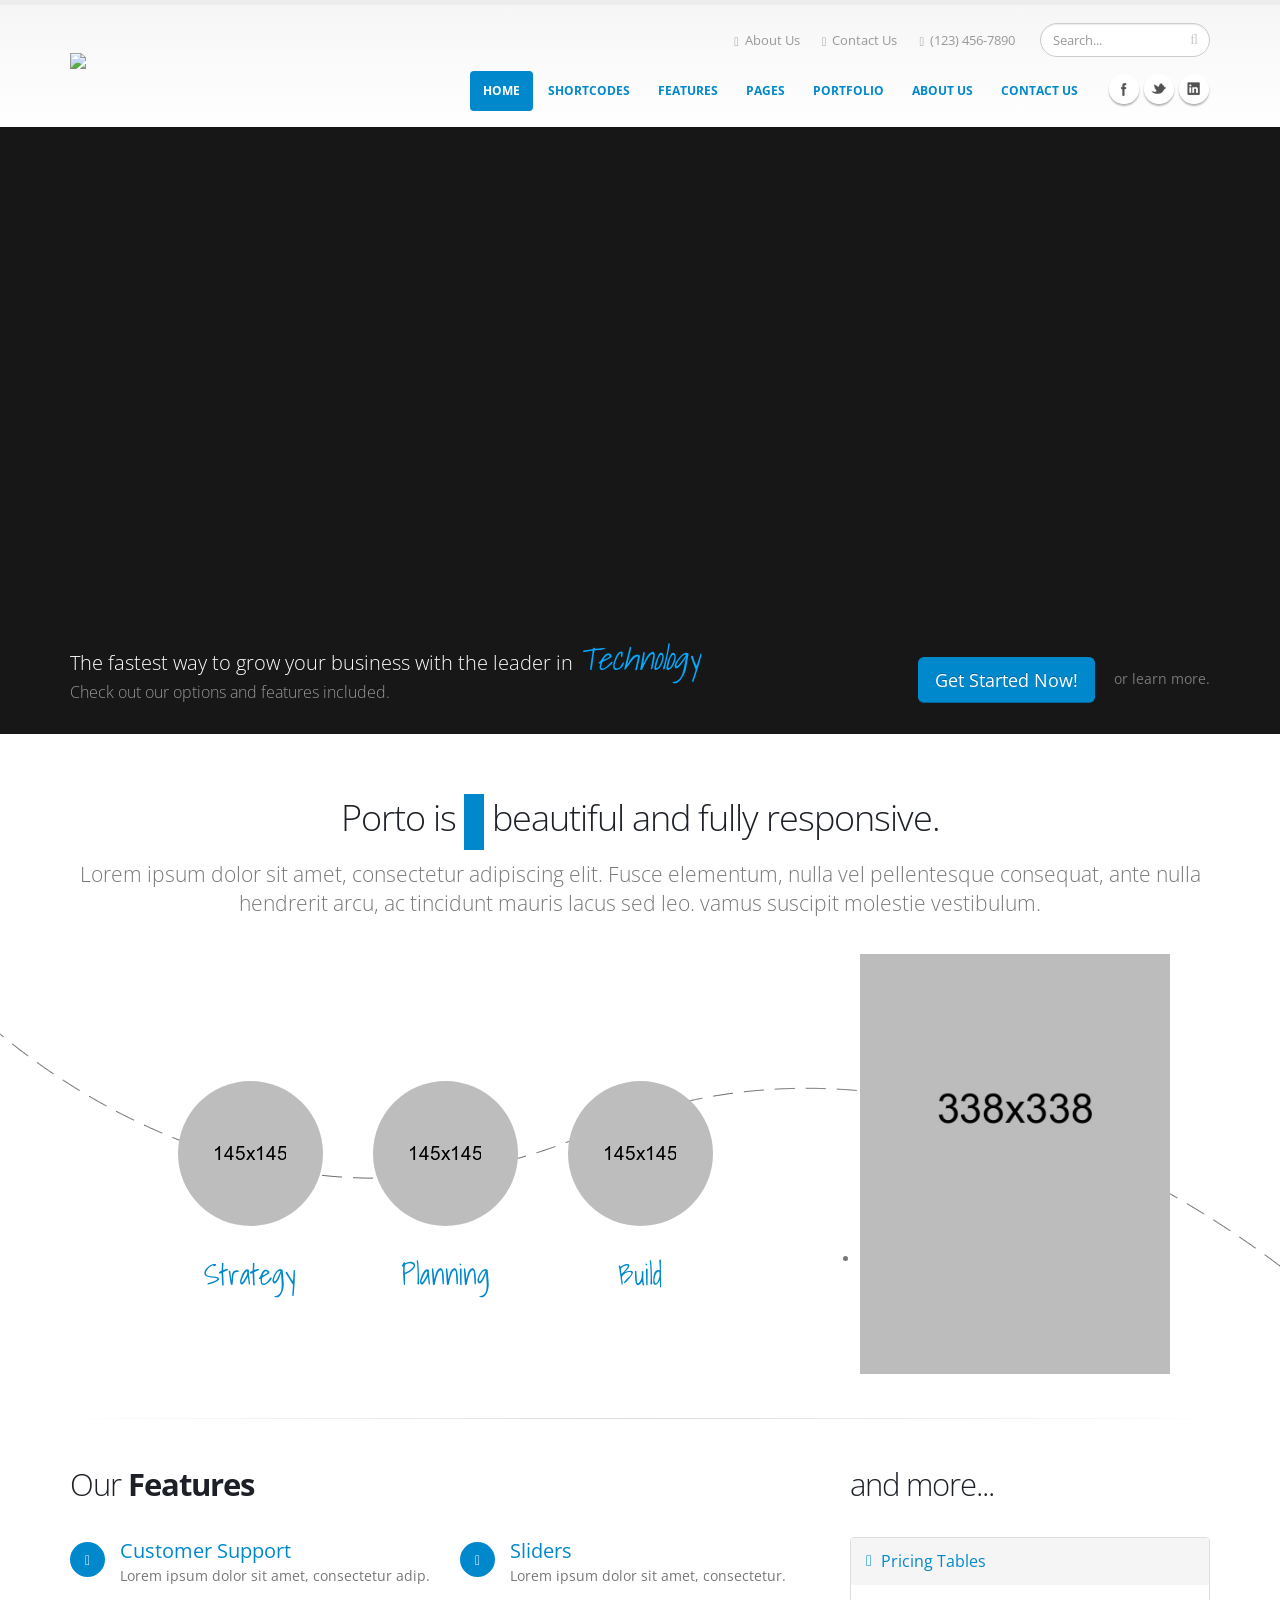
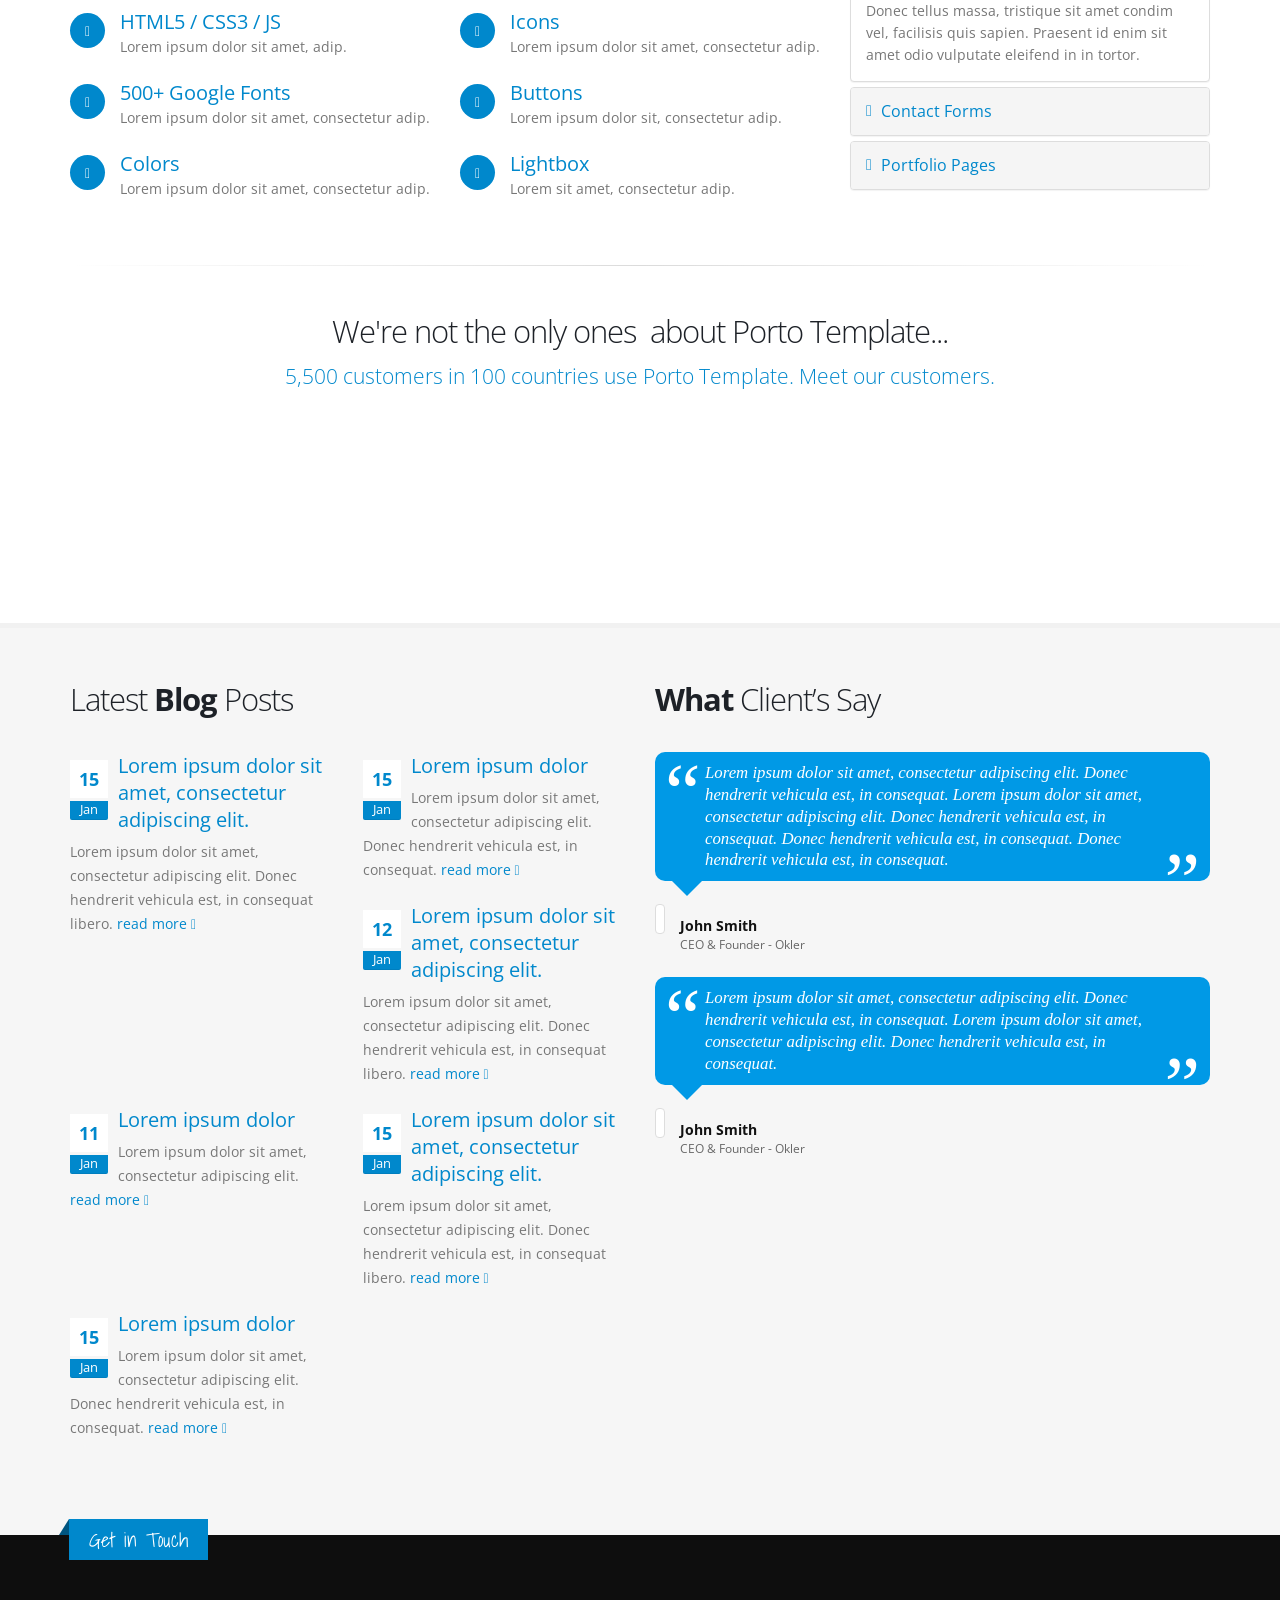
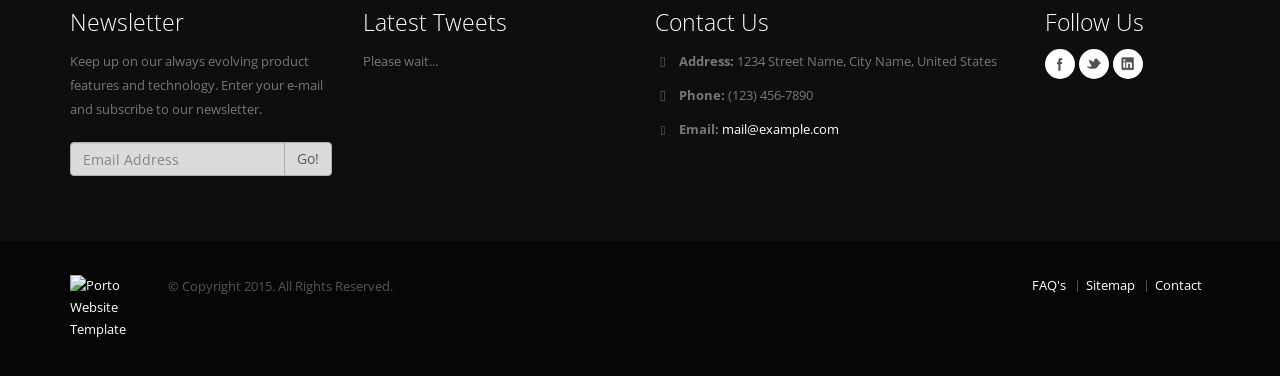
==== HTML/index.html @ 5ddf157f "first commit" ====
<!DOCTYPE html>
<html>
	<head>

		<!-- Basic -->
		<meta charset="utf-8">
        <meta http-equiv="X-UA-Compatible" content="IE=edge">	

		<title>Porto - Responsive HTML5 Template 3.9.0</title>	

		<meta name="keywords" content="HTML5 Template" />
		<meta name="description" content="Porto - Responsive HTML5 Template">
		<meta name="author" content="okler.net">

		<!-- Favicon -->
		<link rel="shortcut icon" href="img/favicon.ico" type="image/x-icon" />
		<link rel="apple-touch-icon" href="img/apple-touch-icon.png">

		<!-- Mobile Metas -->
		<meta name="viewport" content="width=device-width, initial-scale=1.0">

		<!-- Web Fonts  -->
		<link href="http://fonts.googleapis.com/css?family=Open+Sans:300,400,600,700,800%7CShadows+Into+Light" rel="stylesheet" type="text/css">

		<!-- Vendor CSS -->
		<link rel="stylesheet" href="vendor/bootstrap/bootstrap.css">
		<link rel="stylesheet" href="vendor/fontawesome/css/font-awesome.css">
		<link rel="stylesheet" href="vendor/owlcarousel/owl.carousel.min.css" media="screen">
		<link rel="stylesheet" href="vendor/owlcarousel/owl.theme.default.min.css" media="screen">
		<link rel="stylesheet" href="vendor/magnific-popup/magnific-popup.css" media="screen">

		<!-- Theme CSS -->
		<link rel="stylesheet" href="css/theme.css">
		<link rel="stylesheet" href="css/theme-elements.css">
		<link rel="stylesheet" href="css/theme-blog.css">
		<link rel="stylesheet" href="css/theme-shop.css">
		<link rel="stylesheet" href="css/theme-animate.css">

		<!-- Current Page CSS -->
		<link rel="stylesheet" href="vendor/rs-plugin/css/settings.css" media="screen">
		<link rel="stylesheet" href="vendor/circle-flip-slideshow/css/component.css" media="screen">

		<!-- Skin CSS -->
		<link rel="stylesheet" href="css/skins/default.css">

		<!-- Theme Custom CSS -->
		<link rel="stylesheet" href="css/custom.css">

		<!-- Head Libs -->
		<script src="vendor/modernizr/modernizr.js"></script>

		<!--[if IE]>
			<link rel="stylesheet" href="css/ie.css">
		<![endif]-->

		<!--[if lte IE 8]>
			<script src="vendor/respond/respond.js"></script>
			<script src="vendor/excanvas/excanvas.js"></script>
		<![endif]-->

	</head>
	<body>
		<div class="body">
			<header id="header">
				<div class="container">
					<div class="logo">
						<a href="index.html">
							<img alt="Porto" width="111" height="54" data-sticky-width="82" data-sticky-height="40" src="img/logo.png">
						</a>
					</div>
					<div class="search">
						<form id="searchForm" action="page-search-results.html" method="get">
							<div class="input-group">
								<input type="text" class="form-control search" name="q" id="q" placeholder="Search..." required>
								<span class="input-group-btn">
									<button class="btn btn-default" type="submit"><i class="fa fa-search"></i></button>
								</span>
							</div>
						</form>
					</div>
					<nav class="nav-top">
						<ul class="nav nav-pills nav-top">
							<li>
								<a href="about-us.html"><i class="fa fa-angle-right"></i>About Us</a>
							</li>
							<li>
								<a href="contact-us.html"><i class="fa fa-angle-right"></i>Contact Us</a>
							</li>
							<li class="phone">
								<span><i class="fa fa-phone"></i>(123) 456-7890</span>
							</li>
						</ul>
					</nav>
					<button class="btn btn-responsive-nav btn-inverse" data-toggle="collapse" data-target=".nav-main-collapse">
						<i class="fa fa-bars"></i>
					</button>
				</div>
				<div class="navbar-collapse nav-main-collapse collapse">
					<div class="container">
						<ul class="social-icons">
							<li class="facebook"><a href="http://www.facebook.com/" target="_blank" title="Facebook">Facebook</a></li>
							<li class="twitter"><a href="http://www.twitter.com/" target="_blank" title="Twitter">Twitter</a></li>
							<li class="linkedin"><a href="http://www.linkedin.com/" target="_blank" title="Linkedin">Linkedin</a></li>
						</ul>
						<nav class="nav-main mega-menu">
							<ul class="nav nav-pills nav-main" id="mainMenu">
								<li class="dropdown active">
									<a class="dropdown-toggle" href="index.html">
										Home
									</a>
									<ul class="dropdown-menu">
										<li class="dropdown-submenu">
											<a href="#">Classic</a>
											<ul class="dropdown-menu">
												<li><a href="index.html">Classic - Default</a></li>
												<li><a href="index-2.html">Classic - Color</a></li>
												<li><a href="index-3.html">Classic - Light</a></li>
												<li><a href="index-4.html">Classic - Video</a></li>
												<li><a href="index-5.html">Classic - Video - Light</a></li>
											</ul>
										</li>
										<li class="dropdown-submenu">
											<a href="index-1.html">Corporate <span class="tip tip-dark">hot</span></a>
											<ul class="dropdown-menu">
												<li><a href="index-1.html">Corporate - Default</a></li>
												<li><a href="index-6.html">Corporate - Office</a></li>
												<li><a href="index-7.html">Corporate - Variation 1 <span class="tip">new</span></a></li>
											</ul>
										</li>
										<li class="dropdown-submenu">
											<a href="#">One Page</a>
											<ul class="dropdown-menu">
												<li><a href="index-one-page.html">One Page - Default</a></li>
											</ul>
										</li>
										<li class="dropdown-submenu">
											<a href="#">Sliders</a>
											<ul class="dropdown-menu">
												<li><a href="index.html">Revolution Slider</a></li>
												<li><a href="index-slider-2.html">Nivo Slider</a></li>
											</ul>
										</li>
									</ul>
								</li>
								<li class="dropdown mega-menu-item mega-menu-fullwidth">
									<a class="dropdown-toggle" href="#">
										Shortcodes
									</a>
									<ul class="dropdown-menu">
										<li>
											<div class="mega-menu-content">
												<div class="row">
													<div class="col-md-3">
														<span class="mega-menu-sub-title">Shortcodes 1</span>
														<ul class="sub-menu">
															<li>
																<ul class="sub-menu">
																	<li><a href="shortcodes-accordions.html">Accordions</a></li>
																	<li><a href="shortcodes-toggles.html">Toggles</a></li>
																	<li><a href="shortcodes-tabs.html">Tabs</a></li>
																	<li><a href="shortcodes-icons.html">Icons</a></li>
																	<li><a href="shortcodes-icon-boxes.html">Icon Boxes</a></li>
																	<li><a href="shortcodes-carousels.html">Carousels</a></li>
																	<li><a href="shortcodes-modals.html">Modals</a></li>
																	<li><a href="shortcodes-lightboxes.html">Lightboxes</a></li>
																</ul>
															</li>
														</ul>
													</div>
													<div class="col-md-3">
														<span class="mega-menu-sub-title">Shortcodes 2</span>
														<ul class="sub-menu">
															<li>
																<ul class="sub-menu">
																	<li><a href="shortcodes-buttons.html">Buttons</a></li>
																	<li><a href="shortcodes-labels.html">Labels</a></li>
																	<li><a href="shortcodes-lists.html">Lists</a></li>
																	<li><a href="shortcodes-image-gallery.html">Image Gallery</a></li>
																	<li><a href="shortcodes-image-frames.html">Image Frames</a></li>
																	<li><a href="shortcodes-testimonials.html">Testimonials</a></li>
																	<li><a href="shortcodes-blockquotes.html">Blockquotes</a></li>
																	<li><a href="shortcodes-word-rotator.html">Word Rotator</a></li>
																</ul>
															</li>
														</ul>
													</div>
													<div class="col-md-3">
														<span class="mega-menu-sub-title">Shortcodes 3</span>
														<ul class="sub-menu">
															<li>
																<ul class="sub-menu">
																	<li><a href="shortcodes-call-to-action.html">Call to Action</a></li>
																	<li><a href="shortcodes-pricing-tables.html">Pricing Tables</a></li>
																	<li><a href="shortcodes-tables.html">Tables</a></li>
																	<li><a href="shortcodes-progressbars.html">Progress Bars</a></li>
																	<li><a href="shortcodes-counters.html">Counters</a></li>
																	<li><a href="shortcodes-sections-parallax.html">Sections &amp; Parallax</a></li>
																	<li><a href="shortcodes-tooltips-popovers.html">Tooltips &amp; Popovers</a></li>
																	<li><a href="shortcodes-sticky-elements.html">Sticky Elements</a></li>
																</ul>
															</li>
														</ul>
													</div>
													<div class="col-md-3">
														<span class="mega-menu-sub-title">Shortcodes 4</span>
														<ul class="sub-menu">
															<li>
																<ul class="sub-menu">
																	<li><a href="shortcodes-headings.html">Headings</a></li>
																	<li><a href="shortcodes-dividers.html">Dividers</a></li>
																	<li><a href="shortcodes-animations.html">Animations</a></li>
																	<li><a href="shortcodes-medias.html">Medias</a></li>
																	<li><a href="shortcodes-maps.html">Maps</a></li>
																	<li><a href="shortcodes-arrows.html">Arrows</a></li>
																	<li><a href="shortcodes-alerts.html">Alerts</a></li>
																	<li><a href="shortcodes-posts.html">Posts</a></li>
																</ul>
															</li>
														</ul>
													</div>
												</div>
											</div>
										</li>
									</ul>
								</li>
								<li class="dropdown">
									<a class="dropdown-toggle" href="#">
										Features
									</a>
								
									<ul class="dropdown-menu">
										<li class="dropdown-submenu">
											<a href="headers-overview.html">Headers</a>
											<ul class="dropdown-menu">
												<li><a href="headers-overview.html">Overview</a></li>
												<li><a href="index.html">Default</a></li>
												<li class="dropdown-submenu">
													<a href="#">Flat</a>
													<ul class="dropdown-menu">
														<li><a href="index-header-2.html">Flat</a></li>
														<li><a href="index-header-3.html">Flat + Top Bar</a></li>
														<li><a href="index-header-4.html">Flat + Colored Top Bar</a></li>
														<li><a href="index-header-5.html">Flat + Top Bar with Search</a></li>
													</ul>
												</li>
												<li><a href="index-header-6.html">Center</a></li>
												<li><a href="index-header-7.html">Below Slider</a></li>
												<li><a href="index-header-8.html">Full Video</a></li>
												<li><a href="index-header-9.html">Narrow</a></li>
												<li><a href="index-header-10.html">Always Sticky</a></li>
												<li class="dropdown-submenu">
													<a href="#">Transparent</a>
													<ul class="dropdown-menu">
														<li><a href="index-header-11.html">Transparent</a></li>
														<li><a href="index-header-12.html">Semi Transparent</a></li>
														<li><a href="index-header-13.html">Semi Transparent - Light</a></li>
													</ul>
												</li>
												<li><a href="index-header-14.html">Full-Width</a></li>
												<li class="dropdown-submenu">
													<a href="#">Nav Bar</a>
													<ul class="dropdown-menu">
														<li><a href="index-header-15.html">Nav Bar</a></li>
														<li><a href="index-header-16.html">Nav Bar + Extra Info</a></li>
													</ul>
												</li>
												<li><a href="index-header-signin.html">Sign In / Sign Up</a></li>
												<li><a href="index-header-logged.html">Logged</a></li>
											</ul>
										</li>
										<li class="dropdown-submenu">
											<a href="#">Navigations</a>
											<ul class="dropdown-menu">
												<li><a href="index.html">Default</a></li>
												<li><a href="index-navigation-colors.html">Colors</a></li>
											</ul>
										</li>
										<li class="dropdown-submenu">
											<a href="#">Footers</a>
											<ul class="dropdown-menu">
												<li><a href="index.html#footer">Default</a></li>
												<li><a href="index-footer-3.html#footer">Advanced</a></li>
												<li><a href="index-footer-4.html#footer">Simple</a></li>
												<li><a href="index-footer-5.html#footer">Light</a></li>
												<li><a href="index-footer-6.html#footer">Light Narrow</a></li>
												<li class="dropdown-submenu">
													<a href="#">Colors</a>
													<ul class="dropdown-menu">
														<li><a href="index-footer-color-primary.html#footer">Primary Color</a></li>
														<li><a href="index-footer-color-secondary.html#footer">Secondary Color</a></li>
														<li><a href="index-footer-color-tertiary.html#footer">Tertiary Color</a></li>
														<li><a href="index-footer-color-quaternary.html#footer">Quaternary Color</a></li>
													</ul>
												</li>
												<li><a href="index-footer-2.html#footer">Latest Work</a></li>
												<li><a href="index-footer-8.html#footer">Contact Form</a></li>
											</ul>
										</li>
										<li class="dropdown-submenu">
											<a href="#">Page Headers</a>
											<ul class="dropdown-menu">
												<li><a href="index-page-header-default.html">Default</a></li>
												<li class="dropdown-submenu">
													<a href="#">Colors</a>
													<ul class="dropdown-menu">
														<li><a href="index-page-header-color-primary.html">Primary Color</a></li>
														<li><a href="index-page-header-color-secondary.html">Secondary Color</a></li>
														<li><a href="index-page-header-color-tertiary.html">Tertiary Color</a></li>
														<li><a href="index-page-header-color-quaternary.html">Quaternary Color</a></li>
													</ul>
												</li>
												<li><a href="index-page-header-light.html">Light</a></li>
												<li><a href="index-page-header-light-reverse.html">Light - Reverse</a></li>
												<li><a href="index-page-header-custom-background.html">Custom Background</a></li>
												<li><a href="index-page-header-parallax.html">Parallax</a></li>
												<li><a href="index-page-header-center.html">Center</a></li>
											</ul>
										</li>
										<li class="dropdown-submenu">
											<a href="#">Admin Extension <span class="tip tip-dark">hot</span> <em class="not-included">(Not Included)</em></a>
											<ul class="dropdown-menu">
												<li><a href="feature-admin-forms-basic.html">Forms Basic</a></li>
												<li><a href="feature-admin-forms-advanced.html">Forms Advanced</a></li>
												<li><a href="feature-admin-forms-wizard.html">Forms Wizard</a></li>
												<li><a href="feature-admin-forms-code-editor.html">Code Editor</a></li>
												<li><a href="feature-admin-tables-advanced.html">Tables Advanced</a></li>
												<li><a href="feature-admin-tables-responsive.html">Tables Responsive</a></li>
												<li><a href="feature-admin-tables-editable.html">Tables Editable</a></li>
												<li><a href="feature-admin-tables-ajax.html">Tables Ajax</a></li>
												<li><a href="feature-admin-charts.html">Charts</a></li>
											</ul>
										</li>
										<li class="dropdown-submenu">
											<a href="#">Layout Options</a>
											<ul class="dropdown-menu">
												<li><a href="feature-layout-boxed.html">Boxed</a></li>
												<li><a href="feature-layout-dark.html">Dark</a></li>
												<li><a href="feature-layout-rtl.html">RTL</a></li>
											</ul>
										</li>
										<li class="dropdown-submenu">
											<a href="#">Extra</a>
											<ul class="dropdown-menu">
												<li><a href="feature-typography.html">Typography</a></li>
												<li><a href="feature-grid-system.html">Grid System</a></li>
												<li><a href="feature-page-loading.html">Page Loading</a></li>
											</ul>
										</li>
									</ul>
								</li>
								<li class="dropdown">
									<a class="dropdown-toggle" href="#">
										Pages
									</a>
									<ul class="dropdown-menu">
										<li class="dropdown-submenu">
											<a href="#">Shop</a>
											<ul class="dropdown-menu">
												<li><a href="shop-full-width.html">Shop - Full Width</a></li>
												<li><a href="shop-sidebar.html">Shop - Sidebar</a></li>
												<li><a href="shop-product-full-width.html">Shop - Product Full Width</a></li>
												<li><a href="shop-product-sidebar.html">Shop - Product Sidebar</a></li>
												<li><a href="shop-cart.html">Shop - Cart</a></li>
												<li><a href="shop-login.html">Shop - Login</a></li>
												<li><a href="shop-checkout.html">Shop - Checkout</a></li>
											</ul>
										</li>
										<li class="dropdown-submenu">
											<a href="#">Blog</a>
											<ul class="dropdown-menu">
												<li><a href="blog-full-width.html">Blog Full Width</a></li>
												<li><a href="blog-large-image.html">Blog Large Image</a></li>
												<li><a href="blog-medium-image.html">Blog Medium Image</a></li>
												<li><a href="blog-timeline.html">Blog Timeline</a></li>
												<li><a href="blog-post.html">Single Post</a></li>
											</ul>
										</li>
										<li class="dropdown-submenu">
											<a href="#">Layouts</a>
											<ul class="dropdown-menu">
												<li><a href="page-full-width.html">Full width</a></li>
												<li><a href="page-left-sidebar.html">Left Sidebar</a></li>
												<li><a href="page-right-sidebar.html">Right Sidebar</a></li>
												<li><a href="page-left-and-right-sidebars.html">Left and Right Sidebars</a></li>
												<li><a href="page-sticky-sidebar.html">Sticky Sidebar</a></li>
											</ul>
										</li>
										<li class="dropdown-submenu">
											<a href="#">Extra</a>
											<ul class="dropdown-menu">
												<li><a href="page-404.html">404 Error</a></li>
												<li><a href="page-coming-soon.html">Coming Soon</a></li>
												<li><a href="page-maintenance-mode.html">Maintenance Mode</a></li>
												<li><a href="sitemap.html">Sitemap</a></li>
											</ul>
										</li>
										<li><a href="page-custom-header.html">Custom Header</a></li>
										<li><a href="page-team.html">Team</a></li>
										<li><a href="page-services.html">Services</a></li>
										<li><a href="page-careers.html">Careers</a></li>
										<li><a href="page-our-office.html">Our Office</a></li>
										<li><a href="page-faq.html">FAQ</a></li>
										<li><a href="page-login.html">Login / Register</a></li>
									</ul>
								</li>
								<li class="dropdown">
									<a class="dropdown-toggle" href="#">
										Portfolio
									</a>
									<ul class="dropdown-menu">
										<li><a href="portfolio-4-columns.html">4 Columns</a></li>
										<li><a href="portfolio-3-columns.html">3 Columns</a></li>
										<li><a href="portfolio-2-columns.html">2 Columns</a></li>
										<li><a href="portfolio-lightbox.html">Portfolio Lightbox</a></li>
										<li><a href="portfolio-timeline.html">Portfolio Timeline</a></li>
										<li><a href="portfolio-full-width.html">Portfolio Full Width</a></li>
										<li><a href="portfolio-single-project.html">Single Project</a></li>
									</ul>
								</li>
								<li class="dropdown">
									<a class="dropdown-toggle" href="#">
										About Us
									</a>
									<ul class="dropdown-menu">
										<li><a href="about-us.html">About Us</a></li>
										<li><a href="about-us-basic.html">About Us - Basic</a></li>
										<li><a href="about-me.html">About Me</a></li>
									</ul>
								</li>
								<li class="dropdown">
									<a class="dropdown-toggle" href="#">
										Contact Us
									</a>
									<ul class="dropdown-menu">
										<li><a href="contact-us.html">Contact Us - Basic</a></li>
										<li><a href="contact-us-advanced.php">Contact Us - Advanced</a></li>
									</ul>
								</li>
							</ul>
						</nav>
					</div>
				</div>
			</header>

			<div role="main" class="main">
				<div class="slider-container">
					<div class="slider" id="revolutionSlider" data-plugin-revolution-slider data-plugin-options='{"startheight": 500}'>
						<ul>
							<li data-transition="fade" data-slotamount="13" data-masterspeed="300" >
				
								<img src="img/slides/slide-bg.jpg" data-bgfit="cover" data-bgposition="left top" data-bgrepeat="no-repeat" alt="">
				
								<div class="tp-caption sft stb visible-lg"
									 data-x="177"
									 data-y="180"
									 data-speed="300"
									 data-start="1000"
									 data-easing="easeOutExpo"><img src="img/slides/slide-title-border.png" alt=""></div>
				
								<div class="tp-caption top-label lfl stl"
									 data-x="227"
									 data-y="180"
									 data-speed="300"
									 data-start="500"
									 data-easing="easeOutExpo">DO YOU NEED A NEW</div>
				
								<div class="tp-caption sft stb visible-lg"
									 data-x="477"
									 data-y="180"
									 data-speed="300"
									 data-start="1000"
									 data-easing="easeOutExpo"><img src="img/slides/slide-title-border.png" alt=""></div>
				
								<div class="tp-caption main-label sft stb"
									 data-x="135"
									 data-y="210"
									 data-speed="300"
									 data-start="1500"
									 data-easing="easeOutExpo">WEB DESIGN?</div>
				
								<div class="tp-caption bottom-label sft stb"
									 data-x="185"
									 data-y="280"
									 data-speed="500"
									 data-start="2000"
									 data-easing="easeOutExpo">Check out our options and features.</div>
				
								<div class="tp-caption randomrotate"
									 data-x="905"
									 data-y="248"
									 data-speed="500"
									 data-start="2500"
									 data-easing="easeOutBack"><img src="img/slides/slide-concept-2-1.png" alt=""></div>
				
								<div class="tp-caption sfb"
									 data-x="955"
									 data-y="200"
									 data-speed="400"
									 data-start="3000"
									 data-easing="easeOutBack"><img src="img/slides/slide-concept-2-2.png" alt=""></div>
				
								<div class="tp-caption sfb"
									 data-x="925"
									 data-y="170"
									 data-speed="700"
									 data-start="3150"
									 data-easing="easeOutBack"><img src="img/slides/slide-concept-2-3.png" alt=""></div>
				
								<div class="tp-caption sfb"
									 data-x="875"
									 data-y="130"
									 data-speed="1000"
									 data-start="3250"
									 data-easing="easeOutBack"><img src="img/slides/slide-concept-2-4.png" alt=""></div>
				
								<div class="tp-caption sfb"
									 data-x="605"
									 data-y="80"
									 data-speed="600"
									 data-start="3450"
									 data-easing="easeOutExpo"><img src="img/slides/slide-concept-2-5.png" alt=""></div>
				
								<div class="tp-caption blackboard-text lfb "
									 data-x="635"
									 data-y="300"
									 data-speed="500"
									 data-start="3450"
									 data-easing="easeOutExpo" style="font-size: 37px;">Think</div>
				
								<div class="tp-caption blackboard-text lfb "
									 data-x="660"
									 data-y="350"
									 data-speed="500"
									 data-start="3650"
									 data-easing="easeOutExpo" style="font-size: 47px;">Outside</div>
				
								<div class="tp-caption blackboard-text lfb "
									 data-x="685"
									 data-y="400"
									 data-speed="500"
									 data-start="3850"
									 data-easing="easeOutExpo" style="font-size: 32px;">The box :)</div>
							</li>
							<li data-transition="fade" data-slotamount="5" data-masterspeed="1000" >
				
								<img src="img/slides/slide-bg.jpg" data-bgfit="cover" data-bgposition="left top" data-bgrepeat="no-repeat" alt="">
				
									<div class="tp-caption sft stb"
										 data-x="155"
										 data-y="100"
										 data-speed="600"
										 data-start="100"
										 data-easing="easeOutExpo"><img src="img/slides/slide-concept.png" alt=""></div>
				
									<div class="tp-caption blackboard-text sft stb"
										 data-x="285"
										 data-y="180"
										 data-speed="900"
										 data-start="1000"
										 data-easing="easeOutExpo" style="font-size: 30px;">easy to</div>
				
									<div class="tp-caption blackboard-text sft stb"
										 data-x="285"
										 data-y="220"
										 data-speed="900"
										 data-start="1200"
										 data-easing="easeOutExpo" style="font-size: 40px;">customize!</div>
				
									<div class="tp-caption main-label sft stb"
										 data-x="685"
										 data-y="190"
										 data-speed="300"
										 data-start="900"
										 data-easing="easeOutExpo">DESIGN IT!</div>
				
									<div class="tp-caption bottom-label sft stb"
										 data-x="685"
										 data-y="250"
										 data-speed="500"
										 data-start="2000"
										 data-easing="easeOutExpo">Create slides with brushes and fonts.</div>
				
							</li>
						</ul>
					</div>
				</div>
				<div class="home-intro" id="home-intro">
					<div class="container">
				
						<div class="row">
							<div class="col-md-8">
								<p>
									The fastest way to grow your business with the leader in <em>Technology</em>
									<span>Check out our options and features included.</span>
								</p>
							</div>
							<div class="col-md-4">
								<div class="get-started">
									<a href="#" class="btn btn-lg btn-primary">Get Started Now!</a>
									<div class="learn-more">or <a href="index.html">learn more.</a></div>
								</div>
							</div>
						</div>
				
					</div>
				</div>
				
				<div class="container">
				
					<div class="row center">
						<div class="col-md-12">
							<h1 class="mb-sm word-rotator-title">
								Porto is
								<strong class="inverted">
									<span class="word-rotate" data-plugin-options='{"delay": 2000, "animDelay": 300}'>
										<span class="word-rotate-items">
											<span>incredibly</span>
											<span>especially</span>
											<span>extremely</span>
										</span>
									</span>
								</strong>
								beautiful and fully responsive.
							</h1>
							<p class="lead">
								Lorem ipsum dolor sit amet, consectetur adipiscing elit. Fusce elementum, nulla vel pellentesque consequat, ante nulla hendrerit arcu, ac tincidunt mauris lacus sed leo. vamus suscipit molestie vestibulum.
							</p>
						</div>
					</div>
				
				</div>
				
				<div class="home-concept">
					<div class="container">
				
						<div class="row center">
							<span class="sun"></span>
							<span class="cloud"></span>
							<div class="col-md-2 col-md-offset-1">
								<div class="process-image" data-appear-animation="bounceIn">
									<img src="img/home-concept-item-1.png" alt="" />
									<strong>Strategy</strong>
								</div>
							</div>
							<div class="col-md-2">
								<div class="process-image" data-appear-animation="bounceIn" data-appear-animation-delay="200">
									<img src="img/home-concept-item-2.png" alt="" />
									<strong>Planning</strong>
								</div>
							</div>
							<div class="col-md-2">
								<div class="process-image" data-appear-animation="bounceIn" data-appear-animation-delay="400">
									<img src="img/home-concept-item-3.png" alt="" />
									<strong>Build</strong>
								</div>
							</div>
							<div class="col-md-4 col-md-offset-1">
								<div class="project-image">
									<div id="fcSlideshow" class="fc-slideshow">
										<ul class="fc-slides">
											<li><a href="portfolio-single-project.html"><img class="img-responsive" src="img/projects/project-home-1.jpg" alt="" /></a></li>
											<li><a href="portfolio-single-project.html"><img class="img-responsive" src="img/projects/project-home-2.jpg" alt="" /></a></li>
											<li><a href="portfolio-single-project.html"><img class="img-responsive" src="img/projects/project-home-3.jpg" alt="" /></a></li>
										</ul>
									</div>
									<strong class="our-work">Our Work</strong>
								</div>
							</div>
						</div>
				
					</div>
				</div>
				
				<div class="container">
				
					<div class="row">
						<hr class="tall">
					</div>
				
				</div>
				
				<div class="container">
				
					<div class="row">
						<div class="col-md-8">
							<h2>Our <strong>Features</strong></h2>
							<div class="row">
								<div class="col-sm-6">
									<div class="feature-box">
										<div class="feature-box-icon">
											<i class="fa fa-group"></i>
										</div>
										<div class="feature-box-info">
											<h4 class="heading-primary mb-none">Customer Support</h4>
											<p class="tall">Lorem ipsum dolor sit amet, consectetur adip.</p>
										</div>
									</div>
									<div class="feature-box">
										<div class="feature-box-icon">
											<i class="fa fa-file"></i>
										</div>
										<div class="feature-box-info">
											<h4 class="heading-primary mb-none">HTML5 / CSS3 / JS</h4>
											<p class="tall">Lorem ipsum dolor sit amet, adip.</p>
										</div>
									</div>
									<div class="feature-box">
										<div class="feature-box-icon">
											<i class="fa fa-google-plus"></i>
										</div>
										<div class="feature-box-info">
											<h4 class="heading-primary mb-none">500+ Google Fonts</h4>
											<p class="tall">Lorem ipsum dolor sit amet, consectetur adip.</p>
										</div>
									</div>
									<div class="feature-box">
										<div class="feature-box-icon">
											<i class="fa fa-adjust"></i>
										</div>
										<div class="feature-box-info">
											<h4 class="heading-primary mb-none">Colors</h4>
											<p class="tall">Lorem ipsum dolor sit amet, consectetur adip.</p>
										</div>
									</div>
								</div>
								<div class="col-sm-6">
									<div class="feature-box">
										<div class="feature-box-icon">
											<i class="fa fa-film"></i>
										</div>
										<div class="feature-box-info">
											<h4 class="heading-primary mb-none">Sliders</h4>
											<p class="tall">Lorem ipsum dolor sit amet, consectetur.</p>
										</div>
									</div>
									<div class="feature-box">
										<div class="feature-box-icon">
											<i class="fa fa-user"></i>
										</div>
										<div class="feature-box-info">
											<h4 class="heading-primary mb-none">Icons</h4>
											<p class="tall">Lorem ipsum dolor sit amet, consectetur adip.</p>
										</div>
									</div>
									<div class="feature-box">
										<div class="feature-box-icon">
											<i class="fa fa-bars"></i>
										</div>
										<div class="feature-box-info">
											<h4 class="heading-primary mb-none">Buttons</h4>
											<p class="tall">Lorem ipsum dolor sit, consectetur adip.</p>
										</div>
									</div>
									<div class="feature-box">
										<div class="feature-box-icon">
											<i class="fa fa-desktop"></i>
										</div>
										<div class="feature-box-info">
											<h4 class="heading-primary mb-none">Lightbox</h4>
											<p class="tall">Lorem sit amet, consectetur adip.</p>
										</div>
									</div>
								</div>
							</div>
						</div>
						<div class="col-md-4">
							<h2>and more...</h2>
				
							<div class="panel-group" id="accordion">
								<div class="panel panel-default">
									<div class="panel-heading">
										<h4 class="panel-title">
											<a class="accordion-toggle" data-toggle="collapse" data-parent="#accordion" href="#collapseOne">
												<i class="fa fa-usd"></i>
												Pricing Tables
											</a>
										</h4>
									</div>
									<div id="collapseOne" class="accordion-body collapse in">
										<div class="panel-body">
											Donec tellus massa, tristique sit amet condim vel, facilisis quis sapien. Praesent id enim sit amet odio vulputate eleifend in in tortor.
										</div>
									</div>
								</div>
								<div class="panel panel-default">
									<div class="panel-heading">
										<h4 class="panel-title">
											<a class="accordion-toggle" data-toggle="collapse" data-parent="#accordion" href="#collapseTwo">
												<i class="fa fa-comment"></i>
												Contact Forms
											</a>
										</h4>
									</div>
									<div id="collapseTwo" class="accordion-body collapse">
										<div class="panel-body">
											Donec tellus massa, tristique sit amet condimentum vel, facilisis quis sapien.
										</div>
									</div>
								</div>
								<div class="panel panel-default">
									<div class="panel-heading">
										<h4 class="panel-title">
											<a class="accordion-toggle" data-toggle="collapse" data-parent="#accordion" href="#collapseThree">
												<i class="fa fa-laptop"></i>
												Portfolio Pages
											</a>
										</h4>
									</div>
									<div id="collapseThree" class="accordion-body collapse">
										<div class="panel-body">
											Donec tellus massa, tristique sit amet condimentum vel, facilisis quis sapien.
										</div>
									</div>
								</div>
							</div>
						</div>
					</div>
				
					<hr class="tall">
				
					<div class="row center">
						<div class="col-md-12">
							<h2 class="mb-sm word-rotator-title">
								We're not the only ones
								<strong>
									<span class="word-rotate" data-plugin-options='{"delay": 3500, "animDelay": 400}'>
										<span class="word-rotate-items">
											<span>excited</span>
											<span>happy</span>
										</span>
									</span>
								</strong>
								about Porto Template...
							</h2>
							<h4 class="heading-primary lead tall">5,500 customers in 100 countries use Porto Template. Meet our customers.</h4>
						</div>
					</div>
				
					<div class="row center">
						<div class="owl-carousel" data-plugin-options='{"items": 6, "autoplay": true, "autoplayTimeout": 3000}'>
							<div>
								<img class="img-responsive" src="img/logos/logo-1.png" alt="">
							</div>
							<div>
								<img class="img-responsive" src="img/logos/logo-2.png" alt="">
							</div>
							<div>
								<img class="img-responsive" src="img/logos/logo-3.png" alt="">
							</div>
							<div>
								<img class="img-responsive" src="img/logos/logo-4.png" alt="">
							</div>
							<div>
								<img class="img-responsive" src="img/logos/logo-5.png" alt="">
							</div>
							<div>
								<img class="img-responsive" src="img/logos/logo-6.png" alt="">
							</div>
							<div>
								<img class="img-responsive" src="img/logos/logo-4.png" alt="">
							</div>
							<div>
								<img class="img-responsive" src="img/logos/logo-2.png" alt="">
							</div>
						</div>
					</div>
				
				</div>
				
				<section class="section section-custom-map">
					<section class="section section-default section-footer">
						<div class="container">
							<div class="row">
								<div class="col-md-6">
									<div class="recent-posts mb-xl">
										<h2>Latest <strong>Blog</strong> Posts</h2>
										<div class="row">
											<div class="owl-carousel mb-none" data-plugin-options='{"items": 1}'>
												<div>
													<div class="col-md-6">
														<article>
															<div class="date">
																<span class="day">15</span>
																<span class="month">Jan</span>
															</div>
															<h4 class="heading-primary"><a href="blog-post.html">Lorem ipsum dolor sit amet, consectetur adipiscing elit.</a></h4>
															<p>Lorem ipsum dolor sit amet, consectetur adipiscing elit. Donec hendrerit vehicula est, in consequat libero. <a href="/" class="read-more">read more <i class="fa fa-angle-right"></i></a></p>
														</article>
													</div>
													<div class="col-md-6">
														<article>
															<div class="date">
																<span class="day">15</span>
																<span class="month">Jan</span>
															</div>
															<h4 class="heading-primary"><a href="blog-post.html">Lorem ipsum dolor</a></h4>
															<p>Lorem ipsum dolor sit amet, consectetur adipiscing elit. Donec hendrerit vehicula est, in consequat. <a href="/" class="read-more">read more <i class="fa fa-angle-right"></i></a></p>
														</article>
													</div>
												</div>
												<div>
													<div class="col-md-6">
														<article>
															<div class="date">
																<span class="day">12</span>
																<span class="month">Jan</span>
															</div>
															<h4 class="heading-primary"><a href="blog-post.html">Lorem ipsum dolor sit amet, consectetur adipiscing elit.</a></h4>
															<p>Lorem ipsum dolor sit amet, consectetur adipiscing elit. Donec hendrerit vehicula est, in consequat libero. <a href="/" class="read-more">read more <i class="fa fa-angle-right"></i></a></p>
														</article>
													</div>
													<div class="col-md-6">
														<article>
															<div class="date">
																<span class="day">11</span>
																<span class="month">Jan</span>
															</div>
															<h4 class="heading-primary"><a href="blog-post.html">Lorem ipsum dolor</a></h4>
															<p>Lorem ipsum dolor sit amet, consectetur adipiscing elit. <a href="/" class="read-more">read more <i class="fa fa-angle-right"></i></a></p>
														</article>
													</div>
												</div>
												<div>
													<div class="col-md-6">
														<article>
															<div class="date">
																<span class="day">15</span>
																<span class="month">Jan</span>
															</div>
															<h4 class="heading-primary"><a href="blog-post.html">Lorem ipsum dolor sit amet, consectetur adipiscing elit.</a></h4>
															<p>Lorem ipsum dolor sit amet, consectetur adipiscing elit. Donec hendrerit vehicula est, in consequat libero. <a href="/" class="read-more">read more <i class="fa fa-angle-right"></i></a></p>
														</article>
													</div>
													<div class="col-md-6">
														<article>
															<div class="date">
																<span class="day">15</span>
																<span class="month">Jan</span>
															</div>
															<h4 class="heading-primary"><a href="blog-post.html">Lorem ipsum dolor</a></h4>
															<p>Lorem ipsum dolor sit amet, consectetur adipiscing elit. Donec hendrerit vehicula est, in consequat. <a href="/" class="read-more">read more <i class="fa fa-angle-right"></i></a></p>
														</article>
													</div>
												</div>
											</div>
										</div>
									</div>
								</div>
								<div class="col-md-6">
									<h2><strong>What</strong> Client’s Say</h2>
									<div class="row">
										<div class="owl-carousel mb-none" data-plugin-options='{"items": 1}'>
											<div>
												<div class="col-md-12">
													<div class="testimonial testimonial-primary">
														<blockquote>
															<p>Lorem ipsum dolor sit amet, consectetur adipiscing elit. Donec hendrerit vehicula est, in consequat. Lorem ipsum dolor sit amet, consectetur adipiscing elit. Donec hendrerit vehicula est, in consequat.  Donec hendrerit vehicula est, in consequat.  Donec hendrerit vehicula est, in consequat.</p>
														</blockquote>
														<div class="testimonial-arrow-down"></div>
														<div class="testimonial-author">
															<div class="testimonial-author-thumbnail img-thumbnail">
																<img src="img/clients/client-1.jpg" alt="">
															</div>
															<p><strong>John Smith</strong><span>CEO & Founder - Okler</span></p>
														</div>
													</div>
												</div>
											</div>
											<div>
												<div class="col-md-12">
													<div class="testimonial testimonial-primary">
														<blockquote>
															<p>Lorem ipsum dolor sit amet, consectetur adipiscing elit. Donec hendrerit vehicula est, in consequat. Lorem ipsum dolor sit amet, consectetur adipiscing elit. Donec hendrerit vehicula est, in consequat.</p>
														</blockquote>
														<div class="testimonial-arrow-down"></div>
														<div class="testimonial-author">
															<div class="testimonial-author-thumbnail img-thumbnail">
																<img src="img/clients/client-1.jpg" alt="">
															</div>
															<p><strong>John Smith</strong><span>CEO & Founder - Okler</span></p>
														</div>
													</div>
												</div>
											</div>
										</div>
									</div>
								</div>
							</div>
						</div>
					</section>
				</section>
			</div>
 
			<footer id="footer">
				<div class="container">
					<div class="row">
						<div class="footer-ribbon">
							<span>Get in Touch</span>
						</div>
						<div class="col-md-3">
							<div class="newsletter">
								<h4 class="heading-primary">Newsletter</h4>
								<p>Keep up on our always evolving product features and technology. Enter your e-mail and subscribe to our newsletter.</p>
			
								<div class="alert alert-success hidden" id="newsletterSuccess">
									<strong>Success!</strong> You've been added to our email list.
								</div>
			
								<div class="alert alert-danger hidden" id="newsletterError"></div>
			
								<form id="newsletterForm" action="php/newsletter-subscribe.php" method="POST">
									<div class="input-group">
										<input class="form-control" placeholder="Email Address" name="newsletterEmail" id="newsletterEmail" type="text">
										<span class="input-group-btn">
											<button class="btn btn-default" type="submit">Go!</button>
										</span>
									</div>
								</form>
							</div>
						</div>
						<div class="col-md-3">
							<h4 class="heading-primary">Latest Tweets</h4>
							<div id="tweet" class="twitter" data-plugin-tweets data-plugin-options='{"username": "", "count": 2}'>
								<p>Please wait...</p>
							</div>
						</div>
						<div class="col-md-4">
							<div class="contact-details">
								<h4 class="heading-primary">Contact Us</h4>
								<ul class="contact">
									<li><p><i class="fa fa-map-marker"></i> <strong>Address:</strong> 1234 Street Name, City Name, United States</p></li>
									<li><p><i class="fa fa-phone"></i> <strong>Phone:</strong> (123) 456-7890</p></li>
									<li><p><i class="fa fa-envelope"></i> <strong>Email:</strong> <a href="mailto:mail@example.com">mail@example.com</a></p></li>
								</ul>
							</div>
						</div>
						<div class="col-md-2">
							<h4 class="heading-primary">Follow Us</h4>
							<div class="social-icons">
								<ul class="social-icons">
									<li class="facebook"><a href="http://www.facebook.com/" target="_blank" data-placement="bottom" data-tooltip title="Facebook">Facebook</a></li>
									<li class="twitter"><a href="http://www.twitter.com/" target="_blank" data-placement="bottom" data-tooltip title="Twitter">Twitter</a></li>
									<li class="linkedin"><a href="http://www.linkedin.com/" target="_blank" data-placement="bottom" data-tooltip title="Linkedin">Linkedin</a></li>
								</ul>
							</div>
						</div>
					</div>
				</div>
				<div class="footer-copyright">
					<div class="container">
						<div class="row">
							<div class="col-md-1">
								<a href="index.html" class="logo">
									<img alt="Porto Website Template" class="img-responsive" src="img/logo-footer.png">
								</a>
							</div>
							<div class="col-md-7">
								<p>© Copyright 2015. All Rights Reserved.</p>
							</div>
							<div class="col-md-4">
								<nav id="sub-menu">
									<ul>
										<li><a href="page-faq.html">FAQ's</a></li>
										<li><a href="sitemap.html">Sitemap</a></li>
										<li><a href="contact-us.html">Contact</a></li>
									</ul>
								</nav>
							</div>
						</div>
					</div>
				</div>
			</footer>
		</div>

		<!-- Vendor -->
		<!--[if lt IE 9]>
		<script src="//code.jquery.com/jquery-1.11.3.min.js"></script>
		<![endif]-->
		<!--[if gte IE 9]><!-->
		<script src="vendor/jquery/jquery.js"></script>
		<!--<![endif]-->
		<script src="vendor/jquery.appear/jquery.appear.js"></script>
		<script src="vendor/jquery.easing/jquery.easing.js"></script>
		<script src="vendor/jquery-cookie/jquery-cookie.js"></script>
		<script src="vendor/bootstrap/bootstrap.js"></script>
		<script src="vendor/common/common.js"></script>
		<script src="vendor/jquery.validation/jquery.validation.js"></script>
		<script src="vendor/jquery.stellar/jquery.stellar.js"></script>
		<script src="vendor/jquery.easy-pie-chart/jquery.easy-pie-chart.js"></script>
		<script src="vendor/jquery.gmap/jquery.gmap.js"></script>
		<script src="vendor/isotope/jquery.isotope.js"></script>
		<script src="vendor/owlcarousel/owl.carousel.js"></script>
		<script src="vendor/jflickrfeed/jflickrfeed.js"></script>
		<script src="vendor/magnific-popup/jquery.magnific-popup.js"></script>
		<script src="vendor/vide/vide.js"></script>
		
		<!-- Theme Base, Components and Settings -->
		<script src="js/theme.js"></script>
		
		<!-- Specific Page Vendor and Views -->
		<script src="vendor/rs-plugin/js/jquery.themepunch.tools.min.js"></script>
		<script src="vendor/rs-plugin/js/jquery.themepunch.revolution.min.js"></script>
		<script src="vendor/circle-flip-slideshow/js/jquery.flipshow.js"></script>
		<script src="js/views/view.home.js"></script>
		
		<!-- Theme Custom -->
		<script src="js/custom.js"></script>
		
		<!-- Theme Initialization Files -->
		<script src="js/theme.init.js"></script>

		<!-- Google Analytics: Change UA-XXXXX-X to be your site's ID. Go to http://www.google.com/analytics/ for more information.
		<script type="text/javascript">
		
			var _gaq = _gaq || [];
			_gaq.push(['_setAccount', 'UA-12345678-1']);
			_gaq.push(['_trackPageview']);
		
			(function() {
			var ga = document.createElement('script'); ga.type = 'text/javascript'; ga.async = true;
			ga.src = ('https:' == document.location.protocol ? 'https://ssl' : 'http://www') + '.google-analytics.com/ga.js';
			var s = document.getElementsByTagName('script')[0]; s.parentNode.insertBefore(ga, s);
			})();
		
		</script>
		 -->

	</body>
</html>
---- HTML/css/theme.css ----
/*
Name: 			theme.css
Written by: 	Okler Themes - (http://www.okler.net)
Version: 		3.9.0
*/
html {
	direction: ltr;
}

body {
	background-color: white;
	color: #777777;
	font-family: "Open Sans", Arial, sans-serif;
	font-size: 14px;
	line-height: 22px;
	margin: 0;
}

body a {
	outline: none !important;
}

li {
	line-height: 24px;
}

/* Responsive */
@media (max-width: 479px) {
	body {
		font-size: 13px;
	}
}
/* Header Container */
.header-container {
	min-height: 76px;
	position: relative;
}

/* Header */
#header {
	background: #F6F6F6;
	background: -webkit-linear-gradient( #f6f6f6, white);
	background: linear-gradient( #f6f6f6, white);
	clear: both;
	border-top: 5px solid #EDEDED;
	min-height: 100px;
	padding: 8px 0;
}

#header > .container {
	height: 100px;
	margin-bottom: -35px;
	position: relative;
	display: table;
	max-width: 1170px;
}

#header > .navbar-collapse > .container {
	position: relative;
}

#header .header-top {
	min-height: 50px;
}

#header .header-top form {
	margin: 0;
}

#header .header-top p {
	float: left;
	font-size: 0.9em;
	line-height: 50px;
	margin: 0;
}

#header .header-top i {
	margin-right: 6px;
	margin-left: 6px;
	position: relative;
	top: 1px;
}

#header .header-top nav {
	float: left;
	width: auto;
}

#header .header-top ul.nav-top {
	margin: 7px 0 0 -15px;
	min-height: 5px;
}

#header .header-top ul.nav-top li.phone {
	margin-right: 10px;
}

#header .header-top ul.nav-top li a {
	padding-left: 4px;
}

#header .header-top.header-top-style-2 {
	min-height: 50px;
	background: transparent;
	margin-top: -8px;
	border-bottom: 1px solid #e3e1e0;
	margin-bottom: 10px;
}

#header .header-top.header-top-style-2 .social-icons {
	margin-top: 8px;
}

#header .social-icons {
	clear: right;
	float: right;
	margin-top: -3px;
	margin-left: 5px;
	position: relative;
}

#header .search {
	float: right;
	margin: 10px 0 0 15px;
	position: relative;
}

#header .search + .social-icons {
	clear: none;
	margin-left: 10px;
	margin-right: 0;
	margin-top: 13px;
}

#header .search input.search:first-child {
	-webkit-transition: width 0.2s ease-in 0.2s;
	-moz-transition: width 0.2s ease-in 0.2s;
	transition: width 0.2s ease-in 0.2s;
	border-radius: 20px;
	width: 170px;
	font-size: 0.9em;
	padding: 6px 12px;
	height: 34px;
	margin: 0;
}

#header .search input.search:focus {
	width: 220px;
	border-color: #CCC;
}

#header .search button.btn-default {
	border: 0;
	background: transparent;
	position: absolute;
	top: 0;
	right: 0;
	color: #CCC;
	z-index: 3;
}

#header nav {
	float: right;
}

#header nav ul.nav-top {
	margin: 10px 0 -10px;
	min-height: 62px;
}

#header nav ul.nav-top li span {
	display: block;
	line-height: 14px;
	margin-bottom: 2px;
	margin-right: 0;
	margin-top: 5px;
	padding: 8px 2px 8px 12px;
}

#header nav ul.nav-top li a, #header nav ul.nav-top li span {
	color: #999;
	font-size: 0.9em;
	padding: 6px 10px;
}

#header nav ul.nav-top li i {
	margin-right: 6px;
	position: relative;
	top: 1px;
}

#header .not-included {
	color: #b7b7b7;
	display: block;
	font-size: 0.8em;
	font-style: normal;
	margin: -8px 0 -4px;
	padding: 0;
}

#header .tip {
	display: inline-block;
	padding: 0 5px;
	background: #FFF;
	color: #111;
	text-shadow: none;
	border-radius: 3px;
	margin-left: 8px;
	position: relative;
	text-transform: uppercase;
	font-size: 10px;
	font-weight: bold;
}

#header .tip:before {
	right: 100%;
	top: 50%;
	border: solid transparent;
	content: " ";
	height: 0;
	width: 0;
	position: absolute;
	pointer-events: none;
	border-color: rgba(255, 255, 255, 0);
	border-right-color: #fff;
	border-width: 5px;
	margin-top: -5px;
}

#header .tip.skin {
	color: #FFF;
}

#header .header-extra-info {
	margin: 0;
	display: table-cell;
	vertical-align: middle;
	text-align: right;
}

#header ul.featured-extra-info {
	margin: 0;
	padding: 0;
	list-style: none;
}

#header ul.featured-extra-info li {
	display: inline-block;
	margin-left: 25px;
}

#header ul.featured-extra-info li .feature-box {
	margin-top: 10px;
	text-align: left;
}

#header ul.featured-extra-info li .feature-box small {
	position: relative;
	top: -4px;
}

#header.no-border-top {
	border-top: 0 !important;
}

/* Logo */
#header .logo {
	-webkit-transition: all 0.2s ease-in 0.2s;
	-moz-transition: all 0.2s ease-in 0.2s;
	transition: all 0.2s ease-in 0.2s;
	margin: 0;
	padding: 5px 0;
	display: table-cell;
	vertical-align: middle;
	height: 100%;
	color: transparent;
}

#header .logo a {
	position: relative;
	z-index: 1;
}

#header .logo img {
	position: relative;
	color: transparent;
}

/* Responsive Nav Button */
.btn-responsive-nav {
	display: none;
}

/* Sticky Menu */
#header.fixed {
	position: fixed;
	top: 0;
	left: 0;
	width: 100%;
	z-index: 1001;
}

body.sticky-menu-active #header {
	border-bottom: 1px solid #E9E9E9;
	position: fixed;
	top: -57px;
	width: 100%;
	z-index: 1001;
	box-shadow: 0 0 3px rgba(0, 0, 0, 0.1);
	filter: none;
}

body.sticky-menu-active #header .social-icons {
	margin-top: -1px;
}

body.sticky-menu-active #header nav ul.nav-main {
	margin-bottom: 7px;
	margin-top: -4px;
}

body.sticky-menu-active.always-sticky #header {
	top: 0;
}

body.sticky-menu-active.always-sticky #header nav ul.nav-main {
	margin: -7px 10px 8px 0;
}

body.sticky-menu-active.always-sticky #header .social-icons {
	margin-top: -3px;
}

body.scrolling .nav-main-collapse.collapsing {
	-webkit-transition: none;
	transition: none;
}

@media (min-width: 992px) {
	#header nav {
		float: right;
	}

	#header nav ul.nav-main {
		margin: -7px 10px 8px 0;
	}

	#header nav ul.nav-main > li + li {
		margin-left: -4px;
	}

	#header nav ul.nav-main li a {
		font-size: 12px;
		font-style: normal;
		line-height: 20px;
		margin-left: 3px;
		margin-right: 3px;
		text-transform: uppercase;
		font-weight: 700;
		padding: 10px 13px;
	}

	#header nav ul.nav-main li a:hover {
		background-color: #F4F4F4;
	}

	#header nav ul.nav-main li a:focus {
		background: transparent;
	}

	#header nav ul.nav-main li a i.fa-caret-down {
		position: relative;
		top: -1px;
		margin-left: 2px;
	}

	#header nav ul.nav-main li ul a {
		text-transform: none;
		font-weight: normal;
		font-size: 0.9em;
	}

	#header nav ul.nav-main li.dropdown.open a.dropdown-toggle {
		border-radius: 5px 5px 0px 0px;
	}

	#header nav ul.nav-main li.dropdown:hover > a {
		padding-bottom: 11px;
		margin-bottom: -1px;
	}

	#header nav ul.nav-main li.dropdown:hover > ul {
		display: block;
	}

	#header nav ul.nav-main li.dropdown:hover a.dropdown-toggle {
		border-radius: 5px 5px 0px 0px;
	}

	#header nav ul.nav-main ul.dropdown-menu {
		border: 0;
		border-top: 5px solid #CCC;
		border-radius: 0 6px 6px 6px;
		box-shadow: 0 20px 45px rgba(0, 0, 0, 0.08);
		margin: 1px 0 0 3px;
		padding: 5px;
		top: auto;
		text-align: left;
		min-width: 200px;
	}

	#header nav ul.nav-main ul.dropdown-menu li:hover > a {
		filter: none;
		background: #F4F4F4;
	}

	#header nav ul.nav-main ul.dropdown-menu li:last-child > a {
		border-bottom: 0;
	}

	#header nav ul.nav-main ul.dropdown-menu > li > a {
		color: #777777;
		font-weight: 400;
		padding-bottom: 4px;
		padding-top: 4px;
		text-transform: none;
		position: relative;
		padding: 8px 20px 8px 5px;
		font-size: 0.9em;
		border-bottom: 1px solid #F4F4F4;
	}

	#header nav ul.nav-main ul.dropdown-menu ul.dropdown-menu {
		border-top: 0;
		border-radius: 6px;
		margin-left: 0;
		margin-top: -5px;
	}

	#header nav ul.nav-main .dropdown-submenu {
		position: relative;
	}

	#header nav ul.nav-main .dropdown-submenu > .dropdown-menu {
		top: 0;
		left: 100%;
		margin-top: -6px;
		margin-left: -1px;
		border-radius: 0 6px 6px 6px;
	}

	#header nav ul.nav-main .dropdown-submenu .fa-caret-down {
		display: none;
	}

	#header nav ul.nav-main .dropdown-submenu > a:after {
		display: block;
		content: " ";
		float: right;
		width: 0;
		height: 0;
		border-color: transparent;
		border-style: solid;
		border-width: 5px 0 5px 5px;
		border-left-color: #FFF;
		margin-top: 5px;
		margin-right: -10px;
		position: absolute;
		top: 8px;
		right: 15px;
	}

	#header nav ul.nav-main .dropdown-submenu.pull-left {
		float: none;
	}

	#header nav ul.nav-main .dropdown-submenu.pull-left > .dropdown-menu {
		left: -100%;
		margin-left: 10px;
		border-radius: 6px 0 6px 6px;
	}

	#header nav ul.nav-main .dropdown-submenu:hover > .dropdown-menu {
		display: block;
	}

	#header nav ul.nav-main .dropdown-submenu:hover > a:after {
		border-left-color: #FFF;
	}

	#header .nav-main-collapse {
		overflow-y: visible;
	}

	#header .nav-main-collapse.in {
		overflow-y: visible;
	}

	#header.font-color-light nav.nav-main ul.nav-main > li.active > a,
	#header.font-color-light nav.nav-main ul.nav-main > li > a {
		color: #FFF;
	}

	body.sticky-menu-active #header.font-color-light nav.nav-main ul.nav-main > li.active > a,
	body.sticky-menu-active #header.font-color-light nav.nav-main ul.nav-main > li > a {
		color: #777;
	}

	#header.font-color-dark nav.nav-main ul.nav-main > li.active > a,
	#header.font-color-dark nav.nav-main ul.nav-main > li > a {
		color: #444;
	}
}
/* Header Mega Menu */
@media (min-width: 992px) {
	#header nav.mega-menu .nav, #header nav.mega-menu .dropup, #header nav.mega-menu .dropdown, #header nav.mega-menu .collapse {
		position: static;
	}

	#header nav.mega-menu ul.nav-main .mega-menu-content {
		text-shadow: none;
	}

	#header nav.mega-menu ul.nav-main li.mega-menu-item .mega-menu-sub-title {
		color: #333333;
		display: block;
		font-size: 1em;
		font-weight: 600;
		padding-bottom: 5px;
		text-transform: uppercase;
		margin-top: 20px;
	}

	#header nav.mega-menu ul.nav-main li.mega-menu-item .mega-menu-sub-title:first-child {
		margin-top: 0;
	}

	#header nav.mega-menu ul.nav-main li.mega-menu-item ul.dropdown-menu {
		background: #FFF !important;
		border-top: 6px solid #CCC;
		color: #777777;
		box-shadow: 0 20px 45px rgba(0, 0, 0, 0.08);
	}

	#header nav.mega-menu ul.nav-main li.mega-menu-item ul.sub-menu {
		list-style: none;
		padding: 0;
		margin: 0;
	}

	#header nav.mega-menu ul.nav-main li.mega-menu-item ul.sub-menu a {
		color: #777777;
		text-shadow: none;
		margin: 0 0 0 -8px;
		padding: 3px 8px;
		text-transform: none;
		font-size: 0.9em;
		display: block;
		font-weight: normal;
		border-radius: 4px;
		border: 0;
	}

	#header nav.mega-menu ul.nav-main li.mega-menu-item:hover ul.sub-menu li:hover a:hover {
		background: #F4F4F4 !important;
		text-decoration: none;
	}

	#header nav.mega-menu ul.nav-main li.mega-menu-fullwidth ul.dropdown-menu {
		border-radius: 6px;
	}

	#header nav.mega-menu .navbar-inner, #header nav.mega-menu .container {
		position: relative;
	}

	#header nav.mega-menu .dropdown-menu {
		left: auto;
	}

	#header nav.mega-menu .dropdown-menu > li {
		display: block;
	}

	#header nav.mega-menu .mega-menu-content {
		padding: 20px 30px;
	}

	#header nav.mega-menu .mega-menu-content:before {
		display: table;
		content: "";
		line-height: 0;
	}

	#header nav.mega-menu .mega-menu-content:after {
		display: table;
		content: "";
		line-height: 0;
		clear: both;
	}

	#header nav.mega-menu.navbar .nav > li > .dropdown-menu:after, #header nav.mega-menu.navbar .nav > li > .dropdown-menu:before {
		display: none;
	}

	#header nav.mega-menu .dropdown.mega-menu-fullwidth .dropdown-menu {
		width: auto;
		left: 15px;
		right: 15px;
	}

	#header nav.mega-menu nav.pull-right .dropdown-menu {
		right: 0;
	}

	#header.flat-menu nav.mega-menu ul.nav-main li.mega-menu-fullwidth ul.dropdown-menu {
		border-radius: 0;
	}
}
/* Header Flat Menu */
@media (min-width: 992px) {
	#header.flat-menu > .container {
		height: 91px;
		margin-bottom: -82px;
	}

	#header.flat-menu .header-top {
		margin-top: -8px;
	}

	#header.flat-menu .social-icons {
		margin: 11px 10px 9px 10px;
		margin: 10px 10px 0;
	}

	#header.flat-menu .search {
		margin-top: 8px;
	}

	#header.flat-menu .search form {
		margin: 0;
	}

	#header.flat-menu .search input.search-query {
		padding-bottom: 5px;
		padding-top: 5px;
	}

	#header.flat-menu nav ul.nav-main {
		float: right;
		margin: -9px 0 -8px;
	}

	#header.flat-menu nav ul.nav-main > li > a {
		background: transparent;
		margin-bottom: 0;
		border-top: 5px solid transparent;
	}

	#header.flat-menu nav ul.nav-main li a {
		border-radius: 0;
		margin-left: 1px;
		margin-right: 3px;
		padding-bottom: 20px;
		padding-top: 46px;
	}

	#header.flat-menu nav ul.nav-main li.dropdown:hover a.dropdown-toggle {
		border-radius: 0;
	}

	#header.flat-menu nav ul.nav-main li.dropdown:hover > a {
		padding-bottom: 21px;
	}

	#header.flat-menu nav ul.nav-main ul.dropdown-menu {
		margin: 0 0 0 1px;
		border-radius: 0;
	}

	#header.flat-menu nav ul.nav-main ul.dropdown-menu ul.dropdown-menu {
		border-radius: 0;
	}

	#header.flat-menu nav ul.nav-main .mega-menu-signin ul.dropdown-menu li a,
	#header.flat-menu nav ul.nav-main .mega-menu-signin ul.dropdown-menu:hover li:hover li:hover a {
		color: #333;
	}

	/* Header Flat Menu - Sticky Menu / Boxed */
	body.sticky-menu-active #header.flat-menu ul.nav-main {
		margin-bottom: -10px;
		margin-top: 34px;
	}

	body.sticky-menu-active #header.flat-menu ul.nav-main > li > a, body.sticky-menu-active #header.flat-menu ul.nav-main > li:hover > a {
		border-top-color: transparent;
		padding-bottom: 26px;
		padding-top: 26px;
	}

	body.sticky-menu-active #header.flat-menu .header-top {
		display: none;
	}

	html.boxed #header.flat-menu {
		padding: 15px 0 7px;
	}

	html.boxed #header.flat-menu.clean-top {
		padding-bottom: 8px;
	}

	html.boxed #header.flat-menu.colored {
		padding: 0 0 7px;
	}

	html.boxed #header.flat-menu.single-menu nav ul.nav-main ul.dropdown-menu {
		margin-top: -1px;
	}

	html.boxed #header.flat-menu .header-top {
		border-radius: 5px 5px 0 0;
	}

	html.boxed body.sticky-menu-active #header.flat-menu.clean-top, html.boxed body.sticky-menu-active #header.flat-menu.colored {
		padding: 15px 0 7px;
	}
}
/* Header Single Menu */
@media (min-width: 992px) {
	#header.single-menu {
		min-height: 86px;
	}

	#header.single-menu > .container {
		height: 91px;
		margin-bottom: -77px;
	}

	#header.single-menu .social-icons {
		margin-top: 32px;
	}

	#header.single-menu .search {
		display: none;
	}

	#header.single-menu .search + nav {
		display: none;
	}

	#header.single-menu nav ul.nav-main {
		margin: -28px 0 -9px;
		float: right;
	}

	#header.single-menu nav ul.nav-main li a, #header.single-menu nav ul.nav-main li.dropdown:hover > a {
		padding-bottom: 20px;
		padding-top: 62px;
	}

	#header.single-menu nav.mega-menu .mega-menu-signin {
		margin-right: 0;
	}

	#header.single-menu.valign .social-icons {
		margin-top: 15px;
	}

	#header.single-menu.valign nav ul.nav-main > li > a, #header.single-menu.valign nav ul.nav-main > li.dropdown:hover > a {
		padding-bottom: 42px;
		padding-top: 47px;
	}

	/* Header Single Menu - Sticky Menu / Boxed */
	body.sticky-menu-active #header.single-menu .logo, body.sticky-menu-active #header.single-menu.valign .logo {
		padding-top: 14px;
	}

	body.sticky-menu-active #header.single-menu .social-icons, body.sticky-menu-active #header.single-menu.valign .social-icons {
		margin-top: 54px;
	}

	body.sticky-menu-active #header.single-menu nav ul.nav-main, body.sticky-menu-active #header.single-menu.valign nav ul.nav-main {
		margin-top: 20px;
		margin-bottom: -9px;
	}

	body.sticky-menu-active #header.single-menu nav ul.nav-main > li > a, body.sticky-menu-active #header.single-menu nav ul.nav-main > li:hover > a, body.sticky-menu-active #header.single-menu.valign nav ul.nav-main > li > a, body.sticky-menu-active #header.single-menu.valign nav ul.nav-main > li:hover > a {
		border-top-color: transparent;
		padding-bottom: 21px;
		padding-top: 36px;
	}

	html.boxed #header.single-menu {
		padding: 4px 0 7px;
	}

	html.boxed body.sticky-menu-active #header.single-menu {
		padding: 15px 0 7px;
	}
}
/* Header Clean Top */
@media (min-width: 992px) {
	#header.clean-top .header-top {
		border-bottom: 1px solid #EDEDED;
		background-color: #F4F4F4;
		margin-top: -8px;
	}

	#header.clean-top .social-icons {
		margin: 11px 10px 9px 10px;
	}

	/* Header Clean Top - Sticky Menu / Boxed */
	body.sticky-menu-active #header.clean-top ul.nav-main > li > a, body.sticky-menu-active #header.clean-top ul.nav-main > li:hover > a {
		padding-bottom: 20px;
		padding-top: 33px;
	}
}
/* Header Colored */
@media (min-width: 992px) {
	#header.colored {
		border-top: 0;
	}

	#header.colored > .container {
		height: 107px;
		margin-bottom: -92px;
	}

	#header.colored .header-top p, #header.colored .header-top a, #header.colored .header-top span {
		color: #FFF;
	}

	#header.colored .search input.search-query {
		border: 0;
		padding-bottom: 5px;
		padding-top: 5px;
		box-shadow: none;
	}

	#header.colored nav ul.nav-main {
		margin: -15px 0 -8px;
	}

	#header.colored nav ul.nav-main li a {
		padding-bottom: 24px;
		padding-top: 50px;
	}

	#header.colored nav ul.nav-main li.dropdown:hover > a {
		padding-bottom: 24px;
	}

	/* Header Colored - Sticky Menu / Boxed */
	body.sticky-menu-active #header.colored .logo {
		padding-top: 6px;
	}

	body.sticky-menu-active #header.colored ul.nav-main > li > a, body.sticky-menu-active #header.colored ul.nav-main > li:hover > a {
		padding-bottom: 24px;
		padding-top: 24px;
	}
}
/* Header Darken Top Border */
@media (min-width: 992px) {
	#header.darken-top-border > .container {
		height: 103px;
	}

	#header.darken-top-border ul.nav-main {
		margin: -11px 0 -8px;
	}

	/* Header Darken Top Border - Sticky Menu / Boxed */
	body.sticky-menu-active #header.darken-top-border nav ul.nav-main {
		margin-top: 33px;
	}

	body.sticky-menu-active #header.darken-top-border nav ul.nav-main > li > a, body.sticky-menu-active #header.darken-top-border nav ul.nav-main > li:hover > a {
		padding-bottom: 22px;
		padding-top: 30px;
	}

	html.boxed #header.darken-top-border {
		border-top: 0;
	}
}
/* Header Center */
@media (min-width: 992px) {
	#header.center .logo {
		text-align: center;
		position: static;
		margin-top: 5px;
	}

	#header.center nav {
		float: left;
		text-align: center;
		width: 100%;
	}

	#header.center nav ul.nav-main {
		margin: 35px 0 10px;
	}

	#header.center nav ul.nav-main > li {
		display: inline-block;
		float: none;
		text-align: left;
	}
}

@media (max-width: 991px) {
	#header.center {
		text-align: left;
	}

	#header.center nav {
		float: none;
	}
}
/* Header Center - Sticky Menu */
@media (min-width: 992px) {
	body.sticky-menu-active #header.center > .container {
		margin-top: -60px;
	}

	body.sticky-menu-active #header.center .logo {
		text-align: left;
	}

	body.sticky-menu-active #header.center .logo img {
		margin-top: 42px;
	}

	body.sticky-menu-active #header.center nav {
		float: right;
		margin-top: 18px;
		width: auto;
	}

	body.sticky-menu-active #header.center nav ul.nav-main > li > a, body.sticky-menu-active #header.center nav ul.nav-main > li:hover > a {
		padding-bottom: 10px;
		padding-top: 10px;
	}

	body.sticky-menu-active #header.center nav ul.nav-main > li:hover > a {
		padding-bottom: 11px;
		padding-top: 10px;
		margin-bottom: -1px;
	}
}
/* Header Narrow */
@media (min-width: 992px) {
	#header.narrow {
		height: auto;
		min-height: 85px;
		padding: 0;
		border-bottom: 1px solid #E9E9E9;
		box-shadow: 0 0 3px rgba(0, 0, 0, 0.1);
	}

	#header.narrow > .container {
		margin-bottom: -48px;
		height: 75px;
	}

	body.sticky-menu-active #header.narrow {
		top: 0 !important;
	}

	body.sticky-menu-active #header.narrow .logo img {
		top: 0 !important;
	}

	body.sticky-menu-active #header.narrow .social-icons {
		margin-top: -3px;
	}

	body.sticky-menu-active #header.narrow nav ul.nav-main {
		margin: -7px 10px 8px 0;
	}

	#header.narrow.full-width .container,
	#header.narrow.full-width > .container,
	#header.narrow.full-width > .navbar-collapse > .container {
		max-width: 100%;
		width: 100%;
	}

	#header.narrow.full-width.flat-menu .social-icons {
		margin-top: -3px;
	}

	#header.narrow.full-width.flat-menu nav ul.nav-main {
		margin-top: -48px;
	}

	#header.narrow.full-width.flat-menu nav ul.nav-main > li > a {
		padding-bottom: 30px;
	}

	#header.narrow.full-width.flat-menu nav ul.nav-main li.dropdown:hover > a {
		padding-bottom: 31px;
	}

	body.sticky-menu-active #header.narrow.full-width.flat-menu .logo {
		padding-top: 5px;
	}

	body.sticky-menu-active #header.narrow.full-width.flat-menu nav ul.nav-main {
		margin: -28px 0 -1px 0;
	}

	html.boxed body.sticky-menu-active #header.narrow {
		width: 100%;
	}
}

@media (max-width: 991px) {
	#header.narrow {
		height: auto;
		min-height: 0;
	}

	#header.narrow > .container {
		height: 63px;
	}

	#header.narrow .btn-responsive-nav {
		top: 17px;
	}

	body.sticky-menu-active #header.narrow .logo img {
		margin-top: 0;
	}

	body.sticky-menu-active #header.narrow .btn-responsive-nav {
		top: 15px;
	}
}
/* Header Nav Bar */
@media (min-width: 992px) {
	#header.nav-bar .logo {
		position: relative;
		top: -4px;
	}

	#header.nav-bar .search {
		clear: right;
		margin-top: 8px;
		margin-bottom: 0;
	}

	#header.nav-bar nav ul.nav-top {
		margin-top: 0;
		margin-bottom: 0;
		min-height: 0;
	}

	#header.nav-bar .nav-main-collapse {
		background: #F4F4F4;
		margin: 35px 0 -8px;
	}

	#header.nav-bar nav.nav-main {
		float: none;
	}

	#header.nav-bar nav.nav-main ul.nav-main {
		margin-top: 8px;
	}

	#header.nav-bar .social-icons {
		margin-top: 12px;
	}

	body.sticky-menu-active #header.nav-bar {
		padding-bottom: 0;
		top: -112px;
	}

	body.sticky-menu-active #header.nav-bar .social-icons {
		margin-top: 12px;
	}
}

@media (max-width: 991px) {
	#header.nav-bar .btn-responsive-nav {
		top: 60px;
	}
}
/* Header Transparent */
#header.transparent {
	width: 100%;
	position: absolute;
	top: 0;
	border-top: 0;
	background: transparent;
	z-index: 1000;
}

#header.transparent.semi-transparent {
	background: rgba(0, 0, 0, 0.3);
}

#header.transparent.semi-transparent.light {
	background: rgba(255, 255, 255, 0.3);
}

body.sticky-menu-active #header.transparent {
	background: #fff;
}

body.sticky-menu-active #header.transparent.semi-transparent {
	background: rgba(0, 0, 0, 0.8);
	border-bottom: 0;
}

body.sticky-menu-active #header.transparent.semi-transparent.light {
	background: rgba(255, 255, 255, 0.8);
}

body.sticky-menu-active #header.transparent.semi-transparent.font-color-light nav.nav-main ul.nav-main > li.active > a,
body.sticky-menu-active #header.transparent.semi-transparent.font-color-light nav.nav-main ul.nav-main > li > a {
	color: #FFF;
}

@media (min-width: 992px) {
	html.boxed #header.transparent {
		left: auto;
		top: 35px;
		width: auto;
	}

	body.sticky-menu-active #header.transparent {
		top: -50px;
	}
}
/* Header Full-Width */
@media (min-width: 992px) {
	#header.full-width .container,
	#header.full-width > .container,
	#header.full-width > .navbar-collapse > .container {
		max-width: 100%;
		width: 100%;
	}
}
/* Mega Menu (Signin/SignUp) */
#header nav.mega-menu ul.nav-main .mega-menu-signin {
	padding-left: 0;
	margin-left: 0;
	margin-right: -20px;
}

#header nav.mega-menu ul.nav-main .mega-menu-signin a {
	color: #444;
}

#header nav.mega-menu ul.nav-main .mega-menu-signin.open > a, #header nav.mega-menu ul.nav-main .mega-menu-signin:hover > a {
	color: #FFF;
}

#header nav.mega-menu ul.nav-main .mega-menu-signin .dropdown-menu {
	width: 40%;
	right: 8px;
	border-radius: 6px 0 6px 6px;
}

#header nav.mega-menu ul.nav-main .mega-menu-signin .fa-user {
	margin-right: 5px;
}

#header nav.mega-menu ul.nav-main .mega-menu-signin .mega-menu-sub-title {
	margin-bottom: 10px;
	display: block;
}

#header nav.mega-menu ul.nav-main .mega-menu-signin .sign-up-info, #header nav.mega-menu ul.nav-main .mega-menu-signin .log-in-info {
	text-align: center;
	display: block;
}

#header nav.mega-menu ul.nav-main .mega-menu-signin.open a.dropdown-toggle {
	margin-bottom: -1px;
	padding-bottom: 11px;
}

#header nav.mega-menu ul.nav-main .mega-menu-signin.signin .signin-form {
	display: block;
}

#header nav.mega-menu ul.nav-main .mega-menu-signin.signin .signup-form, #header nav.mega-menu ul.nav-main .mega-menu-signin.signin .recover-form {
	display: none;
}

#header nav.mega-menu ul.nav-main .mega-menu-signin.signup .signin-form {
	display: none;
}

#header nav.mega-menu ul.nav-main .mega-menu-signin.signup .signup-form {
	display: block;
}

#header nav.mega-menu ul.nav-main .mega-menu-signin.signup .recover-form {
	display: none;
}

#header nav.mega-menu ul.nav-main .mega-menu-signin.recover .signin-form, #header nav.mega-menu ul.nav-main .mega-menu-signin.recover .signup-form {
	display: none;
}

#header nav.mega-menu ul.nav-main .mega-menu-signin.recover .recover-form {
	display: block;
}

#header nav.mega-menu ul.nav-main .mega-menu-signin.logged .user-avatar .img-thumbnail {
	float: left;
	margin-right: 15px;
}

#header nav.mega-menu ul.nav-main .mega-menu-signin.logged .user-avatar .img-thumbnail img {
	max-width: 55px;
}

#header nav.mega-menu ul.nav-main .mega-menu-signin.logged .user-avatar strong {
	color: #111;
	display: block;
	padding-top: 7px;
}

#header nav.mega-menu ul.nav-main .mega-menu-signin.logged .user-avatar span {
	color: #666;
	display: block;
	font-size: 12px;
}

#header nav.mega-menu ul.nav-main .mega-menu-signin.logged .user-avatar p {
	color: #999;
	margin: 0 0 0 25px;
	text-align: left;
}

#header nav.mega-menu ul.nav-main .mega-menu-signin.logged .list-account-options {
	list-style: square;
	margin-top: 6px;
}

#header nav.mega-menu ul.nav-main .mega-menu-signin.logged .list-account-options a:hover {
	text-decoration: none;
}

body #header nav.mega-menu .mega-menu-signin ul.dropdown-menu li a, body #header nav.mega-menu .mega-menu-signin ul.dropdown-menu:hover li:hover li:hover a {
	background-color: transparent !important;
	color: #333;
	padding: 0;
	margin: 0;
}

/* Responsive */
@media (max-width: 991px) {
	#header nav.mega-menu ul.nav-main .mega-menu-signin {
		margin-right: 0;
	}

	#header nav.mega-menu ul.nav-main .mega-menu-signin a {
		color: #FFF;
	}

	#header nav.mega-menu ul.nav-main .mega-menu-signin a .fa-caret-down {
		display: none !important;
	}

	#header nav.mega-menu ul.nav-main .mega-menu-signin ul.dropdown-menu {
		display: block !important;
		margin: 25px 0 0 0 !important;
		padding: 0 0 0 8px;
		width: 100%;
		right: 0;
	}

	#header nav.mega-menu ul.nav-main .mega-menu-signin ul.dropdown-menu li a {
		color: #FFF;
		padding: 6px 0 !important;
	}

	#header nav.mega-menu ul.nav-main .mega-menu-signin.logged .user-avatar strong, #header nav.mega-menu ul.nav-main .mega-menu-signin.logged .user-avatar span {
		color: #FFF !important;
	}

	#header nav.mega-menu ul.nav-main .mega-menu-signin.logged .list-account-options {
		margin: 25px 0 0 0 !important;
	}

	#header nav.mega-menu ul.nav-main .mega-menu-signin.logged .list-account-options a {
		color: #FFF !important;
	}

	#header nav.mega-menu ul.nav-main .mega-menu-signin.logged .list-account-options a:hover {
		color: #FFF !important;
	}
}
/* Responsive */
@media (max-width: 991px) {
	/* Header */
	#header {
		clear: both;
	}

	#header > .container {
		margin-bottom: 0;
	}

	#header .header-top, #header .social-icons, #header .search, #header .header-extra-info {
		display: none;
	}

	#header .nav-collapse {
		background: #171717;
		width: 100%;
		clear: both;
		width: 100%;
	}

	#header .nav-collapse .container .nav-main {
		float: left;
		width: 100%;
	}

	#header .nav-main-collapse {
		top: 8px;
		position: relative;
		background: #171717;
		max-height: none;
		width: 100%;
		overflow: hidden;
		overflow-y: hidden;
		overflow-x: hidden;
	}

	#header .nav-main-collapse.collapse {
		display: none !important;
	}

	#header .nav-main-collapse.in {
		width: 100%;
		overflow: hidden;
		overflow-y: hidden;
		overflow-x: hidden;
		display: block !important;
	}

	#header .nav-main {
		padding: 10px 0;
		clear: both;
		display: block;
		float: none;
		width: 100%;
	}

	#header .nav-main ul {
		padding: 0;
		margin: 0;
	}

	#header .nav-main ul li {
		padding: 0;
		margin: 0;
		clear: both;
		float: none;
		display: block;
		border-bottom: 1px solid #2A2A2A;
		position: relative;
	}

	#header .nav-main ul li a {
		color: #FFF;
		font-size: 13px;
	}

	#header .nav-main ul li .mega-menu-sub-title {
		color: #959595;
		font-size: 13px;
	}

	#header .nav-main ul li:last-child {
		border-bottom: none;
	}

	#header .nav-main ul ul {
		margin-left: 20px !important;
	}

	#header .nav-main ul.nav-main {
		float: none;
		position: static;
		margin: 8px 0;
		margin-right: -10px;
	}

	#header .nav-main ul.dropdown-menu {
		position: static;
		clear: both;
		float: none;
		display: none !important;
		border: 0;
	}

	#header .nav-main li.opened > ul.dropdown-menu {
		display: block !important;
	}

	#header .nav-main li a.dropdown-toggle.disabled .fa {
		display: none;
	}

	#header nav ul.nav-main > li + li {
		margin-left: 0;
	}

	#header nav ul.nav-main li a {
		clear: both;
		float: none;
		display: block;
		padding: 9px 8px !important;
		border: 0;
		border-top: 0;
		margin: 0;
	}

	#header nav ul.nav-main li a i.fa-caret-down {
		position: absolute;
		right: 0;
		top: 2px;
		min-width: 30px;
		min-height: 38px;
		text-align: center;
		line-height: 35px;
	}

	#header nav ul.nav-main li.dropdown:hover > a {
		margin: 0;
		padding: 9px 8px !important;
	}

	#header nav ul.nav-main ul.dropdown-menu {
		-moz-box-shadow: none;
		-webkit-box-shadow: none;
		box-shadow: none;
		margin-bottom: 15px;
	}

	#header nav ul.nav-main ul.dropdown-menu li > a {
		padding: 9px 8px;
		border: 0;
		border-top: 0;
		margin: 0;
		border-bottom: none;
	}

	#header nav ul.nav-main ul.sub-menu {
		padding: 0;
		margin: 0 0 15px 5px !important;
	}

	#header nav ul.nav-main .dropdown-submenu i.fa-caret-down {
		border: 0 none;
		color: #fff;
		content: "\f0d7";
		font-family: FontAwesome;
		font-size: 13px;
		left: auto;
		margin-top: 0;
		position: absolute;
		right: -3px;
		top: 0;
		z-index: 2;
		width: 35px;
		text-align: center;
		line-height: 35px;
	}

	#header nav ul.nav-main .dropdown-submenu:hover > a:after {
		border-left-color: transparent;
	}

	#header .not-included {
		margin: 0px 0 2px;
	}

	body #header nav ul.nav-main ul.dropdown-menu {
		background: none !important;
		background-color: transparent !important;
	}

	body #header nav ul.nav-main li.dropdown.open .dropdown-toggle, body #header nav ul.nav-main li a, body #header nav ul.nav-main li > a:hover, body #header nav ul.nav-main li.active a, body #header nav ul.nav-main li.dropdown:hover a {
		background: none !important;
		background-color: transparent !important;
	}

	body #header nav ul.nav-main ul.dropdown-menu li:hover > a, body #header nav ul.nav-main li.dropdown:hover ul.dropdown-menu li > a:hover {
		background: none !important;
		background-color: transparent !important;
	}

	body.sticky-menu-active #header {
		top: -57px !important;
	}

	body.sticky-menu-active #header .nav-main-collapse,
	#header.fixed .nav-main-collapse {
		max-height: 330px;
	}

	body.sticky-menu-active #header .nav-main-collapse.in,
	#header.fixed .nav-main-collapse.in {
		overflow: hidden !important;
		overflow-x: hidden !important;
		overflow-y: auto !important;
	}

	body.sticky-menu-active #header .logo img,
	#header.fixed .logo img {
		margin-top: -6px;
	}

	/* Responsive Button Nav */
	.btn-responsive-nav {
		background: #171717;
		top: 55px;
		display: block;
		position: absolute;
		right: 20px;
		color: #FFF;
		z-index: 1;
	}

	.btn-responsive-nav:hover, .btn-responsive-nav:active, .btn-responsive-nav:focus {
		color: #CCC;
		outline: none;
	}

	/* Logo */
	#header .logo img {
		max-width: 180px;
		max-height: none !important;
		height: auto !important;
	}

	/* Nav Top */
	#header .header-top ul.nav-top {
		float: left;
		margin: 7px 0 0 -15px;
		min-height: 5px;
	}
}

@media (max-width: 767px) {
	/* Header */
	#header {
		display: block;
	}

	#header > .container {
		width: 100%;
	}

	#header .social-icons {
		display: none;
	}

	#header nav ul.nav-top {
		float: right;
		margin-right: 0;
	}

	#header.center nav {
		width: auto;
	}

	/* Responsive Button Nav */
	.btn-responsive-nav {
		top: 55px;
	}

	body.sticky-menu-active .btn-responsive-nav {
		top: 60px;
	}
}

@media (max-width: 479px) {
	#header nav ul.nav-top, #header .header-top {
		display: none;
	}
}

@media (max-width: 600px) {
	/* Header */
	#header nav ul.nav-top li {
		display: none;
	}

	#header nav ul.nav-top li .phone {
		display: block;
	}
}

@media (min-width: 992px) {
	html #header nav ul.nav-main .dropdown-full-color > ul.dropdown-menu li a, html #header nav ul.nav-main .dropdown-full-color.mega-menu-item > ul.dropdown-menu li a {
		border-bottom: 1px solid rgba(255, 255, 255, 0.15);
	}

	html #header nav ul.nav-main .dropdown-full-color > ul.dropdown-menu li:last-child a, html #header nav ul.nav-main .dropdown-full-color.mega-menu-item > ul.dropdown-menu li:last-child a {
		border-bottom: 0;
	}

	html #header nav ul.nav-main .dropdown-full-color .dropdown-submenu > a:after,
	html #header nav ul.nav-main .dropdown-full-color .dropdown-submenu:hover > a:after, html #header nav ul.nav-main .dropdown-full-color.mega-menu-item .dropdown-submenu > a:after,
	html #header nav ul.nav-main .dropdown-full-color.mega-menu-item .dropdown-submenu:hover > a:after {
		border-right-color: #FFF;
		border-left-color: #FFF;
	}

	html #header nav ul.nav-main .dropdown-full-color .mega-menu-sub-title, html #header nav ul.nav-main .dropdown-full-color.mega-menu-item .mega-menu-sub-title {
		color: #FFF;
		opacity: 0.65;
	}

	html #header nav ul.nav-main .dropdown-full-color .tip, html #header nav ul.nav-main .dropdown-full-color.mega-menu-item .tip {
		background: #FFF;
		color: #333;
	}

	html #header nav ul.nav-main .dropdown-full-color .tip:before, html #header nav ul.nav-main .dropdown-full-color.mega-menu-item .tip:before {
		border-right-color: #FFF;
	}
}

body.sticky-menu-active.modal-open #header {
	padding-right: 17px;
}

/* Page Header */
.page-header {
	background-color: #171717;
	border-bottom: 5px solid #CCC;
	border-top: 5px solid #384045;
	margin: 0 0 35px 0;
	min-height: 50px;
	padding: 20px 0;
	position: relative;
	text-align: left;
}

.page-header .breadcrumb {
	background: none;
	margin: -3px 0 0;
	padding: 0;
}

.page-header .breadcrumb > li {
	text-shadow: none;
}

.page-header .breadcrumb.breadcrumb-valign-mid {
	position: absolute;
	top: 40%;
	right: 20px;
}

.page-header h1 {
	border-bottom: 5px solid #CCC;
	color: #FFF;
	display: inline-block;
	font-weight: 200;
	margin: 0 0 -25px;
	min-height: 37px;
	font-size: 2.6em;
	line-height: 46px;
	padding: 0 0 17px;
	position: relative;
}

.page-header h1 span {
	color: #999da3;
	display: block;
	font-size: 0.6em;
	font-weight: 300;
	margin: -10px 0 0;
}

.page-header-no-title-border h1 {
	border: 0;
}

/* Page Header - More Padding */
.page-header-more-padding {
	padding: 35px 0;
}

/* Page Header - Color */
.page-header-color {
	background-color: #F7F7F7;
	border-bottom: 5px solid #F4F4F4;
	border-top: none;
}

.page-header-color h1 {
	border-bottom: none;
	color: #1d2127;
	font-size: 2.3em;
}

.page-header-color h1 span {
	opacity: 0.65;
}

.page-header-color .breadcrumb > .active {
	opacity: 0.65;
}

/* Page Header - Light */
.page-header-light {
	background-color: #F7F7F7;
	border-bottom: 5px solid #F4F4F4;
	border-top: none;
}

.page-header-light h1 {
	border-bottom: none;
	color: #1d2127;
	font-size: 2.3em;
}

/* Page Header - Reverse */
.page-header-reverse {
	text-align: right;
}

.page-header-reverse .breadcrumb, .page-header-reverse .breadcrumb.breadcrumb-valign-mid {
	float: left;
	left: 20px;
	right: auto;
	margin-top: -10px;
}

/* Page Header - Parallax */
.page-header.parallax {
	margin: 0 0 35px;
	padding: 180px 0 60px;
}

.page-header-center {
	text-align: center;
}

.page-header-center .breadcrumb {
	margin: 15px 0 0;
}

/* Page Header Custom Background */
.page-header-custom-background {
	padding: 45px 0;
	background-repeat: repeat;
	background-color: transparent;
	border-top: 0;
	border-bottom: 0;
}

.page-header-custom-background h1 {
	color: #FFF;
	border: 0;
}

.page-header-custom-background h1 span {
	color: #FFF;
	opacity: 0.7;
}

.page-header-custom-background .breadcrumb.breadcrumb-valign-mid {
	top: 36%;
}

.page-header-custom-background .breadcrumb.breadcrumb-valign-mid li.active {
	color: #FFF;
	opacity: 0.7;
}

.page-header-custom-background .breadcrumb.breadcrumb-valign-mid a {
	color: #FFF;
}

/* Page Header Custom - Create your Own */
.page-header.custom-product {
	background-image: url(../img/custom-header-bg.jpg);
	background-repeat: repeat;
	background-color: #999;
	border-top: 5px solid #888;
	overflow: hidden;
}

.page-header.custom-product .row {
	position: relative;
}

.page-header.custom-product p.lead {
	color: #E8E8E8;
}

.page-header.custom-product img {
	bottom: -47px;
	position: relative;
}

.page-header.custom-product h1 {
	color: #FFF;
	margin-bottom: 10px;
	margin-top: 30px;
	border: 0;
}

/* Responsive */
@media (max-width: 991px) {
	.page-header .breadcrumb {
		margin: 20px 0 0;
		float: none !important;
		position: static !important;
	}
}

@media (max-width: 479px) {
	.page-header {
		padding: 16px 0;
	}

	.page-header h1 {
		line-height: 37px;
	}
}

.text-muted {
	color: #999999 !important;
}

html.dark .text-muted {
	color: #505461 !important;
}

.text-dark {
	color: #1d2127 !important;
}

.text-light {
	color: #FFF !important;
}

.text-weight-light {
	font-weight: 300;
}

.text-weight-normal {
	font-weight: 400;
}

.text-weight-semibold {
	font-weight: 600;
}

.text-weight-bold {
	font-weight: 700;
}

.text-uppercase {
	text-transform: uppercase;
}

.text-lowercase {
	text-transform: lowercase;
}

.text-capitalize {
	text-transform: capitalize;
}

.rounded {
	border-radius: 5px;
}

.b-thin {
	border-width: 3px;
}

.b-normal {
	border-width: 5px;
}

.b-thick {
	border-width: 7px;
}

/* Spacements */
/* spacement top & bottom */
.m-none {
	margin: 0 !important;
}

.m-auto {
	margin: 0 auto !important;
}

.m-xs {
	margin: 5px !important;
}

.m-sm {
	margin: 10px !important;
}

.m-md {
	margin: 15px !important;
}

.m-lg {
	margin: 20px !important;
}

.m-xl {
	margin: 25px !important;
}

.m-xlg {
	margin: 30px !important;
}

/* spacement top	*/
.mt-none {
	margin-top: 0 !important;
}

.mt-xs {
	margin-top: 5px !important;
}

.mt-sm {
	margin-top: 10px !important;
}

.mt-md {
	margin-top: 15px !important;
}

.mt-lg {
	margin-top: 20px !important;
}

.mt-xl {
	margin-top: 25px !important;
}

.mt-xlg {
	margin-top: 30px !important;
}

/* spacement bottom	*/
.mb-none {
	margin-bottom: 0 !important;
}

.mb-xs {
	margin-bottom: 5px !important;
}

.mb-sm {
	margin-bottom: 10px !important;
}

.mb-md {
	margin-bottom: 15px !important;
}

.mb-lg {
	margin-bottom: 20px !important;
}

.mb-xl {
	margin-bottom: 25px !important;
}

.mb-xlg {
	margin-bottom: 30px !important;
}

/* spacement left	*/
.ml-none {
	margin-left: 0 !important;
}

.ml-xs {
	margin-left: 5px !important;
}

.ml-sm {
	margin-left: 10px !important;
}

.ml-md {
	margin-left: 15px !important;
}

.ml-lg {
	margin-left: 20px !important;
}

.ml-xl {
	margin-left: 25px !important;
}

.ml-xlg {
	margin-left: 30px !important;
}

/* spacement right	*/
.mr-none {
	margin-right: 0 !important;
}

.mr-xs {
	margin-right: 5px !important;
}

.mr-sm {
	margin-right: 10px !important;
}

.mr-md {
	margin-right: 15px !important;
}

.mr-lg {
	margin-right: 20px !important;
}

.mr-xl {
	margin-right: 25px !important;
}

.mr-xlg {
	margin-right: 30px !important;
}

/* Spacement Padding */
.p-none {
	padding: 0 !important;
}

.p-xs {
	padding: 5px !important;
}

.p-sm {
	padding: 10px !important;
}

.p-md {
	padding: 15px !important;
}

.p-lg {
	padding: 20px !important;
}

.p-xl {
	padding: 25px !important;
}

.p-xlg {
	padding: 30px !important;
}

/* spacement top	*/
.pt-none {
	padding-top: 0 !important;
}

.pt-xs {
	padding-top: 5px !important;
}

.pt-sm {
	padding-top: 10px !important;
}

.pt-md {
	padding-top: 15px !important;
}

.pt-lg {
	padding-top: 20px !important;
}

.pt-xl {
	padding-top: 25px !important;
}

.pt-xlg {
	padding-top: 30px !important;
}

/* spacement bottom	*/
.pb-none {
	padding-bottom: 0 !important;
}

.pb-xs {
	padding-bottom: 5px !important;
}

.pb-sm {
	padding-bottom: 10px !important;
}

.pb-md {
	padding-bottom: 15px !important;
}

.pb-lg {
	padding-bottom: 20px !important;
}

.pb-xl {
	padding-bottom: 25px !important;
}

.pb-xlg {
	padding-bottom: 30px !important;
}

/* spacement left	*/
.pr-none {
	padding-left: 0 !important;
}

.pl-xs {
	padding-left: 5px !important;
}

.pl-sm {
	padding-left: 10px !important;
}

.pl-md {
	padding-left: 15px !important;
}

.pl-lg {
	padding-left: 20px !important;
}

.pl-xl {
	padding-left: 25px !important;
}

.pl-xlg {
	padding-left: 30px !important;
}

/* spacement right	*/
.pr-none {
	padding-right: 0 !important;
}

.pr-xs {
	padding-right: 5px !important;
}

.pr-sm {
	padding-right: 10px !important;
}

.pr-md {
	padding-right: 15px !important;
}

.pr-lg {
	padding-right: 20px !important;
}

.pr-xl {
	padding-right: 25px !important;
}

.pr-xlg {
	padding-right: 30px !important;
}

.ib {
	display: inline-block;
	vertical-align: top;
}

.va-middle {
	vertical-align: middle;
}

.ws-nowrap {
	white-space: nowrap;
}

.ws-normal {
	white-space: normal;
}

/* Parallax */
.parallax {
	background-position: 50% 50%;
	background-repeat: no-repeat;
	margin: 70px 0;
	padding: 50px 0;
	position: relative;
	clear: both;
}

.parallax blockquote {
	border: 0;
	padding: 0 10%;
}

.parallax blockquote i.fa-quote-left {
	font-size: 34px;
	position: relative;
	left: -5px;
}

.parallax blockquote p {
	font-size: 24px;
	line-height: 30px;
}

.parallax blockquote span {
	font-size: 16px;
	line-height: 20px;
	color: #999;
	position: relative;
	left: -5px;
}

.parallax.parallax-ready {
	background-attachment: fixed;
}

.parallax.parallax-disabled {
	background-attachment: scroll !important;
	background-position: 50% 50% !important;
}

/* Responsive */
@media (max-width: 991px) {
	.parallax {
		background-attachment: scroll !important;
		background-position: 50% 50% !important;
	}
}
/* Section Featured */
section.section {
	background: #f4f4f4;
	border-top: 5px solid #f1f1f1;
	margin: 30px 0;
	padding: 50px 0;
}

section.section.section-no-background {
	background: transparent;
	border-top-color: transparent;
}

section.section.section-center {
	text-align: center;
}

section.section.section-text-light h1, section.section.section-text-light h2, section.section.section-text-light h3, section.section.section-text-light h4, section.section.section-text-light h5, section.section.section-text-light h6 {
	color: #FFF;
}

section.section.section-text-light p {
	color: #e6e6e6;
}

section.section.section-background {
	background-repeat: repeat;
	border: 0;
}

section.section.section-overlay {
	position: relative;
}

section.section.section-overlay:before {
	content: "";
	display: block;
	background: url("../img/video-overlay.png") repeat scroll 0 0 transparent;
	bottom: 0;
	height: 100%;
	left: 0;
	position: absolute;
	right: 0;
	top: 0;
	width: 100%;
}

section.section.section-video {
	background: none !important;
	border: 0;
}

section.section.section-parallax {
	border: 0;
}

section.section.section-with-divider {
	margin: 56px 0 35px;
}

section.section.section-with-divider .divider {
	margin: -56px 0 44px;
}

section.section.section-footer {
	margin-bottom: -50px;
}

/* Responsive */
@media (max-width: 991px) {
	.container-fluid > .row > .p-none section.section {
		margin-bottom: 0;
		margin-top: 0;
	}

	.container-fluid > .row > .p-none:first-child section.section {
		margin-bottom: 0;
		margin-top: 30px;
	}

	.container-fluid > .row > .p-none:last-child section.section {
		margin-bottom: 30px;
		margin-top: 0;
	}
}
/* Sidebar */
aside ul.nav-list > li > a {
	color: #666;
	font-size: 0.9em;
}

/* Home Slider - Revolution Slider */
.slider-container {
	background: #171717;
	overflow: hidden;
	padding: 0;
	position: relative;
	z-index: 1;
}

.slider-container ul {
	list-style: none;
	margin: 0;
	padding: 0;
}

.slider-container .tp-bannershadow {
	filter: alpha(opacity=20);
	opacity: 0.20;
}

.slider-container .top-label {
	color: #FFF;
	font-size: 24px;
	font-weight: 300;
}

.slider-container .main-label {
	color: #FFF;
	font-size: 62px;
	line-height: 62px;
	font-weight: 800;
	text-shadow: 2px 2px 4px rgba(0, 0, 0, 0.15);
}

.slider-container .featured-label {
	color: #FFF;
	font-size: 52px;
	line-height: 52px;
	font-weight: 800;
	text-shadow: 1px 1px 3px rgba(0, 0, 0, 0.15);
}

.slider-container .bottom-label {
	color: #FFF;
	font-size: 20px;
	font-weight: 300;
}

.slider-container .blackboard-text {
	color: #BAB9BE;
	font-size: 46px;
	line-height: 46px;
	font-family: "Shadows Into Light", cursive;
	text-transform: uppercase;
}

.slider-container .tp-caption {
	opacity: 0;
}

.slider-container .tp-caption a {
	color: #FFF;
}

.slider-container .tp-caption a:hover {
	color: #FFF;
}

.slider-container .tp-caption.fullscreenvideo {
	height: 100%;
	position: absolute;
	top: 0;
	width: 100%;
	left: 0 !important;
}

.slider-container .tp-caption.fullscreenvideo video {
	height: 100%;
	width: 100%;
	padding: 0;
	position: relative;
}

.slider-container .top-label-dark, .slider-container .main-label-dark, .slider-container .bottom-label-dark {
	color: #333;
}

.slider-container .tp-caption-dark a {
	color: #333;
}

.slider-container .tp-caption-dark a:hover {
	color: #333;
}

.slider-container.transparent {
	background-color: transparent;
}

.slider-container.light {
	background-color: #EAEAEA;
}

.slider-container.light .tp-bannershadow {
	filter: alpha(opacity=5);
	opacity: 0.05;
	top: 0;
	bottom: auto;
	z-index: 1000;
}

.slider-container.light .top-label, .slider-container.light .main-label, .slider-container.light .bottom-label {
	color: #333;
}

.slider-container.light .tp-caption a {
	color: #333;
}

.slider-container.light .tp-caption a:hover {
	color: #333;
}

/* Responsive */
@media (max-width: 991px) {
	.slider-container {
		min-height: 0;
	}
}

.slider {
	height: 495px;
	max-height: 495px;
	position: relative;
}

.slider > ul > li > img {
	visibility: hidden;
}

.slider > ul > li > .center-caption {
	left: 0 !important;
	margin-left: 0 !important;
	text-align: center;
	width: 100%;
}

.slider .tp-bannertimer {
	display: none;
}

.slider .main-button {
	font-size: 22px;
	font-weight: 600;
	line-height: 20px;
	padding-bottom: 20px;
	padding-top: 20px;
	padding-left: 25px;
	padding-right: 25px;
}

.slider-container-fullscreen {
	height: 2000px;
	max-height: none;
}

.slider-container-fullscreen .slider {
	max-height: none;
}

/* Home Slider - Nivo Slider */
.nivo-slider {
	position: relative;
}

.nivo-slider .theme-default .nivoSlider {
	border-radius: 10px 10px 0px 0px;
	box-shadow: none;
	margin-top: 10px;
}

.nivo-slider .theme-default .nivoSlider img {
	border-radius: 10px 10px 0px 0px;
}

.nivo-slider .theme-default .nivo-controlNav {
	margin-top: -72px;
	position: absolute;
	z-index: 100;
	right: 5px;
	bottom: -17px;
}

.nivo-slider .theme-default .nivo-caption {
	padding-left: 20px;
}

/* Slider With Overlay */
.slider-with-overlay {
	position: relative;
}

.slider-with-overlay .slider-container {
	z-index: auto;
}

/* Slider Contact Form */
.slider-contact-form {
	margin: -45px 0 25px;
}

.slider-contact-form .featured-box {
	text-align: left;
}

.slider-contact-form label.error {
	display: none !important;
}

.slider-contact-form .alert {
	padding: 6px;
	text-align: center;
}

.slider-contact-form textarea {
	resize: none;
}

/* Responsive */
@media (min-width: 992px) {
	.slider-contact-form {
		margin: 0;
		position: absolute;
		top: 20px;
		z-index: 99;
		width: 100%;
	}
}
/* Custom Map */
section.section-custom-map {
	background: transparent url(../img/map.png) center 0 no-repeat;
	padding: 129px 0 0;
	margin: 20px 0 0;
	border: 0;
}

section.section-custom-map section.section {
	border-top-color: rgba(241, 241, 241, 0.8);
	background: rgba(244, 244, 244, 0.8);
}

/* Home Intro */
.home-intro {
	background-color: #171717;
	margin-bottom: 60px;
	overflow: hidden;
	padding: 20px 0 10px 0;
	position: relative;
	text-align: left;
}

.home-intro p {
	color: #FFF;
	display: inline-block;
	font-size: 1.4em;
	font-weight: 300;
	max-width: 800px;
	padding-top: 5px;
}

.home-intro p span {
	color: #999;
	display: block;
	font-size: 0.8em;
	padding-top: 5px;
}

.home-intro p em {
	font-family: "Shadows Into Light", cursive;
	font-size: 1.6em;
}

.home-intro .get-started {
	margin-top: 15px;
	margin-bottom: 15px;
	position: relative;
	text-align: right;
}

.home-intro .get-started .btn {
	position: relative;
	z-index: 1;
}

.home-intro .get-started .btn i {
	font-size: 1.1em;
	font-weight: normal;
	margin-left: 5px;
}

.home-intro .get-started a {
	color: #FFF;
}

.home-intro .get-started a:not(.btn) {
	color: #777777;
}

.home-intro .learn-more {
	margin-left: 15px;
}

.home-intro.light {
	background-color: #E2E2E2;
}

.home-intro.light.secondary {
	background-color: #E0E1E4;
}

.home-intro.light p {
	color: #777777;
}

/* Home Intro Compact */
.home-intro-compact {
	border-radius: 0 0 10px 10px;
	margin-top: -10px;
}

.home-intro-compact p {
	padding-left: 20px;
}

.home-intro-compact .get-started {
	padding-right: 20px;
}

/* Responsive */
@media (max-width: 767px) {
	/* Home Intro */
	.home-intro-compact {
		margin-left: 0;
		margin-right: 0;
		padding-left: 0;
		padding-right: 0;
	}
}
/* Home Concept */
.home-concept {
	background: transparent url(../img/home-concept.png) no-repeat center 0;
	width: 100%;
	overflow: hidden;
}

.home-concept strong {
	display: block;
	font-family: "Shadows Into Light", cursive;
	font-size: 2.1em;
	font-weight: normal;
	position: relative;
	margin-top: 30px;
}

.home-concept .row {
	position: relative;
}

.home-concept .process-image {
	background: transparent url(../img/home-concept-item.png) no-repeat 0 0;
	width: 160px;
	height: 175px;
	margin: 135px auto 0 auto;
	padding-bottom: 50px;
	position: relative;
	z-index: 1;
}

.home-concept .process-image img {
	border-radius: 150px;
	margin: 7px 8px;
}

.home-concept .our-work {
	margin-top: 52px;
	font-size: 2.6em;
}

.home-concept .project-image {
	background: transparent url(../img/home-concept-item.png) no-repeat 100% 0;
	width: 350px;
	height: 420px;
	margin: 15px 0 0 -30px;
	padding-bottom: 45px;
	position: relative;
	z-index: 1;
}

.home-concept .sun {
	background: transparent url(../img/home-concept-icons.png) no-repeat 0 0;
	width: 60px;
	height: 56px;
	display: block;
	position: absolute;
	left: 10%;
	top: 35px;
}

.home-concept .cloud {
	background: transparent url(../img/home-concept-icons.png) no-repeat 100% 0;
	width: 116px;
	height: 56px;
	display: block;
	position: absolute;
	left: 57%;
	top: 35px;
}

/* Responsive */
@media (max-width: 991px) {
	.home-concept {
		background: none;
	}

	.home-concept .project-image {
		margin: 60px auto 0 auto;
	}

	.home-concept .process-image {
		margin-top: 60px;
	}
}

@media (max-width: 479px) {
	.home-concept .project-image {
		background-position: 0 0;
		margin-left: auto;
		max-width: 160px;
		max-height: 220px;
	}

	.home-concept .fc-slideshow {
		max-height: 145px;
		max-width: 145px;
	}

	.home-concept .fc-slideshow img {
		max-height: 145px;
		max-width: 145px;
	}
}
/* Page 404 */
.page-not-found {
	margin: 50px 0;
}

.page-not-found h2 {
	font-size: 140px;
	font-weight: 600;
	letter-spacing: -10px;
	line-height: 140px;
}

.page-not-found h4 {
	color: #777777;
}

.page-not-found p {
	font-size: 1.4em;
	line-height: 36px;
}

/* Responsive */
@media (max-width: 479px) {
	.page-not-found {
		margin: 0;
	}

	.page-not-found h2 {
		font-size: 100px;
		letter-spacing: 0;
		line-height: 100px;
	}
}
/* #Footer */
#footer {
	background: #0e0e0e;
	border-top: 4px solid #0e0e0e;
	font-size: 0.9em;
	margin-top: 50px;
	padding: 70px 0 0;
	position: relative;
	clear: both;
}

#footer .container .row > div {
	margin-bottom: 25px;
}

#footer .container input:focus {
	box-shadow: none;
}

#footer a:hover {
	color: #CCC;
}

#footer h1, #footer h2, #footer h3, #footer h4, #footer a {
	color: #FFF !important;
}

#footer h4 {
	font-size: 1.8em;
	font-weight: 200;
}

#footer h5 {
	color: #CCC !important;
}

#footer ul.nav-list > li a {
	border-bottom: 1px solid rgba(255, 255, 255, 0.1);
	line-height: 20px;
	padding-bottom: 11px;
}

#footer ul.nav-list > li:last-child a {
	border-bottom: 0;
}

#footer ul.nav-list > li a:hover {
	background-color: rgba(255, 255, 255, 0.05);
}

#footer ul.list.icons li {
	margin-bottom: 5px;
}

#footer form {
	filter: alpha(opacity=85);
	opacity: 0.85;
}

#footer form label.error {
	line-height: 16px;
	margin: 5px 0 -5px;
	display: block;
	clear: both;
}

#footer form .alert {
	padding: 6px;
	text-align: center;
}

#footer .footer-ribbon {
	background: #999;
	position: absolute;
	margin: -90px 0 0 14px;
	padding: 10px 20px 6px 20px;
}

#footer .footer-ribbon:before {
	border-right: 10px solid #646464;
	border-top: 16px solid transparent;
	content: "";
	display: block;
	height: 0;
	left: -10px;
	position: absolute;
	top: 0;
	width: 7px;
}

#footer .footer-ribbon span {
	color: #FFF;
	font-size: 1.6em;
	font-family: "Shadows Into Light", cursive;
}

#footer .newsletter form {
	width: 100%;
	max-width: 262px;
}

#footer .newsletter form input.form-control {
	height: 34px;
	padding: 6px 12px;
}

#footer .alert a {
	color: #222 !important;
}

#footer .alert a:hover {
	color: #666 !important;
}

#footer .twitter .fa {
	clear: both;
	font-size: 1.5em;
	position: relative;
	top: 3px;
}

#footer .twitter .meta {
	color: #999;
	display: block;
	font-size: 0.9em;
	padding-top: 3px;
}

#footer .twitter ul {
	list-style: none;
	margin: 0;
	padding: 0;
}

#footer .twitter ul li {
	padding-bottom: 20px;
}

#footer .twitter ul li:last-child {
	padding-bottom: 0;
}

#footer .twitter-account {
	color: #FFF;
	display: block;
	font-size: 0.9em;
	margin: -15px 0 5px;
	filter: alpha(opacity=55);
	opacity: 0.55;
}

#footer .twitter-account:hover {
	filter: alpha(opacity=100);
	opacity: 1;
}

#footer .contact {
	list-style: none;
	margin: 0;
	padding: 0;
}

#footer .contact i {
	display: block;
	float: left;
	font-size: 1.2em;
	margin: 7px 8px 10px 0;
	position: relative;
	text-align: center;
	top: -2px;
	width: 16px;
}

#footer .contact i.fa-envelope {
	font-size: 1em;
	top: 0;
}

#footer .contact p {
	margin-bottom: 10px;
}

#footer .logo {
	display: block;
}

#footer .logo.mb-xl {
	margin-bottom: 12px;
}

#footer .footer-copyright {
	background: #060606;
	border-top: 4px solid #060606;
	margin-top: 40px;
	padding: 30px 0 10px;
}

#footer .footer-copyright nav {
	float: right;
}

#footer .footer-copyright nav ul {
	list-style: none;
	margin: 0;
	padding: 0;
}

#footer .footer-copyright nav ul li {
	border-left: 1px solid #505050;
	display: inline-block;
	line-height: 12px;
	margin: 0;
	padding: 0 8px;
}

#footer .footer-copyright nav ul li:first-child {
	border: medium none;
	padding-left: 0;
}

#footer .footer-copyright p {
	color: #555;
	margin: 0;
	padding: 0;
}

#footer .phone {
	color: #FFF;
	font-size: 26px;
	font-weight: bold;
	display: block;
	padding-bottom: 15px;
	margin-top: -5px;
}

#footer .narrow-phone {
	text-align: right;
	margin: -2px 0 0 0;
}

#footer .narrow-phone .phone {
	font-size: 16px;
	padding-bottom: 0;
	margin-top: -13px;
}

#footer .recent-work {
	list-style: none;
	padding: 0;
	margin: 0;
}

#footer .recent-work li {
	float: left;
	width: 30%;
	margin: 10px 3% 0 0;
}

#footer .recent-work img {
	border: 0;
	width: 100%;
	filter: url("data:image/svg+xml;utf8,<svg xmlns='http://www.w3.org/2000/svg'><filter id='grayscale'><feColorMatrix type='matrix' values='0.3333 0.3333 0.3333 0 0 0.3333 0.3333 0.3333 0 0 0.3333 0.3333 0.3333 0 0 0 0 0 1 0'/></filter></svg>#grayscale");
	filter: gray;
	-webkit-filter: grayscale(100%);
}

#footer .recent-work .img-thumbnail-hover-icon {
	border: 0;
}

#footer .recent-work .img-thumbnail-hover-icon:after {
	font-size: 22px;
	margin-left: -2px;
}

#footer .view-more-recent-work {
	padding: 12px;
}

#footer.short {
	padding-top: 50px;
}

#footer.short .footer-copyright {
	background: transparent;
	border: 0;
	padding-top: 0;
	margin-top: 0;
}

#footer.light {
	padding-top: 60px;
	background: #FFF;
	border-top: 1px solid #DDD;
}

#footer.light .footer-ribbon {
	margin-top: -76px;
	margin-left: 14px;
}

#footer.light .footer-copyright {
	margin-top: 15px;
	background: #FFF;
	border-top: 1px solid #DDD;
}

#footer.light .footer-copyright p {
	color: #777;
}

#footer.light .phone,
#footer.light .twitter-account {
	color: #777 !important;
}

#footer.light ul.nav-pills > li.active > a {
	color: #FFF !important;
}

#footer.narrow {
	padding-top: 30px;
}

#footer.narrow .footer-copyright {
	margin-top: 0;
}

#footer.narrow .nav > li > a {
	padding: 5px 12px;
}

#footer.color {
	color: #FFF;
}

#footer.color p {
	color: #FFF;
}

#footer.color .footer-copyright nav ul li {
	border-left-color: #FFF;
}

/* Responsive */
@media (max-width: 991px) {
	#footer .phone {
		font-size: 20px;
	}
}

@media (max-width: 767px) {
	/* Footer */
	#footer .phone {
		font-size: 20px;
	}
}
/* Dark Version */
html.dark body {
	background-color: #1d2127;
}

html.dark.boxed .body {
	background-color: #1d2127;
}

html.dark #header {
	background: #1d2127;
	border-top-color: #191c21;
	border-radius: 6px 6px 0 0;
}

html.dark #header.transparent {
	background: transparent;
}

html.dark #header .dropdown ul.dropdown-menu {
	background-color: #282d36;
}

html.dark #header .dropdown ul.dropdown-menu li a {
	border-bottom: 1px solid rgba(255, 255, 255, 0.05);
}

html.dark #header .dropdown ul.dropdown-menu li:hover > a {
	background-color: #333a44;
}

html.dark #header nav ul.nav-top li a:hover {
	background-color: #282d36;
}

html.dark #header nav.mega-menu ul.nav-main li.mega-menu-item:not(.dropdown-full-color) .mega-menu-sub-title {
	color: #FFF;
}

html.dark #header nav.mega-menu ul.nav-main li.mega-menu-item:not(.dropdown-full-color) ul.dropdown-menu {
	background-color: #282d36 !important;
}

html.dark #header nav.mega-menu ul.nav-main li.mega-menu-item:not(.dropdown-full-color):hover ul.sub-menu li:hover a:hover {
	background-color: #333a44 !important;
}

html.dark #header nav.mega-menu ul.nav-main li.mega-menu-item:not(.dropdown-full-color) .form-control {
	background-color: #2e353e !important;
	border-color: #2e353e !important;
	color: #FFF !important;
}

html.dark #header nav.mega-menu ul.nav-main .mega-menu-signin a,
html.dark #header nav.mega-menu ul.nav-main .mega-menu-signin a:hover,
html.dark #header nav.mega-menu ul.nav-main .mega-menu-signin.logged .user-avatar strong {
	color: #FFF;
}

html.dark #header nav.mega-menu .mega-menu-signin ul.dropdown-menu:hover li:hover li:hover a {
	color: #d9d9d9;
}

html.dark #header .search input.search:focus {
	border-color: #282d36;
}

html.dark #header.clean-top .header-top {
	background: #21262d;
	border-bottom-color: #282d36;
}

html.dark #header.narrow {
	border-bottom-color: #21262d;
}

html.dark #header nav.mega-menu .mega-menu-shop .actions-continue {
	border-top-color: #21262d;
}

html.dark #header nav.mega-menu .mega-menu-shop .dropdown-menu li table tr td a {
	color: #FFF;
}

html.dark #header nav.mega-menu .mega-menu-shop a {
	color: #FFF;
}

html.dark body.sticky-menu-active #header {
	border-bottom-color: #282d36;
}

html.dark body.sticky-menu-active #header.transparent {
	background: #1d2127;
}

html.dark h1, html.dark h2, html.dark h3, html.dark h4, html.dark h5, html.dark h6 {
	color: #FFF;
}

html.dark .alert h1, html.dark .alert h2, html.dark .alert h3, html.dark .alert h4, html.dark .alert h5, html.dark .alert h6 {
	color: #111;
}

html.dark blockquote {
	border-color: #282d36;
}

html.dark section.featured {
	background-color: #191c21;
	border-top-color: #2e353e;
}

html.dark section.featured.map {
	background-image: url(../img/map-bottom-dark.png);
}

html.dark section.section {
	background-color: #21262d;
	border-top-color: #282d36;
}

html.dark .tabs .nav-tabs li a,
html.dark .tabs .nav-tabs li a:focus {
	border-top-color: #282d36;
	border-left-color: #282d36;
	border-right-color: #282d36;
	background: #282d36;
}

html.dark .tabs .nav-tabs li a:hover {
	border-top-color: #808697;
}

html.dark .tabs .nav-tabs li.active a,
html.dark .tabs .nav-tabs li.active a:hover,
html.dark .tabs .nav-tabs li.active a:focus {
	border-top-color: #808697;
}

html.dark .tabs .nav-tabs.nav-justified {
	border-left-width: 0;
	border-right-width: 0;
	border-left-color: transparent;
	border-right-color: transparent;
}

html.dark .tabs .nav-tabs.nav-justified li a,
html.dark .tabs .nav-tabs.nav-justified li a:hover,
html.dark .tabs .nav-tabs.nav-justified li a:focus {
	border-bottom-color: #282d36;
}

html.dark .tabs.tabs-left .nav-tabs > li a, html.dark .tabs.tabs-right .nav-tabs > li a {
	background: #282d36;
	border-left-color: #282d36;
	border-right-color: #282d36;
}

html.dark .tabs.tabs-left .nav-tabs > li:last-child a, html.dark .tabs.tabs-right .nav-tabs > li:last-child a {
	border-bottom-color: #282d36;
}

html.dark .tabs .nav-tabs {
	border-color: #282d36;
}

html.dark .tabs .nav-tabs li.active a,
html.dark .tabs .nav-tabs li.active a:hover,
html.dark .tabs .nav-tabs li.active a:focus,
html.dark .tabs .nav-tabs.nav-justified li.active a,
html.dark .tabs .nav-tabs.nav-justified li.active a:hover,
html.dark .tabs .nav-tabs.nav-justified li.active a:focus {
	background: #2e353e;
	border-left-color: #2e353e;
	border-right-color: #2e353e;
}

html.dark .tabs .nav-tabs.nav-justified li.active a {
	border-bottom-color: #2e353e;
}

html.dark .tabs.tabs-vertical {
	border-top-color: #2e353e;
}

html.dark .tabs.tabs-bottom .nav-tabs li a,
html.dark .tabs.tabs-bottom .nav-tabs li a:focus {
	border-bottom-color: #282d36;
	border-top-color: #2e353e;
}

html.dark .tabs.tabs-bottom .nav-tabs li a:hover {
	border-bottom-color: #808697;
	border-top-color: #2e353e;
}

html.dark .tabs.tabs-bottom .nav-tabs li.active a,
html.dark .tabs.tabs-bottom .nav-tabs li.active a:hover,
html.dark .tabs.tabs-bottom .nav-tabs li.active a:focus {
	border-bottom-color: #808697;
	border-top-color: #2e353e;
}

html.dark .tabs .tab-content {
	background: #2e353e;
	border-color: #2e353e;
}

html.dark .tabs-primary.tabs-bottom .nav-tabs li a,
html.dark .tabs-primary.tabs-bottom .nav-tabs li a:hover,
html.dark .tabs-primary.tabs-bottom .nav-tabs li a:focus, html.dark .tabs-primary.tabs-bottom .nav-tabs.nav-justified li a,
html.dark .tabs-primary.tabs-bottom .nav-tabs.nav-justified li a:hover,
html.dark .tabs-primary.tabs-bottom .nav-tabs.nav-justified li a:focus {
	border-top-color: #2e353e !important;
}

html.dark .nav-tabs li.active a,
html.dark .nav-tabs li.active a:hover,
html.dark .nav-tabs li.active a:focus,
html.dark .nav-tabs li a {
	color: #808697;
}

html.dark .tab-content {
	background: #2e353e;
	border-color: #1d2127;
}

html.dark .tabs-simple .tab-content,
html.dark .tabs-simple .nav-tabs li a,
html.dark .tabs-simple .nav-tabs li.active a {
	background: transparent !important;
}

html.dark .call-to-action.call-to-action-default {
	background: #282d36;
}

html.dark .call-to-action.call-to-action-dark {
	background: #2e353e;
}

html.dark .call-to-action.with-borders {
	border-top-color: #2e353e;
	border-bottom-color: #2e353e;
	border-left-color: #282d36;
	border-right-color: #282d36;
}

html.dark .call-to-action.with-full-borders {
	border-color: #2e353e;
}

html.dark .call-to-action.featured {
	background-color: transparent;
	background: -webkit-linear-gradient(top, #282d36 1%, #2e353e 98%) repeat scroll 0 0 transparent;
	background: linear-gradient(to bottom, #282d36 1%, #2e353e 98%) repeat scroll 0 0 transparent;
	border-bottom-color: #2e353e;
	border-left-color: #282d36;
	border-right-color: #282d36;
}

html.dark .call-to-action.call-to-action-in-footer:before {
	border-top-color: #1d2127;
}

html.dark .counters.with-borders .counter {
	border-top: 1px solid #2e353e;
	border-bottom: 1px solid #2e353e;
	border-left: 1px solid #282d36;
	border-right: 1px solid #282d36;
}

html.dark .counters.counters-text-dark .counter {
	color: #FFF !important;
}

html.dark .counters.counters-text-dark .counter .fa, html.dark .counters.counters-text-dark .counter strong, html.dark .counters.counters-text-dark .counter label {
	color: #FFF !important;
}

html.dark section.timeline:after {
	background: #505050;
	background: -moz-linear-gradient(top, rgba(80, 80, 80, 0) 0%, #505050 8%, #505050 92%, rgba(80, 80, 80, 0) 100%);
	background: -webkit-gradient(linear, left top, left bottom, color-stop(0%, #1e5799), color-stop(100%, #7db9e8));
	background: -webkit-linear-gradient(top, rgba(80, 80, 80, 0) 0%, #505050 8%, #505050 92%, rgba(80, 80, 80, 0) 100%);
	background: -o-linear-gradient(top, rgba(80, 80, 80, 0) 0%, #505050 8%, #505050 92%, rgba(80, 80, 80, 0) 100%);
	background: -ms-linear-gradient(top, rgba(80, 80, 80, 0) 0%, #505050 8%, #505050 92%, rgba(80, 80, 80, 0) 100%);
	background: linear, to bottom, rgba(80, 80, 80, 0) 0%, #505050 8%, #505050 92%, rgba(80, 80, 80, 0) 100%;
}

html.dark section.timeline .timeline-date {
	background-color: #282d36;
	border-color: #282d36;
	text-shadow: none;
}

html.dark section.timeline .timeline-title {
	background: #282d36;
}

html.dark section.timeline .timeline-box {
	border-color: #282d36;
	background: #282d36;
}

html.dark section.timeline .timeline-box.left:before {
	box-shadow: 0 0 0 3px #282d36, 0 0 0 6px #282d36;
}

html.dark section.timeline .timeline-box.left:after {
	background: #282d36;
	border-right-color: #282d36;
	border-top-color: #282d36;
}

html.dark section.timeline .timeline-box.right:before {
	box-shadow: 0 0 0 3px #282d36, 0 0 0 6px #282d36;
}

html.dark section.timeline .timeline-box.right:after {
	background: #282d36;
	border-left-color: #282d36;
	border-bottom-color: #282d36;
}

html.dark .form-control {
	background-color: #282d36;
	border-color: #282d36;
}

html.dark .btn-default {
	background-color: #282d36;
	border-color: #282d36;
	color: #FFF;
}

html.dark .btn.disabled,
html.dark .btn[disabled] {
	border-color: #282d36 !important;
}

html.dark .pagination > li > a,
html.dark .pagination > li > span {
	background-color: #282d36;
	border-color: #242830;
}

html.dark .theme-default .nivoSlider {
	background-color: #1d2127;
}

html.dark section.section-custom-map {
	background: transparent url(../img/map-dark.png) center 0 no-repeat;
}

html.dark section.section-custom-map section.section {
	border-top-color: rgba(40, 45, 54, 0.8);
	background: rgba(33, 38, 45, 0.8);
}

html.dark .home-concept {
	background-image: url(../img/home-concept-dark.png);
}

html.dark .home-concept .process-image {
	background-image: url(../img/home-concept-item-dark.png);
}

html.dark .home-concept .project-image {
	background-image: url(../img/home-concept-item-dark.png);
}

html.dark .home-concept .sun {
	background-image: url(../img/home-concept-icons-dark.png);
}

html.dark .home-concept .cloud {
	background-image: url(../img/home-concept-icons-dark.png);
}

html.dark .page-header {
	border-bottom-color: #191c21;
}

html.dark .page-header-light {
	background-color: #2e353e;
}

html.dark .panel-group .panel {
	background-color: #282d36;
}

html.dark .panel-group .panel-default {
	border-color: #282d36;
}

html.dark .panel-group .panel-heading {
	background-color: #2e353e;
}

html.dark .panel-group .form-control {
	background-color: #21262d;
	border-color: #21262d;
}

html.dark .toggle > label {
	background-color: #2e353e;
}

html.dark .toggle.toggle-simple .toggle > label {
	color: #FFF;
}

html.dark .featured-box {
	background: #2e353e;
	border-left-color: #2e353e;
	border-right-color: #2e353e;
	border-bottom-color: #2e353e;
}

html.dark .featured-box.secondary h4 {
	color: #FFF;
}

html.dark .featured-boxes-flat .featured-box .box-content {
	background: #2e353e;
}

html.dark .featured-boxes-style-5 .featured-box .box-content h4, html.dark .featured-boxes-style-6 .featured-box .box-content h4, html.dark .featured-boxes-style-7 .featured-box .box-content h4 {
	color: #FFF;
}

html.dark .featured-boxes-style-2 .featured-box {
	background: transparent;
}

html.dark .featured-boxes-style-3 .featured-box .icon-featured {
	background: #1d2127;
}

html.dark .featured-boxes-style-4 .featured-box {
	background: transparent;
}

html.dark .featured-boxes-style-5 .featured-box {
	background: transparent;
}

html.dark .featured-boxes-style-5 .featured-box .icon-featured {
	background: #282d36;
	border-color: #2e353e;
}

html.dark .featured-boxes-style-6 .featured-box {
	background: transparent;
}

html.dark .featured-boxes-style-6 .featured-box .icon-featured {
	background: #282d36;
	border-color: #2e353e;
}

html.dark .featured-boxes-style-6 .featured-box .icon-featured:after {
	border-color: #2e353e;
}

html.dark .featured-boxes-style-7 .featured-box {
	background: transparent;
}

html.dark .featured-boxes-style-7 .featured-box .icon-featured {
	background: #282d36;
	border-color: #2e353e;
}

html.dark .featured-boxes-style-7 .featured-box .icon-featured:after {
	box-shadow: 3px 3px #161a1e;
}

html.dark .featured-boxes-style-8 .featured-box .icon-featured {
	background: #2e353e;
}

html.dark .featured-box-effect-1 .icon-featured:after {
	box-shadow: 0 0 0 3px #2e353e;
}

html.dark .feature-box.feature-box-style-2 h4, html.dark .feature-box.feature-box-style-3 h4, html.dark .feature-box.feature-box-style-4 h4 {
	color: #FFF;
}

html.dark .feature-box.feature-box-style-6 .feature-box-icon {
	border-color: #2e353e;
}

html.dark .feature-box.feature-box-style-6 .feature-box-icon:after {
	border-color: #2e353e;
}

html.dark .owl-dots .owl-dot span {
	background: #2e353e;
}

html.dark .owl-carousel.top-border {
	border-top-color: #3F4247;
}

html.dark .progress {
	background: #2e353e;
}

html.dark .arrow {
	background-image: url(../img/arrows-dark.png);
}

html.dark .thumbnail,
html.dark .img-thumbnail,
html.dark .thumb-info {
	background-color: #282d36;
	border-color: #282d36;
}

html.dark .thumb-info .thumb-info-wrapper:after {
	background-color: rgba(29, 33, 39, 0.9);
}

html.dark .thumb-info-social-icons {
	border-top-color: #373f4a;
}

html.dark ul.nav-list > li a {
	border-bottom-color: #282d36;
}

html.dark ul.nav-list > li a:hover {
	background-color: #282d36;
}

html.dark .content-grid .content-grid-item:before {
	border-left-color: #2e353e;
}

html.dark .content-grid .content-grid-item:after {
	border-bottom-color: #2e353e;
}

html.dark .content-grid.content-grid-dashed .content-grid-item:before {
	border-left-color: #2e353e;
}

html.dark .content-grid.content-grid-dashed .content-grid-item:after {
	border-bottom-color: #2e353e;
}

html.dark .testimonial .testimonial-author strong {
	color: #FFF;
}

html.dark .testimonial.testimonial-style-3 blockquote {
	background: #2e353e !important;
}

html.dark .testimonial.testimonial-style-3 .testimonial-arrow-down {
	border-top-color: #2e353e !important;
}

html.dark .testimonial.testimonial-style-4 {
	border-color: #2e353e !important;
}

html.dark .testimonial.testimonial-style-5 .testimonial-author {
	border-top-color: #2e353e !important;
}

html.dark .page-header {
	border-bottom-color: #282d36;
}

html.dark .table > thead > tr > th,
html.dark .table > tbody > tr > th,
html.dark .table > tfoot > tr > th,
html.dark .table > thead > tr > td,
html.dark .table > tbody > tr > td,
html.dark .table > tfoot > tr > td,
html.dark .table-bordered {
	border-color: #282d36;
}

html.dark .table-striped > tbody > tr:nth-child(2n+1) > td,
html.dark .table-striped > tbody > tr:nth-child(2n+1) > th {
	background-color: #2e353e;
}

html.dark pre {
	background-color: #282d36;
	border-color: #282d36;
	color: #777777;
}

html.dark .show-grid [class*="col-md-"] .show-grid-block {
	background-color: #282d36;
	border-color: #282d36;
}

html.dark .google-map-borders,
html.dark .embed-responsive-borders {
	border-color: #2e353e;
}

html.dark .alert.alert-default {
	border-color: #2e353e;
	background-color: #282d36;
}

html.dark hr {
	background-image: -webkit-linear-gradient(left, transparent, #3f4247, transparent);
	background-image: linear-gradient(to right, transparent, #3f4247, transparent);
}

html.dark hr.light {
	background-image: -webkit-linear-gradient(left, transparent, #3f4247, transparent);
	background-image: linear-gradient(to right, transparent, #3f4247, transparent);
}

html.dark hr.solid {
	background: #3F4247;
}

html.dark .divider {
	background-image: -webkit-linear-gradient(left, transparent, #3f4247, transparent);
	background-image: linear-gradient(to right, transparent, #3f4247, transparent);
}

html.dark .divider .fa {
	background: #1d2127;
}

html.dark .divider.divider-solid {
	background: #3F4247;
}

html.dark .divider.divider-style-2 .fa {
	background: #21262d;
}

html.dark .divider.divider-style-3 .fa {
	border-color: #3F4247;
}

html.dark .divider.divider-style-4 .fa {
	border-color: #3F4247;
}

html.dark .divider.divider-style-4 .fa:after {
	border-color: #21262d;
}

html.dark .divider.divider-small {
	background: transparent;
}

html.dark .divider.divider-small hr {
	background: #3F4247;
}

html.dark .divider.divider-small.divider-light hr {
	background: #3F4247;
}

html.dark hr.dashed:after, html.dark .divider.dashed:after {
	border-color: #3F4247;
}

html.dark .heading.heading-bottom-border h1 {
	border-bottom-color: #3f4247;
}

html.dark .heading.heading-bottom-border h2, html.dark .heading.heading-bottom-border h3 {
	border-bottom-color: #3f4247;
}

html.dark .heading.heading-bottom-border h4, html.dark .heading.heading-bottom-border h5, html.dark .heading.heading-bottom-border h6 {
	border-bottom-color: #3f4247;
}

html.dark .heading.heading-bottom-double-border h1, html.dark .heading.heading-bottom-double-border h2, html.dark .heading.heading-bottom-double-border h3 {
	border-bottom-color: #3f4247;
}

html.dark .heading.heading-bottom-double-border h4, html.dark .heading.heading-bottom-double-border h5, html.dark .heading.heading-bottom-double-border h6 {
	border-bottom-color: #3f4247;
}

html.dark .heading.heading-middle-border:before {
	border-top-color: #3f4247;
}

html.dark .heading.heading-middle-border h1, html.dark .heading.heading-middle-border h2, html.dark .heading.heading-middle-border h3, html.dark .heading.heading-middle-border h4, html.dark .heading.heading-middle-border h5, html.dark .heading.heading-middle-border h6 {
	background: #1d2127;
}

html.dark ul.history li .thumb {
	background-image: url(../img/history-thumb-dark.png);
}

html.dark .recent-posts .date .day {
	background-color: #2e353e;
}

html.dark .blog-posts article {
	border-color: #282d36;
}

html.dark section.featured .recent-posts .date .day,
html.dark article.post .post-date .day {
	background-color: #282d36;
}

html.dark article .post-video,
html.dark article .post-video iframe,
html.dark article .post-audio,
html.dark article .post-audio iframe {
	background-color: #282d36;
	border-color: #282d36;
}

html.dark ul.simple-post-list li {
	border-bottom-color: #21262d;
}

html.dark .post-block {
	border-top-color: #191c21;
}

html.dark ul.comments .comment-block {
	background-color: #282d36;
}

html.dark ul.comments .comment-arrow {
	border-right-color: #282d36;
}

html.dark .pricing-table li {
	border-top-color: #21262d;
}

html.dark .pricing-table h3 {
	background-color: #21262d;
	text-shadow: none;
}

html.dark .pricing-table h3 span {
	background: #282d36;
	border-color: #242830;
	box-shadow: 0 5px 20px #242830 inset, 0 3px 0 #282d36 inset;
	color: #777777;
}

html.dark .pricing-table .most-popular {
	border-color: #282d36;
}

html.dark .pricing-table .most-popular h3 {
	background-color: #282d36;
	color: #FFF;
	text-shadow: none;
}

html.dark .pricing-table .plan-ribbon {
	background-color: #282d36;
}

html.dark .pricing-table .plan {
	background: #282d36;
	border: 1px solid #282d36;
	color: #777777;
	text-shadow: none;
}

html.dark .product-thumb-info {
	background-color: #282d36;
	border-color: transparent;
}

html.dark .shop .quantity .qty {
	background-color: #282d36;
	border-color: transparent;
}

html.dark .shop .quantity .minus,
html.dark .shop .quantity .plus {
	background-color: #21262d;
	border-color: transparent;
}

html.dark .shop table.cart td,
html.dark .shop .cart-totals th,
html.dark .shop .cart-totals td {
	border-color: #282d36;
}

html.dark .dialog {
	background-color: #1d2127;
}

html.dark .modal-content {
	background-color: #1d2127;
}

html.dark .modal-header {
	border-bottom-color: #282d36;
}

html.dark .modal-header h1, html.dark .modal-header h2, html.dark .modal-header h3, html.dark .modal-header h4, html.dark .modal-header h5, html.dark .modal-header h6 {
	color: #777777;
}

html.dark .modal-header .close {
	text-shadow: none;
	color: #FFF;
}

html.dark .modal-footer {
	border-top-color: #282d36;
}

html.dark .loading-overlay {
	background: #1d2127;
}

html.dark .loading-overlay .loader:after {
	-webkit-animation: animateLoaderAfterWhite 1s ease-in-out infinite;
	-moz-animation: animateLoaderAfterWhite 1s ease-in-out infinite;
	animation: animateLoaderAfterWhite 1s ease-in-out infinite;
}

html.dark #footer .newsletter form .btn-default {
	background-color: #21262d;
	border-color: #21262d;
	color: #777777;
}

/* Responsive */
@media (max-width: 991px) {
	html.dark #header nav.mega-menu ul.nav-main li.mega-menu-item ul.dropdown-menu {
		background: transparent !important;
	}
}
/* Boxed Layout */
html.boxed body {
	background-color: transparent;
	background-position: 0 0;
	background-repeat: repeat;
}

html.boxed .body {
	background-color: #FFF;
	border-bottom: 5px solid #1d2127;
	border-radius: 5px;
	border-top: 5px solid #CCC;
	box-shadow: 0 0 4px rgba(0, 0, 0, 0.15);
	margin: 25px auto;
	max-width: 1200px;
	height: auto;
}

html.boxed #header {
	padding: 8px 0;
}

html.boxed #header.fixed {
	left: auto;
	width: auto;
}

html.boxed body.sticky-menu-active #header {
	width: auto;
	max-width: 1200px;
	margin: 0 auto;
	left: auto;
}

/* Responsive */
@media (max-width: 1200px) {
	html.boxed body.sticky-menu-active #header {
		width: 100%;
	}
}

@media (max-width: 991px) {
	html.boxed .body {
		margin: 0 auto;
		-webkit-border-radius: 0;
		-moz-border-radius: 0;
		border-radius: 0;
	}
}

@media (max-width: 767px) {
	/* Boxed */
	html.boxed {
		background: none !important;
	}
}
---- HTML/css/theme-elements.css ----
/*
Name: 			theme-elements.css
Written by: 	Okler Themes - (http://www.okler.net)
Version: 		3.9.0
*/
/* Headings */
h1, h2, h3, h4, h5, h6 {
	color: #1d2127;
	font-weight: 200;
	letter-spacing: -1px;
	margin: 0;
}

h1 {
	font-size: 2.6em;
	line-height: 44px;
	margin: 0 0 32px 0;
}

h2 {
	font-size: 2.2em;
	font-weight: 300;
	line-height: 42px;
	margin: 0 0 32px 0;
}

h3 {
	font-size: 1.8em;
	font-weight: 400;
	letter-spacing: normal;
	line-height: 24px;
	margin-bottom: 33px;
	text-transform: uppercase;
}

h4 {
	font-size: 1.4em;
	font-weight: 400;
	letter-spacing: normal;
	line-height: 27px;
	margin: 0 0 14px 0;
}

h5 {
	font-size: 1em;
	font-weight: 600;
	letter-spacing: normal;
	line-height: 18px;
	margin: 0 0 14px 0;
	text-transform: uppercase;
}

h6 {
	color: #333;
	font-size: 1em;
	font-weight: 400;
	letter-spacing: normal;
	line-height: 18px;
	margin: 0 0 14px 0;
}

h1.big {
	font-size: 4.2em;
	line-height: 54px;
}

h1.small {
	font-size: 2.2em;
	line-height: 42px;
	font-weight: 600;
}

h1.short {
	margin-bottom: 15px;
}

h2.short {
	margin-bottom: 15px;
}

h3.short,
h4.short,
h5.short,
h6.short {
	margin-bottom: 9px;
}

h1.shorter,
h2.shorter,
h3.shorter,
h4.shorter,
h5.shorter,
h6.shorter {
	margin-bottom: 0;
}

h1.tall,
h2.tall,
h3.tall,
h4.tall,
h5.tall,
h6.tall {
	margin-bottom: 33px;
}

h1.taller,
h2.taller,
h3.taller,
h4.taller,
h5.taller,
h6.taller {
	margin-bottom: 44px;
}

h1.spaced,
h2.spaced,
h3.spaced,
h4.spaced,
h5.spaced,
h6.spaced {
	margin-top: 22px;
}

h1.more-spaced,
h2.more-spaced,
h3.more-spaced,
h4.more-spaced,
h5.more-spaced,
h6.more-spaced {
	margin-top: 44px;
}

h1.dark,
h2.dark,
h3.dark,
h4.dark,
h5.dark {
	color: #1d2127;
}

h1.light,
h2.light,
h3.light,
h4.light,
h5.light,
h6.light {
	color: #FFF;
}

h1.text-shadow,
h2.text-shadow,
h3.text-shadow,
h4.text-shadow,
h5.text-shadow,
h6.text-shadow {
	text-shadow: 1px 1px 0 rgba(0, 0, 0, 0.2);
}

/* Heading */
.heading.heading-border {
	margin-bottom: 25px;
}

.heading.heading-border h1, .heading.heading-border h2, .heading.heading-border h3, .heading.heading-border h4, .heading.heading-border h5, .heading.heading-border h6 {
	margin: 0;
	padding: 0;
}

.heading.heading-bottom-border h1 {
	border-bottom: 5px solid #DBDBDB;
	padding-bottom: 10px;
}

.heading.heading-bottom-border h2, .heading.heading-bottom-border h3 {
	border-bottom: 2px solid #DBDBDB;
	padding-bottom: 10px;
}

.heading.heading-bottom-border h4, .heading.heading-bottom-border h5, .heading.heading-bottom-border h6 {
	border-bottom: 1px solid #DBDBDB;
	padding-bottom: 5px;
}

.heading.heading-bottom-double-border h1, .heading.heading-bottom-double-border h2, .heading.heading-bottom-double-border h3 {
	border-bottom: 3px double #DBDBDB;
	padding-bottom: 10px;
}

.heading.heading-bottom-double-border h4, .heading.heading-bottom-double-border h5, .heading.heading-bottom-double-border h6 {
	border-bottom: 3px double #DBDBDB;
	padding-bottom: 5px;
}

.heading.heading-middle-border {
	position: relative;
}

.heading.heading-middle-border:before {
	border-top: 1px solid #DBDBDB;
	content: "";
	height: 0;
	left: auto;
	position: absolute;
	right: 0;
	top: 50%;
	width: 100%;
}

.heading.heading-middle-border h1, .heading.heading-middle-border h2, .heading.heading-middle-border h3, .heading.heading-middle-border h4, .heading.heading-middle-border h5, .heading.heading-middle-border h6 {
	position: relative;
	background: #FFF;
	display: inline-block;
}

.heading.heading-middle-border h1 {
	padding-right: 15px;
}

.heading.heading-middle-border h2, .heading.heading-middle-border h3 {
	padding-right: 10px;
}

.heading.heading-middle-border h4, .heading.heading-middle-border h5, .heading.heading-middle-border h6 {
	padding-right: 5px;
}

.heading.heading-middle-border-reverse {
	text-align: right;
}

.heading.heading-middle-border-reverse h1, .heading.heading-middle-border-reverse h2, .heading.heading-middle-border-reverse h3, .heading.heading-middle-border-reverse h4, .heading.heading-middle-border-reverse h5, .heading.heading-middle-border-reverse h6 {
	padding-right: 0;
}

.heading.heading-middle-border-reverse h1 {
	padding-left: 15px;
}

.heading.heading-middle-border-reverse h2, .heading.heading-middle-border-reverse h3 {
	padding-left: 10px;
}

.heading.heading-middle-border-reverse h4, .heading.heading-middle-border-reverse h5, .heading.heading-middle-border-reverse h6 {
	padding-left: 5px;
}

.heading.heading-middle-border-center {
	text-align: center;
}

.heading.heading-middle-border-center h1 {
	padding-left: 15px;
	padding-right: 15px;
}

.heading.heading-middle-border-center h2, .heading.heading-middle-border-center h3 {
	padding-left: 10px;
	padding-right: 10px;
}

.heading.heading-middle-border-center h4, .heading.heading-middle-border-center h5, .heading.heading-middle-border-center h6 {
	padding-left: 5px;
	padding-right: 5px;
}

.heading.heading-border-xs:before {
	border-top-width: 1px;
}

.heading.heading-border-sm:before {
	border-top-width: 2px;
}

.heading.heading-border-lg:before {
	border-top-width: 3px;
}

.heading.heading-border-xl:before {
	border-top-width: 5px;
}

/* Modal Titles */
.modal-header h3 {
	color: #333;
	text-transform: none;
}

/* Responsive */
@media (max-width: 479px) {
	h2 {
		line-height: 40px;
	}
}

@media (max-width: 767px) {
	h1.big {
		font-size: 3.2em;
		line-height: 42px;
	}
}
/* Blockquote */
blockquote {
	font-size: 1em;
}

blockquote.with-borders {
	border-radius: 6px;
	border-top: 1px solid #DFDFDF;
	border-bottom: 1px solid #DFDFDF;
	border-left: 1px solid #ECECEC;
	border-right: 1px solid #ECECEC;
	box-shadow: 0 1px 1px 0 rgba(0, 0, 0, 0.04);
	padding: 15px 20px;
}

/* Paragraphs */
p {
	color: #777777;
	line-height: 24px;
	margin: 0 0 20px;
}

p.featured {
	font-size: 1.6em;
	line-height: 1.5em;
}

p.short {
	margin-bottom: 0;
}

p.tall {
	margin-bottom: 20px;
}

p.taller {
	margin-bottom: 40px;
}

p .alternative-font {
	display: inline-block;
	margin-top: -15px;
	position: relative;
	top: 3px;
	margin-bottom: -6px;
}

/* Links */
a, a:hover, a:focus {
	color: #CCC;
}

/* Drop Caps */
p.drop-caps:first-child:first-letter {
	float: left;
	font-size: 75px;
	line-height: 60px;
	padding: 4px;
	margin-right: 5px;
	margin-top: 5px;
	font-family: Georgia;
}

p.drop-caps.drop-caps-style-2:first-child:first-letter {
	background-color: #CCC;
	color: #FFF;
	padding: 6px;
	margin-right: 5px;
	border-radius: 4px;
}

/* Alternative Font Style */
.alternative-font {
	color: #CCC;
	font-family: "Shadows Into Light", cursive;
	font-size: 1.6em;
}

/* Navs */
ul.nav-list li {
	margin: 0;
	padding: 0;
	display: block;
	position: relative;
}

ul.nav-list li a {
	-webkit-transition: background 0.1s;
	-moz-transition: background 0.1s;
	transition: background 0.1s;
	border-bottom: 1px solid #EDEDDE;
	padding: 8px 0;
	display: block;
	color: #666;
	font-size: 0.9em;
	text-decoration: none;
}

ul.nav-list li a:before {
	content: "";
	display: inline-block;
	width: 0;
	height: 0;
	border-top: 4px solid transparent;
	border-bottom: 4px solid transparent;
	border-left: 4px solid #333;
	margin-left: 10px;
	margin-right: 5px;
	position: relative;
}

ul.nav-list li a:hover {
	background-color: #eee;
	text-decoration: none;
}

ul.nav-list li.active > a {
	font-weight: bold;
}

ul.nav-list li ul {
	list-style: none;
	margin: 0 0 0 25px;
	padding: 0;
}

ul.nav-list li:last-child a {
	border-bottom: none;
}

ul.nav-list.hide-not-active li ul {
	display: none;
}

ul.nav-list.hide-not-active li.active ul {
	display: block;
}

ul.nav-list.show-bg-active .active > a {
	background-color: #f5f5f5;
}

ul.nav-list.show-bg-active .active > a:hover {
	background-color: #eee;
}

ul.narrow li a {
	padding: 4px 0;
}

ul.nav-pills > li.active > a {
	background-color: #CCC;
}

ul.nav-pills > li.active > a:hover, ul.nav-pills > li.active > a:focus {
	background-color: #CCC;
}

/* Buttons */
.btn {
	-webkit-transition: all 0.1s;
	-moz-transition: all 0.1s;
	transition: all 0.1s;
}

.btn-default {
	color: #666;
}

.btn-icon i {
	margin-right: 10px;
}

.btn-icon-right i {
	margin-right: 0;
	margin-left: 10px;
}

.btn-primary {
	border-color: #cccccc;
	background-color: #cccccc;
	border-color: #cccccc #cccccc #b3b3b3;
	color: white;
	text-shadow: 0 -1px 0 rgba(0, 0, 0, 0.25);
}

.btn-primary:hover {
	border-color: #d9d9d9 #d9d9d9 #bfbfbf;
	background-color: #d9d9d9;
	color: white;
}

.btn-primary:active, .btn-primary:focus {
	border-color: #bfbfbf;
	background-color: #bfbfbf;
	color: white;
}

.btn-primary.dropdown-toggle {
	border-left-color: #bfbfbf;
}

.btn-primary[disabled] {
	border-color: white;
	background-color: white;
	color: #CCC;
}

.btn-success {
	border-color: #47a447;
	background-color: #47a447;
	border-color: #47a447 #47a447 #388038;
	color: white;
	text-shadow: 0 -1px 0 rgba(0, 0, 0, 0.25);
}

.btn-success:hover {
	border-color: #51b451 #51b451 #3f923f;
	background-color: #51b451;
	color: white;
}

.btn-success:active, .btn-success:focus {
	border-color: #3f923f;
	background-color: #3f923f;
	color: white;
}

.btn-success.dropdown-toggle {
	border-left-color: #3f923f;
}

.btn-success[disabled] {
	border-color: #86cb86;
	background-color: #86cb86;
	color: #CCC;
}

.btn-warning {
	border-color: #ed9c28;
	background-color: #ed9c28;
	border-color: #ed9c28 #ed9c28 #d18211;
	color: white;
	text-shadow: 0 -1px 0 rgba(0, 0, 0, 0.25);
}

.btn-warning:hover {
	border-color: #efa740 #efa740 #e89113;
	background-color: #efa740;
	color: white;
}

.btn-warning:active, .btn-warning:focus {
	border-color: #e89113;
	background-color: #e89113;
	color: white;
}

.btn-warning.dropdown-toggle {
	border-left-color: #e89113;
}

.btn-warning[disabled] {
	border-color: #f5c786;
	background-color: #f5c786;
	color: #CCC;
}

.btn-danger {
	border-color: #d2322d;
	background-color: #d2322d;
	border-color: #d2322d #d2322d #a82824;
	color: white;
	text-shadow: 0 -1px 0 rgba(0, 0, 0, 0.25);
}

.btn-danger:hover {
	border-color: #d64742 #d64742 #bd2d29;
	background-color: #d64742;
	color: white;
}

.btn-danger:active, .btn-danger:focus {
	border-color: #bd2d29;
	background-color: #bd2d29;
	color: white;
}

.btn-danger.dropdown-toggle {
	border-left-color: #bd2d29;
}

.btn-danger[disabled] {
	border-color: #e48481;
	background-color: #e48481;
	color: #CCC;
}

.btn-info {
	border-color: #5bc0de;
	background-color: #5bc0de;
	border-color: #5bc0de #5bc0de #31b0d5;
	color: white;
	text-shadow: 0 -1px 0 rgba(0, 0, 0, 0.25);
}

.btn-info:hover {
	border-color: #70c8e2 #70c8e2 #46b8da;
	background-color: #70c8e2;
	color: white;
}

.btn-info:active, .btn-info:focus {
	border-color: #46b8da;
	background-color: #46b8da;
	color: white;
}

.btn-info.dropdown-toggle {
	border-left-color: #46b8da;
}

.btn-info[disabled] {
	border-color: #b0e1ef;
	background-color: #b0e1ef;
	color: #CCC;
}

.btn-dark {
	border-color: #1d2127;
	background-color: #1d2127;
	border-color: #1d2127 #1d2127 #07080a;
	color: white;
	text-shadow: 0 -1px 0 rgba(0, 0, 0, 0.25);
}

.btn-dark:hover {
	border-color: #282d36 #282d36 #121518;
	background-color: #282d36;
	color: white;
}

.btn-dark:active, .btn-dark:focus {
	border-color: #121518;
	background-color: #121518;
	color: white;
}

.btn-dark.dropdown-toggle {
	border-left-color: #121518;
}

.btn-dark[disabled] {
	border-color: #495362;
	background-color: #495362;
	color: #CCC;
}

/* Border Buttons */
.btn-borders {
	border-width: 3px;
}

.btn-borders.btn-primary {
	background: transparent;
	border-color: #cccccc;
	color: #cccccc;
	text-shadow: none;
}

.btn-borders.btn-primary:hover, .btn-borders.btn-primary:focus {
	background-color: #d9d9d9;
	border-color: #cccccc !important;
	color: white;
}

.btn-borders.btn-success {
	background: transparent;
	border-color: #47a447;
	color: #47a447;
	text-shadow: none;
}

.btn-borders.btn-success:hover, .btn-borders.btn-success:focus {
	background-color: #51b451;
	border-color: #47a447 !important;
	color: white;
}

.btn-borders.btn-warning {
	background: transparent;
	border-color: #ed9c28;
	color: #ed9c28;
	text-shadow: none;
}

.btn-borders.btn-warning:hover, .btn-borders.btn-warning:focus {
	background-color: #efa740;
	border-color: #ed9c28 !important;
	color: white;
}

.btn-borders.btn-danger {
	background: transparent;
	border-color: #d2322d;
	color: #d2322d;
	text-shadow: none;
}

.btn-borders.btn-danger:hover, .btn-borders.btn-danger:focus {
	background-color: #d64742;
	border-color: #d2322d !important;
	color: white;
}

.btn-borders.btn-info {
	background: transparent;
	border-color: #5bc0de;
	color: #5bc0de;
	text-shadow: none;
}

.btn-borders.btn-info:hover, .btn-borders.btn-info:focus {
	background-color: #70c8e2;
	border-color: #5bc0de !important;
	color: white;
}

.btn-borders.btn-dark {
	background: transparent;
	border-color: #1d2127;
	color: #1d2127;
	text-shadow: none;
}

.btn-borders.btn-dark:hover, .btn-borders.btn-dark:focus {
	background-color: #282d36;
	border-color: #1d2127 !important;
	color: white;
}

/* Border Buttons - Sizes */
.btn-borders {
	padding: 4px 12px;
}

.btn-borders.btn-lg, .btn-group-lg > .btn-borders.btn {
	padding: 8px 16px;
}

.btn-borders.btn-sm, .btn-group-sm > .btn-borders.btn {
	border-width: 2px;
	padding: 4px 10px;
}

.btn-borders.btn-xs, .btn-group-xs > .btn-borders.btn {
	padding: 1px 5px;
	border-width: 1px;
}

/* 3D Buttons */
.btn-3d {
	border-bottom-width: 3px;
	padding: 5px 12px;
	border-radius: 6px;
}

.btn-3d.btn-lg, .btn-group-lg > .btn-3d.btn {
	padding: 9px 16px;
}

.btn-3d.btn-sm, .btn-group-sm > .btn-3d.btn {
	border-width: 2px;
	padding: 4px 10px;
}

.btn-3d.btn-xs, .btn-group-xs > .btn-3d.btn {
	padding: 1px 5px;
	border-width: 1px;
}

/* Labels */
.label-primary {
	background-color: #cccccc;
	color: white;
}

.label-success {
	background-color: #47a447;
	color: white;
}

.label-warning {
	background-color: #ed9c28;
	color: white;
}

.label-danger {
	background-color: #d2322d;
	color: white;
}

.label-info {
	background-color: #5bc0de;
	color: white;
}

.label-dark {
	background-color: #1d2127;
	color: white;
}

.label.label-sm {
	font-size: 0.7em;
}

.label.label-lg {
	font-size: 1em;
}

/* Forms */
form label {
	font-weight: normal;
}

textarea {
	resize: vertical;
}

select {
	border: 1px solid #E5E7E9;
	border-radius: 6px;
	outline: none;
}

.label {
	font-weight: normal;
}

.form-group:after {
	content: ".";
	display: block;
	clear: both;
	visibility: hidden;
	line-height: 0;
	height: 0;
}

.form-control:focus {
	box-shadow: 0 1px 1px rgba(0, 0, 0, 0.075) inset;
	border-color: #CCC;
}

.form-control.error {
	border-color: #a94442;
	-webkit-box-shadow: inset 0 1px 1px rgba(0, 0, 0, 0.075);
	box-shadow: inset 0 1px 1px rgba(0, 0, 0, 0.075);
}

.form-control.error:focus {
	border-color: #843534;
	-webkit-box-shadow: inset 0 1px 1px rgba(0, 0, 0, 0.075), 0 0 6px #ce8483;
	box-shadow: inset 0 1px 1px rgba(0, 0, 0, 0.075), 0 0 6px #ce8483;
}

/* Forms Validations */
label.valid {
	display: inline-block;
	text-indent: -9999px;
}

label.error {
	color: #c10000;
	font-size: 0.9em;
	line-height: 18px;
	padding: 5px 0 0;
}

label.error#captcha-error {
	margin-top: 15px;
}

/* Captcha */
.captcha {
	clear: both;
	overflow: hidden;
	background: #F2F2F2;
	text-align: center;
	margin-bottom: 20px;
	max-width: 160px;
	height: 78px;
	position: relative;
}

.captcha input {
	border: 0;
}

.captcha-input {
	position: relative;
	top: 15px;
	font-size: 14px;
}

.captcha-image {
	float: left;
	position: relative;
	top: -5px;
	left: -13px;
}

.captcha-refresh {
	position: absolute;
	z-index: 1;
	bottom: 2px;
	right: 2px;
	border-radius: 3px;
	padding: 2px 5px;
}

.captcha-refresh a, .captcha-refresh a:hover, .captcha-refresh a:focus, .captcha-refresh a:active {
	color: #333;
}

/* Tables */
.table > thead > tr > td.primary,
.table > tbody > tr > td.primary,
.table > tfoot > tr > td.primary,
.table > thead > tr > th.primary,
.table > tbody > tr > th.primary,
.table > tfoot > tr > th.primary,
.table > thead > tr.primary > td,
.table > tbody > tr.primary > td,
.table > tfoot > tr.primary > td,
.table > thead > tr.primary > th,
.table > tbody > tr.primary > th,
.table > tfoot > tr.primary > th {
	background-color: #cccccc;
	color: white;
}

.table > thead > tr > td.success,
.table > tbody > tr > td.success,
.table > tfoot > tr > td.success,
.table > thead > tr > th.success,
.table > tbody > tr > th.success,
.table > tfoot > tr > th.success,
.table > thead > tr.success > td,
.table > tbody > tr.success > td,
.table > tfoot > tr.success > td,
.table > thead > tr.success > th,
.table > tbody > tr.success > th,
.table > tfoot > tr.success > th {
	background-color: #47a447;
	color: white;
}

.table > thead > tr > td.warning,
.table > tbody > tr > td.warning,
.table > tfoot > tr > td.warning,
.table > thead > tr > th.warning,
.table > tbody > tr > th.warning,
.table > tfoot > tr > th.warning,
.table > thead > tr.warning > td,
.table > tbody > tr.warning > td,
.table > tfoot > tr.warning > td,
.table > thead > tr.warning > th,
.table > tbody > tr.warning > th,
.table > tfoot > tr.warning > th {
	background-color: #ed9c28;
	color: white;
}

.table > thead > tr > td.danger,
.table > tbody > tr > td.danger,
.table > tfoot > tr > td.danger,
.table > thead > tr > th.danger,
.table > tbody > tr > th.danger,
.table > tfoot > tr > th.danger,
.table > thead > tr.danger > td,
.table > tbody > tr.danger > td,
.table > tfoot > tr.danger > td,
.table > thead > tr.danger > th,
.table > tbody > tr.danger > th,
.table > tfoot > tr.danger > th {
	background-color: #d2322d;
	color: white;
}

.table > thead > tr > td.info,
.table > tbody > tr > td.info,
.table > tfoot > tr > td.info,
.table > thead > tr > th.info,
.table > tbody > tr > th.info,
.table > tfoot > tr > th.info,
.table > thead > tr.info > td,
.table > tbody > tr.info > td,
.table > tfoot > tr.info > td,
.table > thead > tr.info > th,
.table > tbody > tr.info > th,
.table > tfoot > tr.info > th {
	background-color: #5bc0de;
	color: white;
}

.table > thead > tr > td.dark,
.table > tbody > tr > td.dark,
.table > tfoot > tr > td.dark,
.table > thead > tr > th.dark,
.table > tbody > tr > th.dark,
.table > tfoot > tr > th.dark,
.table > thead > tr.dark > td,
.table > tbody > tr.dark > td,
.table > tfoot > tr.dark > td,
.table > thead > tr.dark > th,
.table > tbody > tr.dark > th,
.table > tfoot > tr.dark > th {
	background-color: #1d2127;
	color: white;
}

/* Icons */
.featured-icon {
	background: #CCC;
	border-radius: 35px;
	color: #FFF;
	display: inline-block;
	height: 35px;
	line-height: 35px;
	margin-right: 10px;
	position: relative;
	text-align: center;
	top: 5px;
	width: 35px;
}

.featured-icon i {
	color: #FFF;
	font-size: 0.9em;
	font-weight: normal;
}

/* Font Awesome List */
.fontawesome-icon-list [class*="col-md-"] {
	margin-bottom: 9px;
}

.fontawesome-icon-list > section {
	margin-top: 25px;
}

/* Thumbnails */
.img-rounded {
	border-radius: 4px;
}

.img-thumbnail {
	border-radius: 4px;
	position: relative;
}

.img-thumbnail img {
	border-radius: 4px;
}

.img-thumbnail .zoom {
	background: #CCC;
	border-radius: 100%;
	bottom: 8px;
	color: #FFF;
	display: block;
	height: 30px;
	padding: 6px;
	position: absolute;
	right: 8px;
	text-align: center;
	width: 30px;
}

.img-thumbnail .zoom i {
	font-size: 14px;
	left: -1px;
	position: relative;
	top: -3px;
}

.img-thumbnail.img-thumbnail-hover-icon {
	position: relative;
}

.img-thumbnail.img-thumbnail-hover-icon img {
	position: relative;
	z-index: 1;
}

.img-thumbnail.img-thumbnail-hover-icon:before {
	-webkit-transition: all 0.2s;
	-moz-transition: all 0.2s;
	transition: all 0.2s;
	background: rgba(0, 0, 0, 0.65);
	border-radius: 4px;
	content: "";
	display: block;
	position: absolute;
	width: 100%;
	height: 100%;
	left: 0;
	top: 0;
	bottom: 0;
	right: 0;
	opacity: 0;
	z-index: 2;
}

.img-thumbnail.img-thumbnail-hover-icon:after {
	-webkit-transition: all 0.2s;
	-moz-transition: all 0.2s;
	transition: all 0.2s;
	font-family: FontAwesome;
	color: #FFF;
	content: "\f00e";
	font-size: 30px;
	height: 30px;
	position: absolute;
	top: 30%;
	margin-top: -15px;
	display: block;
	text-align: center;
	width: 100%;
	opacity: 0;
	z-index: 3;
}

.img-thumbnail.img-thumbnail-hover-icon:hover:before {
	opacity: 1;
}

.img-thumbnail.img-thumbnail-hover-icon:hover:after {
	top: 50%;
	opacity: 1;
}

/* Image Gallery */
ul.image-gallery {
	list-style: none;
	margin: 0;
	padding: 0;
}

ul.image-gallery .image-gallery-item {
	margin-bottom: 35px;
}

/* Thumbnail Gallery */
ul.thumbnail-gallery {
	list-style: none;
	margin: 10px 0;
	padding: 0;
}

ul.thumbnail-gallery li {
	display: inline-block;
	margin: 10px 10px 0 0;
	padding: 0;
}

/* Responsive */
@media (max-width: 991px) {
	.thumbnail {
		border: 0;
		text-align: center;
	}
}
/* Masonry */
.masonry .masonry-item {
	width: 25%;
}

.masonry .masonry-item.w2 {
	width: 50%;
}

.masonry .masonry-item img {
	border-radius: 0 !important;
}

/* List */
.list li {
	margin-bottom: 13px;
}

.list.pull-left li {
	text-align: left;
}

.list.list-icons {
	list-style: none;
	padding-left: 0;
	padding-right: 0;
}

.list.list-icons li {
	position: relative;
	padding-left: 25px;
}

.list.list-icons li .fa {
	position: absolute;
	left: 0;
	top: 5px;
}

.list.list-icons.list-icons-style-2 li {
	padding-top: 5px;
	padding-left: 36px;
}

.list.list-icons.list-icons-style-2 li .fa {
	border-width: 1px;
	border-style: solid;
	border-radius: 50%;
	width: 25px;
	height: 25px;
	text-align: center;
	padding: 4px;
}

.list.list-icons.list-icons-style-3 li {
	padding-top: 5px;
	padding-left: 36px;
}

.list.list-icons.list-icons-style-3 li .fa {
	color: #FFF;
	border-radius: 50%;
	width: 25px;
	height: 25px;
	text-align: center;
	padding: 5px;
}

.list.list-icons.list-icons-sm li {
	padding-left: 13px;
	margin-bottom: 5px;
}

.list.list-icons.list-icons-sm li .fa {
	font-size: 0.8em;
	top: 7px;
}

.list.list-icons.list-icons-sm.list-icons-style-2 li {
	padding-left: 32px;
}

.list.list-icons.list-icons-sm.list-icons-style-2 li .fa {
	width: 20px;
	height: 20px;
	padding: 3px;
}

.list.list-icons.list-icons-sm.list-icons-style-3 li {
	padding-left: 32px;
}

.list.list-icons.list-icons-sm.list-icons-style-3 li .fa {
	width: 20px;
	height: 20px;
	padding: 3px;
}

.list.list-icons.list-icons-lg li {
	padding-top: 5px;
	padding-left: 32px;
}

.list.list-icons.list-icons-lg li .fa {
	font-size: 1.5em;
}

.list.list-icons.list-icons-lg.list-icons-style-2 li {
	padding-top: 8px;
	padding-left: 42px;
}

.list.list-icons.list-icons-lg.list-icons-style-2 li .fa {
	width: 30px;
	height: 30px;
	padding: 4px;
}

.list.list-icons.list-icons-lg.list-icons-style-3 li {
	padding-top: 8px;
	padding-left: 42px;
}

.list.list-icons.list-icons-lg.list-icons-style-3 li .fa {
	width: 30px;
	height: 30px;
	padding: 4px;
}

.list.list-icons.list-icons-reverse li {
	text-align: right;
	padding-right: 25px;
	padding-left: 0;
}

.list.list-icons.list-icons-reverse li .fa {
	position: absolute;
	left: auto;
	right: 0;
	top: 5px;
}

.list.list-icons.list-icons-reverse.list-icons-style-2 li {
	padding-right: 36px;
}

.list.list-icons.list-icons-reverse.list-icons-style-3 li {
	padding-right: 36px;
}

.list.list-icons.list-icons-reverse.list-icons-sm li {
	padding-left: 0;
	padding-right: 13px;
}

.list.list-icons.list-icons-reverse.list-icons-sm.list-icons-style-2 li {
	padding-right: 32px;
}

.list.list-icons.list-icons-reverse.list-icons-sm.list-icons-style-3 li {
	padding-right: 32px;
}

.list.list-icons.list-icons-reverse.list-icons-lg li {
	padding-left: 0;
	padding-right: 32px;
}

.list.list-icons.list-icons-reverse.list-icons-lg.list-icons-style-2 li {
	padding-right: 42px;
}

.list.list-icons.list-icons-reverse.list-icons-lg.list-icons-style-3 li {
	padding-right: 42px;
}

.list.list-borders li {
	border-bottom: 1px solid #DBDBDB;
	margin-top: 9px;
	margin-bottom: 0;
	padding-bottom: 9px;
}

.list.list-borders li:last-child {
	border-bottom: 0;
}

.list.list-side-borders {
	border-left: 1px solid #DBDBDB;
	padding-left: 10px;
}

.list.list-ordened {
	counter-reset: custom-counter;
	list-style: none;
}

.list.list-ordened li {
	position: relative;
	padding-left: 22px;
}

.list.list-ordened li:before {
	position: absolute;
	top: 0;
	left: 0;
	content: counter(custom-counter);
	counter-increment: custom-counter;
	font-weight: bold;
}

.list.list-ordened.list-ordened-style-2 li, .list.list-ordened.list-ordened-style-3 li {
	padding-left: 32px;
}

.list.list-ordened.list-ordened-style-2 li:before, .list.list-ordened.list-ordened-style-3 li:before {
	border-radius: 100%;
	border-style: solid;
	border-width: 1px;
	min-width: 26px;
	padding: 0;
	text-align: center;
}

.list.list-ordened.list-ordened-style-3 li:before {
	color: #FFF;
	border: 0;
}

.list.list-unstyled {
	padding-left: 0;
	padding-right: 0;
}

dl dd {
	margin-bottom: 15px;
}

/* Sitemap */
ul.sitemap > li > a {
	font-weight: bold;
}

ul.sitemap.list li {
	margin: 0 0 3px 0;
}

ul.sitemap.list ul {
	margin-bottom: 5px;
	margin-top: 5px;
}

/* Accordion */
.panel-group .panel-heading {
	padding: 0;
	border-radius: 3px;
}

.panel-group .panel-heading a {
	display: block;
	padding: 10px 15px;
}

.panel-group .panel-heading a:hover, .panel-group .panel-heading a:focus {
	text-decoration: none;
}

.panel-group .panel-heading a [class^="icon-"] {
	margin-right: 4px;
	position: relative;
	top: 1px;
}

.panel-group .panel-heading a .fa {
	display: inline-block;
	margin-right: 5px;
	position: relative;
	top: -1px;
}

.panel-group.panel-group-sm .panel-heading a {
	padding: 5px 15px;
	font-size: 0.9em;
}

.panel-group.panel-group-sm .panel-body {
	font-size: 0.9em;
}

.panel-group.panel-group-lg .panel-heading a {
	padding: 15px 15px;
	font-size: 1em;
	font-weight: 600;
}

.panel-group.without-bg .panel-default {
	background: transparent !important;
}

.panel-group.without-bg .panel-default > .panel-heading {
	background: transparent !important;
}

.panel-group.without-bg .panel-body {
	padding-top: 0;
	padding-bottom: 0;
}

.panel-group.without-borders .panel {
	border: 0;
	box-shadow: none;
	border-bottom: 1px solid #DDD;
	border-radius: 0;
}

.panel-group.without-borders .panel-heading a {
	padding-left: 0;
	padding-right: 0;
}

.panel-group.without-borders .panel-body {
	padding: 0;
}

/* Tabs */
.tabs {
	border-radius: 4px;
	margin-bottom: 20px;
}

.nav-tabs {
	margin: 0;
	padding: 0;
	font-size: 0;
	border-bottom-color: #EEE;
}

.nav-tabs li {
	display: inline-block;
	float: none;
}

.nav-tabs li:last-child a {
	margin-right: 0;
}

.nav-tabs li a {
	border-radius: 5px 5px 0 0;
	font-size: 14px;
	margin-right: 1px;
}

.nav-tabs li a, .nav-tabs li a:hover {
	background: #F4F4F4;
	border-bottom: none;
	border-left: 1px solid #EEE;
	border-right: 1px solid #EEE;
	border-top: 3px solid #EEE;
	color: #CCC;
}

.nav-tabs li a:hover {
	border-bottom-color: transparent;
	border-top: 3px solid #CCC;
	box-shadow: none;
}

.nav-tabs li a:active, .nav-tabs li a:focus {
	border-bottom: 0;
}

.nav-tabs li.active a,
.nav-tabs li.active a:hover,
.nav-tabs li.active a:focus {
	background: #FFF;
	border-left-color: #EEE;
	border-right-color: #EEE;
	border-top: 3px solid #CCC;
	color: #CCC;
}

.tab-content {
	border-radius: 0 0 4px 4px;
	box-shadow: 0 1px 5px 0 rgba(0, 0, 0, 0.04);
	background-color: #FFF;
	border: 1px solid #EEE;
	border-top: 0;
	padding: 15px;
}

/* Right Aligned */
.nav-tabs.nav-right {
	text-align: right;
}

/* Bottom Tabs */
.tabs.tabs-bottom {
	margin: 0 0 20px 0;
	padding: 0;
}

.tabs.tabs-bottom .tab-content {
	border-radius: 4px 4px 0 0;
	border-bottom: 0;
	border-top: 1px solid #EEE;
}

.tabs.tabs-bottom .nav-tabs {
	border-bottom: none;
	border-top: 1px solid #EEE;
}

.tabs.tabs-bottom .nav-tabs li {
	margin-bottom: 0;
	margin-top: -1px;
}

.tabs.tabs-bottom .nav-tabs li:last-child a {
	margin-right: 0;
}

.tabs.tabs-bottom .nav-tabs li a {
	border-radius: 0 0 5px 5px;
	font-size: 14px;
	margin-right: 1px;
}

.tabs.tabs-bottom .nav-tabs li a, .tabs.tabs-bottom .nav-tabs li a:hover {
	border-bottom: 3px solid #EEE;
	border-top: 1px solid #EEE;
}

.tabs.tabs-bottom .nav-tabs li a:hover {
	border-bottom: 3px solid #CCC;
	border-top: 1px solid #EEE;
}

.tabs.tabs-bottom .nav-tabs li.active a,
.tabs.tabs-bottom .nav-tabs li.active a:hover,
.tabs.tabs-bottom .nav-tabs li.active a:focus {
	border-bottom: 3px solid #CCC;
	border-top-color: transparent;
}

/* Vertical */
.tabs-vertical {
	display: table;
	width: 100%;
	padding: 0;
	border-top: 1px solid #EEE;
}

.tabs-vertical .tab-content {
	display: table-cell;
	vertical-align: top;
}

.tabs-vertical .nav-tabs {
	border-bottom: none;
	display: table-cell;
	height: 100%;
	float: none;
	padding: 0;
	vertical-align: top;
}

.tabs-vertical .nav-tabs > li {
	display: block;
}

.tabs-vertical .nav-tabs > li a {
	border-radius: 0;
	display: block;
	padding-top: 10px;
}

.tabs-vertical .nav-tabs > li a, .tabs-vertical .nav-tabs > li a:hover, .tabs-vertical .nav-tabs > li a:focus {
	border-bottom: none;
	border-top: none;
}

.tabs-vertical .nav-tabs > li.active a,
.tabs-vertical .nav-tabs > li.active a:hover, .tabs-vertical .nav-tabs > li.active:focus {
	border-top: none;
}

/* Vertical - Left Side */
.tabs-left {
	padding: 0;
}

.tabs-left .tab-content {
	border-radius: 0 5px 5px 5px;
	border-left: none;
}

.tabs-left .nav-tabs > li {
	margin-right: -1px;
}

.tabs-left .nav-tabs > li:first-child a {
	border-radius: 5px 0 0 0;
}

.tabs-left .nav-tabs > li:last-child a {
	border-radius: 0 0 0 5px;
	border-bottom: 1px solid #eee;
}

.tabs-left .nav-tabs > li a {
	border-right: 1px solid #EEE;
	border-left: 3px solid #EEE;
	margin-right: 1px;
	margin-left: -3px;
}

.tabs-left .nav-tabs > li a:hover {
	border-left-color: #CCC;
}

.tabs-left .nav-tabs > li.active a,
.tabs-left .nav-tabs > li.active a:hover,
.tabs-left .nav-tabs > li.active a:focus {
	border-left: 3px solid #CCC;
	border-right-color: #FFF;
}

/* Vertical - Right Side */
.tabs-right {
	padding: 0;
}

.tabs-right .tab-content {
	border-radius: 5px 0 5px 5px;
	border-right: none;
}

.tabs-right .nav-tabs > li {
	margin-left: -1px;
}

.tabs-right .nav-tabs > li:first-child a {
	border-radius: 0 5px 0 0;
}

.tabs-right .nav-tabs > li:last-child a {
	border-radius: 0 0 5px 0;
	border-bottom: 1px solid #eee;
}

.tabs-right .nav-tabs > li a {
	border-right: 3px solid #EEE;
	border-left: 1px solid #EEE;
	margin-right: 1px;
	margin-left: 1px;
}

.tabs-right .nav-tabs > li a:hover {
	border-right-color: #CCC;
}

.tabs-right .nav-tabs > li.active a,
.tabs-right .nav-tabs > li.active a:hover,
.tabs-right .nav-tabs > li.active a:focus {
	border-right: 3px solid #CCC;
	border-left: 1px solid #FFF;
}

/* Justified */
.nav-tabs.nav-justified {
	padding: 0;
	margin-bottom: -1px;
}

.nav-tabs.nav-justified li {
	margin-bottom: 0;
}

.nav-tabs.nav-justified li:first-child a,
.nav-tabs.nav-justified li:first-child a:hover {
	border-radius: 5px 0 0 0;
}

.nav-tabs.nav-justified li:last-child a,
.nav-tabs.nav-justified li:last-child a:hover {
	border-radius: 0 5px 0 0;
}

.nav-tabs.nav-justified li a {
	border-bottom: 1px solid #DDD;
	border-radius: 0;
	margin-right: 0;
}

.nav-tabs.nav-justified li a:hover, .nav-tabs.nav-justified li a:focus {
	border-bottom: 1px solid #DDD;
}

.nav-tabs.nav-justified li.active a,
.nav-tabs.nav-justified li.active a:hover,
.nav-tabs.nav-justified li.active a:focus {
	background: #FFF;
	border-left-color: #EEE;
	border-right-color: #EEE;
	border-top-width: 3px;
}

.nav-tabs.nav-justified li.active a {
	border-bottom: 1px solid #FFF;
}

.nav-tabs.nav-justified li.active a, .nav-tabs.nav-justified li.active a:hover, .nav-tabs.nav-justified li.active a:focus {
	border-top-width: 3px;
}

.nav-tabs.nav-justified li.active a:hover {
	border-bottom: 1px solid #FFF;
}

/* Bottom Tabs with Justified Nav */
.tabs.tabs-bottom {
	padding: 0;
}

.tabs.tabs-bottom .nav.nav-tabs.nav-justified {
	border-top: none;
}

.tabs.tabs-bottom .nav.nav-tabs.nav-justified li a {
	margin-right: 0;
	border-top-color: transparent;
}

.tabs.tabs-bottom .nav.nav-tabs.nav-justified li:first-child a {
	border-radius: 0 0 0 5px;
}

.tabs.tabs-bottom .nav.nav-tabs.nav-justified li:last-child a {
	margin-right: 0;
	border-radius: 0 0 5px 0;
}

.tabs.tabs-bottom .nav.nav-tabs.nav-justified li.active a,
.tabs.tabs-bottom .nav.nav-tabs.nav-justified li.active a:hover,
.tabs.tabs-bottom .nav.nav-tabs.nav-justified li.active a:focus {
	border-top-color: transparent;
}

/* Center */
.tabs-center .nav-tabs {
	margin: 0 auto;
	text-align: center;
}

/* Navigation */
.tabs-navigation {
	border-radius: 5px;
}

.tabs-navigation .nav-tabs > li {
	margin-bottom: 1px;
}

.tabs-navigation .nav-tabs > li a {
	color: #777;
	padding: 14px;
	line-height: 120%;
}

.tabs-navigation .nav-tabs > li a:before {
	font-family: FontAwesome;
	content: "\f054";
	position: absolute;
	right: 15px;
	top: 15px;
}

.tabs-navigation .nav-tabs > li a .fa {
	margin-right: 4px;
}

.tabs-navigation .nav-tabs > li:first-child a {
	border-radius: 5px 5px 0 0;
}

.tabs-navigation .nav-tabs > li.active a, .tabs-navigation .nav-tabs > li.active a:hover, .tabs-navigation .nav-tabs > li.active a:focus {
	border-right-color: #eee;
}

.tabs-navigation .nav-tabs > li:last-child a {
	border-radius: 0 0 5px 5px;
}

.tab-pane-navigation {
	display: none;
}

.tab-pane-navigation.active {
	display: block;
}

/* Simple */
.tabs.tabs-simple .nav-tabs {
	border: 0;
	margin-bottom: 10px;
}

.tabs.tabs-simple .nav-tabs > li {
	margin-left: 0;
	margin-bottom: 20px;
}

.tabs.tabs-simple .nav-tabs > li a, .tabs.tabs-simple .nav-tabs > li a:hover, .tabs.tabs-simple .nav-tabs > li a:focus {
	padding: 15px 30px;
	background: none;
	border: 0;
	border-bottom: 3px solid #eee;
	border-radius: 0;
	color: #777;
	font-size: 16px;
}

.tabs.tabs-simple .tab-content {
	border: 0;
	padding: 0;
	margin: 0;
	box-shadow: none;
}

/* Responsive */
@media (max-width: 479px) {
	.tabs .nav.nav-tabs.nav-justified li {
		display: block;
		margin-bottom: -5px;
	}

	.tabs .nav.nav-tabs.nav-justified li a {
		border-top-width: 3px !important;
		border-bottom-width: 0 !important;
	}

	.tabs .nav.nav-tabs.nav-justified li:first-child a, .tabs .nav.nav-tabs.nav-justified li:first-child a:hover {
		border-radius: 5px 5px 0 0;
	}

	.tabs .nav.nav-tabs.nav-justified li:last-child a, .tabs .nav.nav-tabs.nav-justified li:last-child a:hover {
		border-radius: 0;
	}

	.tabs.tabs-bottom .nav.nav-tabs.nav-justified li {
		margin-bottom: 0;
		margin-top: -5px;
	}

	.tabs.tabs-bottom .nav.nav-tabs.nav-justified li a {
		border-bottom-width: 3px !important;
		border-top-width: 0 !important;
	}

	.tabs.tabs-bottom .nav.nav-tabs.nav-justified li:first-child a, .tabs.tabs-bottom .nav.nav-tabs.nav-justified li:first-child a:hover {
		border-radius: 0;
	}

	.tabs.tabs-bottom .nav.nav-tabs.nav-justified li:last-child a, .tabs.tabs-bottom .nav.nav-tabs.nav-justified li:last-child a:hover {
		border-radius: 0 0 5px 5px;
	}
}
/* Toggles */
.toggle {
	margin: 10px 0 20px;
	position: relative;
	clear: both;
}

.toggle .toggle {
	margin: 10px 0 0;
}

.toggle > input {
	cursor: pointer;
	filter: alpha(opacity=0);
	height: 45px;
	margin: 0;
	opacity: 0;
	position: absolute;
	width: 100%;
	z-index: 2;
}

.toggle > label {
	-webkit-transition: all 0.15s ease-out;
	-moz-transition: all 0.15s ease-out;
	transition: all 0.15s ease-out;
	background: #F4F4F4;
	border-left: 3px solid #CCC;
	border-radius: 5px;
	color: #CCC;
	display: block;
	font-size: 1.1em;
	min-height: 20px;
	padding: 12px 20px 12px 10px;
	position: relative;
	cursor: pointer;
	font-weight: 400;
}

.toggle > label:-moz-selection {
	background: none;
}

.toggle > label i.fa-minus {
	display: none;
}

.toggle > label i.fa-plus {
	display: inline;
}

.toggle > label:selection {
	background: none;
}

.toggle > label:before {
	border: 6px solid transparent;
	border-left-color: inherit;
	content: '';
	margin-top: -6px;
	position: absolute;
	right: 4px;
	top: 50%;
}

.toggle > label:hover {
	background: #f5f5f5;
}

.toggle > label + p {
	color: #999;
	display: block;
	overflow: hidden;
	padding-left: 30px;
	text-overflow: ellipsis;
	white-space: nowrap;
	height: 25px;
}

.toggle > label i {
	font-size: 0.7em;
	margin-right: 8px;
	position: relative;
	top: -1px;
}

.toggle > .toggle-content {
	display: none;
}

.toggle > .toggle-content > p {
	margin-bottom: 0;
	padding: 10px 0;
}

.toggle.active i.fa-minus {
	display: inline;
}

.toggle.active i.fa-plus {
	display: none;
}

.toggle.active > label {
	background: #F4F4F4;
	border-color: #CCC;
}

.toggle.active > label:before {
	border: 6px solid transparent;
	border-top-color: #FFF;
	margin-top: -3px;
	right: 10px;
}

.toggle.active > p {
	white-space: normal;
}

.toggle > p.preview-active {
	height: auto;
	white-space: normal;
}

.toggle.toggle-sm .toggle > label {
	font-size: 0.9em;
	padding: 6px 20px 6px 10px;
}

.toggle.toggle-sm .toggle > .toggle-content > p {
	font-size: 0.9em;
}

.toggle.toggle-lg .toggle > label {
	font-size: 1.1em;
	padding: 16px 20px 16px 20px;
}

.toggle.toggle-lg .toggle > .toggle-content > p {
	font-size: 1.1em;
}

.toggle.toggle-simple .toggle > label {
	border-radius: 0;
	border: 0;
	background: transparent;
	color: #777777;
	padding-left: 32px;
	margin-bottom: -10px;
	font-size: 1em;
	font-weight: 600;
	color: #1d2127;
}

.toggle.toggle-simple .toggle > label:after {
	content: '';
	position: absolute;
	left: 0;
	display: block;
	width: 24px;
	height: 24px;
	background: #CCC;
	top: 23px;
	margin-top: -12px;
	border-radius: 3px;
	z-index: 1;
}

.toggle.toggle-simple .toggle > label:before {
	border: 0;
	left: 7px;
	right: auto;
	margin-top: 0;
	top: 12px;
	font-family: FontAwesome;
	content: "\f067";
	z-index: 2;
	color: #FFF;
	font-size: 13px;
}

.toggle.toggle-simple .toggle.active > label {
	background: transparent;
	color: #1d2127;
}

.toggle.toggle-simple .toggle.active > label:before {
	content: "\f068";
}

/* Owl Carousel */
.owl-carousel {
	margin-bottom: 20px;
}

.owl-carousel .thumbnail {
	margin-right: 1px;
}

.owl-carousel .item-video {
	height: 300px;
}

.owl-carousel .owl-nav {
	top: 50%;
	position: absolute;
	margin-top: -20px;
	width: 100%;
}

.owl-carousel .owl-nav .owl-prev, .owl-carousel .owl-nav .owl-next {
	display: inline-block;
	position: absolute;
	width: 30px;
	height: 30px;
}

.owl-carousel .owl-nav .owl-prev {
	left: -5px;
}

.owl-carousel .owl-nav .owl-prev:before {
	font-family: FontAwesome;
	content: "\f053";
	position: relative;
	left: -1px;
	top: 1px;
}

.owl-carousel .owl-nav .owl-next {
	right: -5px;
}

.owl-carousel .owl-nav .owl-next:before {
	font-family: FontAwesome;
	content: "\f054";
	position: relative;
	left: 2px;
	top: 1px;
}

.owl-carousel.stage-margin .owl-stage-outer {
	padding-left: 0 !important;
	padding-right: 0 !important;
	margin-left: 40px !important;
	margin-right: 40px !important;
}

.owl-carousel.show-nav-hover .owl-nav {
	opacity: 0;
	-webkit-transition: opacity 0.2s ease-in-out;
	-moz-transition: opacity 0.2s ease-in-out;
	transition: opacity 0.2s ease-in-out;
}

.owl-carousel.show-nav-hover .owl-nav .owl-prev {
	left: -20px;
}

.owl-carousel.show-nav-hover .owl-nav .owl-next {
	right: -20px;
}

.owl-carousel.show-nav-hover:hover .owl-nav {
	opacity: 1;
}

.owl-carousel.show-nav-title .owl-controls .owl-nav {
	top: 0;
	right: 0;
	margin-top: -45px;
	width: auto;
}

.owl-carousel.show-nav-title .owl-controls .owl-nav [class*="owl-"], .owl-carousel.show-nav-title .owl-controls .owl-nav [class*="owl-"]:hover {
	font-size: 18px;
	background: transparent;
	width: 18px;
	font-size: 18px;
}

.owl-carousel.show-nav-title .owl-controls .owl-nav .owl-prev {
	left: -45px;
}

.owl-carousel.rounded-nav .owl-controls .owl-nav [class*="owl-"], .owl-carousel.rounded-nav .owl-controls .owl-nav [class*="owl-"]:hover {
	padding: 3px 7px;
	border-radius: 50%;
	background: transparent;
	border: 1px solid #999 !important;
	color: #999;
}

.owl-carousel.nav-bottom .owl-controls .owl-nav {
	position: static;
	margin: 0;
	padding: 0;
	width: auto;
}

.owl-carousel.nav-bottom .owl-controls .owl-nav .owl-prev, .owl-carousel.nav-bottom .owl-controls .owl-nav .owl-next {
	position: static;
}

.owl-carousel.nav-inside .owl-controls {
	bottom: 2px;
	margin-top: 10px;
	position: absolute;
	right: 6px;
}

.owl-carousel.full-width .owl-controls .owl-nav, .owl-carousel.big-nav .owl-controls .owl-nav {
	margin-top: -30px;
}

.owl-carousel.full-width .owl-controls .owl-nav [class*="owl-"], .owl-carousel.full-width .owl-controls .owl-nav [class*="owl-"]:hover, .owl-carousel.big-nav .owl-controls .owl-nav [class*="owl-"], .owl-carousel.big-nav .owl-controls .owl-nav [class*="owl-"]:hover {
	height: auto;
	padding: 20px 0;
}

.owl-carousel.full-width .owl-controls .owl-nav .owl-prev, .owl-carousel.big-nav .owl-controls .owl-nav .owl-prev {
	border-radius: 0 4px 4px 0;
}

.owl-carousel.full-width .owl-controls .owl-nav .owl-next, .owl-carousel.big-nav .owl-controls .owl-nav .owl-next {
	border-radius: 4px 0 0 4px;
}

.owl-carousel.top-border {
	border-top: 1px solid #DBDBDB;
	padding-top: 18px;
}

/* Spaced */
.owl-carousel-spaced {
	margin-left: -5px;
}

.owl-carousel-spaced .owl-item > div {
	margin: 5px;
}

/* Testimonials */
.owl-carousel.testimonials img {
	display: inline-block;
	height: 70px;
	width: 70px;
}

/* Responsive */
@media (max-width: 479px) {
	.owl-carousel-spaced {
		margin-left: 0;
	}
}
/* Video */
section.video {
	-webkit-transform: translate3d(0, 0, 0);
	background-position: 50% 50%;
	background-repeat: no-repeat;
	padding: 50px 0;
	position: relative;
	overflow: hidden;
	width: 100%;
}

section.video .container {
	position: relative;
	z-index: 3;
}

section.video .video-overlay {
	background: transparent url(../img/video-overlay.png) repeat 0 0;
	position: absolute;
	top: 0;
	left: 0;
	right: 0;
	bottom: 0;
	width: 100%;
	height: 100%;
	z-index: 2;
}

html.boxed section.video > div:first-child {
	z-index: 0 !important;
}

html.boxed section.video > div:first-child video {
	z-index: 0 !important;
}

/* Popup */
.popup-inline-content {
	background: none repeat scroll 0 0 #FFF;
	margin: 40px auto;
	max-width: 1170px;
	padding: 20px 30px;
	position: relative;
	text-align: left;
	display: none;
}

.mfp-wrap .popup-inline-content {
	display: block;
}

/* Close */
.mfp-close,
.mfp-close-btn-in .mfp-close {
	font-family: "Open Sans", Arial, sans-serif;
	font-weight: 600;
	font-size: 22px;
	color: #838383;
}

/* No Margins */
.mfp-no-margins img.mfp-img {
	padding: 0;
}

.mfp-no-margins .mfp-figure:after {
	top: 0;
	bottom: 0;
}

.mfp-no-margins .mfp-container {
	padding: 0;
}

/* Zoom */
.mfp-with-zoom .mfp-container, .mfp-with-zoom.mfp-bg {
	opacity: 0.001;
	-webkit-backface-visibility: hidden;
	-webkit-transition: all 0.3s ease-out;
	-moz-transition: all 0.3s ease-out;
	-o-transition: all 0.3s ease-out;
	transition: all 0.3s ease-out;
}

.mfp-with-zoom.mfp-ready .mfp-container {
	opacity: 1;
}

.mfp-with-zoom.mfp-ready.mfp-bg {
	opacity: 0.8;
}

.mfp-with-zoom.mfp-removing .mfp-container, .mfp-with-zoom.mfp-removing.mfp-bg {
	opacity: 0;
}

/* Animnate */
.my-mfp-zoom-in .zoom-anim-dialog {
	opacity: 0;
	-webkit-transition: all 0.2s ease-in-out;
	-moz-transition: all 0.2s ease-in-out;
	-o-transition: all 0.2s ease-in-out;
	transition: all 0.2s ease-in-out;
	-webkit-transform: scale(0.8);
	-moz-transform: scale(0.8);
	-ms-transform: scale(0.8);
	-o-transform: scale(0.8);
	transform: scale(0.8);
}

.my-mfp-zoom-in.mfp-ready .zoom-anim-dialog {
	opacity: 1;
	-webkit-transform: scale(1);
	-moz-transform: scale(1);
	-ms-transform: scale(1);
	-o-transform: scale(1);
	transform: scale(1);
}

.my-mfp-zoom-in.mfp-removing .zoom-anim-dialog {
	-webkit-transform: scale(0.8);
	-moz-transform: scale(0.8);
	-ms-transform: scale(0.8);
	-o-transform: scale(0.8);
	transform: scale(0.8);
	opacity: 0;
}

.my-mfp-zoom-in.mfp-bg {
	opacity: 0.001;
	/* Chrome opacity transition bug */
	-webkit-transition: opacity 0.3s ease-out;
	-moz-transition: opacity 0.3s ease-out;
	-o-transition: opacity 0.3s ease-out;
	transition: opacity 0.3s ease-out;
}

.my-mfp-zoom-in.mfp-ready.mfp-bg {
	opacity: 0.8;
}

.my-mfp-zoom-in.mfp-removing.mfp-bg {
	opacity: 0;
}

.my-mfp-slide-bottom .zoom-anim-dialog {
	opacity: 0;
	-webkit-transition: all 0.2s ease-out;
	-moz-transition: all 0.2s ease-out;
	-o-transition: all 0.2s ease-out;
	transition: all 0.2s ease-out;
	-webkit-transform: translateY(-20px) perspective(600px) rotateX(10deg);
	-moz-transform: translateY(-20px) perspective(600px) rotateX(10deg);
	-ms-transform: translateY(-20px) perspective(600px) rotateX(10deg);
	-o-transform: translateY(-20px) perspective(600px) rotateX(10deg);
	transform: translateY(-20px) perspective(600px) rotateX(10deg);
}

.my-mfp-slide-bottom.mfp-ready .zoom-anim-dialog {
	opacity: 1;
	-webkit-transform: translateY(0) perspective(600px) rotateX(0);
	-moz-transform: translateY(0) perspective(600px) rotateX(0);
	-ms-transform: translateY(0) perspective(600px) rotateX(0);
	-o-transform: translateY(0) perspective(600px) rotateX(0);
	transform: translateY(0) perspective(600px) rotateX(0);
}

.my-mfp-slide-bottom.mfp-removing .zoom-anim-dialog {
	opacity: 0;
	-webkit-transform: translateY(-10px) perspective(600px) rotateX(10deg);
	-moz-transform: translateY(-10px) perspective(600px) rotateX(10deg);
	-ms-transform: translateY(-10px) perspective(600px) rotateX(10deg);
	-o-transform: translateY(-10px) perspective(600px) rotateX(10deg);
	transform: translateY(-10px) perspective(600px) rotateX(10deg);
}

.my-mfp-slide-bottom.mfp-bg {
	opacity: 0.01;
	-webkit-transition: opacity 0.3s ease-out;
	-moz-transition: opacity 0.3s ease-out;
	-o-transition: opacity 0.3s ease-out;
	transition: opacity 0.3s ease-out;
}

.my-mfp-slide-bottom.mfp-ready.mfp-bg {
	opacity: 0.8;
}

.my-mfp-slide-bottom.mfp-removing.mfp-bg {
	opacity: 0;
}

/* Dialog */
.dialog {
	background: white;
	padding: 20px 30px;
	text-align: left;
	margin: 40px auto;
	position: relative;
	max-width: 600px;
}

.dialog.dialog-xs {
	max-width: 200px;
}

.dialog.dialog-sm {
	max-width: 400px;
}

.dialog.dialog-md {
	max-width: 600px;
}

.dialog.dialog-lg {
	max-width: 900px;
}

/* White Popup Block */
.white-popup-block {
	background: #FFF;
	padding: 20px 30px;
	text-align: left;
	max-width: 600px;
	margin: 40px auto;
	position: relative;
}

.white-popup-block.white-popup-block-xs {
	max-width: 200px;
}

.white-popup-block.white-popup-block-sm {
	max-width: 400px;
}

.white-popup-block.white-popup-block-md {
	max-width: 600px;
}

.white-popup-block.white-popup-block-lg {
	max-width: 900px;
}

body.lightbox-opened.sticky-menu-active #header {
	padding-right: 17px;
}

/* Miscellaneous */
.pull-left {
	float: left !important;
}

.pull-right {
	float: right !important;
}

.push-bottom {
	margin-bottom: 35px;
}

.push-top {
	margin-top: 35px;
}

.align-center, .center {
	text-align: center !important;
}

.align-left {
	text-align: left !important;
}

.align-right {
	text-align: right !important;
}

.bold {
	font-weight: bold;
}

.inverted {
	color: #FFF;
	display: inline-block;
	padding-left: 10px;
	padding-right: 10px;
}

h1 .inverted {
	padding-left: 10px;
	padding-right: 10px;
}

h2 .inverted {
	padding-left: 7px;
	padding-right: 7px;
}

h3 .inverted {
	padding-left: 2px;
	padding-right: 2px;
}

h4 .inverted {
	padding-left: 4px;
	padding-right: 4px;
}

h5 .inverted {
	padding-left: 2px;
	padding-right: 2px;
}

h6 .inverted {
	padding-left: 2px;
	padding-right: 2px;
}

/* Cursor */
.cur-pointer {
	cursor: pointer;
}

/* Clearfix */
.clearfix {
	display: inline-block;
}

.clearfix:after {
	content: ".";
	display: block;
	clear: both;
	visibility: hidden;
	line-height: 0;
	height: 0;
}

html[xmlns] .clearfix {
	display: block;
}

* html .clearfix {
	height: 1%;
}

/* Pagination */
.pagination > li > a,
.pagination > li > span,
.pagination > li > a:hover,
.pagination > li > span:hover,
.pagination > li > a:focus,
.pagination > li > span:focus {
	color: #CCC;
}

.pagination > .active > a,
.pagination > .active > span,
.pagination > .active > a:hover,
.pagination > .active > span:hover,
.pagination > .active > a:focus,
.pagination > .active > span:focus {
	background-color: #CCC;
	border-color: #CCC;
}

/* Read More */
.read-more,
.learn-more {
	display: inline-block;
	white-space: nowrap;
}

/* Offset Anchor */
.offset-anchor {
	display: block;
	position: relative;
	visibility: hidden;
	top: -100px;
}

/* Responsive */
@media (max-width: 991px) {
	.offset-anchor {
		top: 0;
	}
}
/* Show Grid */
.show-grid [class*="col-md-"] .show-grid-block {
	background-color: #EEE;
	line-height: 40px;
	min-height: 40px;
	text-align: center;
	border: 1px solid #FFF;
	display: block;
}

/* Alerts */
.alert .fa {
	margin-right: 8px;
	font-size: 1.1em;
}

.alert ul {
	padding: 0;
	margin: 7px 0 0 40px;
}

.alert ul li {
	font-size: 0.9em;
}

.alert.alert-sm {
	padding: 5px 10px;
	font-size: 0.9em;
}

.alert.alert-lg {
	padding: 20px;
	font-size: 1.2em;
}

.alert.alert-default {
	background-color: #f2f2f2;
	border-color: #eaeaea;
	color: #727272;
}

.alert.alert-default .alert-link {
	color: #4c4c4c;
}

.alert.alert-dark {
	background-color: #333a44;
	border-color: #07080a;
	color: #ced3db;
}

.alert.alert-dark .alert-link {
	color: #fafbfb;
}

/* Embed Responsive */
.embed-responsive.embed-soundcloud {
	padding-bottom: 19.25%;
}

.embed-responsive.embed-responsive-borders {
	border: 1px solid #DDD;
	padding: 4px;
	border-radius: 4px;
}

/* Content Grid */
.content-grid {
	overflow: hidden;
	margin: 0;
	padding: 0;
}

.content-grid .content-grid-item {
	position: relative;
	padding: 30px;
	margin: 0;
}

.content-grid .content-grid-item:before, .content-grid .content-grid-item:after {
	content: '';
	position: absolute;
}

.content-grid .content-grid-item:before {
	height: 100%;
	top: 0;
	left: -1px;
	border-left: 1px solid #DADADA;
}

.content-grid .content-grid-item:after {
	width: 100%;
	height: 0;
	top: auto;
	left: 0;
	bottom: -1px;
	border-bottom: 1px solid #DADADA;
}

.content-grid .content-grid-item .img-responsive {
	display: inline-block;
}

.content-grid.content-grid-dashed .content-grid-item:before {
	border-left: 1px dashed #DADADA;
}

.content-grid.content-grid-dashed .content-grid-item:after {
	border-bottom: 1px dashed #DADADA;
}

/* Alert Admin */
.alert-admin {
	margin: 25px 0;
}

.alert-admin img {
	margin: -50px 0 0;
}

.alert-admin .btn {
	margin: 0 0 -15px;
}

.alert-admin p {
	color: #444;
}

.alert-admin h4 {
	color: #111;
	font-size: 1.2em;
	font-weight: 600;
	text-transform: uppercase;
}

.alert-admin .warning {
	color: #B20000;
}

/* Dividers */
hr {
	background-image: -webkit-linear-gradient(left, transparent, #dbdbdb, transparent);
	background-image: linear-gradient(to right, transparent, #dbdbdb, transparent);
	border: 0;
	height: 1px;
	margin: 22px 0;
}

hr.short {
	margin: 11px 0;
}

hr.tall {
	margin: 44px 0;
}

hr.taller {
	margin: 66px 0;
}

hr.solid {
	background: #DBDBDB;
}

hr.light {
	background-image: -webkit-linear-gradient(left, transparent, rgba(255, 255, 255, 0.15), transparent);
	background-image: linear-gradient(to right, transparent, rgba(255, 255, 255, 0.15), transparent);
}

hr.invisible {
	background: none;
}

.divider {
	border: 0;
	height: 1px;
	margin: 44px auto;
	background-image: -webkit-linear-gradient(left, transparent, #dbdbdb, transparent);
	background-image: linear-gradient(to right, transparent, #dbdbdb, transparent);
	text-align: center;
	position: relative;
	clear: both;
}

.divider.taller {
	margin: 66px auto;
}

.divider .fa {
	text-align: center;
	-moz-border-radius: 50px;
	-webkit-border-radius: 50px;
	background: #FFF;
	border-radius: 50px;
	color: #a9a9a9;
	display: inline-block;
	height: 50px;
	line-height: 50px;
	position: absolute;
	text-align: center;
	width: 50px;
	font-size: 20px;
	margin: 0 auto 0 -25px;
	top: -25px;
	left: 50%;
	z-index: 1;
}

.divider.divider-solid {
	background: #DBDBDB;
}

.divider.divider-icon-sm .fa {
	width: 30px;
	height: 30px;
	line-height: 30px;
	top: -15px;
	font-size: 15px;
	margin-left: -16px;
}

.divider.divider-icon-lg {
	margin: 86px 0;
}

.divider.divider-icon-lg .fa {
	width: 60px;
	height: 60px;
	line-height: 60px;
	top: -30px;
	font-size: 30px;
	margin-left: -30px;
}

.divider.divider-icon-lg.taller {
	margin: 100px auto;
}

.divider.divider-xs {
	width: 35%;
}

.divider.divider-sm {
	width: 67%;
}

.divider.divider-left .fa {
	left: 0;
	margin-left: 0;
	margin-right: 0;
	right: auto;
}

.divider.divider-right .fa {
	left: auto;
	margin-left: 0;
	margin-right: 0;
	right: 0;
}

.divider.divider-style-2 .fa {
	background: #f4f4f4;
	color: #a9a9a9;
}

.divider.divider-style-3 .fa {
	border: 1px solid #CECECE;
}

.divider.divider-style-4 .fa {
	border: 1px solid #CECECE;
}

.divider.divider-style-4 .fa:after {
	border: 3px solid #f4f4f4;
	border-radius: 50%;
	box-sizing: initial;
	content: "";
	display: block;
	height: 100%;
	left: -4px;
	padding: 1px;
	position: absolute;
	top: -4px;
	width: 100%;
}

.divider.divider-small {
	margin: 22px auto;
	background: transparent;
}

.divider.divider-small hr {
	width: 50px;
	height: 3px;
	background: #555;
}

.divider.divider-small.divider-small-center {
	text-align: center;
}

.divider.divider-small.divider-small-center hr {
	margin-left: auto;
	margin-right: auto;
}

.divider.divider-small.divider-small-right {
	text-align: right;
}

.divider.divider-small.divider-small-right hr {
	margin-left: auto;
}

.divider.divider-small.divider-light hr {
	background: #DDD;
}

.divider.divider-small.divider-small-sm hr {
	height: 1px;
}

.divider.divider-small.divider-small-lg hr {
	height: 6px;
}

.divider.divider-small.tall {
	margin: 34px 0;
}

.divider.divider-small.taller {
	margin: 46px 0;
}

hr.dashed, .divider.dashed {
	background: none;
	position: relative;
}

hr.dashed:after, .divider.dashed:after {
	border: 1px dashed #DBDBDB;
	content: "";
	display: block;
	height: 0;
	position: absolute;
	top: 50%;
	margin-top: -1px;
	width: 100%;
}

hr.pattern, .divider.pattern {
	background: none;
	position: relative;
}

hr.pattern:after, .divider.pattern:after {
	background: transparent url(../img/patterns/worn_dots.png) repeat 0 0;
	content: "";
	display: block;
	height: 15px;
	position: absolute;
	top: 50%;
	margin-top: -7px;
	width: 100%;
}

hr.pattern.pattern-2:after, .divider.pattern.pattern-2:after {
	background-image: url(../img/patterns/az_subtle.png);
}

/* Sort Source Wrapper */
.sort-source-wrapper {
	padding: 8px 0;
	position: relative;
}

.sort-source-wrapper .nav {
	margin: -100px 0 5px;
}

.sort-source-wrapper .nav > li > a {
	color: #FFF;
	background: transparent;
}

.sort-source-wrapper .nav > li > a:hover, .sort-source-wrapper .nav > li > a:focus {
	background: transparent;
}

.sort-source-wrapper .nav > li.active > a {
	background: transparent;
}

.sort-source-wrapper .nav > li.active > a:hover, .sort-source-wrapper .nav > li.active > a:focus {
	background: transparent;
}

/* Sort Source */
.sort-source {
	clear: both;
}

/* Sort Destination */
.sort-destination {
	overflow: hidden;
}

.sort-destination.full-width {
	position: relative;
}

.sort-destination.full-width .isotope-item {
	width: 20%;
	float: left;
}

.sort-destination.full-width .isotope-item.w2 {
	width: 40%;
}

.sort-destination.full-width .isotope-item .img-thumbnail, .sort-destination.full-width .isotope-item a, .sort-destination.full-width .isotope-item .thumb-info img {
	border-radius: 0;
}

.sort-source-wrapper + .sort-destination.full-width {
	margin: 0 0 -81px;
	top: -51px;
}

/* Responsive */
@media (max-width: 991px) {
	.sort-destination.isotope {
		overflow: visible !important;
		height: auto !important;
	}

	.sort-destination.isotope.full-width {
		overflow: hidden !important;
	}

	.isotope-hidden {
		display: none !important;
	}
}

@media (max-width: 767px) {
	.isotope-item {
		position: static !important;
		text-align: center;
		width: 100%;
		margin-left: auto;
		margin-right: auto;
		-moz-transform: none !important;
		-ms-transform: none !important;
		-o-transform: none !important;
		-webkit-transform: none !important;
		transform: none !important;
	}

	.isotope-item.product {
		position: relative !important;
	}

	.sort-source-wrapper {
		background: #171717;
		clear: both;
		margin-top: -35px;
	}

	.sort-source-wrapper .nav {
		margin: 0;
	}

	.sort-destination {
		height: auto !important;
	}

	.sort-destination, .isotope-item {
		margin-left: auto !important;
		margin-right: auto !important;
	}

	.sort-destination.full-width,
	.sort-source-wrapper + .sort-destination.full-width {
		max-width: none;
		margin: 0 0 -30px;
		top: 0;
	}

	.sort-destination.full-width .isotope-item,
	.sort-source-wrapper + .sort-destination.full-width .isotope-item {
		max-width: none;
	}
}

@media (max-width: 479px) {
	.sort-destination, .isotope-item {
		margin-left: auto !important;
		margin-right: auto !important;
	}

	.sort-destination.full-width .isotope-item,
	.sort-source-wrapper + .sort-destination.full-width .isotope-item {
		position: static !important;
		clear: both;
		float: none;
		width: auto;
	}
}
/* Pricing Tables */
.pricing-table {
	margin: 10px 0;
	padding: 0 15px;
	text-align: center;
}

.pricing-table ul {
	list-style: none;
	margin: 20px 0 0 0;
	padding: 0;
}

.pricing-table li {
	border-top: 1px solid #ddd;
	padding: 10px 0;
	color: #777;
}

.pricing-table h3 {
	background-color: #eee;
	border-radius: 2px 2px 0 0;
	font-size: 1.3em;
	font-weight: normal;
	margin: -20px -20px 50px -20px;
	padding: 20px;
}

.pricing-table h3 .desc {
	font-size: 0.7em;
	margin-bottom: 0;
	padding-bottom: 0;
	color: #777;
	font-style: normal;
	text-transform: none;
	display: block;
}

.pricing-table h3 span {
	background: #FFF;
	border: 5px solid #FFF;
	border-radius: 100px;
	box-shadow: 0 5px 20px #ddd inset, 0 3px 0 #999 inset;
	color: #777777;
	display: block;
	font: bold 25px / 100px Georgia, Serif;
	height: 100px;
	margin: 20px auto -65px;
	width: 100px;
}

.pricing-table .most-popular {
	border: 3px solid #CCC;
	box-shadow: 11px 0 10px -10px rgba(0, 0, 0, 0.1), -11px 0 10px -10px rgba(0, 0, 0, 0.1);
	padding: 30px 20px;
	top: -10px;
	z-index: 2;
}

.pricing-table .most-popular h3 {
	background-color: #666;
	color: #FFF;
	padding-top: 30px;
	text-shadow: 0 1px #555;
}

.pricing-table .most-popular h3 .desc {
	color: #FFF;
}

.pricing-table .plan-ribbon-wrapper {
	height: 88px;
	overflow: hidden;
	position: absolute;
	right: -3px;
	top: -5px;
	width: 85px;
}

.pricing-table .plan-ribbon {
	-webkit-transform: rotate(45deg);
	-moz-transform: rotate(45deg);
	-ms-transform: rotate(45deg);
	-o-transform: rotate(45deg);
	transform: rotate(45deg);
	background-image: -webkit-linear-gradient(top, #bfdc7a, #8ebf45);
	background-image: linear-gradient(to bottom, #bfdc7a, #8ebf45);
	background-color: #bfdc7a;
	box-shadow: 0px 0px 3px rgba(0, 0, 0, 0.3);
	color: #333;
	font-size: 14px;
	left: -5px;
	padding: 7px 0;
	position: relative;
	text-align: center;
	text-shadow: rgba(255, 255, 255, 0.5) 0px 1px 0px;
	top: 15px;
	width: 120px;
}

.pricing-table .plan-ribbon:before {
	left: 0;
	border-left: 3px solid transparent;
	border-right: 3px solid transparent;
	bottom: -3px;
	content: "";
	position: absolute;
}

.pricing-table .plan-ribbon:after {
	border-left: 3px solid transparent;
	border-right: 3px solid transparent;
	bottom: -3px;
	content: "";
	position: absolute;
	right: 0;
}

.pricing-table [class*="col-md-"] {
	padding-left: 0;
	padding-right: 0;
}

.pricing-table .plan {
	background: #FFF;
	border: 1px solid #ddd;
	border-radius: 5px;
	color: #333;
	margin-bottom: 35px;
	margin-right: 0;
	padding: 20px;
	position: relative;
	text-shadow: 0 1px rgba(255, 255, 255, 0.8);
}

.pricing-table .btn {
	margin-top: 5px;
}

.pricing-table.pricing-table-sm h3 .desc {
	font-size: 0.7em;
}

.pricing-table.pricing-table-sm h3 span {
	border: 3px solid #FFF;
	box-shadow: 0 5px 20px #ddd inset, 0 3px 0 #999 inset;
	font: bold 19px/65px Georgia,serif;
	height: 70px;
	margin: 10px auto -65px;
	width: 70px;
}

.pricing-table.pricing-table-sm .most-popular {
	padding-bottom: 30px;
}

.pricing-table.princig-table-flat .plan {
	padding-left: 0;
	padding-right: 0;
	margin: -1px;
}

.pricing-table.princig-table-flat .plan h3 {
	padding-left: 0;
	padding-right: 0;
	margin: -20px 0 0;
	background-color: #666;
	color: #FFF;
	padding-top: 30px;
	text-shadow: 0 1px #555;
}

.pricing-table.princig-table-flat .plan h3 .desc {
	color: #FFF;
}

.pricing-table.princig-table-flat .plan h3 span {
	border-radius: 0;
	border: 0;
	background: #666;
	color: #FFF;
	font-family: "Open Sans", Arial, sans-serif;
	font-size: 600;
	box-shadow: none;
	width: 100%;
	font-size: 1.5em;
	height: auto;
	line-height: 38px;
	margin: 0;
}

.pricing-table.princig-table-flat .plan ul {
	margin-top: 0;
	margin-bottom: -15px;
}

.pricing-table.princig-table-flat .plan ul li {
	padding: 8px 0;
}

.pricing-table.princig-table-flat .plan.most-popular ul li {
	padding: 10px 0;
}

.pricing-table.spaced [class*="col-md-"] {
	padding-left: 2px;
	padding-right: 2px;
}

.pricing-table.no-borders .plan {
	border: 0 !important;
}

/* Pricing Tables Boxed */
html.boxed .pricing-table .plan, html.boxed .pricing-table h3 {
	border-radius: 0;
}

/* Responsive */
@media (max-width: 767px) {
	/* Pricing Tables */
	.pricing-table {
		margin-left: 0px;
	}

	.pricing-table .plan {
		margin-right: 0;
	}

	html.boxed .pricing-table {
		margin-left: 0;
	}
}
/* Icon Featured */
.icon-featured {
	display: inline-block;
	font-size: 0px;
	margin: 15px;
	width: 110px;
	height: 110px;
	border-radius: 50%;
	text-align: center;
	position: relative;
	z-index: 1;
	color: #FFF;
	font-size: 40px;
	line-height: 110px;
}

.icon-featured:after {
	pointer-events: none;
	position: absolute;
	width: 100%;
	height: 100%;
	border-radius: 50%;
	content: '';
	-webkit-box-sizing: content-box;
	-moz-box-sizing: content-box;
	box-sizing: content-box;
}

/* Featured Box */
.featured-box {
	background: #F5F5F5;
	background-color: transparent;
	background: -webkit-linear-gradient(top, white 1%, #fcfcfc 98%) repeat scroll 0 0 transparent;
	background: linear-gradient(to bottom, white 1%, #fcfcfc 98%) repeat scroll 0 0 transparent;
	-webkit-box-sizing: border-box;
	-moz-box-sizing: border-box;
	box-sizing: border-box;
	border-bottom: 1px solid #DFDFDF;
	border-left: 1px solid #ECECEC;
	border-radius: 8px;
	border-right: 1px solid #ECECEC;
	box-shadow: 0 1px 1px 0 rgba(0, 0, 0, 0.04);
	margin-bottom: 20px;
	margin-left: auto;
	margin-right: auto;
	margin-top: 20px;
	min-height: 100px;
	position: relative;
	text-align: center;
	z-index: 1;
}

.featured-box h4 {
	font-size: 1.3em;
	font-weight: 400;
	letter-spacing: -0.7px;
	margin-top: 5px;
	margin-bottom: 5px;
}

.featured-box .box-content {
	border-radius: 8px;
	border-top: 1px solid #CCC;
	border-top-width: 4px;
	padding: 30px 30px 10px 30px;
	position: relative;
	top: -1px;
}

.featured-box .learn-more {
	display: block;
	margin-top: 10px;
}

/* Featured Box Left */
.featured-box-text-left {
	text-align: left;
}

/* Featured Boxes - Flat */
.featured-boxes-flat .featured-box {
	box-shadow: none;
	margin: 10px 0;
}

.featured-boxes-flat .featured-box .box-content {
	background: #FFF;
	margin-top: 65px;
}

.featured-boxes-flat .featured-box .icon-featured {
	display: inline-block;
	font-size: 38px;
	height: 90px;
	line-height: 90px;
	padding: 0;
	width: 90px;
	margin: -100px 0 -15px;
	position: relative;
	top: -37px;
}

/* Featured Boxes - Style 2 */
.featured-boxes-style-2 .featured-box {
	background: none;
	border: 0;
	margin: 10px 0;
	box-shadow: none;
}

.featured-boxes-style-2 .featured-box .box-content {
	border: 0;
	padding-top: 0;
	padding-bottom: 0;
}

.featured-boxes-style-2 .featured-box .icon-featured {
	display: inline-block;
	font-size: 30px;
	height: 75px;
	line-height: 75px;
	padding: 0;
	width: 75px;
	margin-top: 0;
}

/* Featured Boxes - Style 3 */
.featured-boxes-style-3 .featured-box {
	margin: 10px 0;
}

.featured-boxes-style-3 .featured-box .icon-featured {
	display: inline-block;
	font-size: 30px;
	height: 75px;
	line-height: 75px;
	padding: 0;
	width: 75px;
	margin-top: -35px;
	background: #FFF;
	border: 3px solid #CCC;
	color: #CCC;
	line-height: 68px;
}

.featured-boxes-style-3:not(.featured-boxes-flat) .featured-box {
	background: none;
	border: 0;
	box-shadow: none;
}

.featured-boxes-style-3:not(.featured-boxes-flat) .featured-box .box-content {
	border: 0;
	padding-top: 0;
	padding-bottom: 0;
}

/* Featured Boxes - Style 4 */
.featured-boxes-style-4 .featured-box {
	background: none;
	border: 0;
	margin: 10px 0;
	box-shadow: none;
}

.featured-boxes-style-4 .featured-box .box-content {
	border: 0;
	padding-top: 0;
	padding-bottom: 0;
}

.featured-boxes-style-4 .featured-box .icon-featured {
	display: inline-block;
	font-size: 40px;
	height: 45px;
	line-height: 45px;
	padding: 0;
	width: 45px;
	margin-top: 0;
	margin-bottom: 10px;
	background: transparent;
	color: #CCC;
	border-radius: 0;
}

/* Featured Boxes - Style 5, 6 and 7 */
.featured-boxes-style-5 .featured-box, .featured-boxes-style-6 .featured-box, .featured-boxes-style-7 .featured-box {
	background: none;
	border: 0;
	box-shadow: none;
	margin: 10px 0;
}

.featured-boxes-style-5 .featured-box .box-content, .featured-boxes-style-6 .featured-box .box-content, .featured-boxes-style-7 .featured-box .box-content {
	border: 0;
	padding-top: 0;
	padding-bottom: 0;
}

.featured-boxes-style-5 .featured-box .box-content h4, .featured-boxes-style-6 .featured-box .box-content h4, .featured-boxes-style-7 .featured-box .box-content h4 {
	color: #2e353e;
}

.featured-boxes-style-5 .featured-box .icon-featured, .featured-boxes-style-6 .featured-box .icon-featured, .featured-boxes-style-7 .featured-box .icon-featured {
	display: inline-block;
	font-size: 30px;
	height: 75px;
	padding: 0;
	width: 75px;
	margin-top: 0;
	margin-bottom: 10px;
	background: #FFF;
	border: 1px solid #dfdfdf;
	color: #777;
	line-height: 73px;
}

/* Featured Boxes - Style 6 */
.featured-boxes-style-6 .featured-box .icon-featured {
	border: 1px solid #cecece;
	color: #777;
}

.featured-boxes-style-6 .featured-box .icon-featured:after {
	border: 5px solid #f4f4f4;
	border-radius: 50%;
	box-sizing: initial;
	content: "";
	display: block;
	height: 100%;
	left: -6px;
	padding: 1px;
	position: absolute;
	top: -6px;
	width: 100%;
}

/* Featured Boxes - Style 7 */
.featured-boxes-style-7 .featured-box .icon-featured {
	border: 1px solid #dfdfdf;
	color: #777;
}

/* Featured Boxes - Style 8 */
.featured-boxes-style-8 .featured-box .icon-featured {
	display: inline-block;
	font-size: 30px;
	height: 75px;
	padding: 0;
	width: 75px;
	margin: -15px -15px 0 0;
	background: #FFF;
	line-height: 73px;
	border: 0;
	color: #777;
}

.featured-boxes-style-8 .featured-box .icon-featured:after {
	display: none;
}

/* Featured Boxes */
.featured-boxes .featured-box {
	margin-bottom: 30px;
	margin-top: 45px;
}

/* Effects */
.featured-box-effect-1 .icon-featured:after {
	top: -7px;
	left: -7px;
	padding: 7px;
	box-shadow: 0 0 0 3px #FFF;
	-webkit-transition: -webkit-transform 0.2s, opacity 0.2s;
	-webkit-transform: scale(1);
	-moz-transition: -moz-transform 0.2s, opacity 0.2s;
	-moz-transform: scale(1);
	-ms-transform: scale(1);
	transition: transform 0.2s, opacity 0.2s;
	transform: scale(1);
	opacity: 0;
}

.featured-box-effect-1:hover .icon-featured:after {
	-webkit-transform: scale(0.8);
	-moz-transform: scale(0.8);
	-ms-transform: scale(0.8);
	transform: scale(0.8);
	opacity: 1;
}

.featured-box-effect-2 .icon-featured:after {
	top: -7px;
	left: -7px;
	padding: 7px;
	box-shadow: 0 0 0 3px #FFF;
	-webkit-transition: -webkit-transform 0.2s, opacity 0.2s;
	-webkit-transform: scale(0.8);
	-moz-transition: -moz-transform 0.2s, opacity 0.2s;
	-moz-transform: scale(0.8);
	-ms-transform: scale(0.8);
	transition: transform 0.2s, opacity 0.2s;
	transform: scale(0.8);
	opacity: 0;
}

.featured-box-effect-2:hover .icon-featured:after {
	-webkit-transform: scale(0.95);
	-moz-transform: scale(0.95);
	-ms-transform: scale(0.95);
	transform: scale(0.95);
	opacity: 1;
}

.featured-box-effect-3 .icon-featured:after {
	top: 0;
	left: 0;
	box-shadow: 0 0 0 10px #FFF;
	-webkit-transition: -webkit-transform 0.2s, opacity 0.2s;
	-webkit-transform: scale(0.9);
	-moz-transition: -moz-transform 0.2s, opacity 0.2s;
	-moz-transform: scale(0.9);
	-ms-transform: scale(0.9);
	transition: transform 0.2s, opacity 0.2s;
	transform: scale(0.9);
	opacity: 0;
}

.featured-box-effect-3:hover .icon-featured {
	color: #FFF !important;
}

.featured-box-effect-3:hover .icon-featured:after {
	-webkit-transform: scale(1);
	-moz-transform: scale(1);
	-ms-transform: scale(1);
	transform: scale(1);
	opacity: 0.8;
}

.featured-box-effect-4 .icon-featured {
	-webkit-transition: -webkit-transform 0.2s, transform 0.2s;
	-moz-transition: -moz-transform 0.2s, transform 0.2s;
	transition: transform 0.2s, transform 0.2s;
	-webkit-transform: scale(1);
	-moz-transform: scale(1);
	-ms-transform: scale(1);
	transform: scale(1);
}

.featured-box-effect-4:hover .icon-featured {
	-webkit-transform: scale(1.15);
	-moz-transform: scale(1.15);
	-ms-transform: scale(1.15);
	transform: scale(1.15);
}

.featured-box-effect-5 .icon-featured {
	overflow: hidden;
	-webkit-transition: all 0.3s;
	-moz-transition: all 0.3s;
	transition: all 0.3s;
}

.featured-box-effect-5:hover .icon-featured {
	-webkit-animation: toRightFromLeft 0.3s forwards;
	-moz-animation: toRightFromLeft 0.3s forwards;
	animation: toRightFromLeft 0.3s forwards;
}

@-webkit-keyframes toRightFromLeft {
	49% {
		-webkit-transform: translate(100%);
	}

	50% {
		opacity: 0;
		-webkit-transform: translate(-100%);
	}

	51% {
		opacity: 1;
	}
}

@-moz-keyframes toRightFromLeft {
	49% {
		-moz-transform: translate(100%);
	}

	50% {
		opacity: 0;
		-moz-transform: translate(-100%);
	}

	51% {
		opacity: 1;
	}
}

@keyframes toRightFromLeft {
	49% {
		transform: translate(100%);
	}

	50% {
		opacity: 0;
		transform: translate(-100%);
	}

	51% {
		opacity: 1;
	}
}

.featured-box-effect-6 .icon-featured:after {
	-webkit-transition: all 0.2s, -webkit-transform 0.2s;
	-moz-transition: all 0.2s, -moz-transform 0.2s;
	transition: all 0.2s, transform 0.2s;
}

.featured-box-effect-6:hover .box-content .icon-featured:after {
	-webkit-transform: scale(1.1);
	-moz-transform: scale(1.1);
	-ms-transform: scale(1.1);
	transform: scale(1.1);
}

.featured-box-effect-7 .icon-featured:after {
	opacity: 0;
	box-shadow: 3px 3px #d5d5d5;
	-webkit-transform: rotate(-90deg);
	-moz-transform: rotate(-90deg);
	-ms-transform: rotate(-90deg);
	transform: rotate(-90deg);
	-webkit-transition: opacity 0.2s, -webkit-transform 0.2s;
	-moz-transition: opacity 0.2s, -moz-transform 0.2s;
	transition: opacity 0.2s, transform 0.2s;
	left: 0;
	top: -1px;
}

.featured-box-effect-7:hover .icon-featured:after {
	opacity: 1;
	-webkit-transform: rotate(0deg);
	-moz-transform: rotate(0deg);
	-ms-transform: rotate(0deg);
	transform: rotate(0deg);
}

.featured-box-effect-7 .icon-featured:before {
	-webkit-transform: scale(0.8);
	-moz-transform: scale(0.8);
	-ms-transform: scale(0.8);
	transform: scale(0.8);
	opacity: 0.7;
	-webkit-transition: -webkit-transform 0.2s, opacity 0.2s;
	-moz-transition: -moz-transform 0.2s, opacity 0.2s;
	transition: transform 0.2s, opacity 0.2s;
}

.featured-box-effect-7:hover .icon-featured:before {
	-webkit-transform: scale(1);
	-moz-transform: scale(1);
	-ms-transform: scale(1);
	transform: scale(1);
	opacity: 1;
}

/* Feature Box */
.feature-box {
	clear: both;
}

.feature-box .feature-box-icon {
	background: #CCC;
	border-radius: 35px;
	color: #FFF;
	display: inline-block;
	float: left;
	height: 35px;
	line-height: 35px;
	margin-right: 10px;
	position: relative;
	text-align: center;
	top: 5px;
	width: 35px;
}

.feature-box .feature-box-info {
	padding-left: 50px;
}

/* Style 2 */
.feature-box.feature-box-style-2 h4 {
	color: #1d2127;
}

.feature-box.feature-box-style-2 .feature-box-icon {
	background: transparent;
	width: 50px;
	height: 50px;
}

.feature-box.feature-box-style-2 .feature-box-icon i.fa {
	font-size: 28px;
}

.feature-box.feature-box-style-2 .feature-box-info {
	padding-left: 60px;
}

/* Style 3 */
.feature-box.feature-box-style-3 h4 {
	color: #1d2127;
}

.feature-box.feature-box-style-3 .feature-box-icon {
	border: 1px solid #CCC;
	background: transparent;
	line-height: 32px;
}

.feature-box.feature-box-style-3 .feature-box-icon i.fa {
	color: #CCC;
}

/* Style 4 */
.feature-box.feature-box-style-4 h4 {
	color: #1d2127;
}

.feature-box.feature-box-style-4 .feature-box-icon {
	background: transparent;
	padding-bottom: 10px;
	height: auto;
	width: auto;
	float: none;
}

.feature-box.feature-box-style-4 .feature-box-icon i.fa {
	font-size: 38px;
}

.feature-box.feature-box-style-4 .feature-box-info {
	clear: both;
	padding-left: 0;
}

/* Style 5 */
.feature-box.feature-box-style-5 h4 {
	color: #1d2127;
}

.feature-box.feature-box-style-5 .feature-box-icon {
	background: transparent;
	width: 74px;
	height: 74px;
}

.feature-box.feature-box-style-5 .feature-box-icon i.fa {
	font-size: 44px;
}

.feature-box.feature-box-style-5 .feature-box-info {
	padding-left: 84px;
}

/* Style 6 */
.feature-box.feature-box-style-6 h4 {
	color: #1d2127;
}

.feature-box.feature-box-style-6 .feature-box-icon {
	border: 1px solid #cecece;
	background: transparent;
	line-height: 32px;
}

.feature-box.feature-box-style-6 .feature-box-icon:after {
	border: 3px solid #f4f4f4;
	border-radius: 50%;
	box-sizing: initial;
	content: "";
	display: block;
	height: 100%;
	left: -4px;
	padding: 1px;
	position: absolute;
	top: -4px;
	width: 100%;
}

.feature-box.feature-box-style-6 .feature-box-icon i.fa {
	color: #a9a9a9;
}

/* Reverse */
@media (min-width: 991px) {
	.feature-box.reverse {
		text-align: right;
	}

	.feature-box.reverse .feature-box-info {
		padding-right: 50px;
		padding-left: 0;
	}

	.feature-box.reverse .feature-box-icon {
		float: right;
		margin-right: 0;
		margin-left: 10px;
	}

	.feature-box.reverse.feature-box-style-2 .feature-box-info {
		padding-right: 60px;
	}

	.feature-box.reverse.feature-box-style-4 .feature-box-info {
		padding-right: 0;
	}

	.feature-box.reverse.feature-box-style-5 .feature-box-info {
		padding-right: 84px;
	}
}
/* Full Width */
.featured-boxes-full {
	width: 100%;
}

.featured-boxes-full > [class*="col-"] {
	padding: 0;
}

.featured-boxes-full .featured-box-full {
	text-align: center;
	padding: 55px;
}

.featured-boxes-full .featured-box-full .fa, .featured-boxes-full .featured-box-full h1, .featured-boxes-full .featured-box-full h2, .featured-boxes-full .featured-box-full h3, .featured-boxes-full .featured-box-full h4, .featured-boxes-full .featured-box-full h5, .featured-boxes-full .featured-box-full h6, .featured-boxes-full .featured-box-full p, .featured-boxes-full .featured-box-full a {
	color: #FFF;
	padding: 0;
	margin: 0;
}

.featured-boxes-full .featured-box-full .fa {
	font-size: 55px;
	margin-bottom: 15px;
	text-shadow: 1px 1px 1px rgba(0, 0, 0, 0.2);
}

.featured-boxes-full .featured-box-full p {
	padding-top: 12px;
	opacity: 0.8;
}

/* Thumb Info */
.thumb-info {
	display: block;
	position: relative;
	text-decoration: none;
	max-width: 100%;
	background-color: #FFF;
	border: 1px solid #DDD;
	border-radius: 4px;
	overflow: hidden;
	-webkit-backface-visibility: hidden;
	-moz-backface-visibility: hidden;
	backface-visibility: hidden;
	-webkit-transform: translate3d(0, 0, 0);
	-moz-transform: translate3d(0, 0, 0);
	transform: translate3d(0, 0, 0);
}

.thumb-info .thumb-info-wrapper {
	-webkit-backface-visibility: hidden;
	-moz-backface-visibility: hidden;
	backface-visibility: hidden;
	-webkit-transform: translate3d(0, 0, 0);
	-moz-transform: translate3d(0, 0, 0);
	transform: translate3d(0, 0, 0);
	border-radius: 4px;
	margin: 4px;
	overflow: hidden;
	display: block;
	position: relative;
}

.thumb-info .thumb-info-wrapper:after {
	content: "";
	background: rgba(36, 27, 28, 0.9);
	-webkit-transition: all 0.3s;
	-moz-transition: all 0.3s;
	transition: all 0.3s;
	border-radius: 4px;
	bottom: -4px;
	color: #FFF;
	left: -4px;
	position: absolute;
	right: -4px;
	top: -4px;
	display: block;
	filter: alpha(opacity=0);
	opacity: 0;
	z-index: 1;
}

.thumb-info .thumb-info-action-icon {
	-webkit-transition: all 0.3s;
	-moz-transition: all 0.3s;
	transition: all 0.3s;
	background: #CCC;
	border-radius: 0 0 0 25px;
	display: inline-block;
	font-size: 25px;
	height: 50px;
	line-height: 50px;
	position: absolute;
	right: -100px;
	text-align: center;
	top: -100px;
	width: 50px;
	z-index: 2;
}

.thumb-info .thumb-info-action-icon i {
	font-size: 24px;
	left: 3px;
	position: relative;
	top: -4px;
	color: #FFF;
}

.thumb-info .thumb-info-inner {
	-webkit-transition: all 0.3s;
	-moz-transition: all 0.3s;
	transition: all 0.3s;
	display: block;
}

.thumb-info .thumb-info-inner em {
	display: block;
	font-size: 0.8em;
	font-style: normal;
	font-weight: normal;
}

.thumb-info .thumb-info-title {
	-webkit-transition: all 0.3s;
	-moz-transition: all 0.3s;
	transition: all 0.3s;
	background: rgba(36, 27, 28, 0.9);
	bottom: 10%;
	color: #FFF;
	font-size: 18px;
	font-weight: 700;
	left: 0;
	letter-spacing: -1px;
	padding: 9px 11px 9px;
	position: absolute;
	text-shadow: 1px 1px 1px rgba(0, 0, 0, 0.2);
	text-transform: uppercase;
	z-index: 2;
	max-width: 90%;
}

.thumb-info .thumb-info-type {
	background-color: #CCC;
	border-radius: 2px;
	display: inline-block;
	float: left;
	font-size: 12px;
	font-weight: 400;
	letter-spacing: 0;
	margin: 8px -2px -15px -2px;
	padding: 2px 9px;
	text-transform: none;
	z-index: 2;
}

.thumb-info img {
	-webkit-transition: all 0.3s ease;
	-moz-transition: all 0.3s ease;
	transition: all 0.3s ease;
	border-radius: 3px;
	position: relative;
	width: 100%;
}

.thumb-info:hover .thumb-info-wrapper:after {
	filter: alpha(opacity=100);
	opacity: 1;
}

.thumb-info:hover .thumb-info-action-icon {
	right: 0;
	top: 0;
}

.thumb-info:hover .thumb-info-title {
	background: #000;
}

.thumb-info:hover img {
	-webkit-transform: scale(1.1, 1.1);
	-moz-transform: scale(1.1, 1.1);
	-ms-transform: scale(1.1, 1.1);
	-o-transform: scale(1.1, 1.1);
	transform: scale(1.1, 1.1);
}

.thumb-info.thumb-info-no-zoom:hover img {
	-webkit-transform: scale(1, 1);
	-moz-transform: scale(1, 1);
	-ms-transform: scale(1, 1);
	-o-transform: scale(1, 1);
	transform: scale(1, 1);
}

.thumb-info.thumb-info-lighten .thumb-info-wrapper:after {
	background: rgba(36, 27, 28, 0.65);
}

.thumb-info.thumb-info-hide-wrapper-bg .thumb-info-wrapper:after {
	display: none;
}

.thumb-info.thumb-info-centered-icons .thumb-info-action {
	-webkit-transition: top 0.1s ease;
	-moz-transition: top 0.1s ease;
	transition: top 0.1s ease;
	top: 40%;
	left: 3px;
	right: auto;
	bottom: auto;
	width: 100%;
	height: 40px;
	margin-top: -20px;
	text-align: center;
	position: absolute;
	filter: alpha(opacity=0);
	opacity: 0;
}

.thumb-info.thumb-info-centered-icons .thumb-info-action-icon {
	-webkit-transition: all 0.1s ease;
	-moz-transition: all 0.1s ease;
	transition: all 0.1s ease;
	position: relative;
	z-index: 2;
	left: auto;
	right: auto;
	top: auto;
	bottom: auto;
	width: 40px;
	height: 40px;
	line-height: 33px;
	border-radius: 50%;
	margin-right: 3px;
}

.thumb-info.thumb-info-centered-icons .thumb-info-action-icon i {
	position: static;
	font-size: 18px;
}

.thumb-info.thumb-info-centered-icons .thumb-info-action-icon:hover {
	-webkit-transform: scale(1.15, 1.15);
	-moz-transform: scale(1.15, 1.15);
	-ms-transform: scale(1.15, 1.15);
	-o-transform: scale(1.15, 1.15);
	transform: scale(1.15, 1.15);
}

.thumb-info:hover.thumb-info-centered-icons .thumb-info-action {
	top: 50%;
	filter: alpha(opacity=100);
	opacity: 1;
}

.thumb-info:hover.thumb-info-centered-icons .thumb-info-action-icon {
	position: relative;
}

.thumb-info.thumb-info-centered-info .thumb-info-title {
	background: transparent;
	left: 5%;
	width: 90%;
	-webkit-transition: all 0.3s ease;
	-moz-transition: all 0.3s ease;
	transition: all 0.3s ease;
	top: 30%;
	filter: alpha(opacity=0);
	opacity: 0;
	text-align: center;
	padding: 0;
}

.thumb-info.thumb-info-centered-info .thumb-info-type {
	float: none;
}

.thumb-info.thumb-info-centered-info:hover .thumb-info-title {
	filter: alpha(opacity=100);
	opacity: 1;
	top: 45%;
}

.thumb-info.thumb-info-bottom-info .thumb-info-title {
	background: #FFF;
	left: 0;
	width: 100%;
	max-width: 100%;
	-webkit-transition: all 0.3s ease;
	-moz-transition: all 0.3s ease;
	transition: all 0.3s ease;
	top: auto;
	bottom: -100px;
	filter: alpha(opacity=0);
	opacity: 0;
	padding: 15px;
	text-shadow: none;
	color: #777777;
}

.thumb-info.thumb-info-bottom-info .thumb-info-type {
	float: none;
	background: none;
	padding: 0;
	margin: 0;
}

.thumb-info.thumb-info-bottom-info:hover .thumb-info-title {
	filter: alpha(opacity=100);
	opacity: 1;
	bottom: 0;
}

.thumb-info.thumb-info-bottom-info:hover img {
	-webkit-transform: translateY(-18px);
	-moz-transform: translateY(-18px);
	-ms-transform: translateY(-18px);
	-o-transform: translateY(-18px);
	transform: translateY(-18px);
}

.thumb-info.thumb-info-bottom-info-dark .thumb-info-title {
	background-color: transparent;
	background: -webkit-linear-gradient(bottom, rgba(36, 27, 28, 0.8) 0, transparent 100%) repeat scroll 0 0 transparent;
	background: linear-gradient(to top, rgba(36, 27, 28, 0.8) 0, transparent 100%) repeat scroll 0 0 transparent;
	color: #FFF;
}

.thumb-info.thumb-info-push-hor img {
	-webkit-transform: translatex(-18px);
	-moz-transform: translatex(-18px);
	-ms-transform: translatex(-18px);
	-o-transform: translatex(-18px);
	transform: translatex(-18px);
	width: calc(100% + 19px);
	max-width: none;
}

.thumb-info.thumb-info-push-hor:hover img {
	-webkit-transform: translatex(0);
	-moz-transform: translatex(0);
	-ms-transform: translatex(0);
	-o-transform: translatex(0);
	transform: translatex(0);
}

.thumb-info.thumb-info-hide-info-hover .thumb-info-wrapper:after {
	filter: alpha(opacity=65);
	opacity: 0.65;
}

.thumb-info.thumb-info-hide-info-hover .thumb-info-title {
	filter: alpha(opacity=100);
	opacity: 1;
	top: 40%;
}

.thumb-info.thumb-info-hide-info-hover .thumb-info-type {
	float: none;
}

.thumb-info.thumb-info-hide-info-hover:hover .thumb-info-wrapper:after {
	filter: alpha(opacity=10);
	opacity: 0.1;
}

.thumb-info.thumb-info-hide-info-hover:hover .thumb-info-title {
	filter: alpha(opacity=0);
	opacity: 0;
}

.thumb-info.thumb-info-no-borders, .thumb-info.thumb-info-no-borders img {
	border: 0;
	padding: 0;
	margin: 0;
	border-radius: 0;
}

.thumb-info.thumb-info-no-borders .thumb-info-wrapper {
	border: 0;
	padding: 0;
	margin: 0;
	border-radius: 0;
}

.thumb-info.thumb-info-no-borders .thumb-info-wrapper:after {
	border-radius: 0;
	bottom: 0;
	left: 0;
	right: 0;
	top: 0;
}

html.webkit .thumb-info .thumb-info-wrapper {
	margin: 4px 4px 3px 4px;
}

html.webkit .full-width .thumb-info .thumb-info-wrapper,
html.webkit .masonry-item .thumb-info .thumb-info-wrapper,
html.webkit .thumb-info-no-borders .thumb-info-wrapper {
	margin: 0;
}

/* Thumb Info - Full Width */
.full-width .thumb-info img {
	border-radius: 0 !important;
}

/* Thumb Info Caption	*/
.thumb-info-caption {
	padding: 10px 0;
}

.thumb-info-caption .thumb-info-caption-text, .thumb-info-caption p {
	font-size: 0.9em;
	line-height: 20px;
	margin: 0 0 8px;
	padding: 10px;
	display: block;
}

/* Thumb Info Social Icons */
.thumb-info-social-icons {
	border-top: 1px dotted #DDD;
	margin: 0;
	padding: 15px 10px;
	display: block;
}

.thumb-info-social-icons a {
	background: #CCC;
	border-radius: 25px;
	display: inline-block;
	height: 30px;
	line-height: 30px;
	text-align: center;
	width: 30px;
}

.thumb-info-social-icons a:hover {
	text-decoration: none;
}

.thumb-info-social-icons a span {
	display: none;
}

.thumb-info-social-icons a i {
	color: #FFF;
	font-size: 0.9em;
	font-weight: normal;
}

/* Responsive */
@media (max-width: 991px) {
	.thumb-info .thumb-info-title {
		font-size: 14px;
	}

	.thumb-info .thumb-info-more {
		font-size: 11px;
	}
}
/* Timeline */
section.timeline {
	width: 75%;
	margin: 50px 12.5% 0;
	position: relative;
	float: left;
	padding-bottom: 120px;
}

section.timeline:after {
	background: #505050;
	background: -moz-linear-gradient(top, rgba(80, 80, 80, 0) 0%, #505050 8%, #505050 92%, rgba(80, 80, 80, 0) 100%);
	background: -webkit-gradient(linear, left top, left bottom, color-stop(0%, #1e5799), color-stop(100%, #7db9e8));
	background: -webkit-linear-gradient(top, rgba(80, 80, 80, 0) 0%, #505050 8%, #505050 92%, rgba(80, 80, 80, 0) 100%);
	background: -o-linear-gradient(top, rgba(80, 80, 80, 0) 0%, #505050 8%, #505050 92%, rgba(80, 80, 80, 0) 100%);
	background: -ms-linear-gradient(top, rgba(80, 80, 80, 0) 0%, #505050 8%, #505050 92%, rgba(80, 80, 80, 0) 100%);
	background: linear, to bottom, rgba(80, 80, 80, 0) 0%, #505050 8%, #505050 92%, rgba(80, 80, 80, 0) 100%;
	content: "";
	display: block;
	height: 100%;
	left: 50%;
	margin-left: -2px;
	position: absolute;
	top: -60px;
	width: 3px;
	z-index: 0;
	filter: alpha(opacity=35);
	opacity: 0.35;
}

section.timeline .timeline-date {
	box-shadow: 0 1px 5px 0 rgba(0, 0, 0, 0.04);
	position: relative;
	display: block;
	clear: both;
	width: 200px;
	height: 45px;
	padding: 5px;
	border: 1px solid #E5E5E5;
	margin: 0 auto 10px;
	text-shadow: 0 1px 1px #fff;
	border-radius: 4px;
	background: #FFF;
	z-index: 1;
}

section.timeline .timeline-date h3 {
	display: block;
	text-align: center;
	color: #757575;
	font-size: 0.9em;
	line-height: 32px;
}

section.timeline .timeline-title {
	background: #F4F4F4;
	padding: 12px;
}

section.timeline .timeline-title h4 {
	padding: 0;
	margin: 0;
	color: #171717;
	font-size: 1.4em;
}

section.timeline .timeline-title a {
	color: #171717;
}

section.timeline .timeline-title .timeline-title-tags {
	color: #B1B1B1;
	font-size: 0.9em;
}

section.timeline .timeline-title .timeline-title-tags a {
	color: #B1B1B1;
	font-size: 0.9em;
}

section.timeline .timeline-box {
	box-shadow: 0 1px 5px 0 rgba(0, 0, 0, 0.04);
	border: 1px solid #E5E5E5;
	border-radius: 4px;
	margin: 20px 10px 10px 10px;
	padding: 10px;
	position: relative;
	width: 45.7%;
	float: left;
	z-index: 1;
	margin-bottom: 30px;
	background: #FFF;
}

section.timeline .timeline-box.left {
	clear: both;
}

section.timeline .timeline-box.left:before {
	background: none repeat scroll 0 0 #E5E5E5;
	border-radius: 50%;
	box-shadow: 0 0 0 3px #FFF, 0 0 0 6px #E5E5E5;
	content: "";
	display: block;
	height: 7px;
	margin-right: -5px;
	position: absolute;
	right: -6.8%;
	top: 22px;
	width: 8px;
}

section.timeline .timeline-box.left:after {
	-webkit-transform: rotate(45deg);
	-moz-transform: rotate(45deg);
	-ms-transform: rotate(45deg);
	-o-transform: rotate(45deg);
	transform: rotate(45deg);
	background: #FFF;
	border-right: 1px solid #E5E5E5;
	border-top: 1px solid #E5E5E5;
	content: "";
	display: block;
	height: 14px;
	position: absolute;
	right: -8px;
	top: 20px;
	width: 14px;
	z-index: 0;
}

section.timeline .timeline-box.right {
	clear: right;
	float: right;
	right: -1px;
	margin-top: 40px;
}

section.timeline .timeline-box.right:before {
	background: none repeat scroll 0 0 #E5E5E5;
	border-radius: 50%;
	box-shadow: 0 0 0 3px #FFF, 0 0 0 6px #E5E5E5;
	content: "";
	display: block;
	height: 7px;
	margin-left: -5px;
	position: absolute;
	left: -7.2%;
	top: 32px;
	width: 8px;
}

section.timeline .timeline-box.right:after {
	-webkit-transform: rotate(45deg);
	-moz-transform: rotate(45deg);
	-ms-transform: rotate(45deg);
	-o-transform: rotate(45deg);
	transform: rotate(45deg);
	background: #FFF;
	border-left: 1px solid #E5E5E5;
	border-bottom: 1px solid #E5E5E5;
	content: "";
	display: block;
	height: 14px;
	position: absolute;
	left: -8px;
	top: 30px;
	width: 14px;
	z-index: 0;
}

section.timeline .timeline-box .owl-carousel {
	border-radius: 0;
	padding: 0;
	border: 0;
	box-shadow: none;
}

/* Responsive */
@media (max-width: 991px) {
	section.timeline .timeline-box {
		float: none;
		clear: both;
		right: auto;
		left: auto;
		margin: 25px auto;
		max-width: 70%;
		width: auto;
	}

	section.timeline .timeline-box.right {
		float: none;
		clear: both;
		right: auto;
		left: auto;
		margin: 25px auto;
		max-width: 70%;
		width: auto;
	}

	section.timeline .timeline-box.left:after, section.timeline .timeline-box.right:after, section.timeline .timeline-box.left:before, section.timeline .timeline-box.right:before {
		display: none;
	}
}

@media (max-width: 479px) {
	section.timeline {
		width: auto;
		float: none;
		margin-left: 0;
		margin-right: 0;
	}

	section.timeline .timeline-box {
		margin: 15px auto;
		max-width: 90%;
	}

	section.timeline .timeline-box.right {
		margin: 15px auto;
		max-width: 90%;
	}

	article.post-large {
		margin-left: 0;
	}

	article.post-large .post-image, article.post-large .post-date {
		margin-left: 0;
	}
}
/* Testimonials */
.testimonial {
	margin-bottom: 20px;
}

.testimonial blockquote {
	background: #CCC;
	border-radius: 10px;
	border: 0;
	color: #666;
	font-family: Georgia, serif;
	font-style: italic;
	margin: 0;
	padding: 10px 50px;
	position: relative;
}

.testimonial blockquote:before {
	left: 10px;
	top: 0;
	color: #FFF;
	content: "\201C";
	font-size: 80px;
	font-style: normal;
	line-height: 1;
	position: absolute;
}

.testimonial blockquote:after {
	color: #FFF;
	content: "\201D";
	font-size: 80px;
	font-style: normal;
	line-height: 1;
	position: absolute;
	bottom: -0.5em;
	right: 10px;
}

.testimonial blockquote p {
	color: #FFF;
	font-family: Georgia, serif;
	font-style: italic;
	font-size: 1.2em;
	line-height: 1.3;
}

.testimonial .testimonial-arrow-down {
	border-left: 15px solid transparent;
	border-right: 15px solid transparent;
	border-top: 15px solid #CCC;
	height: 0;
	margin: 0 0 0 17px;
	width: 0;
}

.testimonial .testimonial-author {
	margin: 8px 0 0 0;
}

.testimonial .testimonial-author:before, .testimonial .testimonial-author:after {
	content: " ";
	display: table;
}

.testimonial .testimonial-author:after {
	clear: both;
}

.testimonial .testimonial-author .testimonial-author-thumbnail {
	float: left;
	margin-right: 10px;
	width: auto;
}

.testimonial .testimonial-author img {
	max-width: 55px;
}

.testimonial .testimonial-author strong {
	color: #111;
	display: block;
	padding-top: 10px;
	margin-bottom: -5px;
}

.testimonial .testimonial-author span {
	color: #666;
	display: block;
	font-size: 12px;
}

.testimonial .testimonial-author p {
	color: #999;
	margin: 0 0 0 25px;
	text-align: left;
}

/* Style 2 */
.testimonial.testimonial-style-2 {
	text-align: center;
}

.testimonial.testimonial-style-2 blockquote {
	background: transparent !important;
	border-radius: 4px;
	padding: 6px 20px;
}

.testimonial.testimonial-style-2 blockquote:before, .testimonial.testimonial-style-2 blockquote:after {
	display: none;
}

.testimonial.testimonial-style-2 blockquote p {
	color: #777777;
}

.testimonial.testimonial-style-2 .testimonial-arrow-down {
	display: none;
}

.testimonial.testimonial-style-2 .testimonial-author {
	padding: 0;
	margin: 6px 0 0;
}

.testimonial.testimonial-style-2 .testimonial-author img {
	margin: 0 auto 10px;
}

.testimonial.testimonial-style-2 .testimonial-author p {
	text-align: center;
	padding: 0;
	margin: 0;
}

/* Style 3 */
.testimonial.testimonial-style-3 blockquote {
	background: #f2f2f2 !important;
	border-radius: 4px;
	padding: 12px 30px;
}

.testimonial.testimonial-style-3 blockquote:before {
	top: 5px;
	color: #777777;
	font-size: 35px;
}

.testimonial.testimonial-style-3 blockquote:after {
	color: #777777;
	font-size: 35px;
	bottom: -5px;
}

.testimonial.testimonial-style-3 blockquote p {
	color: #777777;
	font-family: "Open Sans", Arial, sans-serif;
	font-size: 1em;
	font-style: normal;
}

.testimonial.testimonial-style-3 .testimonial-author {
	margin-left: 8px;
}

.testimonial.testimonial-style-3 .testimonial-arrow-down {
	margin-left: 20px;
	border-top: 10px solid #f2f2f2 !important;
}

/* Style 4 */
.testimonial.testimonial-style-4 {
	border-radius: 6px;
	padding: 8px;
	border-top: 1px solid #DFDFDF;
	border-bottom: 1px solid #DFDFDF;
	border-left: 1px solid #ECECEC;
	border-right: 1px solid #ECECEC;
	box-shadow: 0 1px 1px 0 rgba(0, 0, 0, 0.04);
}

.testimonial.testimonial-style-4 blockquote {
	background: transparent !important;
	border-radius: 4px;
	padding: 12px 30px;
}

.testimonial.testimonial-style-4 blockquote:before {
	top: 5px;
	color: #777777;
	font-size: 35px;
}

.testimonial.testimonial-style-4 blockquote:after {
	color: #777777;
	font-size: 35px;
	bottom: -5px;
}

.testimonial.testimonial-style-4 blockquote p {
	color: #777777;
	font-family: "Open Sans", Arial, sans-serif;
	font-size: 1em;
	font-style: normal;
}

.testimonial.testimonial-style-4 .testimonial-arrow-down {
	display: none;
}

.testimonial.testimonial-style-4 .testimonial-author {
	margin-left: 30px;
	margin-bottom: 15px;
}

/* Style 5 */
.testimonial.testimonial-style-5 {
	text-align: center;
}

.testimonial.testimonial-style-5 blockquote {
	background: transparent !important;
	border-radius: 4px;
	padding: 6px 20px;
}

.testimonial.testimonial-style-5 blockquote:before, .testimonial.testimonial-style-5 blockquote:after {
	display: none;
}

.testimonial.testimonial-style-5 blockquote p {
	color: #777777;
	font-family: "Open Sans", Arial, sans-serif;
	font-size: 1.2em;
	font-style: normal;
}

.testimonial.testimonial-style-5 .testimonial-arrow-down {
	display: none;
}

.testimonial.testimonial-style-5 .testimonial-author {
	padding: 6px 0 0;
	margin: 12px 0 0;
	border-top: 1px solid #f2f2f2;
}

.testimonial.testimonial-style-5 .testimonial-author img {
	margin: 0 auto 10px;
}

.testimonial.testimonial-style-5 .testimonial-author p {
	text-align: center;
	padding: 0;
	margin: 0;
}

/* Style 6 */
.testimonial.testimonial-style-6 {
	text-align: center;
}

.testimonial.testimonial-style-6 blockquote {
	background: transparent !important;
	border-radius: 4px;
	border: 0;
	padding: 0 10%;
}

.testimonial.testimonial-style-6 blockquote:before, .testimonial.testimonial-style-6 blockquote:after {
	display: none;
}

.testimonial.testimonial-style-6 blockquote i.fa-quote-left {
	font-size: 34px;
	position: relative;
	left: -5px;
}

.testimonial.testimonial-style-6 blockquote p {
	color: #777777;
	font-size: 24px;
	line-height: 30px;
}

.testimonial.testimonial-style-6 blockquote span {
	font-size: 16px;
	line-height: 20px;
	color: #999;
	position: relative;
	left: -5px;
}

.testimonial.testimonial-style-6 .testimonial-arrow-down {
	display: none;
}

.testimonial.testimonial-style-6 .testimonial-author {
	padding: 0;
	margin: 6px 0 0;
}

.testimonial.testimonial-style-6 .testimonial-author img {
	margin: 0 auto 10px;
}

.testimonial.testimonial-style-6 .testimonial-author p {
	text-align: center;
	padding: 0;
	margin: 0;
}

/* With Quotes */
.testimonial.testimonial-with-quotes blockquote:before {
	color: #777777;
	display: block !important;
	left: 10px;
	top: 0;
	content: "\201C";
	font-size: 80px;
	font-style: normal;
	line-height: 1;
	position: absolute;
}

.testimonial.testimonial-with-quotes blockquote:after {
	color: #777777;
	display: block !important;
	right: 10px;
	font-size: 80px;
	font-style: normal;
	line-height: 1;
	position: absolute;
	bottom: -0.5em;
	content: "\201D";
}

.testimonial.testimonial-with-quotes blockquote p {
	padding: 0 40px;
}

/* Light */
.section-text-light .testimonial.testimonial blockquote:before, .section-text-light .testimonial.testimonial blockquote:after, .section-text-light .testimonial.testimonial blockquote p {
	opacity: 0.9;
	color: #FFF;
}

.section-text-light .testimonial.testimonial .testimonial-author span, .section-text-light .testimonial.testimonial .testimonial-author strong {
	opacity: 0.6;
	color: #FFF;
}

/* Social Icons */
ul.social-icons {
	margin: 0;
	padding: 0;
	width: auto;
}

ul.social-icons li {
	-webkit-transition: all 0.3s ease;
	-moz-transition: all 0.3s ease;
	transition: all 0.3s ease;
	background-image: url(../img/social-sprites.png);
	background-repeat: no-repeat;
	background-position: 0 100px;
	display: inline-block;
	margin: -1px 1px 5px 0;
	padding: 0;
	border-radius: 100%;
	overflow: visible;
	box-shadow: 0 2px 2px 0 rgba(0, 0, 0, 0.3);
}

ul.social-icons li a {
	display: block;
	height: 30px;
	width: 30px;
	text-align: center;
}

ul.social-icons li a:hover {
	text-decoration: none;
}

ul.social-icons li a i[class^="icon-"] {
	color: #444;
	font-style: 16px;
	position: relative;
	top: 3px;
}

ul.social-icons li a:active {
	box-shadow: inset 0 0 10px rgba(0, 0, 0, 0.3), inset 0 0 10px rgba(0, 0, 0, 0.3);
}

ul.social-icons li[class] a {
	text-indent: -9999px;
}

ul.social-icons li:active, ul.social-icons li a:active {
	border-radius: 100%;
}

ul.social-icons li.digg {
	background-position: 0 0;
}

ul.social-icons li.digg:hover {
	background-position: 0 -30px;
}

ul.social-icons li.dribbble {
	background-position: 0 -60px;
}

ul.social-icons li.dribbble:hover {
	background-position: 0 -90px;
}

ul.social-icons li.facebook {
	background-position: 0 -120px;
}

ul.social-icons li.facebook:hover {
	background-position: 0 -150px;
}

ul.social-icons li.flickr {
	background-position: 0 -180px;
}

ul.social-icons li.flickr:hover {
	background-position: 0 -210px;
}

ul.social-icons li.forrst {
	background-position: 0 -240px;
}

ul.social-icons li.forrst:hover {
	background-position: 0 -270px;
}

ul.social-icons li.googleplus {
	background-position: 0 -300px;
}

ul.social-icons li.googleplus:hover {
	background-position: 0 -330px;
}

ul.social-icons li.html5 {
	background-position: 0 -360px;
}

ul.social-icons li.html5:hover {
	background-position: 0 -390px;
}

ul.social-icons li.icloud {
	background-position: 0 -420px;
}

ul.social-icons li.icloud:hover {
	background-position: 0 -450px;
}

ul.social-icons li.lastfm {
	background-position: 0 -480px;
}

ul.social-icons li.lastfm:hover {
	background-position: 0 -510px;
}

ul.social-icons li.linkedin {
	background-position: 0 -540px;
}

ul.social-icons li.linkedin:hover {
	background-position: 0 -570px;
}

ul.social-icons li.myspace {
	background-position: 0 -600px;
}

ul.social-icons li.myspace:hover {
	background-position: 0 -630px;
}

ul.social-icons li.paypal {
	background-position: 0 -660px;
}

ul.social-icons li.paypal:hover {
	background-position: 0 -690px;
}

ul.social-icons li.picasa {
	background-position: 0 -720px;
}

ul.social-icons li.picasa:hover {
	background-position: 0 -750px;
}

ul.social-icons li.pinterest {
	background-position: 0 -780px;
}

ul.social-icons li.pinterest:hover {
	background-position: 0 -810px;
}

ul.social-icons li.reddit {
	background-position: 0 -840px;
}

ul.social-icons li.reddit:hover {
	background-position: 0 -870px;
}

ul.social-icons li.rss {
	background-position: 0 -900px;
}

ul.social-icons li.rss:hover {
	background-position: 0 -930px;
}

ul.social-icons li.skype {
	background-position: 0 -960px;
}

ul.social-icons li.skype:hover {
	background-position: 0 -990px;
}

ul.social-icons li.stumbleupon {
	background-position: 0 -1020px;
}

ul.social-icons li.stumbleupon:hover {
	background-position: 0 -1050px;
}

ul.social-icons li.tumblr {
	background-position: 0 -1080px;
}

ul.social-icons li.tumblr:hover {
	background-position: 0 -1110px;
}

ul.social-icons li.twitter {
	background-position: 0 -1140px;
}

ul.social-icons li.twitter:hover {
	background-position: 0 -1170px;
}

ul.social-icons li.vimeo {
	background-position: 0 -1200px;
}

ul.social-icons li.vimeo:hover {
	background-position: 0 -1230px;
}

ul.social-icons li.wordpress {
	background-position: 0 -1260px;
}

ul.social-icons li.wordpress:hover {
	background-position: 0 -1290px;
}

ul.social-icons li.yahoo {
	background-position: 0 -1320px;
}

ul.social-icons li.yahoo:hover {
	background-position: 0 -1350px;
}

ul.social-icons li.youtube {
	background-position: 0 -1380px;
}

ul.social-icons li.youtube:hover {
	background-position: 0 -1410px;
}

ul.social-icons li.github {
	background-position: 0 -1440px;
}

ul.social-icons li.github:hover {
	background-position: 0 -1470px;
}

ul.social-icons li.behance {
	background-position: 0 -1500px;
}

ul.social-icons li.behance:hover {
	background-position: 0 -1530px;
}

ul.social-icons li.yelp {
	background-position: 0 -1560px;
}

ul.social-icons li.yelp:hover {
	background-position: 0 -1590px;
}

ul.social-icons li.mail {
	background-position: 0 -1620px;
}

ul.social-icons li.mail:hover {
	background-position: 0 -1650px;
}

ul.social-icons li.instagram {
	background-position: 0 -1680px;
}

ul.social-icons li.instagram:hover {
	background-position: 0 -1710px;
}

ul.social-icons li.foursquare {
	background-position: 0 -1740px;
}

ul.social-icons li.foursquare:hover {
	background-position: 0 -1770px;
}

ul.social-icons li.zerply {
	background-position: 0 -1800px;
}

ul.social-icons li.zerply:hover {
	background-position: 0 -1830px;
}

ul.social-icons li.vk {
	background-position: 0 -1860px;
}

ul.social-icons li.vk:hover {
	background-position: 0 -1890px;
}

/* Social Icons */
.social-icons-list {
	margin: 0 0 20px;
	padding: 0;
	display: block;
}

.social-icons-list a {
	background: #CCC;
	border-radius: 25px;
	display: inline-block;
	height: 30px;
	line-height: 30px;
	text-align: center;
	width: 30px;
}

.social-icons-list a:hover {
	text-decoration: none;
}

.social-icons-list a span {
	display: none;
}

.social-icons-list a i {
	color: #FFF;
	font-size: 0.9em;
	font-weight: normal;
}

/* Arrows */
.arrow {
	background: transparent url(../img/arrows.png) no-repeat 0 0;
	width: 47px;
	height: 120px;
	display: inline-block;
	position: relative;
}

.arrow.vtl {
	background-position: 0 0;
	width: 47px;
	height: 96px;
}

.arrow.vtr {
	background-position: -101px 0;
	width: 47px;
	height: 96px;
}

.arrow.vbl {
	background-position: 0 -144px;
	width: 47px;
	height: 96px;
}

.arrow.vbr {
	background-position: -101px -144px;
	width: 47px;
	height: 96px;
}

.arrow.hlt {
	background-position: -209px 0;
	width: 120px;
	height: 47px;
}

.arrow.hlb {
	background-position: -209px -101px;
	width: 120px;
	height: 47px;
}

.arrow.hrt {
	background-position: -353px 0;
	width: 120px;
	height: 47px;
}

.arrow.hrb {
	background-position: -353px -101px;
	width: 120px;
	height: 47px;
}

/* Responsive */
@media (max-width: 479px) {
	.arrow {
		display: none;
	}
}
/* Call to Action */
.call-to-action {
	position: relative;
	clear: both;
	min-height: 125px;
	padding-left: 25px;
	padding-right: 25px;
}

.call-to-action:before, .call-to-action:after {
	content: " ";
	display: table;
}

.call-to-action:after {
	clear: both;
}

.call-to-action h3 {
	text-transform: none;
	color: #1d2127;
	padding: 0;
	margin: 0 0 9px;
}

.call-to-action p {
	font-size: 1.2em;
}

.call-to-action .call-to-action-content {
	text-align: center;
	width: 70%;
	margin-left: 3%;
	padding-top: 35px;
}

.call-to-action .call-to-action-btn {
	width: 22%;
	text-align: center;
	position: absolute;
	top: 50%;
	margin: -18px 0 0;
	left: auto;
	right: 25px;
}

.call-to-action.call-to-action-default {
	background: #f2f2f2;
}

.call-to-action.call-to-action-dark {
	background: #2e353e;
}

.call-to-action.call-to-action-dark h3, .call-to-action.call-to-action-dark p {
	color: #FFF;
}

.call-to-action.with-borders {
	border-top: 1px solid #DFDFDF;
	border-bottom: 1px solid #DFDFDF;
	border-left: 1px solid #ECECEC;
	border-right: 1px solid #ECECEC;
	box-shadow: 0 1px 1px 0 rgba(0, 0, 0, 0.04);
}

.call-to-action.with-full-borders {
	border: 2px solid #CCC;
	box-shadow: 0 1px 1px 0 rgba(0, 0, 0, 0.04);
}

.call-to-action.featured {
	background-color: transparent;
	background: -webkit-linear-gradient(top, white 1%, #fcfcfc 98%) repeat scroll 0 0 transparent;
	background: linear-gradient(to bottom, white 1%, #fcfcfc 98%) repeat scroll 0 0 transparent;
	padding: 0;
	margin: 0;
	border-top: 3px solid #CCC;
	border-bottom: 1px solid #DFDFDF;
	border-left: 1px solid #ECECEC;
	border-right: 1px solid #ECECEC;
	box-shadow: 0 1px 1px 0 rgba(0, 0, 0, 0.04);
}

.call-to-action.featured.featured-primary {
	border-top-color: #cccccc;
}

.call-to-action.featured.featured-secondary {
	border-top-color: #e36159;
}

.call-to-action.featured.featured-tertiary {
	border-top-color: #2baab1;
}

.call-to-action.featured.featured-quaternary {
	border-top-color: #2e353e;
}

.call-to-action.with-button-arrow .call-to-action-btn {
	top: 30%;
}

.call-to-action.button-centered .call-to-action-content {
	text-align: center;
	width: 100%;
	padding: 35px 0 0;
	margin: 0;
}

.call-to-action.button-centered .call-to-action-btn {
	text-align: center;
	position: static;
	margin: 20px auto 25px;
	width: auto;
}

.call-to-action.call-to-action-in-footer {
	padding-top: 50px;
	padding-bottom: 50px;
	margin-top: 30px;
	margin-bottom: -50px !important;
}

.call-to-action.call-to-action-in-footer:before {
	content: "";
	display: block;
	position: absolute;
	border-left: 20px solid transparent;
	border-right: 20px solid transparent;
	border-top: 20px solid #FFF;
	height: 20px;
	width: 20px;
	top: -5px;
	left: 50%;
	margin-left: -20px;
}

.call-to-action.no-top-arrow:before {
	display: none;
}

.call-to-action.call-to-action-in-footer-margin-top {
	margin-top: 60px;
}

.container .call-to-action {
	border-radius: 8px;
}

/* Responsive */
@media (max-width: 767px) {
	.call-to-action .call-to-action-content,
	.call-to-action .call-to-action-btn {
		margin: 0;
		padding: 0;
		position: static;
		width: auto;
	}
}
/* Circular Bars */
.circular-bar {
	text-align: center;
	margin-bottom: 25px;
}

.circular-bar .circular-bar-chart {
	position: relative;
}

.circular-bar strong {
	display: block;
	font-weight: 600;
	font-size: 18px;
	line-height: 30px;
	position: absolute;
	top: 35%;
	width: 80%;
	left: 10%;
	text-align: center;
}

.circular-bar label {
	display: block;
	font-weight: 100;
	font-size: 17px;
	line-height: 20px;
	position: absolute;
	top: 50%;
	width: 80%;
	left: 10%;
	text-align: center;
}

.circular-bar.only-icon .fa {
	display: block;
	font-weight: 600;
	font-size: 38px;
	line-height: 30px;
	position: absolute;
	top: 40%;
	width: 80%;
	left: 10%;
	text-align: center;
}

.circular-bar.single-line strong {
	top: 40%;
}

.circular-bar.circular-bar-sm label {
	font-size: 14px;
	top: 36%;
}

.circular-bar.circular-bar-lg strong {
	font-size: 20px;
	top: 40%;
}

/* Progress */
.progress {
	border-radius: 25px;
	height: 20px;
	background: #FAFAFA;
	box-shadow: 0 1px 2px rgba(0, 0, 0, 0.1) inset;
	overflow: visible;
}

.progress.progress-border-radius {
	border-radius: 3px;
}

.progress.progress-border-radius .progress-bar {
	border-radius: 3px;
}

.progress.progress-no-border-radius {
	border-radius: 0;
}

.progress.progress-no-border-radius .progress-bar {
	border-radius: 0;
}

.progress.progress-sm {
	height: 10px;
}

.progress.progress-sm .progress-bar {
	line-height: 10px;
}

.progress.progress-lg {
	height: 35px;
}

.progress.progress-lg .progress-bar {
	font-size: 13px;
	line-height: 35px;
}

.progress-bar {
	background-color: #CCC;
	box-shadow: none;
	position: relative;
	border-radius: 25px;
}

.progress-bar-tooltip {
	position: absolute;
	padding: 4px 8px;
	background-color: #333;
	color: #FFF;
	line-height: 15px;
	font-size: 11px;
	display: block;
	position: absolute;
	top: -28px;
	right: 5px;
	border-radius: 3px;
	filter: alpha(opacity=0);
	opacity: 0;
}

.progress-bar-tooltip:after {
	border-color: #333 transparent;
	border-style: solid;
	border-width: 5px 5px 0;
	bottom: -5px;
	content: "";
	display: block;
	left: 13px;
	position: absolute;
	width: 0;
}

.progress-bar-primary {
	background-color: #cccccc;
	color: white;
}

.progress-bar-success {
	background-color: #47a447;
	color: white;
}

.progress-bar-warning {
	background-color: #ed9c28;
	color: white;
}

.progress-bar-danger {
	background-color: #d2322d;
	color: white;
}

.progress-bar-info {
	background-color: #5bc0de;
	color: white;
}

.progress-bar-dark {
	background-color: #1d2127;
	color: white;
}

/* Counters */
.counters .counter {
	text-align: center;
}

.counters .fa {
	display: block;
	font-size: 35px;
	line-height: 35px;
	margin-bottom: 5px;
}

.counters strong {
	display: block;
	font-weight: 600;
	font-size: 50px;
	line-height: 50px;
}

.counters label {
	display: block;
	font-weight: 100;
	font-size: 20px;
	line-height: 20px;
}

.counters .counter-side-icon .fa, .counters .counter-side-icon strong {
	display: inline-block;
}

.counters .counter-with-unit strong {
	display: inline-block;
}

.counters.with-borders .counter {
	border-radius: 6px;
	border-top: 1px solid #DFDFDF;
	border-bottom: 1px solid #DFDFDF;
	border-left: 1px solid #ECECEC;
	border-right: 1px solid #ECECEC;
	box-shadow: 0 1px 1px 0 rgba(0, 0, 0, 0.04);
	padding: 25px;
}

.counters.counters-sm .fa {
	font-size: 25px;
	line-height: 25px;
}

.counters.counters-sm strong {
	font-size: 35px;
	line-height: 35px;
}

.counters.counters-sm label {
	font-size: 15px;
	line-height: 15px;
}

.counters.counters-lg .fa {
	font-size: 45px;
	line-height: 45px;
}

.counters.counters-lg strong {
	font-size: 60px;
	line-height: 60px;
}

.counters.counters-lg label {
	font-size: 25px;
	line-height: 25px;
}

.counters.counters-text-light .counter {
	color: #FFF !important;
}

.counters.counters-text-light .counter .fa, .counters.counters-text-light .counter strong, .counters.counters-text-light .counter label {
	color: #FFF !important;
}

.counters.counters-text-dark .counter {
	color: #2e353e !important;
}

.counters.counters-text-dark .counter .fa, .counters.counters-text-dark .counter strong, .counters.counters-text-dark .counter label {
	color: #2e353e !important;
}

/* Word Rotate */
.word-rotate {
	display: inline-block;
	overflow: hidden;
	text-align: center;
	position: relative;
	max-height: 22px;
	line-height: 22px;
}

.word-rotate .word-rotate-items {
	position: relative;
	top: 0;
	width: 0;
	display: inline-block;
}

.word-rotate .word-rotate-items span {
	display: inline-block;
	white-space: nowrap;
}

.word-rotate .word-rotate-items span:not(:first-child) {
	display: none;
}

.word-rotate.active .word-rotate-items {
	position: relative;
}

.word-rotate.active .word-rotate-items span {
	display: inline-block;
}

h1.word-rotator-title .inverted {
	min-height: 56px;
}

h1.word-rotator-title .word-rotate {
	max-height: 46px;
	line-height: 46px;
	margin-bottom: -9px;
}

h2.word-rotator-title .inverted {
	min-height: 46px;
}

h2.word-rotator-title .word-rotate {
	max-height: 42px;
	line-height: 42px;
	margin-bottom: -9px;
}

h3.word-rotator-title .inverted {
	min-height: 25px;
}

h3.word-rotator-title .word-rotate {
	max-height: 24px;
	line-height: 24px;
	margin-bottom: -2px;
}

h4.word-rotator-title .inverted {
	min-height: 32px;
}

h4.word-rotator-title .word-rotate {
	max-height: 27px;
	line-height: 27px;
	margin-bottom: -6px;
}

h5.word-rotator-title .inverted {
	min-height: 18px;
}

h5.word-rotator-title .word-rotate {
	max-height: 18px;
	line-height: 18px;
	margin-bottom: -4px;
}

h6.word-rotator-title .inverted {
	min-height: 20px;
}

h6.word-rotator-title .word-rotate {
	max-height: 18px;
	line-height: 18px;
	margin-bottom: -4px;
}

p .inverted {
	min-height: 24px;
}

p .word-rotate {
	max-height: 22px;
	line-height: 22px;
	margin-bottom: -6px;
}

/* Scroll to Top */
html .scroll-to-top {
	-webkit-transition: all 0.3s;
	-moz-transition: all 0.3s;
	transition: all 0.3s;
	background: #404040;
	border-radius: 7px 7px 0 0;
	bottom: 0px;
	color: #FFF;
	display: block;
	height: 9px;
	opacity: 0;
	padding: 13px 10px 35px;
	position: fixed;
	right: 10px;
	text-align: center;
	text-decoration: none;
	min-width: 49px;
	z-index: 1040;
}

html .scroll-to-top:hover {
	filter: alpha(opacity=100);
	opacity: 1;
}

html .scroll-to-top.visible {
	filter: alpha(opacity=75);
	opacity: 0.75;
}

html .scroll-to-top span {
	display: inline-block;
	padding: 0 5px;
}

html.ie11 .scroll-to-top {
	right: 25px;
}

/* Responsive */
@media (max-width: 991px) {
	html .scroll-to-top.hidden-mobile {
		display: none !important;
	}
}

@-webkit-keyframes animateLoader {
	0% {
		-webkit-transform: rotate(0deg);
	}

	100% {
		-webkit-transform: rotate(220deg);
	}
}

@-moz-keyframes animateLoader {
	0% {
		-moz-transform: rotate(0deg);
	}

	100% {
		-moz-transform: rotate(220deg);
	}
}

@-o-keyframes animateLoader {
	0% {
		-o-transform: rotate(0deg);
	}

	100% {
		-o-transform: rotate(220deg);
	}
}

@keyframes animateLoader {
	0% {
		transform: rotate(0deg);
	}

	100% {
		transform: rotate(220deg);
	}
}

@-webkit-keyframes animateLoaderAfterWhite {
	0% {
		box-shadow: 0 0 0 6px #FFF inset;
		-webkit-transform: rotate(-140deg);
	}

	50% {
		box-shadow: 0 0 0 2px #FFF inset;
	}

	100% {
		box-shadow: 0 0 0 6px #FFF inset;
		-webkit-transform: rotate(140deg);
	}
}

@-moz-keyframes animateLoaderAfterWhite {
	0% {
		box-shadow: 0 0 0 6px #FFF inset;
		-moz-transform: rotate(-140deg);
	}

	50% {
		box-shadow: 0 0 0 2px #FFF inset;
	}

	100% {
		box-shadow: 0 0 0 6px #FFF inset;
		-moz-transform: rotate(140deg);
	}
}

@-o-keyframes animateLoaderAfterWhite {
	0% {
		box-shadow: 0 0 0 6px #FFF inset;
		-o-transform: rotate(-140deg);
	}

	50% {
		box-shadow: 0 0 0 2px #FFF inset;
	}

	100% {
		box-shadow: 0 0 0 6px #FFF inset;
		-o-transform: rotate(140deg);
	}
}

@keyframes animateLoaderAfterWhite {
	0% {
		box-shadow: 0 0 0 6px #FFF inset;
		transform: rotate(-140deg);
	}

	50% {
		box-shadow: 0 0 0 2px #FFF inset;
	}

	100% {
		box-shadow: 0 0 0 6px #FFF inset;
		transform: rotate(140deg);
	}
}

@-webkit-keyframes animateLoaderAfterBlack {
	0% {
		box-shadow: 0 0 0 6px #999 inset;
		-webkit-transform: rotate(-140deg);
	}

	50% {
		box-shadow: 0 0 0 2px #999 inset;
	}

	100% {
		box-shadow: 0 0 0 6px #999 inset;
		-webkit-transform: rotate(140deg);
	}
}

@-moz-keyframes animateLoaderAfterBlack {
	0% {
		box-shadow: 0 0 0 6px #999 inset;
		-moz-transform: rotate(-140deg);
	}

	50% {
		box-shadow: 0 0 0 2px #999 inset;
	}

	100% {
		box-shadow: 0 0 0 6px #999 inset;
		-moz-transform: rotate(140deg);
	}
}

@-o-keyframes animateLoaderAfterBlack {
	0% {
		box-shadow: 0 0 0 6px #999 inset;
		-o-transform: rotate(-140deg);
	}

	50% {
		box-shadow: 0 0 0 2px #999 inset;
	}

	100% {
		box-shadow: 0 0 0 6px #999 inset;
		-o-transform: rotate(140deg);
	}
}

@keyframes animateLoaderAfterBlack {
	0% {
		box-shadow: 0 0 0 6px #999 inset;
		transform: rotate(-140deg);
	}

	50% {
		box-shadow: 0 0 0 2px #999 inset;
	}

	100% {
		box-shadow: 0 0 0 6px #999 inset;
		transform: rotate(140deg);
	}
}

.loading-overlay-showing {
	overflow: hidden;
}

.loading-overlay-showing > .loading-overlay {
	opacity: 1;
	visibility: visible;
	-webkit-transition-delay: 0;
	-moz-transition-delay: 0;
	transition-delay: 0;
}

.loading-overlay {
	-webkit-transition: visibility 0s ease-in-out 0.5s, opacity 0.5s ease-in-out;
	-moz-transition: visibility 0s ease-in-out 0.5s, opacity 0.5s ease-in-out;
	transition: visibility 0s ease-in-out 0.5s, opacity 0.5s ease-in-out;
	bottom: 0;
	left: 0;
	position: absolute;
	opacity: 0;
	right: 0;
	top: 0;
	visibility: hidden;
	background: #FFF;
}

.loading-overlay .loader {
	-webkit-animation: animateLoader 1s linear infinite;
	-moz-animation: animateLoader 1s linear infinite;
	animation: animateLoader 1s linear infinite;
	clip: rect(0, 30px, 30px, 15px);
	height: 30px;
	left: 50%;
	margin-left: -15px;
	margin-top: -15px;
	position: absolute;
	text-align: left;
	top: 50%;
	width: 30px;
}

.loading-overlay .loader:after {
	border-radius: 50%;
	clip: rect(0, 30px, 30px, 15px);
	content: '';
	height: 30px;
	position: absolute;
	width: 30px;
}

html:not(.dark) .loading-overlay .loader:after {
	-webkit-animation: animateLoaderAfterBlack 1s ease-in-out infinite;
	-moz-animation: animateLoaderAfterBlack 1s ease-in-out infinite;
	animation: animateLoaderAfterBlack 1s ease-in-out infinite;
}

body > .loading-overlay {
	position: fixed;
	z-index: 999999;
}

/* Portfolio */
.portfolio-title {
	margin-bottom: -10px;
}

.portfolio-title a {
	display: inline-block;
}

.portfolio-title .fa {
	font-size: 2.5em;
}

.portfolio-title .portfolio-nav,
.portfolio-title .portfolio-nav-all {
	margin-top: 11px;
}

.portfolio-title .portfolio-nav {
	text-align: right;
}

.portfolio-title .portfolio-nav a {
	width: 40%;
}

.portfolio-title .portfolio-nav-all .fa {
	font-size: 2.7em;
}

.portfolio-title .fa-angle-right {
	text-align: right;
}

.portfolio-title .portfolio-nav-prev {
	text-align: left;
}

/* Portfolio Info */
.portfolio-info {
	margin: 2px 0 10px;
	float: right;
}

.portfolio-info ul {
	list-style: none;
	padding: 0;
	margin: 0;
}

.portfolio-info ul li {
	display: inline-block;
	border-right: 1px solid #E6E6E6;
	color: #B1B1B1;
	padding-right: 8px;
	margin-right: 8px;
	font-size: 0.9em;
}

.portfolio-info ul li:last-child {
	border-right: 0;
	padding-right: 0;
	margin-right: 0;
}

.portfolio-info ul li a {
	text-decoration: none;
	color: #B1B1B1;
}

.portfolio-info ul li a:hover .fa-heart {
	color: #E53F51;
}

.portfolio-info ul li .fa {
	margin-right: 4px;
}

/* Portfolio List */
ul.portfolio-list {
	list-style: none;
	margin: 0;
	padding: 0;
}

ul.portfolio-list .portfolio-item {
	margin-bottom: 35px;
}

/* Portfolio Details */
ul.portfolio-details {
	list-style: none;
	padding: 0;
	margin: 45px 0 0 5px;
	font-size: 0.9em;
}

ul.portfolio-details > li {
	padding: 0;
	margin: 0 0 20px;
}

ul.portfolio-details p {
	padding: 0;
	margin: 0;
}

ul.portfolio-details blockquote {
	padding: 0 0 0 10px;
	margin: 15px 0 0;
	color: #999;
}

ul.portfolio-details .list-icons {
	margin-left: 0;
}

ul.portfolio-details .list-icons > li {
	padding-left: 18px;
	margin-right: 10px;
}

ul.portfolio-details .list-icons > li .fa {
	top: 7px;
}

/* Responsive */
@media (max-width: 991px) {
	.portfolio-nav, .portfolio-nav-all {
		display: none;
	}
}
/* Team List */
ul.team-list {
	list-style: none;
	margin: 0;
	padding: 0;
}

ul.team-list .team-item {
	margin-bottom: 35px;
}

ul.team-list .team-item .thumb-info-social-icons {
	margin: 0 10px;
}

/* Responsive */
@media (max-width: 991px) {
	ul.team-list .team-item {
		margin: 0 auto 35px;
		max-width: 270px;
	}
}
/* History */
ul.history {
	margin: 0 0 25px;
	padding: 0;
	list-style: none;
}

ul.history li {
	margin: 25px 0;
	padding: 0;
	clear: both;
}

ul.history li h4 {
	margin: 0 0 -27px 0;
	padding: 0;
}

ul.history li p {
	margin-left: 53px;
}

ul.history li .thumb {
	background: transparent url(../img/history-thumb.png) no-repeat 0 0;
	width: 227px;
	height: 160px;
	margin: 0 0 30px;
	padding: 0;
	float: left;
}

ul.history li .thumb img {
	border-radius: 150px;
	margin: 7px 8px;
	width: 145px;
	height: 145px;
}

ul.history li .featured-box {
	text-align: left;
	margin-left: 225px;
	margin-bottom: 50px;
	min-height: 115px;
}

ul.history li .featured-box .box-content {
	border-top-color: #CCC;
}

/* Responsive */
@media (max-width: 479px) {
	ul.history li .thumb {
		display: none;
	}

	ul.history li .featured-box {
		margin-left: 0;
	}
}
/* Search Results */
.search-results {
	min-height: 300px;
}

/* Maps */
.google-map {
	background: #E5E3DF;
	height: 400px;
	margin: -35px 0 30px 0;
	width: 100%;
}

.google-map.small {
	height: 250px;
	border-radius: 6px;
	margin: 0;
	clear: both;
}

.google-map img {
	max-width: 9999px;
}

.google-map-borders {
	border: 1px solid #DDD;
	padding: 4px;
	border-radius: 4px;
}
---- HTML/css/theme-blog.css ----
/*
Name: 			theme-blog.css
Written by: 	Okler Themes - (http://www.okler.net)
Version: 		3.9.0
*/
/* Posts */
.blog-posts article {
	border-bottom: 1px solid #DDD;
	margin-bottom: 50px;
	padding-bottom: 10px;
}

.blog-posts .pagination {
	margin: -10px 0 20px;
}

/* Post */
article.post h2 a {
	text-decoration: none;
}

article.post .post-meta {
	font-size: 0.9em;
	margin-bottom: 7px;
}

article.post .post-meta > span {
	display: inline-block;
	padding-right: 8px;
}

article.post .post-meta i {
	margin-right: 3px;
}

article.post .post-date {
	box-shadow: 0 1px 2px 0 rgba(0, 0, 0, 0.1);
	float: left;
	margin-right: 10px;
	text-align: center;
}

article.post .post-date .month {
	background: #CCC;
	border-radius: 0 0 2px 2px;
	box-shadow: 0 -1px 0 0 rgba(0, 0, 0, 0.07) inset;
	color: #FFF;
	font-size: 0.9em;
	padding: 0 10px 2px;
}

article.post .post-date .day {
	background: #F4F4F4;
	border-radius: 2px 2px 0 0;
	color: #CCC;
	display: block;
	font-size: 16px;
	font-weight: 500;
	font-weight: bold;
	padding: 10px;
}

article.post .post-image .owl-carousel {
	width: 100.1%;
}

article .post-video {
	-webkit-transition: all 0.2s ease-in-out;
	-moz-transition: all 0.2s ease-in-out;
	transition: all 0.2s ease-in-out;
	padding: 0;
	background-color: #FFF;
	border: 1px solid #DDD;
	border-radius: 8px;
	display: block;
	height: auto;
	position: relative;
	margin: 0 0 30px 0;
	padding-bottom: 61%;
}

article .post-video iframe {
	bottom: 0;
	height: auto;
	left: 0;
	margin: 0;
	min-height: 100%;
	min-width: 100%;
	padding: 4px;
	position: absolute;
	right: 0;
	top: 0;
	width: auto;
}

article .post-audio {
	-webkit-transition: all 0.2s ease-in-out;
	-moz-transition: all 0.2s ease-in-out;
	transition: all 0.2s ease-in-out;
	padding: 0;
	background-color: #FFF;
	border: 1px solid #DDD;
	border-radius: 8px;
	display: block;
	height: auto;
	position: relative;
	margin: 0 0 30px 0;
	padding-bottom: 25%;
}

article .post-audio iframe {
	bottom: 0;
	height: auto;
	left: 0;
	margin: 0;
	min-height: 100%;
	min-width: 100%;
	padding: 4px;
	position: absolute;
	right: 0;
	top: 0;
	width: auto;
}

article.post-medium .post-image .owl-carousel {
	width: 100.2%;
}

article.post-large {
	margin-left: 60px;
}

article.post-large h2 {
	margin-bottom: 5px;
}

article.post-large .post-image, article.post-large .post-date {
	margin-left: -60px;
}

article.post-large .post-image {
	margin-bottom: 15px;
}

article.post-large .post-image.single {
	margin-bottom: 30px;
}

article.post-large .post-video {
	margin-left: -60px;
}

article.post-large .post-audio {
	margin-left: -60px;
}

/* Single Post */
.single-post article {
	border-bottom: 0;
	margin-bottom: 0;
}

article.blog-single-post .post-meta {
	margin-bottom: 20px;
}

/* Post Block */
.post-block {
	border-top: 1px solid #DDD;
	margin: 15px 0 0 0;
	padding: 20px 0 15px 0;
}

.post-block h3 {
	font-size: 1.8em;
	font-weight: 200;
	margin: 0 0 20px;
	text-transform: none;
}

.post-block h3 i {
	margin-right: 7px;
}

/* Post Author */
.post-author {
	margin: 15px 0 0 0;
}

.post-author img {
	max-height: 80px;
	max-width: 80px;
}

.post-author p {
	font-size: 0.9em;
	line-height: 22px;
	margin: 0;
	padding: 0;
}

.post-author p .name {
	font-size: 1.1em;
}

.post-author .img-thumbnail {
	display: inline-block;
	float: left;
	margin-right: 20px;
}

/* Post Share */
.post-share {
	margin: 55px 0 0 0;
	padding-bottom: 0;
}

/* Post Comments */
.post-comments {
	margin-top: 45px;
}

ul.comments {
	list-style: none;
	margin: 0;
	padding: 0;
}

ul.comments li {
	clear: both;
	padding: 10px 0 0 115px;
}

ul.comments li img.avatar {
	height: 80px;
	width: 80px;
}

ul.comments li ul.reply {
	margin: 0;
}

ul.comments li a {
	text-decoration: none;
}

ul.comments li .img-thumbnail {
	margin-left: -115px;
	position: absolute;
}

ul.comments li .comment {
	margin-bottom: 10px;
}

ul.comments .comment-arrow {
	border-bottom: 15px solid transparent;
	border-right: 15px solid #F4F4F4;
	border-top: 15px solid transparent;
	height: 0;
	left: -15px;
	position: absolute;
	top: 28px;
	width: 0;
}

ul.comments .comment-block {
	background: #F4F4F4;
	border-radius: 5px;
	padding: 20px 20px 30px;
	position: relative;
}

ul.comments .comment-block p {
	font-size: 0.9em;
	line-height: 21px;
	margin: 0;
	padding: 0;
}

ul.comments .comment-block .comment-by {
	display: block;
	font-size: 1em;
	line-height: 21px;
	margin: 0;
	padding: 0 0 5px 0;
}

ul.comments .comment-block .date {
	color: #999;
	font-size: 0.9em;
}

/* Leave a Comment */
.post-leave-comment {
	margin-top: 25px;
	padding-top: 45px;
}

.post-leave-comment h3 {
	margin: 0 0 40px;
}

/* Recent Posts */
.recent-posts h4 {
	margin-bottom: 7px;
}

.recent-posts article.recent-post h4 {
	margin: 0 0 3px 0;
}

.recent-posts article.recent-post h4 a {
	display: block;
}

.recent-posts .date {
	float: left;
	margin-right: 10px;
	margin-top: 8px;
	text-align: center;
}

.recent-posts .date .month {
	background: #CCC;
	border-radius: 0 0 2px 2px;
	box-shadow: 0 -1px 0 0 rgba(0, 0, 0, 0.07) inset;
	color: #FFF;
	font-size: 0.9em;
	padding: 0 10px 2px;
}

.recent-posts .date .day {
	background: #F7F7F7;
	color: #CCC;
	display: block;
	font-size: 18px;
	font-weight: 500;
	font-weight: bold;
	padding: 8px;
}

section.section .recent-posts .date .day {
	background: #FFF;
}

/* Simple Post List */
ul.simple-post-list {
	list-style: none;
	margin: 0;
	padding: 0;
}

ul.simple-post-list li {
	border-bottom: 1px dotted #E2E2E2;
	padding: 15px 0;
}

ul.simple-post-list li:before, ul.simple-post-list li:after {
	content: " ";
	display: table;
}

ul.simple-post-list li:after {
	clear: both;
}

ul.simple-post-list li:last-child {
	border-bottom: 0;
}

ul.simple-post-list .post-image {
	float: left;
	margin-right: 12px;
}

ul.simple-post-list .post-meta {
	color: #888;
	font-size: 0.8em;
}

/* Responsive */
@media (max-width: 479px) {
	ul.comments li {
		border-left: 8px solid #DDDDDD;
		clear: both;
		padding: 0 0 0 10px;
	}

	ul.comments li .img-thumbnail {
		display: none;
	}

	ul.comments .comment-arrow {
		display: none;
	}
}
---- HTML/css/theme-shop.css ----
/*
Name: 			theme-shop.css
Written by: 	Okler Themes - (http://www.okler.net)
Version: 		3.9.0
*/
/* Custom Font - Stars (From WooCommerce) */
@font-face {
	font-family: 'star';
	src: url("fonts/star.eot");
	src: url("fonts/star.eot?#iefix") format("embedded-opentype"), url("fonts/star.woff") format("woff"), url("fonts/star.ttf") format("truetype"), url("fonts/star.svg#star") format("svg");
	font-weight: normal;
	font-style: normal;
}
/* Shop - Mega Menu (Cart) */
#header nav.mega-menu .mega-menu-shop {
	margin-right: -20px;
	padding-left: 0;
	margin-left: 0;
}

#header nav.mega-menu .mega-menu-shop a {
	color: #444;
}

#header nav.mega-menu .mega-menu-shop table {
	width: 100%;
	margin-top: 0px;
}

#header nav.mega-menu .mega-menu-shop .dropdown-menu {
	width: 40%;
	right: 8px;
	border-radius: 6px 0 6px 6px;
}

#header nav.mega-menu .mega-menu-shop .dropdown-menu li table tr td a {
	background-color: transparent !important;
	color: #333;
	padding: 0;
	margin: 0;
	display: block;
}

#header nav.mega-menu .mega-menu-shop .dropdown-menu li table tr td a.remove {
	float: right;
}

#header nav.mega-menu .mega-menu-shop .dropdown-menu li table tr td a:hover {
	text-decoration: none;
}

#header nav.mega-menu .mega-menu-shop .fa-shopping-cart {
	margin-right: 5px;
}

#header nav.mega-menu .mega-menu-shop .product-thumbnail {
	width: 120px;
}

#header nav.mega-menu .mega-menu-shop .product-actions {
	text-align: right;
	width: 80px;
}

#header nav.mega-menu .mega-menu-shop .actions-continue {
	margin-top: 10px;
	padding-top: 20px;
	border-top: 1px solid #DDD;
	clear: both;
}

/* Shop - Base */
.shop {
	margin-top: -10px;
}

.shop ul.products {
	margin: 0;
	padding: 25px 0;
	list-style: none;
}

.shop ul.products:after {
	content: ".";
	display: block;
	clear: both;
	visibility: hidden;
	line-height: 0;
	height: 0;
}

.shop ul.products .product {
	position: relative;
	margin-bottom: 30px;
}

.shop ul.products .product a {
	text-decoration: none;
}

.shop ul.products .product .add-to-cart-product {
	-webkit-transition: all 0.2s;
	-moz-transition: all 0.2s;
	transition: all 0.2s;
	position: absolute;
	top: 0;
	left: 0;
	border-radius: 6px 6px 0 0;
	padding: 8px 10px 5px;
	font-size: 0.9em;
	color: #FFF;
	background: #222;
	z-index: 1;
	filter: alpha(opacity=0);
	opacity: 0;
	-webkit-transform: translate3d(0, 0, 0);
}

.shop ul.products .product .add-to-cart-product .fa {
	margin-right: 3px;
	font-size: 1.1em;
}

.shop ul.products .product:hover .add-to-cart-product {
	filter: alpha(opacity=100);
	opacity: 1;
}

.shop ul.products .product:hover .add-to-cart-product:hover {
	background: #000;
}

.shop ul.products .product .price {
	display: block;
	min-height: 28px;
}

.shop ul.products .product .price del {
	color: rgba(145, 145, 145, 0.5);
	font-size: 0.7em;
	margin: -2px 0 0;
}

.shop ul.products .product .price ins {
	text-decoration: none;
}

.shop ul.products .product .price .amount {
	font-size: 1.3em;
}

.shop ul.products .product .onsale {
	position: absolute;
	background-image: none;
	border-radius: 100%;
	left: auto;
	right: 0;
	top: -15px;
	text-shadow: none;
	width: 40px;
	height: 40px;
	line-height: 40px;
	display: inline-block;
	text-align: center;
	z-index: 10;
	box-shadow: none;
	font-size: 0.9em;
	color: #FFF;
	border-bottom: 2px solid transparent;
}

/* Product Info */
.product-info {
	-webkit-transition: all 0.2s;
	-moz-transition: all 0.2s;
	transition: all 0.2s;
	border-radius: 6px;
	padding: 0;
	position: relative;
	border: 1px solid #DDD;
	background: #F7F9FC;
	display: block;
	overflow: hidden;
	position: relative;
	text-decoration: none;
	max-width: 100%;
	text-align: center;
	padding: 0;
	text-decoration: none;
}

.product-info:hover {
	background-color: #FFF;
	text-decoration: none;
}

.product-info a {
	text-decoration: none;
	display: inline-block;
	width: 100%;
}

.product-info a:hover {
	text-decoration: none;
	display: inline-block;
	width: 100%;
}

.product-info img {
	-webkit-transition: all 0.2s;
	-moz-transition: all 0.2s;
	transition: all 0.2s;
	border-radius: 6px 6px 0 0;
}

.product-info h4 {
	color: #404751;
	letter-spacing: -1px;
	font-weight: 600;
	font-size: 1.4em;
	line-height: 1.1em;
	margin: 0;
	padding: 0;
}

.product-info + .product-info {
	border-radius: 0 0 6px 6px;
	margin-top: -5px;
}

.product-info .product-info-image {
	display: block;
	position: relative;
}

.product-info .product-info-image:before {
	-webkit-transition: all 0.2s;
	-moz-transition: all 0.2s;
	transition: all 0.2s;
	content: "";
	display: block;
	position: absolute;
	top: 0;
	left: 0;
	right: 0;
	bottom: 0;
	background: #333;
	width: 100%;
	height: 100%;
	filter: alpha(opacity=0);
	opacity: 0;
	border-radius: 6px 6px 0 0;
}

.product-info:hover .product-info-image:before {
	filter: alpha(opacity=80);
	opacity: 0.8;
}

.product-info .product-info-act {
	position: absolute;
	top: 50%;
	left: 0;
	right: 0;
	text-align: center;
	color: #FFF;
}

.product-info .product-info-act em {
	font-style: normal;
	position: relative;
	font-size: 1.2em;
	font-weight: 100;
}

.product-info .product-info-act-left, .product-info .product-info-act-right {
	float: left;
	overflow: hidden;
}

.product-info .product-info-act-left {
	text-align: right;
	width: 45%;
}

.product-info .product-info-act-left em {
	-webkit-transition: all 0.2s ease 0s;
	-moz-transition: all 0.2s ease 0s;
	transition: all 0.2s ease 0s;
	left: 0%;
	filter: alpha(opacity=0);
	opacity: 0;
}

.product-info .product-info-act-right {
	text-align: left;
	margin-left: 2%;
	width: 53%;
}

.product-info .product-info-act-right em {
	-webkit-transition: all 0.2s ease 0s;
	-moz-transition: all 0.2s ease 0s;
	transition: all 0.2s ease 0s;
	right: 0%;
	font-weight: 600;
	filter: alpha(opacity=0);
	opacity: 0;
}

.product-info:hover .product-info-act-left em {
	filter: alpha(opacity=100);
	opacity: 1;
}

.product-info:hover .product-info-act-right em {
	filter: alpha(opacity=100);
	opacity: 1;
}

.product-info .product-info-content {
	padding: 15px;
	text-align: left;
	display: block;
}

.product-info .product-info-caption {
	padding: 0 15px 15px;
	text-align: left;
	display: block;
}

.product-info .product-info-caption p {
	margin: 0;
	padding: 0 0 10px;
}

.product-info .product-info-extra {
	clear: both;
	padding: 10px 0 0;
	margin: 10px 0 0;
	border-top: 1px solid #EBEBF4;
	display: block;
}

.product-info .product-info-extra.social {
	text-align: center;
}

.product-info .product-info-extra.social a {
	border-right: 1px solid #EBEBF4;
	display: inline-block;
	margin-right: 10px;
	padding-right: 10px;
	font-size: 0.9em;
	color: #ACACAC;
	width: auto;
}

.product-info .product-info-extra.social a:last-child {
	border-right: 0;
	margin-right: 0;
	padding-right: 0;
}

.product-info .date {
	color: #9AA1AB;
	font-size: 0.9em;
}

.product-info.secondary .product-info-content {
	text-align: center;
}

.product-info.secondary .product-info-content h4 {
	-webkit-transition: all 0.2s;
	-moz-transition: all 0.2s;
	transition: all 0.2s;
	color: #FFF;
	position: relative;
	top: -25%;
	filter: alpha(opacity=0);
	opacity: 0;
}

.product-info.secondary .product-info-content .date {
	-webkit-transition: all 0.2s;
	-moz-transition: all 0.2s;
	transition: all 0.2s;
	position: relative;
	top: 25%;
	display: block;
	filter: alpha(opacity=0);
	opacity: 0;
}

.product-info.secondary .product-info-act {
	top: 30%;
}

.product-info.secondary .label {
	-webkit-transition: all 0.2s;
	-moz-transition: all 0.2s;
	transition: all 0.2s;
	clear: both;
	display: inline-block;
	margin-top: 15px;
	filter: alpha(opacity=0);
	opacity: 0;
}

.product-info.secondary:hover .label {
	filter: alpha(opacity=100);
	opacity: 1;
}

.product-info.secondary:hover .product-info-content h4 {
	top: 0;
	filter: alpha(opacity=100);
	opacity: 1;
}

.product-info.secondary:hover .product-info-content .date {
	top: 0;
	filter: alpha(opacity=100);
	opacity: 1;
}

/* Rating */
.shop .review_num {
	margin-right: 10px;
	float: left;
	position: relative;
	top: -1px;
}

.shop .star-rating {
	float: none;
	position: relative;
	top: 2px;
	font-family: 'star';
	font-size: 1em;
	height: 1.2em;
	line-height: 1em;
	overflow: hidden;
	position: relative;
	width: 5.4em;
	margin-bottom: 25px;
}

.shop .star-rating:before {
	color: #E0DADF;
	content: "SSSSS";
	float: left;
	left: 0;
	position: absolute;
	top: 0;
}

.shop .star-rating span {
	float: left;
	left: 0;
	overflow: hidden;
	padding-top: 1.5em;
	position: absolute;
	top: 0;
}

.shop .star-rating span:before {
	content: "SSSSS";
	left: 0;
	position: absolute;
	top: 0;
}

.shop .summary .price {
	color: #444;
	font-size: 2em;
	letter-spacing: -1px;
	line-height: 30px;
	margin-top: 20px;
}

.shop .quantity {
	margin: 0 15px 25px 0;
	overflow: hidden;
	position: relative;
	width: 125px;
	height: 35px;
	float: left;
}

.shop .quantity .minus {
	background: #f4f4f4;
	border: 1px solid #C8BFC6;
	border-radius: 2px;
	box-shadow: none;
	color: #5E5E5E;
	cursor: pointer;
	display: block;
	font-size: 12px;
	font-weight: bold;
	height: 35px;
	line-height: 13px;
	margin: 0;
	overflow: visible;
	outline: 0;
	padding: 0;
	position: absolute;
	text-align: center;
	text-decoration: none;
	text-shadow: 0 1px 0 rgba(255, 255, 255, 0.8);
	vertical-align: text-top;
	width: 35px;
}

.shop .quantity .plus {
	background: #f4f4f4;
	border: 1px solid #C8BFC6;
	border-radius: 2px;
	box-shadow: none;
	color: #5E5E5E;
	cursor: pointer;
	display: block;
	font-size: 12px;
	font-weight: bold;
	height: 35px;
	line-height: 13px;
	margin: 0;
	overflow: visible;
	outline: 0;
	padding: 0;
	position: absolute;
	text-align: center;
	text-decoration: none;
	text-shadow: 0 1px 0 rgba(255, 255, 255, 0.8);
	vertical-align: text-top;
	width: 35px;
	right: 0;
	top: 0;
}

.shop .quantity .qty {
	border: 1px solid #CCC;
	box-shadow: none;
	float: left;
	height: 35px;
	padding: 0 39px;
	text-align: center;
	width: 125px;
	font-size: 1em;
}

.shop .quantity .qty::-webkit-inner-spin-button, .shop .quantity .qty::-webkit-outer-spin-button {
	-webkit-appearance: none;
	margin: 0;
}

.shop .quantity .qty::-ms-clear {
	display: none;
}

.shop .product_meta {
	clear: both;
}

.shop .tabs-product {
	margin-top: 35px;
}

.shop ul.comments .comment-arrow {
	border-right-color: #F5F7F7;
}

.shop ul.comments .comment-block {
	background: #F5F7F7;
}

.shop table.cart {
	width: 100%;
	margin: 0;
	text-align: left;
}

.shop table.cart img {
	height: auto;
	width: 55px;
}

.shop table.cart th {
	padding: 8px 10px;
}

.shop table.cart td {
	border-top: 1px solid #DCDCDC;
	padding: 8px 10px;
}

.shop table.cart td.actions {
	padding: 20px 10px;
}

.shop table.cart .remove .fa {
	font-size: 1.5em;
}

.shop table.cart .coupon {
	float: left;
}

.shop table.cart .product-remove {
	width: 1%;
}

.shop table.cart .product-thumbnail {
	width: 7%;
}

.shop table.cart .product-name {
	width: 60%;
}

.shop table.cart .quantity {
	top: 10px;
	position: relative;
}

.shop .actions-continue {
	float: right;
}

.shop .cart-totals {
	width: 100%;
}

.shop .cart-totals th, .shop .cart-totals td {
	border-top: 1px solid #DCDCDC;
	padding: 8px 10px;
}

.shop .cart-totals tr.total .amount {
	font-size: 2em;
	display: block;
	padding-top: 10px;
}

.shop ul.simple-post-list li {
	border: 0;
}

/* Product Thumb Info */
.product-thumb-info {
	-webkit-transition: all 0.2s;
	-moz-transition: all 0.2s;
	transition: all 0.2s;
	border-radius: 6px;
	padding: 0;
	position: relative;
	border: 0;
	border-bottom: 3px solid #E3E4E8;
	background: #F7F9FC;
	display: block;
	overflow: hidden;
	position: relative;
	text-decoration: none;
	max-width: 100%;
	text-align: center;
	border: 1px solid #DDD;
	text-decoration: none;
}

.product-thumb-info:hover {
	background-color: #FFF;
	text-decoration: none;
}

.product-thumb-info a {
	text-decoration: none;
	display: inline-block;
	width: 100%;
}

.product-thumb-info a:hover {
	text-decoration: none;
	display: inline-block;
	width: 100%;
}

.product-thumb-info img {
	-webkit-transition: all 0.2s;
	-moz-transition: all 0.2s;
	transition: all 0.2s;
	border-radius: 6px 6px 0 0;
}

.product-thumb-info h4 {
	color: #404751;
	letter-spacing: -1px;
	font-weight: 600;
	font-size: 1.4em;
	line-height: 1.1em;
	margin: 0;
	padding: 0;
}

.product-thumb-info + .product-thumb-info {
	border-radius: 0 0 6px 6px;
	margin-top: -5px;
}

.product-thumb-info .product-thumb-info-touch-hover {
	position: absolute;
	width: 100%;
	height: 100%;
	top: 0;
	left: 0;
	bottom: 0;
	right: 0;
	display: none;
	background-color: transparent;
}

.product-thumb-info.hover .product-thumb-info-touch-hover {
	display: block;
}

.product-thumb-info .product-thumb-info-image {
	display: block;
	position: relative;
}

.product-thumb-info .product-thumb-info-image:before {
	-webkit-transition: all 0.2s;
	-moz-transition: all 0.2s;
	transition: all 0.2s;
	content: "";
	display: block;
	position: absolute;
	top: 0;
	left: 0;
	right: 0;
	bottom: 0;
	background: #171717;
	width: 100%;
	height: 100%;
	filter: alpha(opacity=0);
	opacity: 0;
	border-radius: 6px 6px 0 0;
}

.product-thumb-info:hover .product-thumb-info-image:before {
	filter: alpha(opacity=80);
	opacity: 0.8;
}

.product-thumb-info .product-thumb-info-act {
	position: absolute;
	top: 40%;
	left: 0;
	right: 0;
	text-align: center;
	color: #FFF;
	filter: alpha(opacity=0);
	opacity: 0;
}

.product-thumb-info:hover .product-thumb-info-act {
	filter: alpha(opacity=100);
	opacity: 1;
	top: 50%;
}

.product-thumb-info .product-thumb-info-act em {
	font-style: normal;
}

.product-thumb-info .product-thumb-info-content {
	padding: 15px;
	text-align: left;
	display: block;
}

.product-thumb-info .product-thumb-info-caption {
	padding: 0 15px 15px;
	text-align: left;
	display: block;
}

.product-thumb-info .product-thumb-info-caption p {
	margin: 0;
	padding: 0 0 10px;
}

.product-thumb-info .product-thumb-info-extra {
	clear: both;
	padding: 10px 0 0;
	margin: 10px 0 0;
	border-top: 1px solid #EBEBF4;
	display: block;
}

.product-thumb-info .product-thumb-info-extra.social a:last-child {
	border-right: 0;
	margin-right: 0;
	padding-right: 0;
}

/* Product Thumb Info - Full Width */
.full-width .product-thumb-info .product-thumb-info-image:before {
	border-radius: 0;
}

/* Responsive */
@media (max-width: 991px) {
	.shop .actions-continue {
		float: none;
	}

	.shop table.cart th.product-price, .shop table.cart td.product-price, .shop table.cart th.product-quantity, .shop table.cart td.product-quantity {
		display: none;
	}

	#header nav.mega-menu .mega-menu-shop a {
		color: #FFF;
	}

	#header nav.mega-menu .mega-menu-shop a .fa-caret-down {
		display: none !important;
	}

	#header nav.mega-menu .mega-menu-shop > ul.dropdown-menu {
		display: none !important;
	}
}
---- HTML/vendor/rs-plugin/css/settings.css ----
/*-----------------------------------------------------------------------------

	-	Revolution Slider 4.1 Captions -

		Screen Stylesheet

version:	 	1.4.5
date:				27/11/13
author:		themepunch
email:		 	info@themepunch.com
website:	 	http://www.themepunch.com
-----------------------------------------------------------------------------*/



/*************************
	-	CAPTIONS	-
**************************/

.tp-static-layers	{	position:absolute; z-index:505; top:0px;left:0px}

.tp-hide-revslider,.tp-caption.tp-hidden-caption	{	visibility:hidden !important; display:none !important}


.tp-caption { z-index:1; white-space:nowrap}

.tp-caption-demo .tp-caption	{	position:relative !important; display:inline-block; margin-bottom:10px; margin-right:20px !important}


.tp-caption.whitedivider3px {

	color: #000000;
	text-shadow: none;
	background-color: rgb(255, 255, 255);
	background-color: rgba(255, 255, 255, 1);
	text-decoration: none;
	min-width: 408px;
	min-height: 3px;
	background-position: initial initial;
	background-repeat: initial initial;
	border-width: 0px;
	border-color: #000000;
	border-style: none;
}


.tp-caption.finewide_large_white {
color:#ffffff;
text-shadow:none;
font-size:60px;
line-height:60px;
font-weight:300;
font-family:"Open Sans", sans-serif;
background-color:transparent;
text-decoration:none;
text-transform:uppercase;
letter-spacing:8px;
border-width:0px;
border-color:rgb(0, 0, 0);
border-style:none;
}

.tp-caption.whitedivider3px {
color:#000000;
text-shadow:none;
background-color:rgb(255, 255, 255);
background-color:rgba(255, 255, 255, 1);
text-decoration:none;
font-size:0px;
line-height:0;
min-width:468px;
min-height:3px;
border-width:0px;
border-color:rgb(0, 0, 0);
border-style:none;
}

.tp-caption.finewide_medium_white {
color:#ffffff;
text-shadow:none;
font-size:37px;
line-height:37px;
font-weight:300;
font-family:"Open Sans", sans-serif;
background-color:transparent;
text-decoration:none;
text-transform:uppercase;
letter-spacing:5px;
border-width:0px;
border-color:rgb(0, 0, 0);
border-style:none;
}

.tp-caption.boldwide_small_white {
font-size:25px;
line-height:25px;
font-weight:800;
font-family:"Open Sans", sans-serif;
color:rgb(255, 255, 255);
text-decoration:none;
background-color:transparent;
text-shadow:none;
text-transform:uppercase;
letter-spacing:5px;
border-width:0px;
border-color:rgb(0, 0, 0);
border-style:none;
}

.tp-caption.whitedivider3px_vertical {
color:#000000;
text-shadow:none;
background-color:rgb(255, 255, 255);
background-color:rgba(255, 255, 255, 1);
text-decoration:none;
font-size:0px;
line-height:0;
min-width:3px;
min-height:130px;
border-width:0px;
border-color:rgb(0, 0, 0);
border-style:none;
}

.tp-caption.finewide_small_white {
color:#ffffff;
text-shadow:none;
font-size:25px;
line-height:25px;
font-weight:300;
font-family:"Open Sans", sans-serif;
background-color:transparent;
text-decoration:none;
text-transform:uppercase;
letter-spacing:5px;
border-width:0px;
border-color:rgb(0, 0, 0);
border-style:none;
}

.tp-caption.finewide_verysmall_white_mw {
font-size:13px;
line-height:25px;
font-weight:400;
font-family:"Open Sans", sans-serif;
color:#ffffff;
text-decoration:none;
background-color:transparent;
text-shadow:none;
text-transform:uppercase;
letter-spacing:5px;
max-width:470px;
white-space:normal !important;
border-width:0px;
border-color:rgb(0, 0, 0);
border-style:none;
}

.tp-caption.lightgrey_divider {
text-decoration:none;
background-color:rgb(235, 235, 235);
background-color:rgba(235, 235, 235, 1);
width:370px;
height:3px;
background-position:initial initial;
background-repeat:initial initial;
border-width:0px;
border-color:rgb(34, 34, 34);
border-style:none;
}

.tp-caption.finewide_large_white {
color: #FFF;
text-shadow: none;
font-size: 60px;
line-height: 60px;
font-weight: 300;
font-family: "Open Sans", sans-serif;
background-color: rgba(0, 0, 0, 0);
text-decoration: none;
text-transform: uppercase;
letter-spacing: 8px;
border-width: 0px;
border-color: #000;
border-style: none;
}

.tp-caption.finewide_medium_white {
color: #FFF;
text-shadow: none;
font-size: 34px;
line-height: 34px;
font-weight: 300;
font-family: "Open Sans", sans-serif;
background-color: rgba(0, 0, 0, 0);
text-decoration: none;
text-transform: uppercase;
letter-spacing: 5px;
border-width: 0px;
border-color: #000;
border-style: none;
}

.tp-caption.huge_red {
position:absolute;
color:rgb(223,75,107);
font-weight:400;
font-size:150px;
line-height:130px;
font-family: 'Oswald', sans-serif;
margin:0px;
border-width:0px;
border-style:none;
white-space:nowrap;
background-color:rgb(45,49,54);
padding:0px;
}

.tp-caption.middle_yellow {
position:absolute;
color:rgb(251,213,114);
font-weight:600;
font-size:50px;
line-height:50px;
font-family: 'Open Sans', sans-serif;
margin:0px;
border-width:0px;
border-style:none;
white-space:nowrap;
}

.tp-caption.huge_thin_yellow {
	position:absolute;
color:rgb(251,213,114);
font-weight:300;
font-size:90px;
line-height:90px;
font-family: 'Open Sans', sans-serif;
margin:0px;
letter-spacing: 20px;
border-width:0px;
border-style:none;
white-space:nowrap;
}

.tp-caption.big_dark {
position:absolute;
color:#333;
font-weight:700;
font-size:70px;
line-height:70px;
font-family:"Open Sans";
margin:0px;
border-width:0px;
border-style:none;
white-space:nowrap;
}

.tp-caption.medium_dark {
position:absolute;
color:#333;
font-weight:300;
font-size:40px;
line-height:40px;
font-family:"Open Sans";
margin:0px;
letter-spacing: 5px;
border-width:0px;
border-style:none;
white-space:nowrap;
}


.tp-caption.medium_grey {
position:absolute;
color:#fff;
text-shadow:0px 2px 5px rgba(0, 0, 0, 0.5);
font-weight:700;
font-size:20px;
line-height:20px;
font-family:Arial;
padding:2px 4px;
margin:0px;
border-width:0px;
border-style:none;
background-color:#888;
white-space:nowrap;
}

.tp-caption.small_text {
position:absolute;
color:#fff;
text-shadow:0px 2px 5px rgba(0, 0, 0, 0.5);
font-weight:700;
font-size:14px;
line-height:20px;
font-family:Arial;
margin:0px;
border-width:0px;
border-style:none;
white-space:nowrap;
}

.tp-caption.medium_text {
position:absolute;
color:#fff;
text-shadow:0px 2px 5px rgba(0, 0, 0, 0.5);
font-weight:700;
font-size:20px;
line-height:20px;
font-family:Arial;
margin:0px;
border-width:0px;
border-style:none;
white-space:nowrap;
}


.tp-caption.large_bold_white_25 {
font-size:55px;
line-height:65px;
font-weight:700;
font-family:"Open Sans";
color:#fff;
text-decoration:none;
background-color:transparent;
text-align:center;
text-shadow:#000 0px 5px 10px;
border-width:0px;
border-color:rgb(255, 255, 255);
border-style:none;
}

.tp-caption.medium_text_shadow {
font-size:25px;
line-height:25px;
font-weight:600;
font-family:"Open Sans";
color:#fff;
text-decoration:none;
background-color:transparent;
text-align:center;
text-shadow:#000 0px 5px 10px;
border-width:0px;
border-color:rgb(255, 255, 255);
border-style:none;
}

.tp-caption.large_text {
position:absolute;
color:#fff;
text-shadow:0px 2px 5px rgba(0, 0, 0, 0.5);
font-weight:700;
font-size:40px;
line-height:40px;
font-family:Arial;
margin:0px;
border-width:0px;
border-style:none;
white-space:nowrap;
}

.tp-caption.medium_bold_grey {
font-size:30px;
line-height:30px;
font-weight:800;
font-family:"Open Sans";
color:rgb(102, 102, 102);
text-decoration:none;
background-color:transparent;
text-shadow:none;
margin:0px;
padding:1px 4px 0px;
border-width:0px;
border-color:rgb(255, 214, 88);
border-style:none;
}

.tp-caption.very_large_text {
position:absolute;
color:#fff;
text-shadow:0px 2px 5px rgba(0, 0, 0, 0.5);
font-weight:700;
font-size:60px;
line-height:60px;
font-family:Arial;
margin:0px;
border-width:0px;
border-style:none;
white-space:nowrap;
letter-spacing:-2px;
}

.tp-caption.very_big_white {
position:absolute;
color:#fff;
text-shadow:none;
font-weight:800;
font-size:60px;
line-height:60px;
font-family:Arial;
margin:0px;
border-width:0px;
border-style:none;
white-space:nowrap;
padding:0px 4px;
padding-top:1px;
background-color:#000;
}

.tp-caption.very_big_black {
position:absolute;
color:#000;
text-shadow:none;
font-weight:700;
font-size:60px;
line-height:60px;
font-family:Arial;
margin:0px;
border-width:0px;
border-style:none;
white-space:nowrap;
padding:0px 4px;
padding-top:1px;
background-color:#fff;
}

.tp-caption.modern_medium_fat {
position:absolute;
color:#000;
text-shadow:none;
font-weight:800;
font-size:24px;
line-height:20px;
font-family:"Open Sans", sans-serif;
margin:0px;
border-width:0px;
border-style:none;
white-space:nowrap;
}

.tp-caption.modern_medium_fat_white {
position:absolute;
color:#fff;
text-shadow:none;
font-weight:800;
font-size:24px;
line-height:20px;
font-family:"Open Sans", sans-serif;
margin:0px;
border-width:0px;
border-style:none;
white-space:nowrap;
}

.tp-caption.modern_medium_light {
position:absolute;
color:#000;
text-shadow:none;
font-weight:300;
font-size:24px;
line-height:20px;
font-family:"Open Sans", sans-serif;
margin:0px;
border-width:0px;
border-style:none;
white-space:nowrap;
}

.tp-caption.modern_big_bluebg {
position:absolute;
color:#fff;
text-shadow:none;
font-weight:800;
font-size:30px;
line-height:36px;
font-family:"Open Sans", sans-serif;
padding:3px 10px;
margin:0px;
border-width:0px;
border-style:none;
background-color:#4e5b6c;
letter-spacing:0;
}

.tp-caption.modern_big_redbg {
position:absolute;
color:#fff;
text-shadow:none;
font-weight:300;
font-size:30px;
line-height:36px;
font-family:"Open Sans", sans-serif;
padding:3px 10px;
padding-top:1px;
margin:0px;
border-width:0px;
border-style:none;
background-color:#de543e;
letter-spacing:0;
}

.tp-caption.modern_small_text_dark {
position:absolute;
color:#555;
text-shadow:none;
font-size:14px;
line-height:22px;
font-family:Arial;
margin:0px;
border-width:0px;
border-style:none;
white-space:nowrap;
}

.tp-caption.boxshadow {
-moz-box-shadow:0px 0px 20px rgba(0, 0, 0, 0.5);
-webkit-box-shadow:0px 0px 20px rgba(0, 0, 0, 0.5);
box-shadow:0px 0px 20px rgba(0, 0, 0, 0.5);
}

.tp-caption.black {
color:#000;
text-shadow:none;
}

.tp-caption.noshadow {
text-shadow:none;
}

.tp-caption a {
color:#ff7302;
text-shadow:none;
-webkit-transition:all 0.2s ease-out;
-moz-transition:all 0.2s ease-out;
-o-transition:all 0.2s ease-out;
-ms-transition:all 0.2s ease-out;
}

.tp-caption a:hover {
color:#ffa902;
}

.tp-caption.thinheadline_dark {
position:absolute;
color:rgba(0,0,0,0.85);
text-shadow:none;
font-weight:300;
font-size:30px;
line-height:30px;
font-family:"Open Sans";
background-color:transparent;
}

.tp-caption.thintext_dark {
position:absolute;
color:rgba(0,0,0,0.85);
text-shadow:none;
font-weight:300;
font-size:16px;
line-height:26px;
font-family:"Open Sans";
background-color:transparent;
}

.tp-caption.medium_bg_red a {
	color: #fff;
		text-decoration: none;
}

.tp-caption.medium_bg_red a:hover {
	color: #fff;
		text-decoration: underline;
}

.tp-caption.smoothcircle {
font-size:30px;
line-height:75px;
font-weight:800;
font-family:"Open Sans";
color:rgb(255, 255, 255);
text-decoration:none;
background-color:rgb(0, 0, 0);
background-color:rgba(0, 0, 0, 0.498039);
padding:50px 25px;
text-align:center;
border-radius:500px 500px 500px 500px;
border-width:0px;
border-color:rgb(0, 0, 0);
border-style:none;
}

.tp-caption.largeblackbg {
font-size:50px;
line-height:70px;
font-weight:300;
font-family:"Open Sans";
color:rgb(255, 255, 255);
text-decoration:none;
background-color:rgb(0, 0, 0);
padding:0px 20px 5px;
text-shadow:none;
border-width:0px;
border-color:rgb(255, 255, 255);
border-style:none;
}

.tp-caption.largepinkbg {
position:absolute;
color:#fff;
text-shadow:none;
font-weight:300;
font-size:50px;
line-height:70px;
font-family:"Open Sans";
background-color:#db4360;
padding:0px 20px;
-webkit-border-radius:0px;
-moz-border-radius:0px;
border-radius:0px;
}

.tp-caption.largewhitebg {
position:absolute;
color:#000;
text-shadow:none;
font-weight:300;
font-size:50px;
line-height:70px;
font-family:"Open Sans";
background-color:#fff;
padding:0px 20px;
-webkit-border-radius:0px;
-moz-border-radius:0px;
border-radius:0px;
}

.tp-caption.largegreenbg {
position:absolute;
color:#fff;
text-shadow:none;
font-weight:300;
font-size:50px;
line-height:70px;
font-family:"Open Sans";
background-color:#67ae73;
padding:0px 20px;
-webkit-border-radius:0px;
-moz-border-radius:0px;
border-radius:0px;
}

.tp-caption.excerpt {
font-size:36px;
line-height:36px;
font-weight:700;
font-family:Arial;
color:#ffffff;
text-decoration:none;
background-color:rgba(0, 0, 0, 1);
text-shadow:none;
margin:0px;
letter-spacing:-1.5px;
padding:1px 4px 0px 4px;
width:150px;
white-space:normal !important;
height:auto;
border-width:0px;
border-color:rgb(255, 255, 255);
border-style:none;
}

.tp-caption.large_bold_grey {
font-size:60px;
line-height:60px;
font-weight:800;
font-family:"Open Sans";
color:rgb(102, 102, 102);
text-decoration:none;
background-color:transparent;
text-shadow:none;
margin:0px;
padding:1px 4px 0px;
border-width:0px;
border-color:rgb(255, 214, 88);
border-style:none;
}

.tp-caption.medium_thin_grey {
font-size:34px;
line-height:30px;
font-weight:300;
font-family:"Open Sans";
color:rgb(102, 102, 102);
text-decoration:none;
background-color:transparent;
padding:1px 4px 0px;
text-shadow:none;
margin:0px;
border-width:0px;
border-color:rgb(255, 214, 88);
border-style:none;
}

.tp-caption.small_thin_grey {
font-size:18px;
line-height:26px;
font-weight:300;
font-family:"Open Sans";
color:rgb(117, 117, 117);
text-decoration:none;
background-color:transparent;
padding:1px 4px 0px;
text-shadow:none;
margin:0px;
border-width:0px;
border-color:rgb(255, 214, 88);
border-style:none;
}

.tp-caption.lightgrey_divider {
text-decoration:none;
background-color:rgba(235, 235, 235, 1);
width:370px;
height:3px;
background-position:initial initial;
background-repeat:initial initial;
border-width:0px;
border-color:rgb(34, 34, 34);
border-style:none;
}

.tp-caption.large_bold_darkblue {
font-size:58px;
line-height:60px;
font-weight:800;
font-family:"Open Sans";
color:rgb(52, 73, 94);
text-decoration:none;
background-color:transparent;
border-width:0px;
border-color:rgb(255, 214, 88);
border-style:none;
}

.tp-caption.medium_bg_darkblue {
font-size:20px;
line-height:20px;
font-weight:800;
font-family:"Open Sans";
color:rgb(255, 255, 255);
text-decoration:none;
background-color:rgb(52, 73, 94);
padding:10px;
border-width:0px;
border-color:rgb(255, 214, 88);
border-style:none;
}

.tp-caption.medium_bold_red {
font-size:24px;
line-height:30px;
font-weight:800;
font-family:"Open Sans";
color:rgb(227, 58, 12);
text-decoration:none;
background-color:transparent;
padding:0px;
border-width:0px;
border-color:rgb(255, 214, 88);
border-style:none;
}

.tp-caption.medium_light_red {
font-size:21px;
line-height:26px;
font-weight:300;
font-family:"Open Sans";
color:rgb(227, 58, 12);
text-decoration:none;
background-color:transparent;
padding:0px;
border-width:0px;
border-color:rgb(255, 214, 88);
border-style:none;
}

.tp-caption.medium_bg_red {
font-size:20px;
line-height:20px;
font-weight:800;
font-family:"Open Sans";
color:rgb(255, 255, 255);
text-decoration:none;
background-color:rgb(227, 58, 12);
padding:10px;
border-width:0px;
border-color:rgb(255, 214, 88);
border-style:none;
}

.tp-caption.medium_bold_orange {
font-size:24px;
line-height:30px;
font-weight:800;
font-family:"Open Sans";
color:rgb(243, 156, 18);
text-decoration:none;
background-color:transparent;
border-width:0px;
border-color:rgb(255, 214, 88);
border-style:none;
}

.tp-caption.medium_bg_orange {
font-size:20px;
line-height:20px;
font-weight:800;
font-family:"Open Sans";
color:rgb(255, 255, 255);
text-decoration:none;
background-color:rgb(243, 156, 18);
padding:10px;
border-width:0px;
border-color:rgb(255, 214, 88);
border-style:none;
}

.tp-caption.grassfloor {
text-decoration:none;
background-color:rgba(160, 179, 151, 1);
width:4000px;
height:150px;
border-width:0px;
border-color:rgb(34, 34, 34);
border-style:none;
}

.tp-caption.large_bold_white {
font-size:58px;
line-height:60px;
font-weight:800;
font-family:"Open Sans";
color:rgb(255, 255, 255);
text-decoration:none;
background-color:transparent;
border-width:0px;
border-color:rgb(255, 214, 88);
border-style:none;
}

.tp-caption.medium_light_white {
font-size:30px;
line-height:36px;
font-weight:300;
font-family:"Open Sans";
color:rgb(255, 255, 255);
text-decoration:none;
background-color:transparent;
padding:0px;
border-width:0px;
border-color:rgb(255, 214, 88);
border-style:none;
}

.tp-caption.mediumlarge_light_white {
font-size:34px;
line-height:40px;
font-weight:300;
font-family:"Open Sans";
color:rgb(255, 255, 255);
text-decoration:none;
background-color:transparent;
padding:0px;
border-width:0px;
border-color:rgb(255, 214, 88);
border-style:none;
}

.tp-caption.mediumlarge_light_white_center {
font-size:34px;
line-height:40px;
font-weight:300;
font-family:"Open Sans";
color:#ffffff;
text-decoration:none;
background-color:transparent;
padding:0px 0px 0px 0px;
text-align:center;
border-width:0px;
border-color:rgb(255, 214, 88);
border-style:none;
}

.tp-caption.medium_bg_asbestos {
font-size:20px;
line-height:20px;
font-weight:800;
font-family:"Open Sans";
color:rgb(255, 255, 255);
text-decoration:none;
background-color:rgb(127, 140, 141);
padding:10px;
border-width:0px;
border-color:rgb(255, 214, 88);
border-style:none;
}

.tp-caption.medium_light_black {
font-size:30px;
line-height:36px;
font-weight:300;
font-family:"Open Sans";
color:rgb(0, 0, 0);
text-decoration:none;
background-color:transparent;
padding:0px;
border-width:0px;
border-color:rgb(255, 214, 88);
border-style:none;
}

.tp-caption.large_bold_black {
font-size:58px;
line-height:60px;
font-weight:800;
font-family:"Open Sans";
color:rgb(0, 0, 0);
text-decoration:none;
background-color:transparent;
border-width:0px;
border-color:rgb(255, 214, 88);
border-style:none;
}

.tp-caption.mediumlarge_light_darkblue {
font-size:34px;
line-height:40px;
font-weight:300;
font-family:"Open Sans";
color:rgb(52, 73, 94);
text-decoration:none;
background-color:transparent;
padding:0px;
border-width:0px;
border-color:rgb(255, 214, 88);
border-style:none;
}

.tp-caption.small_light_white {
font-size:17px;
line-height:28px;
font-weight:300;
font-family:"Open Sans";
color:rgb(255, 255, 255);
text-decoration:none;
background-color:transparent;
padding:0px;
border-width:0px;
border-color:rgb(255, 214, 88);
border-style:none;
}

.tp-caption.roundedimage {
border-width:0px;
border-color:rgb(34, 34, 34);
border-style:none;
}

.tp-caption.large_bg_black {
font-size:40px;
line-height:40px;
font-weight:800;
font-family:"Open Sans";
color:rgb(255, 255, 255);
text-decoration:none;
background-color:rgb(0, 0, 0);
padding:10px 20px 15px;
border-width:0px;
border-color:rgb(255, 214, 88);
border-style:none;
}

.tp-caption.mediumwhitebg {
font-size:30px;
line-height:30px;
font-weight:300;
font-family:"Open Sans";
color:rgb(0, 0, 0);
text-decoration:none;
background-color:rgb(255, 255, 255);
padding:5px 15px 10px;
text-shadow:none;
border-width:0px;
border-color:rgb(0, 0, 0);
border-style:none;
}

.tp-caption.medium_bg_orange_new1 {
font-size:20px;
line-height:20px;
font-weight:800;
font-family:"Open Sans";
color:rgb(255, 255, 255);
text-decoration:none;
background-color:rgb(243, 156, 18);
padding:10px;
border-width:0px;
border-color:rgb(255, 214, 88);
border-style:none;
}



.tp-caption.boxshadow{
		-moz-box-shadow: 0px 0px 20px rgba(0, 0, 0, 0.5);
		-webkit-box-shadow: 0px 0px 20px rgba(0, 0, 0, 0.5);
		box-shadow: 0px 0px 20px rgba(0, 0, 0, 0.5);
	}

.tp-caption.black{
		color: #000;
		text-shadow: none;
		font-weight: 300;
		font-size: 19px;
		line-height: 19px;
		font-family: 'Open Sans', sans;
	}

.tp-caption.noshadow {
		text-shadow: none;
	}


.tp_inner_padding	{	box-sizing:border-box;
						-webkit-box-sizing:border-box;
						-moz-box-sizing:border-box;
						max-height:none !important;	}


/*.tp-caption			{	transform:none !important}*/


/*********************************
	-	SPECIAL TP CAPTIONS -
**********************************/
.tp-caption .frontcorner		{
										width: 0;
										height: 0;
										border-left: 40px solid transparent;
										border-right: 0px solid transparent;
										border-top: 40px solid #00A8FF;
										position: absolute;left:-40px;top:0px;
									}

.tp-caption .backcorner		{
										width: 0;
										height: 0;
										border-left: 0px solid transparent;
										border-right: 40px solid transparent;
										border-bottom: 40px solid #00A8FF;
										position: absolute;right:0px;top:0px;
									}

.tp-caption .frontcornertop		{
										width: 0;
										height: 0;
										border-left: 40px solid transparent;
										border-right: 0px solid transparent;
										border-bottom: 40px solid #00A8FF;
										position: absolute;left:-40px;top:0px;
									}

.tp-caption .backcornertop		{
										width: 0;
										height: 0;
										border-left: 0px solid transparent;
										border-right: 40px solid transparent;
										border-top: 40px solid #00A8FF;
										position: absolute;right:0px;top:0px;
									}


/***********************************************
	-	SPECIAL ALTERNATIVE IMAGE SETTINGS	-
***********************************************/

img.tp-slider-alternative-image	{	width:100%; height:auto;}

/******************************
	-	BUTTONS	-
*******************************/

.tp-simpleresponsive .button				{	padding:6px 13px 5px; border-radius: 3px; -moz-border-radius: 3px; -webkit-border-radius: 3px; height:30px;
												cursor:pointer;
												color:#fff !important; text-shadow:0px 1px 1px rgba(0, 0, 0, 0.6) !important; font-size:15px; line-height:45px !important;
												background:url(../images/gradient/g30.png) repeat-x top; font-family: arial, sans-serif; font-weight: bold; letter-spacing: -1px;
											}

.tp-simpleresponsive	.button.big			{	color:#fff; text-shadow:0px 1px 1px rgba(0, 0, 0, 0.6); font-weight:bold; padding:9px 20px; font-size:19px;	line-height:57px !important; background:url(../images/gradient/g40.png) repeat-x top}


.tp-simpleresponsive	.purchase:hover,
.tp-simpleresponsive	.button:hover,
.tp-simpleresponsive	.button.big:hover		{	background-position:bottom, 15px 11px}



	@media only screen and (min-width: 768px) and (max-width: 959px) {

	 }



	@media only screen and (min-width: 480px) and (max-width: 767px) {
		.tp-simpleresponsive	.button	{	padding:4px 8px 3px; line-height:25px !important; font-size:11px !important;font-weight:normal;	}
		.tp-simpleresponsive	a.button { -webkit-transition: none; -moz-transition: none; -o-transition: none; -ms-transition: none;	 }


	}

		@media only screen and (min-width: 0px) and (max-width: 479px) {
		.tp-simpleresponsive	.button	{	padding:2px 5px 2px; line-height:20px !important; font-size:10px !important}
		.tp-simpleresponsive	a.button { -webkit-transition: none; -moz-transition: none; -o-transition: none; -ms-transition: none;	 }
	}





/*	BUTTON COLORS	*/



.tp-simpleresponsive	.button.green, .tp-simpleresponsive	.button:hover.green,
.tp-simpleresponsive	.purchase.green, .tp-simpleresponsive	.purchase:hover.green			{ background-color:#21a117; -webkit-box-shadow:	0px 3px 0px 0px #104d0b;				-moz-box-shadow:	 0px 3px 0px 0px #104d0b;				box-shadow:	 0px 3px 0px 0px #104d0b;	}


.tp-simpleresponsive	.button.blue, .tp-simpleresponsive	.button:hover.blue,
.tp-simpleresponsive	.purchase.blue, .tp-simpleresponsive	.purchase:hover.blue			{ background-color:#1d78cb; -webkit-box-shadow:	0px 3px 0px 0px #0f3e68;				-moz-box-shadow:	 0px 3px 0px 0px #0f3e68;				box-shadow:	 0px 3px 0px 0px #0f3e68}


.tp-simpleresponsive	.button.red, .tp-simpleresponsive	.button:hover.red,
.tp-simpleresponsive	.purchase.red, .tp-simpleresponsive	.purchase:hover.red				{ background-color:#cb1d1d; -webkit-box-shadow:	0px 3px 0px 0px #7c1212;				-moz-box-shadow:	 0px 3px 0px 0px #7c1212;				box-shadow:	 0px 3px 0px 0px #7c1212}

.tp-simpleresponsive	.button.orange, .tp-simpleresponsive	.button:hover.orange,
.tp-simpleresponsive	.purchase.orange, .tp-simpleresponsive	.purchase:hover.orange		{ background-color:#ff7700; -webkit-box-shadow:	0px 3px 0px 0px #a34c00;				-moz-box-shadow:	 0px 3px 0px 0px #a34c00;				box-shadow:	 0px 3px 0px 0px #a34c00}

.tp-simpleresponsive	.button.darkgrey, .tp-simpleresponsive	.button.grey,
.tp-simpleresponsive	.button:hover.darkgrey, .tp-simpleresponsive	.button:hover.grey,
.tp-simpleresponsive	.purchase.darkgrey, .tp-simpleresponsive	.purchase:hover.darkgrey	{ background-color:#555; -webkit-box-shadow:	0px 3px 0px 0px #222;				-moz-box-shadow:	 0px 3px 0px 0px #222;				box-shadow:	 0px 3px 0px 0px #222}

.tp-simpleresponsive	.button.lightgrey, .tp-simpleresponsive	.button:hover.lightgrey,
.tp-simpleresponsive	.purchase.lightgrey, .tp-simpleresponsive	.purchase:hover.lightgrey	{ background-color:#888; -webkit-box-shadow:	0px 3px 0px 0px #555;				-moz-box-shadow:	 0px 3px 0px 0px #555;				box-shadow:	 0px 3px 0px 0px #555}



/****************************************************************

	-	SET THE ANIMATION EVEN MORE SMOOTHER ON ANDROID	 -

******************************************************************/

/*.tp-simpleresponsive				{	-webkit-perspective: 1500px;
										-moz-perspective: 1500px;
										-o-perspective: 1500px;
										-ms-perspective: 1500px;
										perspective: 1500px;
									}*/




/**********************************************
	-	FULLSCREEN AND FULLWIDHT CONTAINERS	-
**********************************************/

.fullscreen-container {
		width:100%;
		position:relative;
		padding:0;
}



.fullwidthbanner-container{
	width:100%;
	position:relative;
	padding:0;
	overflow:hidden;
}

.fullwidthbanner-container .fullwidthbanner{
	width:100%;
	position:relative;
}



/************************************************
		- SOME CAPTION MODIFICATION AT START	-
*************************************************/
.tp-simpleresponsive .caption,
.tp-simpleresponsive .tp-caption {
	/*-ms-filter: "progid:DXImageTransform.Microsoft.Alpha(Opacity=0)";		-moz-opacity: 0;	-khtml-opacity: 0;	opacity: 0; */
	position:absolute;visibility: hidden;
	-webkit-font-smoothing: antialiased !important;
}


.tp-simpleresponsive img	{	max-width:none}



/******************************
	-	IE8 HACKS	-
*******************************/
.noFilterClass {
	filter:none !important;
}


/******************************
	-	SHADOWS		-
******************************/
.tp-bannershadow	{
		position:absolute;

		margin-left:auto;
		margin-right:auto;
		-moz-user-select: none;
				-khtml-user-select: none;
				-webkit-user-select: none;
				-o-user-select: none;
	}

.tp-bannershadow.tp-shadow1 {	background:url(../assets/shadow1.png) no-repeat; background-size:100% 100%; width:890px; height:60px; bottom:-60px}
.tp-bannershadow.tp-shadow2 {	background:url(../assets/shadow2.png) no-repeat; background-size:100% 100%; width:890px; height:60px;bottom:-60px}
.tp-bannershadow.tp-shadow3 {	background:url(../assets/shadow3.png) no-repeat; background-size:100% 100%; width:890px; height:60px;bottom:-60px}


/********************************
	-	FULLSCREEN VIDEO	-
*********************************/
.caption.fullscreenvideo {	left:0px; top:0px; position:absolute;width:100%;height:100%}
.caption.fullscreenvideo iframe,
.caption.fullscreenvideo video	{ width:100% !important; height:100% !important; display: none}

.tp-caption.fullscreenvideo	{	left:0px; top:0px; position:absolute;width:100%;height:100%}


.tp-caption.fullscreenvideo iframe,
.tp-caption.fullscreenvideo iframe video	{ width:100% !important; height:100% !important; display: none}


.fullcoveredvideo video,
.fullscreenvideo video					{	background: #000}

.fullcoveredvideo .tp-poster		{	background-position: center center;background-size: cover;width:100%;height:100%;top:0px;left:0px}

.html5vid.videoisplaying .tp-poster	{	display: none}

.tp-video-play-button		{	background:#000;
								background:rgba(0,0,0,0.3);
								padding:5px;
								border-radius:5px;-moz-border-radius:5px;-webkit-border-radius:5px;
								position: absolute;
								top: 50%;
								left: 50%;
								font-size: 40px;
								color: #FFF;
								z-index: 3;
								margin-top: -27px;
								margin-left: -28px;
								text-align: center;
								cursor: pointer;
							}

.html5vid .tp-revstop		{	width:15px;height:20px; border-left:5px solid #fff; border-right:5px solid #fff; position:relative;margin:10px 20px; box-sizing:border-box;-moz-box-sizing:border-box;-webkit-box-sizing:border-box}
.html5vid .tp-revstop	{	display:none}
.html5vid.videoisplaying .revicon-right-dir	{	display:none}
.html5vid.videoisplaying .tp-revstop	{	display:block}

.html5vid.videoisplaying .tp-video-play-button	{	display:none}
.html5vid:hover .tp-video-play-button { display:block}

.fullcoveredvideo .tp-video-play-button	{	display:none !important}

.tp-video-controls {
	position: absolute;
	bottom: 0;
	left: 0;
	right: 0;
	padding: 5px;
	opacity: 0;
	-webkit-transition: opacity .3s;
	-moz-transition: opacity .3s;
	-o-transition: opacity .3s;
	-ms-transition: opacity .3s;
	transition: opacity .3s;
	background-image: linear-gradient(bottom, rgb(0,0,0) 13%, rgb(50,50,50) 100%);
	background-image: -o-linear-gradient(bottom, rgb(0,0,0) 13%, rgb(50,50,50) 100%);
	background-image: -moz-linear-gradient(bottom, rgb(0,0,0) 13%, rgb(50,50,50) 100%);
	background-image: -webkit-linear-gradient(bottom, rgb(0,0,0) 13%, rgb(50,50,50) 100%);
	background-image: -ms-linear-gradient(bottom, rgb(0,0,0) 13%, rgb(50,50,50) 100%);

	background-image: -webkit-gradient(
		linear,
		left bottom,
		left top,
		color-stop(0.13, rgb(0,0,0)),
		color-stop(1, rgb(50,50,50))
	);
	
	display:table;max-width:100%; overflow:hidden;box-sizing:border-box;-moz-box-sizing:border-box;-webkit-box-sizing:border-box;
}

.tp-caption:hover .tp-video-controls {
	opacity: .9;
}

.tp-video-button {
	background: rgba(0,0,0,.5);
	border: 0;
	color: #EEE;
	-webkit-border-radius: 3px;
	-moz-border-radius: 3px;
	-o-border-radius: 3px;
	border-radius: 3px;
	cursor:pointer;
	line-height:12px;
	font-size:12px;
	color:#fff;
	padding:0px;
	margin:0px;
	outline: none;
	}
.tp-video-button:hover {
	cursor: pointer;
}


.tp-video-button-wrap,
.tp-video-seek-bar-wrap,
.tp-video-vol-bar-wrap 	{ padding:0px 5px;display:table-cell; }

.tp-video-seek-bar-wrap	{	width:80%}
.tp-video-vol-bar-wrap	{	width:20%}

.tp-volume-bar,
.tp-seek-bar		{	width:100%; cursor: pointer;	outline:none; line-height:12px;margin:0; padding:0;}


/********************************
	-	FULLSCREEN VIDEO ENDS	-
*********************************/


/********************************
	-	DOTTED OVERLAYS	-
*********************************/
.tp-dottedoverlay						{	background-repeat:repeat;width:100%;height:100%;position:absolute;top:0px;left:0px;z-index:4}
.tp-dottedoverlay.twoxtwo				{	background:url(../assets/gridtile.png)}
.tp-dottedoverlay.twoxtwowhite			{	background:url(../assets/gridtile_white.png)}
.tp-dottedoverlay.threexthree			{	background:url(../assets/gridtile_3x3.png)}
.tp-dottedoverlay.threexthreewhite		{	background:url(../assets/gridtile_3x3_white.png)}
/********************************
	-	DOTTED OVERLAYS ENDS	-
*********************************/


/************************
	-	NAVIGATION	-
*************************/

/** BULLETS **/

.tpclear		{	clear:both}


.tp-bullets									{	z-index:1000; position:absolute;
												-ms-filter: "progid:DXImageTransform.Microsoft.Alpha(Opacity=100)";
												-moz-opacity: 1;
												-khtml-opacity: 1;
												opacity: 1;
												-webkit-transition: opacity 0.2s ease-out; -moz-transition: opacity 0.2s ease-out; -o-transition: opacity 0.2s ease-out; -ms-transition: opacity 0.2s ease-out;-webkit-transform: translateZ(5px);
											}
.tp-bullets.hidebullets					{
												-ms-filter: "progid:DXImageTransform.Microsoft.Alpha(Opacity=0)";
												-moz-opacity: 0;
												-khtml-opacity: 0;
												opacity: 0;
											}


.tp-bullets.simplebullets.navbar						{ 	border:1px solid #666; border-bottom:1px solid #444; background:url(../assets/boxed_bgtile.png); height:40px; padding:0px 10px; -webkit-border-radius: 5px; -moz-border-radius: 5px; border-radius: 5px }

.tp-bullets.simplebullets.navbar-old					{ 	 background:url(../assets/navigdots_bgtile.png); height:35px; padding:0px 10px; -webkit-border-radius: 5px; -moz-border-radius: 5px; border-radius: 5px }


.tp-bullets.simplebullets.round .bullet					{	cursor:pointer; position:relative;	background:url(../assets/bullet.png) no-Repeat top left;	width:20px;	height:20px;	margin-right:0px; float:left; margin-top:0px; margin-left:3px}
.tp-bullets.simplebullets.round .bullet.last			{	margin-right:3px}

.tp-bullets.simplebullets.round-old .bullet				{	cursor:pointer; position:relative;	background:url(../assets/bullets.png) no-Repeat bottom left;	width:23px;	height:23px;	margin-right:0px; float:left; margin-top:0px}
.tp-bullets.simplebullets.round-old .bullet.last		{	margin-right:0px}


/**	SQUARE BULLETS **/
.tp-bullets.simplebullets.square .bullet				{	cursor:pointer; position:relative;	background:url(../assets/bullets2.png) no-Repeat bottom left;	width:19px;	height:19px;	margin-right:0px; float:left; margin-top:0px}
.tp-bullets.simplebullets.square .bullet.last			{	margin-right:0px}


/**	SQUARE BULLETS **/
.tp-bullets.simplebullets.square-old .bullet			{	cursor:pointer; position:relative;	background:url(../assets/bullets2.png) no-Repeat bottom left;	width:19px;	height:19px;	margin-right:0px; float:left; margin-top:0px}
.tp-bullets.simplebullets.square-old .bullet.last		{	margin-right:0px}


/** navbar NAVIGATION VERSION **/
.tp-bullets.simplebullets.navbar .bullet			{	cursor:pointer; position:relative;	background:url(../assets/bullet_boxed.png) no-Repeat top left;	width:18px;	height:19px;	 margin-right:5px; float:left; margin-top:0px}

.tp-bullets.simplebullets.navbar .bullet.first		{	margin-left:0px !important}
.tp-bullets.simplebullets.navbar .bullet.last		{	margin-right:0px !important}



/** navbar NAVIGATION VERSION **/
.tp-bullets.simplebullets.navbar-old .bullet			{	cursor:pointer; position:relative;	background:url(../assets/navigdots.png) no-Repeat bottom left;	width:15px;	height:15px;	margin-left:5px !important; margin-right:5px !important;float:left; margin-top:10px}
.tp-bullets.simplebullets.navbar-old .bullet.first		{	margin-left:0px !important}
.tp-bullets.simplebullets.navbar-old .bullet.last		{	margin-right:0px !important}


.tp-bullets.simplebullets .bullet:hover,
.tp-bullets.simplebullets .bullet.selected				{	background-position:top left}

.tp-bullets.simplebullets.round .bullet:hover,
.tp-bullets.simplebullets.round .bullet.selected,
.tp-bullets.simplebullets.navbar .bullet:hover,
.tp-bullets.simplebullets.navbar .bullet.selected		{	background-position:bottom left}



/*************************************
	-	TP ARROWS 	-
**************************************/
.tparrows												{	-ms-filter: "progid:DXImageTransform.Microsoft.Alpha(Opacity=100)";
															-moz-opacity: 1;
															-khtml-opacity: 1;
															opacity: 1;
															-webkit-transition: opacity 0.2s ease-out; -moz-transition: opacity 0.2s ease-out; -o-transition: opacity 0.2s ease-out; -ms-transition: opacity 0.2s ease-out;
															-webkit-transform: translateZ(5000px);
															-webkit-transform-style: flat;
															-webkit-backface-visibility: hidden;
															z-index:600;
															position: relative;

														}
.tparrows.hidearrows									{
															-ms-filter: "progid:DXImageTransform.Microsoft.Alpha(Opacity=0)";
															-moz-opacity: 0;
															-khtml-opacity: 0;
															opacity: 0;
														}
.tp-leftarrow											{	z-index:100;cursor:pointer; position:relative;	background:url(../assets/large_left.png) no-Repeat top left;	width:40px;	height:40px;	 }
.tp-rightarrow											{	z-index:100;cursor:pointer; position:relative;	background:url(../assets/large_right.png) no-Repeat top left;	width:40px;	height:40px;	 }


.tp-leftarrow.round										{	z-index:100;cursor:pointer; position:relative;	background:url(../assets/small_left.png) no-Repeat top left;	width:19px;	height:14px;	margin-right:0px; float:left; margin-top:0px;	}
.tp-rightarrow.round									{	z-index:100;cursor:pointer; position:relative;	background:url(../assets/small_right.png) no-Repeat top left;	width:19px;	height:14px;	margin-right:0px; float:left;	margin-top:0px}


.tp-leftarrow.round-old									{	z-index:100;cursor:pointer; position:relative;	background:url(../assets/arrow_left.png) no-Repeat top left;	width:26px;	height:26px;	margin-right:0px; float:left; margin-top:0px;	}
.tp-rightarrow.round-old								{	z-index:100;cursor:pointer; position:relative;	background:url(../assets/arrow_right.png) no-Repeat top left;	width:26px;	height:26px;	margin-right:0px; float:left;	margin-top:0px}


.tp-leftarrow.navbar									{	z-index:100;cursor:pointer; position:relative;	background:url(../assets/small_left_boxed.png) no-Repeat top left;	width:20px;	height:15px;	 float:left;	margin-right:6px; margin-top:12px}
.tp-rightarrow.navbar									{	z-index:100;cursor:pointer; position:relative;	background:url(../assets/small_right_boxed.png) no-Repeat top left;	width:20px;	height:15px;	 float:left;	margin-left:6px; margin-top:12px}


.tp-leftarrow.navbar-old								{	z-index:100;cursor:pointer; position:relative;	background:url(../assets/arrowleft.png) no-Repeat top left;		width:9px;	height:16px;	 float:left;	margin-right:6px; margin-top:10px}
.tp-rightarrow.navbar-old								{	z-index:100;cursor:pointer; position:relative;	background:url(../assets/arrowright.png) no-Repeat top left;	width:9px;	height:16px;	 float:left;	margin-left:6px; margin-top:10px}

.tp-leftarrow.navbar-old.thumbswitharrow				{	margin-right:10px}
.tp-rightarrow.navbar-old.thumbswitharrow				{	margin-left:0px}

.tp-leftarrow.square									{	z-index:100;cursor:pointer; position:relative;	background:url(../assets/arrow_left2.png) no-Repeat top left;	width:12px;	height:17px;	 float:left;	margin-right:0px; margin-top:0px}
.tp-rightarrow.square									{	z-index:100;cursor:pointer; position:relative;	background:url(../assets/arrow_right2.png) no-Repeat top left;	width:12px;	height:17px;	 float:left;	margin-left:0px; margin-top:0px}


.tp-leftarrow.square-old								{	z-index:100;cursor:pointer; position:relative;	background:url(../assets/arrow_left2.png) no-Repeat top left;	width:12px;	height:17px;	 float:left;	margin-right:0px; margin-top:0px}
.tp-rightarrow.square-old								{	z-index:100;cursor:pointer; position:relative;	background:url(../assets/arrow_right2.png) no-Repeat top left;	width:12px;	height:17px;	 float:left;	margin-left:0px; margin-top:0px}


.tp-leftarrow.default									{	z-index:100;cursor:pointer; position:relative;	background:url(../assets/large_left.png) no-Repeat 0 0;	width:40px;	height:40px;

														}
.tp-rightarrow.default									{	z-index:100;cursor:pointer; position:relative;	background:url(../assets/large_right.png) no-Repeat 0 0;	width:40px;	height:40px;

														}




.tp-leftarrow:hover,
.tp-rightarrow:hover 									{	background-position:bottom left}






/****************************************************************************************************
	-	TP THUMBS 	-
*****************************************************************************************************

 - tp-thumbs & tp-mask Width is the width of the basic Thumb Container (500px basic settings)

 - .bullet width & height is the dimension of a simple Thumbnail (basic 100px x 50px)

 *****************************************************************************************************/


.tp-bullets.tp-thumbs						{	z-index:1000; position:absolute; padding:3px;background-color:#fff;
												width:500px;height:50px; 			/* THE DIMENSIONS OF THE THUMB CONTAINER */
												margin-top:-50px;
											}


.fullwidthbanner-container .tp-thumbs		{	padding:3px}

.tp-bullets.tp-thumbs .tp-mask				{	width:500px; height:50px;				/* THE DIMENSIONS OF THE THUMB CONTAINER */
												overflow:hidden; position:relative}


.tp-bullets.tp-thumbs .tp-mask .tp-thumbcontainer	{	width:5000px; position:absolute}

.tp-bullets.tp-thumbs .bullet				{	 width:100px; height:50px; 			/* THE DIMENSION OF A SINGLE THUMB */
												cursor:pointer; overflow:hidden;background:none;margin:0;float:left;
												-ms-filter: "progid:DXImageTransform.Microsoft.Alpha(Opacity=50)";
												/*filter: alpha(opacity=50);	*/
												-moz-opacity: 0.5;
												-khtml-opacity: 0.5;
												opacity: 0.5;

												-webkit-transition: all 0.2s ease-out; -moz-transition: all 0.2s ease-out; -o-transition: all 0.2s ease-out; -ms-transition: all 0.2s ease-out;
											}


.tp-bullets.tp-thumbs .bullet:hover,
.tp-bullets.tp-thumbs .bullet.selected		{ 	-ms-filter: "progid:DXImageTransform.Microsoft.Alpha(Opacity=100)";

												-moz-opacity: 1;
												-khtml-opacity: 1;
												opacity: 1;
											}
.tp-thumbs img								{	width:100%}


/************************************
		-	TP BANNER TIMER		-
*************************************/
.tp-bannertimer								{	width:100%; height:10px; background:url(../assets/timer.png);position:absolute; z-index:200;top:0px}
.tp-bannertimer.tp-bottom					{	bottom:0px;height:5px; top:auto}




/***************************************
	-	RESPONSIVE SETTINGS 	-
****************************************/




		@media only screen and (min-width: 0px) and (max-width: 479px) {
				.responsive .tp-bullets	{	display:none}
				.responsive .tparrows	{	display:none}
	}





/*********************************************

	-	BASIC SETTINGS FOR THE BANNER	-

***********************************************/

 .tp-simpleresponsive img {
		-moz-user-select: none;
				-khtml-user-select: none;
				-webkit-user-select: none;
				-o-user-select: none;
}



.tp-simpleresponsive a{	text-decoration:none}

.tp-simpleresponsive ul,
.tp-simpleresponsive ul li,
.tp-simpleresponsive ul li:before {
	list-style:none;
	padding:0 !important;
	margin:0 !important;
	list-style:none !important;
	overflow-x: visible;
	overflow-y: visible;
	background-image:none
}


.tp-simpleresponsive >ul >li{
	list-style:none;
	position:absolute;
	visibility:hidden
}

/*	CAPTION SLIDELINK	 **/
.caption.slidelink a div,
.tp-caption.slidelink a div {	width:3000px; height:1500px;	background:url(../assets/coloredbg.png) repeat}

.tp-caption.slidelink a span	{	background:url(../assets/coloredbg.png) repeat}



/*****************************************
	-	NAVIGATION FANCY EXAMPLES	-
*****************************************/

.tparrows .tp-arr-imgholder								{ display: none}
.tparrows .tp-arr-titleholder							{ display: none}



/*****************************************
	-	NAVIGATION FANCY EXAMPLES	-
*****************************************/

/* NAVIGATION PREVIEW 1 */
.tparrows.preview1 							{	width:100px;height:100px;-webkit-transform-style: preserve-3d; -webkit-perspective: 1000; -moz-perspective: 1000; -webkit-backface-visibility: hidden; -moz-backface-visibility: hidden;background: transparent}
.tparrows.preview1:after					{	position:absolute; left:0px;top:0px; font-family: "revicons"; color:#fff; font-size:30px; width:100px;height:100px;text-align: center; background:#fff;background:rgba(0,0,0,0.15);z-index:2;line-height:100px; -webkit-transition: background 0.3s, color 0.3s; -moz-transition: background 0.3s, color 0.3s; transition: background 0.3s, color 0.3s}
.tp-rightarrow.preview1:after				{	content: '\e825';	}
.tp-leftarrow.preview1:after				{	content: '\e824';	}

.tparrows.preview1:hover:after 				{	background:rgba(255,255,255,1); color:#aaa}

.tparrows.preview1 .tp-arr-imgholder 		{	background-size:cover; background-position:center center; display:block;width:100%;height:100%;position:absolute;top:0px;
												-webkit-transition: -webkit-transform 0.3s;
												transition: transform 0.3s;
												-webkit-backface-visibility: hidden;
												backface-visibility: hidden;
											}
.tparrows.preview1 .tp-arr-iwrapper			{		-webkit-transition: all 0.3s;transition: all 0.3s;
												-ms-filter:"progid:DXImageTransform.Microsoft.Alpha(Opacity=0)";filter: alpha(opacity=0);-moz-opacity: 0.0;-khtml-opacity: 0.0;opacity: 0.0}
.tparrows.preview1:hover .tp-arr-iwrapper	{		-ms-filter:"progid:DXImageTransform.Microsoft.Alpha(Opacity=100)";filter: alpha(opacity=100);-moz-opacity: 1;-khtml-opacity: 1;opacity: 1}


.tp-rightarrow.preview1 .tp-arr-imgholder	{	right:100%;
												-webkit-transform: rotateY(-90deg);
												transform: rotateY(-90deg);
												-webkit-transform-origin: 100% 50%;
												transform-origin: 100% 50%;
													-ms-filter:"progid:DXImageTransform.Microsoft.Alpha(Opacity=0)";filter: alpha(opacity=0);-moz-opacity: 0.0;-khtml-opacity: 0.0;opacity: 0.0;



											}
.tp-leftarrow.preview1 .tp-arr-imgholder	{	left:100%;
												-webkit-transform: rotateY(90deg);
												transform: rotateY(90deg);
												-webkit-transform-origin: 0% 50%;
												transform-origin: 0% 50%;
													-ms-filter:"progid:DXImageTransform.Microsoft.Alpha(Opacity=0)";filter: alpha(opacity=0);-moz-opacity: 0.0;-khtml-opacity: 0.0;opacity: 0.0;



											}


.tparrows.preview1:hover .tp-arr-imgholder	{	-webkit-transform: rotateY(0deg);
												transform: rotateY(0deg);
													-ms-filter:"progid:DXImageTransform.Microsoft.Alpha(Opacity=100)";filter: alpha(opacity=100);-moz-opacity: 1;-khtml-opacity: 1;opacity: 1;

											}


	@media only screen and (min-width: 768px) and (max-width: 979px) {
		.tparrows.preview1,
		.tparrows.preview1:after	{	width:80px; height:80px;line-height:80px; font-size:24px}

	}

		@media only screen and (min-width: 480px) and (max-width: 767px) {
		.tparrows.preview1,
		.tparrows.preview1:after	{	width:60px; height:60px;line-height:60px;font-size:20px}

	}



		@media only screen and (min-width: 0px) and (max-width: 479px) {
		.tparrows.preview1,
		.tparrows.preview1:after	{	width:40px; height:40px;line-height:40px; font-size:12px}
		}

/* PREVIEW 1 BULLETS */

.tp-bullets.preview1 						{ 	height: 21px}
.tp-bullets.preview1 .bullet 				{	cursor: pointer;
													position: relative !important;
													background: rgba(0, 0, 0, 0.15) !important;
													/*-webkit-border-radius: 10px;
													border-radius: 10px;*/
													-webkit-box-shadow: none;
													-moz-box-shadow: none;
													box-shadow: none;
													width: 5px !important;
													height: 5px !important;
													border: 8px solid rgba(0, 0, 0, 0) !important;
													display: inline-block;
													margin-right: 5px !important;
													margin-bottom: 0px !important;
													-webkit-transition: background-color 0.2s, border-color 0.2s;
													-moz-transition: background-color 0.2s, border-color 0.2s;
													-o-transition: background-color 0.2s, border-color 0.2s;
													-ms-transition: background-color 0.2s, border-color 0.2s;
													transition: background-color 0.2s, border-color 0.2s;
													float:none !important;
													box-sizing:content-box;
												-moz-box-sizing:content-box;
												-webkit-box-sizing:content-box;
}
.tp-bullets.preview1 .bullet.last 			{	margin-right: 0px}
.tp-bullets.preview1 .bullet:hover,
.tp-bullets.preview1 .bullet.selected 		{	-webkit-box-shadow: none;
													-moz-box-shadow: none;
													box-shadow: none;
												background: #aaa !important;
												width: 5px !important;
													height: 5px !important;
													border: 8px solid rgba(255, 255, 255, 1) !important;
}




/* NAVIGATION PREVIEW 2 */
.tparrows.preview2 							{	min-width:60px; min-height:60px; background:#fff; ;

												border-radius:30px;-moz-border-radius:30px;-webkit-border-radius:30px;
												overflow:hidden;
												-webkit-transition: -webkit-transform 1.3s;
												-webkit-transition: width 0.3s, background-color 0.3s, opacity 0.3s;
												transition: width 0.3s, background-color 0.3s, opacity 0.3s;
												backface-visibility: hidden;
}
.tparrows.preview2:after					{	position:absolute; top:50%; font-family: "revicons"; color:#aaa; font-size:25px; margin-top: -12px; -webkit-transition: color 0.3s; -moz-transition: color 0.3s; transition: color 0.3s }
.tp-rightarrow.preview2:after				{	content: '\e81e';	right:18px}
.tp-leftarrow.preview2:after				{	content: '\e81f';	left:18px}


.tparrows.preview2 .tp-arr-titleholder 		{	background-size:cover; background-position:center center; display:block; visibility:hidden;position:relative;top:0px;
												-webkit-transition: -webkit-transform 0.3s;
												transition: transform 0.3s;
												-webkit-backface-visibility: hidden;
												backface-visibility: hidden;
												white-space: nowrap;
												color: #000;
												text-transform: uppercase;
												font-weight: 400;
												font-size: 14px;
												line-height: 60px;
												padding:0px 10px;
											}

.tp-rightarrow.preview2 .tp-arr-titleholder	{	 right:50px;
												-webkit-transform: translateX(-100%);
												transform: translateX(-100%);
											}
.tp-leftarrow.preview2 .tp-arr-titleholder	{	left:50px;
												-webkit-transform: translateX(100%);
												transform: translateX(100%);
											}

.tparrows.preview2.hovered					{	width:300px}
.tparrows.preview2:hover					{	background:#fff}
.tparrows.preview2:hover:after				{	color:#000}
.tparrows.preview2:hover .tp-arr-titleholder{	-webkit-transform: translateX(0px);
													transform: translateX(0px);
													visibility: visible;
													position: absolute;
											}

/* PREVIEW 2 BULLETS */

.tp-bullets.preview2 						{ 	height: 17px}
.tp-bullets.preview2 .bullet 				{	cursor: pointer;
													position: relative !important;
													background: rgba(0, 0, 0, 0.5) !important;
													-webkit-border-radius: 10px;
													border-radius: 10px;
													-webkit-box-shadow: none;
													-moz-box-shadow: none;
													box-shadow: none;
													width: 6px !important;
													height: 6px !important;
													border: 5px solid rgba(0, 0, 0, 0) !important;
													display: inline-block;
													margin-right: 2px !important;
													margin-bottom: 0px !important;
													-webkit-transition: background-color 0.2s, border-color 0.2s;
													-moz-transition: background-color 0.2s, border-color 0.2s;
													-o-transition: background-color 0.2s, border-color 0.2s;
													-ms-transition: background-color 0.2s, border-color 0.2s;
													transition: background-color 0.2s, border-color 0.2s;
													float:none !important;
													box-sizing:content-box;
												-moz-box-sizing:content-box;
												-webkit-box-sizing:content-box;
}
.tp-bullets.preview2 .bullet.last 			{	margin-right: 0px}
.tp-bullets.preview2 .bullet:hover,
.tp-bullets.preview2 .bullet.selected 		{	-webkit-box-shadow: none;
													-moz-box-shadow: none;
													box-shadow: none;
												background: rgba(255, 255, 255, 1) !important;
												width: 6px !important;
													height: 6px !important;
													border: 5px solid rgba(0, 0, 0, 1) !important;
}

.tp-arr-titleholder.alwayshidden			{	display:none !important}


	@media only screen and (min-width: 768px) and (max-width: 979px) {
		.tparrows.preview2 {	min-width:40px; min-height:40px; width:40px;height:40px;
								border-radius:20px;-moz-border-radius:20px;-webkit-border-radius:20px;
							}
		.tparrows.preview2:after					{	position:absolute; top:50%; font-family: "revicons"; font-size:20px; margin-top: -12px}
		.tp-rightarrow.preview2:after				{	content: '\e81e';	right:11px}
		.tp-leftarrow.preview2:after				{	content: '\e81f';	left:11px}
		.tparrows.preview2 .tp-arr-titleholder		{	font-size:12px; line-height:40px; letter-spacing: 0px}
		.tp-rightarrow.preview2 .tp-arr-titleholder	{	right:35px}
		.tp-leftarrow.preview2 .tp-arr-titleholder	{	left:35px}

	}

		@media only screen and (min-width: 480px) and (max-width: 767px) {
	 		 .tparrows.preview2 						{	min-width:30px; min-height:30px; width:30px;height:30px;
														border-radius:15px;-moz-border-radius:15px;-webkit-border-radius:15px;
													}
		.tparrows.preview2:after					{	position:absolute; top:50%; font-family: "revicons"; font-size:14px; margin-top: -12px}
		.tp-rightarrow.preview2:after				{	content: '\e81e';	right:8px}
		.tp-leftarrow.preview2:after				{	content: '\e81f';	left:8px}
		.tparrows.preview2 .tp-arr-titleholder		{	font-size:10px; line-height:30px; letter-spacing: 0px}
		.tp-rightarrow.preview2 .tp-arr-titleholder	{	right:25px}
		.tp-leftarrow.preview2 .tp-arr-titleholder	{	left:25px}
		.tparrows.preview2 .tp-arr-titleholder		{	display:none;visibility:none}


	}

		@media only screen and (min-width: 0px) and (max-width: 479px) {
		.tparrows.preview2 							{	min-width:30px; min-height:30px; width:30px;height:30px;
														border-radius:15px;-moz-border-radius:15px;-webkit-border-radius:15px;
													}
		.tparrows.preview2:after					{	position:absolute; top:50%; font-family: "revicons"; font-size:14px; margin-top: -12px}
		.tp-rightarrow.preview2:after				{	content: '\e81e';	right:8px}
		.tp-leftarrow.preview2:after				{	content: '\e81f';	left:8px}
		.tparrows.preview2 .tp-arr-titleholder		{	display:none;visibility:none}
		.tparrows.preview2:hover					{	width:30px !important; height:30px !important}
		}



/* NAVIGATION PREVIEW 3 */
.tparrows.preview3 							{	width:70px; height:70px; background:#fff; background:rgba(255,255,255,1); -webkit-transform-style: flat}
.tparrows.preview3:after					{	position:absolute;	line-height: 70px;text-align: center; font-family: "revicons"; color:#aaa; font-size:30px; top:0px;left:0px;;background:#fff; z-index:100; width:70px;height:70px; -webkit-transition: color 0.3s; -moz-transition: color 0.3s; transition: color 0.3s}
.tparrows.preview3:hover:after					{	color:#000}
.tp-rightarrow.preview3:after				{	content: '\e825';	}
.tp-leftarrow.preview3:after				{	content: '\e824';	}


.tparrows.preview3 .tp-arr-iwrapper			{
													-webkit-transform: scale(0,1);
													transform: scale(0,1);
													-webkit-transform-origin: 100% 50%;
													transform-origin: 100% 50%;
													-webkit-transition: -webkit-transform 0.2s;
													transition: transform 0.2s;
													z-index:0;position: absolute; background: #000; background: rgba(0,0,0,0.75);
													display: table;min-height:90px;top:-10px}

.tp-leftarrow.preview3 .tp-arr-iwrapper		{	 -webkit-transform: scale(0,1);
													transform: scale(0,1);
													-webkit-transform-origin: 0% 50%;
													transform-origin: 0% 50%;
											}

.tparrows.preview3 .tp-arr-imgholder 		{	display:block;background-size:cover; background-position:center center; display:table-cell;min-width:90px;height:90px;
												position:relative;top:0px}

.tp-rightarrow.preview3 .tp-arr-iwrapper	{	right:0px;padding-right:70px}
.tp-leftarrow.preview3 .tp-arr-iwrapper		{	left:0px; direction: rtl;padding-left:70px}
.tparrows.preview3 .tp-arr-titleholder		{	display:table-cell; padding:30px;font-size:16px; color:#fff;white-space: nowrap; position: relative; clear:right;vertical-align: middle}

.tparrows.preview3:hover .tp-arr-iwrapper	{
												-webkit-transform: scale(1,1);
													transform: scale(1,1);

											}

/* PREVIEW 3 BULLETS */
.tp-bullets.preview3 						{ 	height: 17px}
.tp-bullets.preview3 .bullet 				{	cursor: pointer;
													position: relative !important;
													background: rgba(0, 0, 0, 0.5) !important;
													-webkit-border-radius: 10px;
													border-radius: 10px;
													-webkit-box-shadow: none;
													-moz-box-shadow: none;
													box-shadow: none;
													width: 6px !important;
													height: 6px !important;
													border: 5px solid rgba(0, 0, 0, 0) !important;
													display: inline-block;
													margin-right: 2px !important;
													margin-bottom: 0px !important;
													-webkit-transition: background-color 0.2s, border-color 0.2s;
													-moz-transition: background-color 0.2s, border-color 0.2s;
													-o-transition: background-color 0.2s, border-color 0.2s;
													-ms-transition: background-color 0.2s, border-color 0.2s;
													transition: background-color 0.2s, border-color 0.2s;
													float:none !important;
													box-sizing:content-box;
												-moz-box-sizing:content-box;
												-webkit-box-sizing:content-box;
}
.tp-bullets.preview3 .bullet.last 			{	margin-right: 0px}
.tp-bullets.preview3 .bullet:hover,
.tp-bullets.preview3 .bullet.selected 		{	-webkit-box-shadow: none;
													-moz-box-shadow: none;
													box-shadow: none;
												background: rgba(255, 255, 255, 1) !important;
												width: 6px !important;
													height: 6px !important;
													border: 5px solid rgba(0, 0, 0, 1) !important;
}


	@media only screen and (min-width: 768px) and (max-width: 979px) {
		.tparrows.preview3:after,
		.tparrows.preview3 							{	width:50px; height:50px; line-height:50px;font-size:20px}
		.tparrows.preview3 .tp-arr-iwrapper			{	min-height:70px}
		.tparrows.preview3 .tp-arr-imgholder 		{	min-width:70px;height:70px}
		.tp-rightarrow.preview3 .tp-arr-iwrapper	{	padding-right:50px}
		.tp-leftarrow.preview3 .tp-arr-iwrapper		{	padding-left:50px}
		.tparrows.preview3 .tp-arr-titleholder		{	padding:10px;font-size:16px}



	}

		@media only screen	and (max-width: 767px) {

		.tparrows.preview3:after,
		.tparrows.preview3 							{	width:50px; height:50px; line-height:50px;font-size:20px}
		.tparrows.preview3 .tp-arr-iwrapper			{	min-height:70px}
	}





/* NAVIGATION PREVIEW 4 */
.tparrows.preview4 							{	width:30px; height:110px;	background:transparent;-webkit-transform-style: preserve-3d; -webkit-perspective: 1000; -moz-perspective: 1000}
.tparrows.preview4:after					{	position:absolute;	line-height: 110px;text-align: center; font-family: "revicons"; color:#fff; font-size:20px; top:0px;left:0px;z-index:0; width:30px;height:110px; background: #000; background: rgba(0,0,0,0.25);
												-webkit-transition: all 0.2s ease-in-out;
													-moz-transition: all 0.2s ease-in-out;
													-o-transition: all 0.2s ease-in-out;
													transition: all 0.2s ease-in-out;
													 -ms-filter:"progid:DXImageTransform.Microsoft.Alpha(Opacity=100)";filter: alpha(opacity=100);-moz-opacity: 1;-khtml-opacity: 1;opacity: 1;

											}

.tp-rightarrow.preview4:after				{	content: '\e825';	}
.tp-leftarrow.preview4:after				{	content: '\e824';	}


.tparrows.preview4 .tp-arr-allwrapper		{	visibility:hidden;width:180px;position: absolute;z-index: 1;min-height:120px;top:0px;left:-150px; overflow: hidden;-webkit-perspective: 1000px;-webkit-transform-style: flat}

.tp-leftarrow.preview4 .tp-arr-allwrapper	{	left:0px}
.tparrows.preview4 .tp-arr-iwrapper			{	position: relative}

.tparrows.preview4 .tp-arr-imgholder 		{	display:block;background-size:cover; background-position:center center;width:180px;height:110px;
												position:relative;top:0px;

												-webkit-backface-visibility: hidden;
												backface-visibility: hidden;



											}


.tparrows.preview4 .tp-arr-imgholder2 		{	display:block;background-size:cover; background-position:center center; width:180px;height:110px;
												position:absolute;top:0px; left:180px;
												-webkit-backface-visibility: hidden;
												backface-visibility: hidden;

											}

.tp-leftarrow.preview4 .tp-arr-imgholder2 	{	left:-180px}




.tparrows.preview4 .tp-arr-titleholder		{	display:block; font-size:12px; line-height:25px; padding:0px 10px;text-align:left;color:#fff; position: relative;
												background: #000;
												color: #FFF;
												text-transform: uppercase;
												white-space: nowrap;
												letter-spacing: 1px;
												font-weight: 700;
												font-size: 11px;
												line-height: 2.75;
												-webkit-transition: all 0.3s;
												transition: all 0.3s;
												-webkit-transform: rotateX(-90deg);
												transform: rotateX(-90deg);
												-webkit-transform-origin: 50% 0;
												transform-origin: 50% 0;
												-webkit-backface-visibility: hidden;
												backface-visibility: hidden;
													-ms-filter:"progid:DXImageTransform.Microsoft.Alpha(Opacity=0)";filter: alpha(opacity=0);-moz-opacity: 0.0;-khtml-opacity: 0.0;opacity: 0.0;


}



.tparrows.preview4:after				{	transform-origin: 100% 100%; -webkit-transform-origin: 100% 100%}
.tp-leftarrow.preview4:after			{	transform-origin: 0% 0%; -webkit-transform-origin: 0% 0%}




@media only screen and (min-width: 768px)	{
		.tparrows.preview4:hover:after				{	-webkit-transform: rotateY(-90deg); transform:rotateY(-90deg)}
		.tp-leftarrow.preview4:hover:after			{	-webkit-transform: rotateY(90deg); transform:rotateY(90deg)}


		.tparrows.preview4:hover .tp-arr-titleholder	{	-webkit-transition-delay: 0.4s;
															transition-delay: 0.4s;
															-webkit-transform: rotateX(0deg);
															transform: rotateX(0deg);
															-ms-filter:"progid:DXImageTransform.Microsoft.Alpha(Opacity=100)";filter: alpha(opacity=100);-moz-opacity: 1;-khtml-opacity: 1;opacity: 1;

														}
}

/* PREVIEW 4 BULLETS */

.tp-bullets.preview4 						{ 	height: 17px}
.tp-bullets.preview4 .bullet 				{	cursor: pointer;
													position: relative !important;
													background: rgba(0, 0, 0, 0.5) !important;
													-webkit-border-radius: 10px;
													border-radius: 10px;
													-webkit-box-shadow: none;
													-moz-box-shadow: none;
													box-shadow: none;
													width: 6px !important;
													height: 6px !important;
													border: 5px solid rgba(0, 0, 0, 0) !important;
													display: inline-block;
													margin-right: 2px !important;
													margin-bottom: 0px !important;
													-webkit-transition: background-color 0.2s, border-color 0.2s;
													-moz-transition: background-color 0.2s, border-color 0.2s;
													-o-transition: background-color 0.2s, border-color 0.2s;
													-ms-transition: background-color 0.2s, border-color 0.2s;
													transition: background-color 0.2s, border-color 0.2s;
													float:none !important;
													box-sizing:content-box;
												-moz-box-sizing:content-box;
												-webkit-box-sizing:content-box;
}
.tp-bullets.preview4 .bullet.last 			{	margin-right: 0px}
.tp-bullets.preview4 .bullet:hover,
.tp-bullets.preview4 .bullet.selected 		{	-webkit-box-shadow: none;
													-moz-box-shadow: none;
													box-shadow: none;
												background: rgba(255, 255, 255, 1) !important;
												width: 6px !important;
													height: 6px !important;
													border: 5px solid rgba(0, 0, 0, 1) !important;
}


		@media only screen	and (max-width: 767px) {
	 		 .tparrows.preview4 						{	width:20px; height:80px}
	 		 .tparrows.preview4:after					{	width:20px; height:80px; line-height:80px; font-size:14px}

	 		 .tparrows.preview1 .tp-arr-allwrapper,
	 		 .tparrows.preview2 .tp-arr-allwrapper,
	 		 .tparrows.preview3 .tp-arr-allwrapper,
	 		 .tparrows.preview4 .tp-arr-allwrapper		{	display: none !important}
		}



/******************************
	-	LOADER FORMS	-
********************************/

.tp-loader 	{
				top:50%; left:50%;
				z-index:10000;
				position:absolute;


			}

.tp-loader.spinner0 {
	width: 40px;
	height: 40px;
	background:url(../assets/loader.gif) no-repeat center center;
	background-color: #fff;
	box-shadow: 0px 0px 20px 0px rgba(0,0,0,0.15);
	-webkit-box-shadow: 0px 0px 20px 0px rgba(0,0,0,0.15);
	margin-top:-20px;
	margin-left:-20px;
	-webkit-animation: tp-rotateplane 1.2s infinite ease-in-out;
	animation: tp-rotateplane 1.2s infinite ease-in-out;
	border-radius: 3px;
	-moz-border-radius: 3px;
	-webkit-border-radius: 3px;
}


.tp-loader.spinner1 {
	width: 40px;
	height: 40px;
	background-color: #fff;
	box-shadow: 0px 0px 20px 0px rgba(0,0,0,0.15);
	-webkit-box-shadow: 0px 0px 20px 0px rgba(0,0,0,0.15);
	margin-top:-20px;
	margin-left:-20px;
	-webkit-animation: tp-rotateplane 1.2s infinite ease-in-out;
	animation: tp-rotateplane 1.2s infinite ease-in-out;
	border-radius: 3px;
	-moz-border-radius: 3px;
	-webkit-border-radius: 3px;
}



.tp-loader.spinner5 	{	background:url(../assets/loader.gif) no-repeat 10px 10px;
							background-color:#fff;
							margin:-22px -22px;
							width:44px;height:44px;
							border-radius: 3px;
							-moz-border-radius: 3px;
							-webkit-border-radius: 3px;
						}


@-webkit-keyframes tp-rotateplane {
	0% { -webkit-transform: perspective(120px) }
	50% { -webkit-transform: perspective(120px) rotateY(180deg) }
	100% { -webkit-transform: perspective(120px) rotateY(180deg)	rotateX(180deg) }
}

@keyframes tp-rotateplane {
	0% {
		transform: perspective(120px) rotateX(0deg) rotateY(0deg);
		-webkit-transform: perspective(120px) rotateX(0deg) rotateY(0deg)
	} 50% {
		transform: perspective(120px) rotateX(-180.1deg) rotateY(0deg);
		-webkit-transform: perspective(120px) rotateX(-180.1deg) rotateY(0deg)
	} 100% {
		transform: perspective(120px) rotateX(-180deg) rotateY(-179.9deg);
		-webkit-transform: perspective(120px) rotateX(-180deg) rotateY(-179.9deg);
	}
}


.tp-loader.spinner2 {
	width: 40px;
	height: 40px;
	margin-top:-20px;margin-left:-20px;
	background-color: #ff0000;
	 box-shadow: 0px 0px 20px 0px rgba(0,0,0,0.15);
	-webkit-box-shadow: 0px 0px 20px 0px rgba(0,0,0,0.15);
	border-radius: 100%;
	-webkit-animation: tp-scaleout 1.0s infinite ease-in-out;
	animation: tp-scaleout 1.0s infinite ease-in-out;
}

@-webkit-keyframes tp-scaleout {
	0% { -webkit-transform: scale(0.0) }
	100% {
		-webkit-transform: scale(1.0);
		opacity: 0;
	}
}

@keyframes tp-scaleout {
	0% {
		transform: scale(0.0);
		-webkit-transform: scale(0.0);
	} 100% {
		transform: scale(1.0);
		-webkit-transform: scale(1.0);
		opacity: 0;
	}
}




.tp-loader.spinner3 {
	margin: -9px 0px 0px -35px;
	width: 70px;
	text-align: center;

}

.tp-loader.spinner3 .bounce1,
.tp-loader.spinner3 .bounce2,
.tp-loader.spinner3 .bounce3 {
	width: 18px;
	height: 18px;
	background-color: #fff;
	box-shadow: 0px 0px 20px 0px rgba(0,0,0,0.15);
	-webkit-box-shadow: 0px 0px 20px 0px rgba(0,0,0,0.15);
	border-radius: 100%;
	display: inline-block;
	-webkit-animation: tp-bouncedelay 1.4s infinite ease-in-out;
	animation: tp-bouncedelay 1.4s infinite ease-in-out;
	/* Prevent first frame from flickering when animation starts */
	-webkit-animation-fill-mode: both;
	animation-fill-mode: both;
}

.tp-loader.spinner3 .bounce1 {
	-webkit-animation-delay: -0.32s;
	animation-delay: -0.32s;
}

.tp-loader.spinner3 .bounce2 {
	-webkit-animation-delay: -0.16s;
	animation-delay: -0.16s;
}

@-webkit-keyframes tp-bouncedelay {
	0%, 80%, 100% { -webkit-transform: scale(0.0) }
	40% { -webkit-transform: scale(1.0) }
}

@keyframes tp-bouncedelay {
	0%, 80%, 100% {
		transform: scale(0.0);
		-webkit-transform: scale(0.0);
	} 40% {
		transform: scale(1.0);
		-webkit-transform: scale(1.0);
	}
}




.tp-loader.spinner4 {
	margin: -20px 0px 0px -20px;
	width: 40px;
	height: 40px;
	text-align: center;
	-webkit-animation: tp-rotate 2.0s infinite linear;
	animation: tp-rotate 2.0s infinite linear;
}

.tp-loader.spinner4 .dot1,
.tp-loader.spinner4 .dot2 {
	width: 60%;
	height: 60%;
	display: inline-block;
	position: absolute;
	top: 0;
	background-color: #fff;
	border-radius: 100%;
	-webkit-animation: tp-bounce 2.0s infinite ease-in-out;
	animation: tp-bounce 2.0s infinite ease-in-out;
	box-shadow: 0px 0px 20px 0px rgba(0,0,0,0.15);
	-webkit-box-shadow: 0px 0px 20px 0px rgba(0,0,0,0.15);
}

.tp-loader.spinner4 .dot2 {
	top: auto;
	bottom: 0px;
	-webkit-animation-delay: -1.0s;
	animation-delay: -1.0s;
}

@-webkit-keyframes tp-rotate { 100% { -webkit-transform: rotate(360deg) }}
@keyframes tp-rotate { 100% { transform: rotate(360deg); -webkit-transform: rotate(360deg) }}

@-webkit-keyframes tp-bounce {
	0%, 100% { -webkit-transform: scale(0.0) }
	50% { -webkit-transform: scale(1.0) }
}

@keyframes tp-bounce {
	0%, 100% {
		transform: scale(0.0);
		-webkit-transform: scale(0.0);
	} 50% {
		transform: scale(1.0);
		-webkit-transform: scale(1.0);
	}
}



.tp-transparentimg {	content:"url(../assets/transparent.png)"}
.tp-3d				{	-webkit-transform-style: preserve-3d;
						 -webkit-transform-origin: 50% 50%;
					}



.tp-caption img {
background: transparent;
-ms-filter: "progid:DXImageTransform.Microsoft.gradient(startColorstr=#00FFFFFF,endColorstr=#00FFFFFF)";
filter: progid:DXImageTransform.Microsoft.gradient(startColorstr=#00FFFFFF,endColorstr=#00FFFFFF);
zoom: 1;
}


@font-face {
	font-family: 'revicons';
	src: url('../font/revicons.eot?5510888');
	src: url('../font/revicons.eot?5510888#iefix') format('embedded-opentype'),
			 url('../font/revicons.woff?5510888') format('woff'),
			 url('../font/revicons.ttf?5510888') format('truetype'),
			 url('../font/revicons.svg?5510888#revicons') format('svg');
	font-weight: normal;
	font-style: normal;
}
/* Chrome hack: SVG is rendered more smooth in Windozze. 100% magic, uncomment if you need it. */
/* Note, that will break hinting! In other OS-es font will be not as sharp as it could be */
/*
@media screen and (-webkit-min-device-pixel-ratio:0) {
	@font-face {
		font-family: 'revicons';
		src: url('../font/revicons.svg?5510888#revicons') format('svg');
	}
}
*/

 [class^="revicon-"]:before, [class*=" revicon-"]:before {
	font-family: "revicons";
	font-style: normal;
	font-weight: normal;
	speak: none;

	display: inline-block;
	text-decoration: inherit;
	width: 1em;
	margin-right: .2em;
	text-align: center;
	/* opacity: .8; */

	/* For safety - reset parent styles, that can break glyph codes*/
	font-variant: normal;
	text-transform: none;

	/* fix buttons height, for twitter bootstrap */
	line-height: 1em;

	/* Animation center compensation - margins should be symmetric */
	/* remove if not needed */
	margin-left: .2em;

	/* you can be more comfortable with increased icons size */
	/* font-size: 120%; */

	/* Uncomment for 3D effect */
	/* text-shadow: 1px 1px 1px rgba(127, 127, 127, 0.3); */
}

.revicon-search-1:before { content: '\e802'} /* '' */
.revicon-pencil-1:before { content: '\e831'} /* '' */
.revicon-picture-1:before { content: '\e803'} /* '' */
.revicon-cancel:before { content: '\e80a'} /* '' */
.revicon-info-circled:before { content: '\e80f'} /* '' */
.revicon-trash:before { content: '\e801'} /* '' */
.revicon-left-dir:before { content: '\e817'} /* '' */
.revicon-right-dir:before { content: '\e818'} /* '' */
.revicon-down-open:before { content: '\e83b'} /* '' */
.revicon-left-open:before { content: '\e819'} /* '' */
.revicon-right-open:before { content: '\e81a'} /* '' */
.revicon-angle-left:before { content: '\e820'} /* '' */
.revicon-angle-right:before { content: '\e81d'} /* '' */
.revicon-left-big:before { content: '\e81f'} /* '' */
.revicon-right-big:before { content: '\e81e'} /* '' */
.revicon-magic:before { content: '\e807'} /* '' */
.revicon-picture:before { content: '\e800'} /* '' */
.revicon-export:before { content: '\e80b'} /* '' */
.revicon-cog:before { content: '\e832'} /* '' */
.revicon-login:before { content: '\e833'} /* '' */
.revicon-logout:before { content: '\e834'} /* '' */
.revicon-video:before { content: '\e805'} /* '' */
.revicon-arrow-combo:before { content: '\e827'} /* '' */
.revicon-left-open-1:before { content: '\e82a'} /* '' */
.revicon-right-open-1:before { content: '\e82b'} /* '' */
.revicon-left-open-mini:before { content: '\e822'} /* '' */
.revicon-right-open-mini:before { content: '\e823'} /* '' */
.revicon-left-open-big:before { content: '\e824'} /* '' */
.revicon-right-open-big:before { content: '\e825'} /* '' */
.revicon-left:before { content: '\e836'} /* '' */
.revicon-right:before { content: '\e826'} /* '' */
.revicon-ccw:before { content: '\e808'} /* '' */
.revicon-arrows-ccw:before { content: '\e806'} /* '' */
.revicon-palette:before { content: '\e829'} /* '' */
.revicon-list-add:before { content: '\e80c'} /* '' */
.revicon-doc:before { content: '\e809'} /* '' */
.revicon-left-open-outline:before { content: '\e82e'} /* '' */
.revicon-left-open-2:before { content: '\e82c'} /* '' */
.revicon-right-open-outline:before { content: '\e82f'} /* '' */
.revicon-right-open-2:before { content: '\e82d'} /* '' */
.revicon-equalizer:before { content: '\e83a'} /* '' */
.revicon-layers-alt:before { content: '\e804'} /* '' */
.revicon-popup:before { content: '\e828'} /* '' */
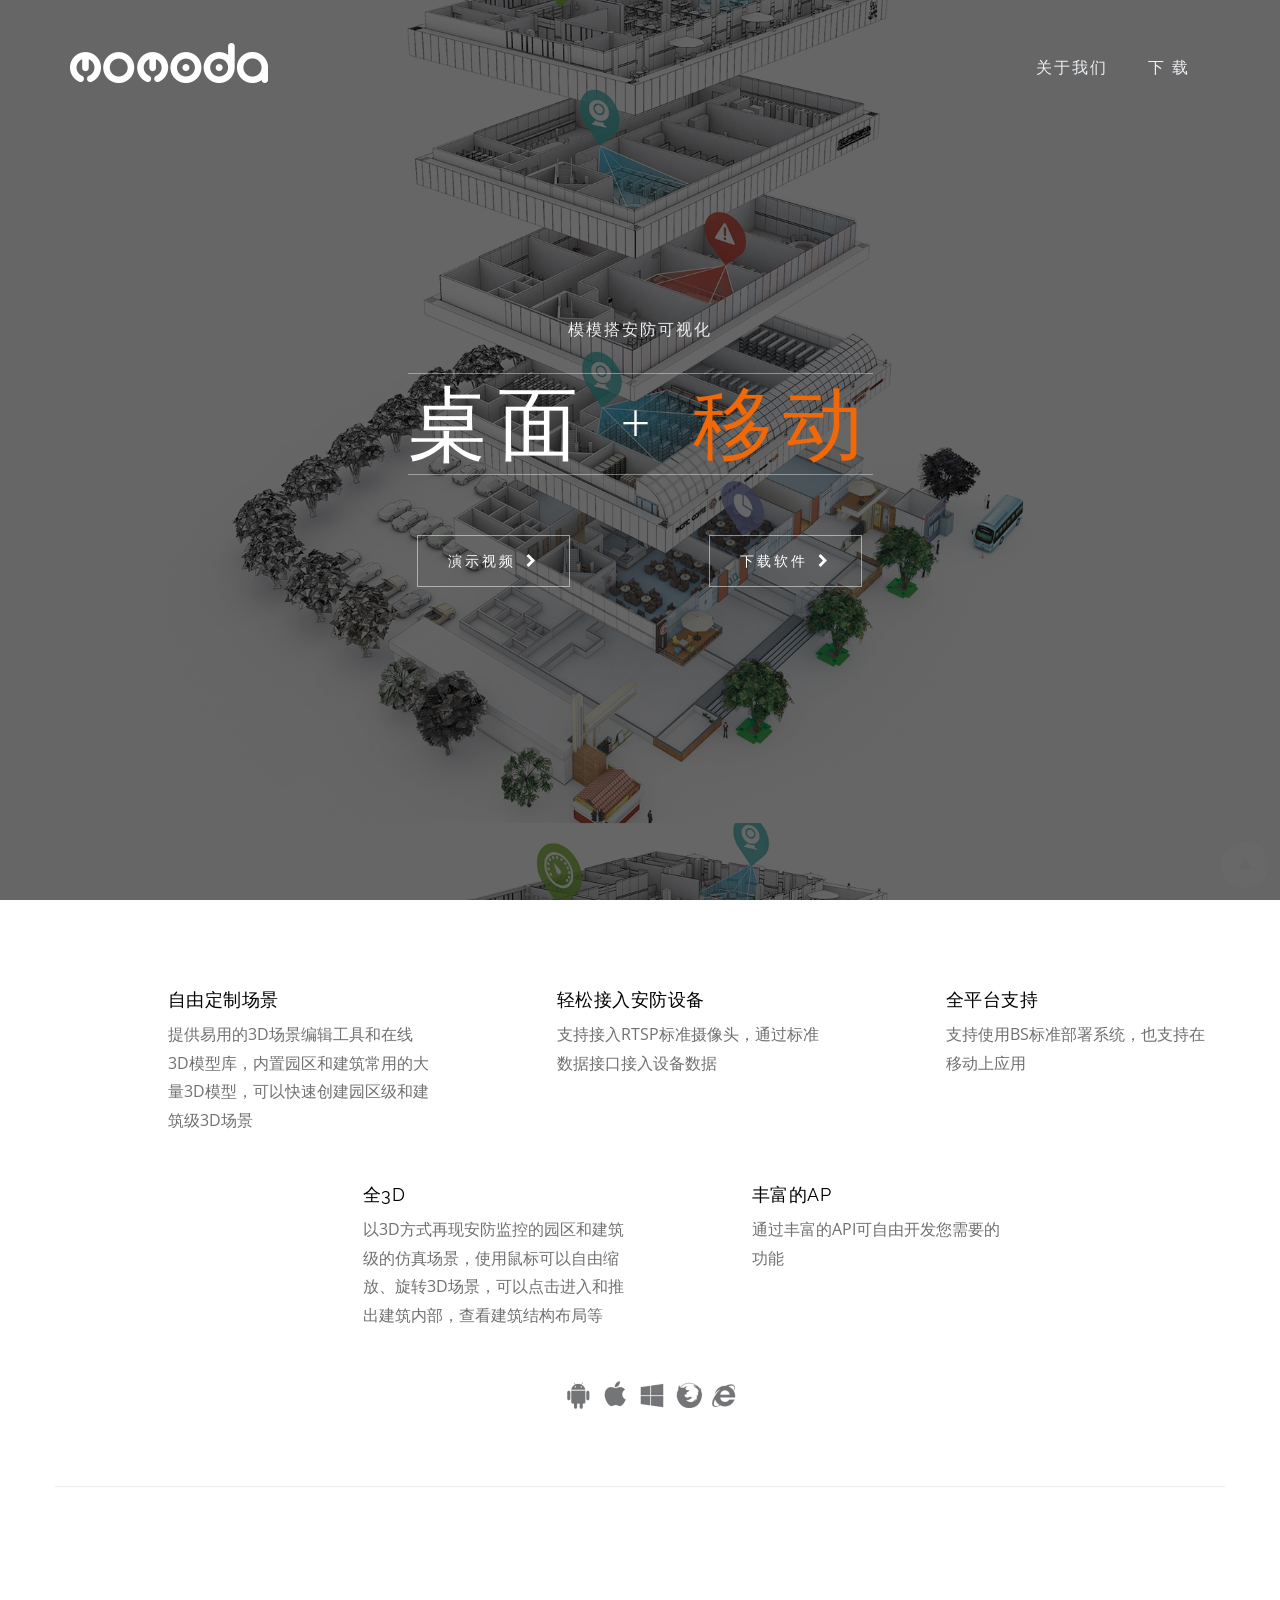
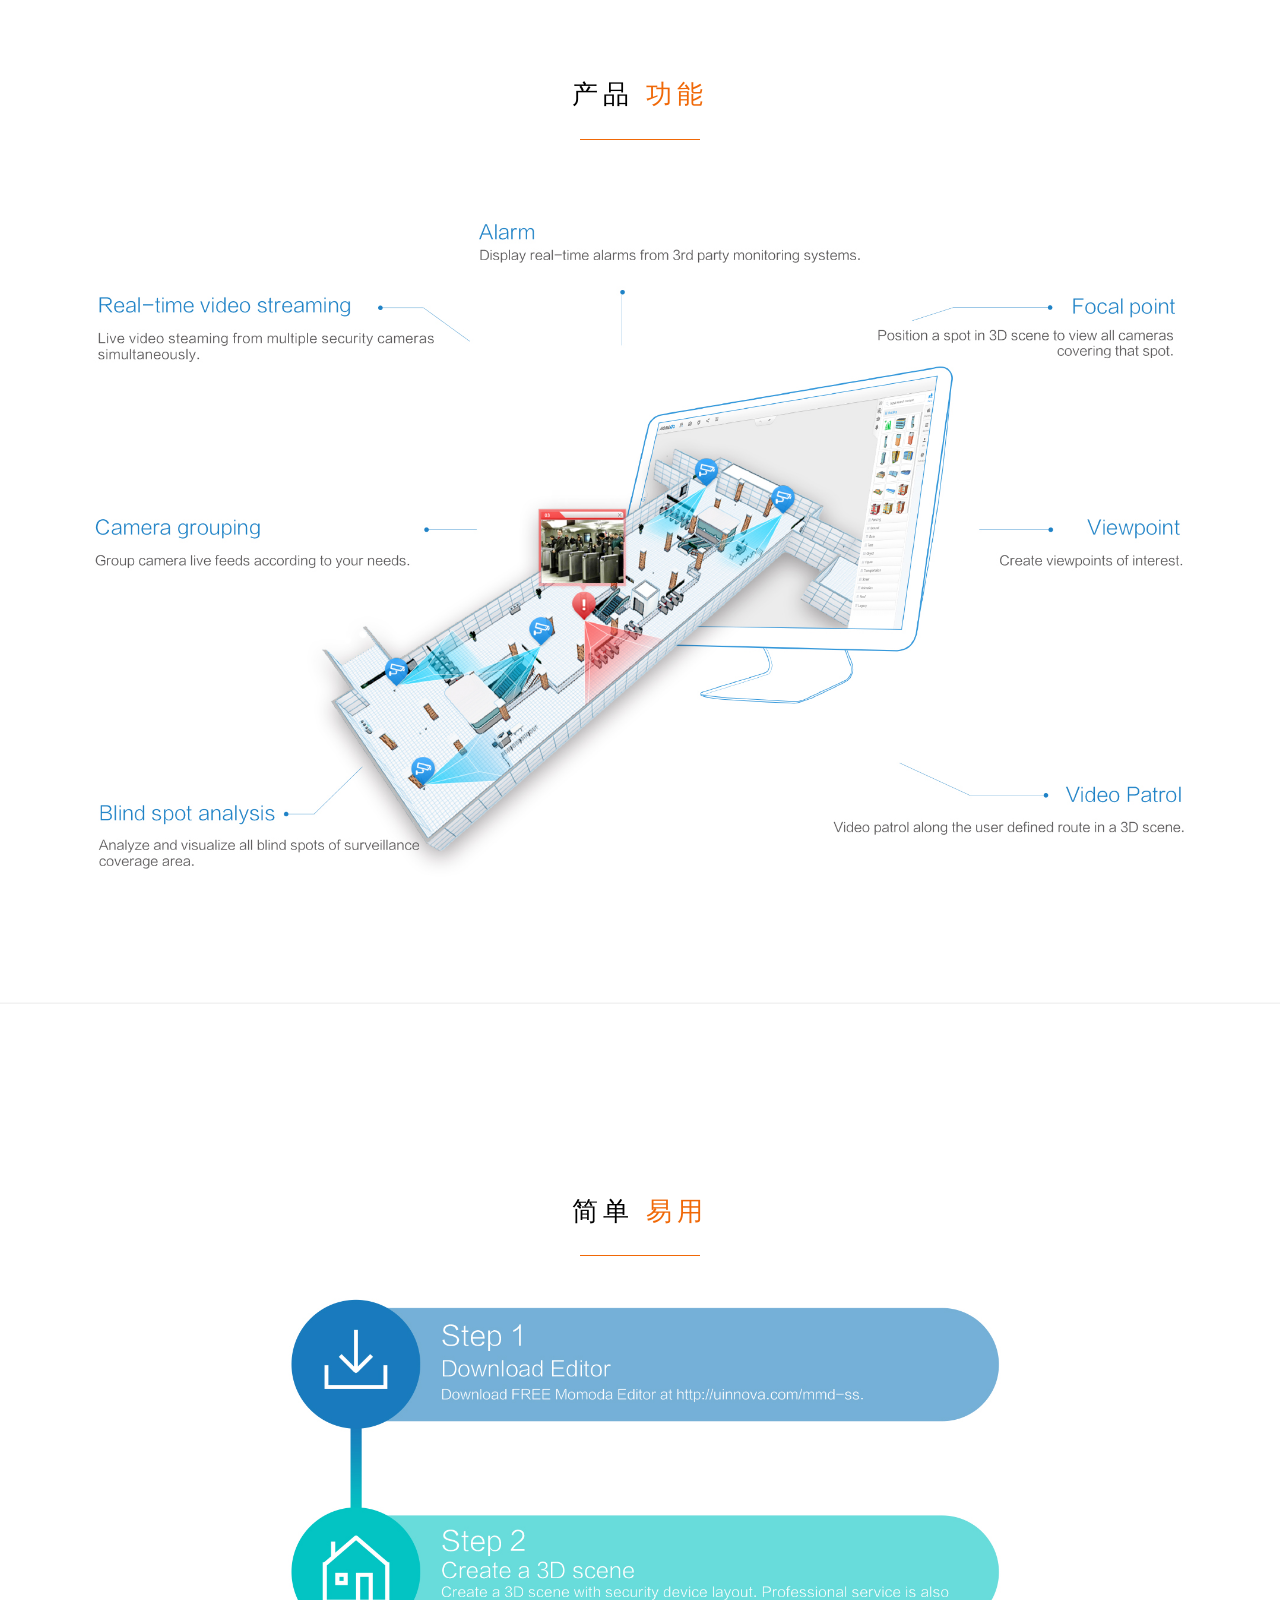
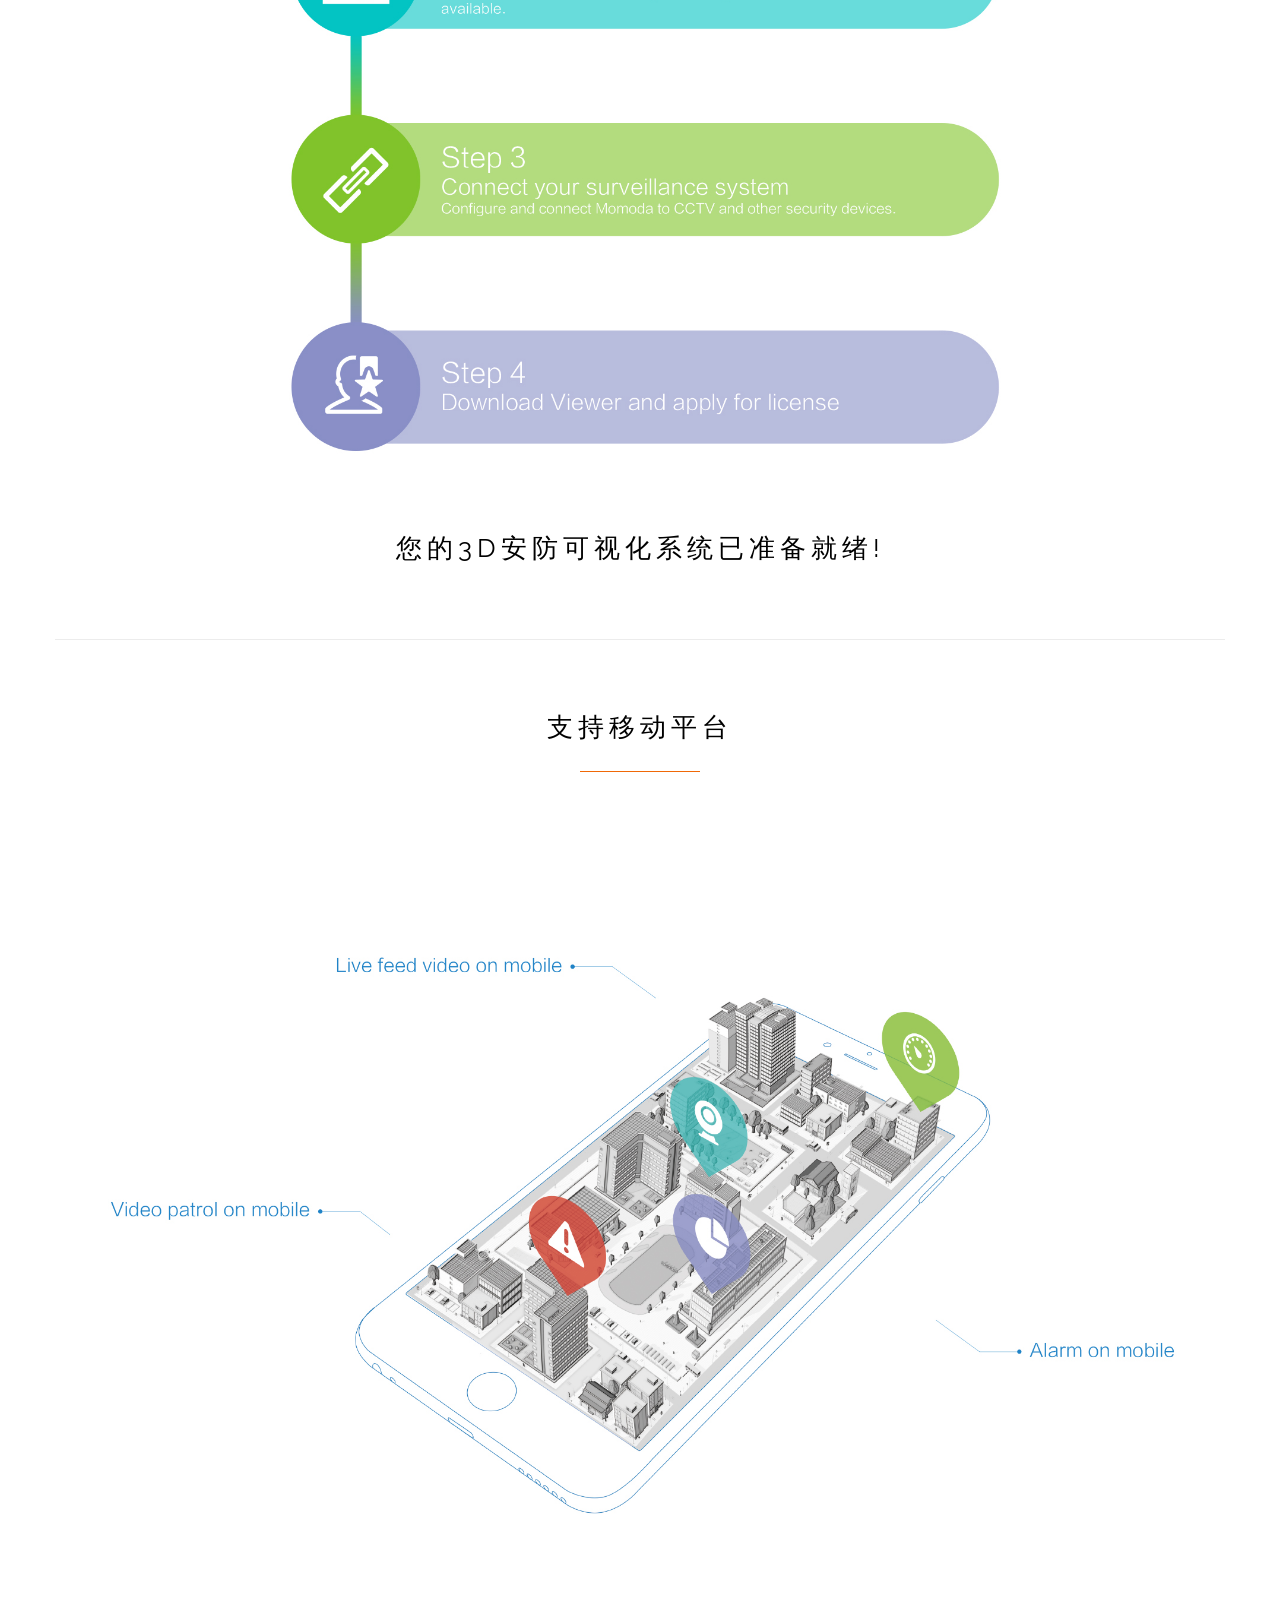
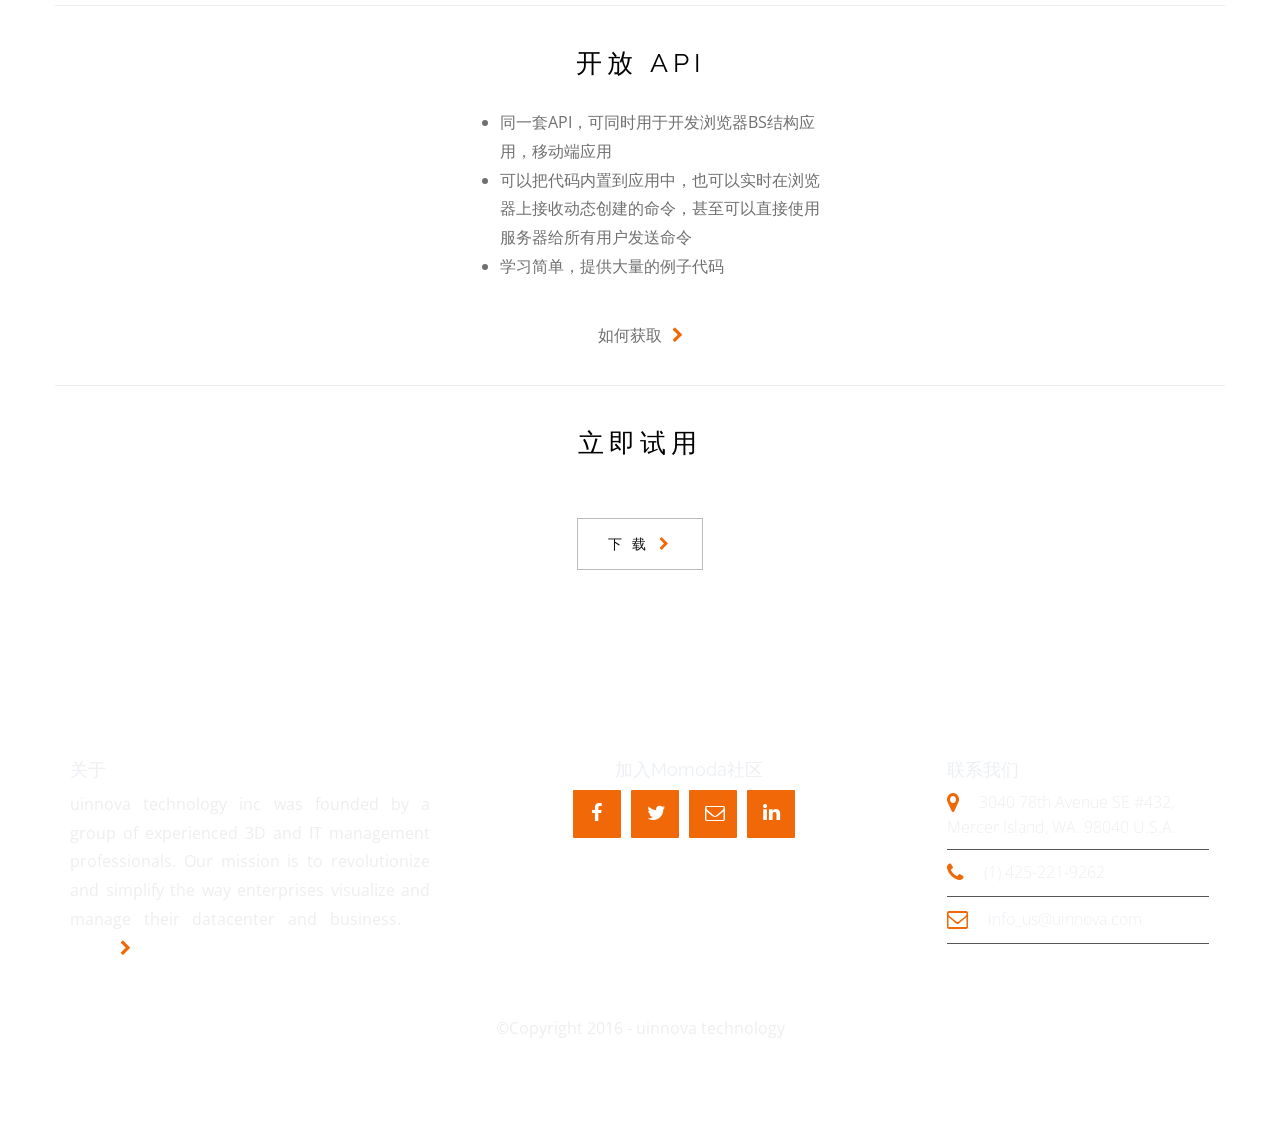
==== commit 800a6173: "update" ====
--- a/HTML/index.html
+++ b/HTML/index.html
@@ -1,1129 +1,361 @@
 <!DOCTYPE html>
-<html>
-	<head>
+<html lang="en">
 
-		<!-- Basic -->
-		<meta charset="utf-8">
-        <meta http-equiv="X-UA-Compatible" content="IE=edge">	
+<head>
+    <meta charset="utf-8">
+    <title>Momoda- 3D Video Security Surveillance Solution</title>
+    <meta name="viewport" content="width=device-width, initial-scale=1.0">
+    <meta name="description" content="3D Video Security Surveillance Solution">
+    <meta name="keywords" content="3D Video Security Surveillance">
+    <meta name="author" content="uinnova">
+    <!--[if lt IE 9]>
+    <script src="js/html5shiv.js"></script>
+    <![endif]-->
+    <!-- CSS Files
+    ================================================== -->
+    <link rel="stylesheet" href="css/bootstrap.css" type="text/css">
+    <link rel="stylesheet" href="css/jpreloader.css" type="text/css">
+    <link rel="stylesheet" href="css/animate.css" type="text/css">
+    <link rel="stylesheet" href="css/flexslider.css" type="text/css">
+    <link rel="stylesheet" href="css/plugin.css" type="text/css">
+    <link rel="stylesheet" href="css/prettyPhoto.css" type="text/css">
+    <link rel="stylesheet" href="css/owl.carousel.css" type="text/css">
+    <link rel="stylesheet" href="css/owl.theme.css" type="text/css">
+    <link rel="stylesheet" href="css/owl.transitions.css" type="text/css">
+    <link rel="stylesheet" href="css/style.css" type="text/css">
+    <!-- custom style css -->
+    <link rel="stylesheet" href="css/custom-style.css" type="text/css">
+    <!-- color scheme -->
+    <link rel="stylesheet" href="css/color.css" type="text/css">
+    <!-- revolution slider -->
+    <link rel="stylesheet" href="rs-plugin/css/settings.css" type="text/css">
+    <link rel="stylesheet" href="css/rev-settings.css" type="text/css">
+    <!-- load fonts -->
+    <link rel="stylesheet" href="fonts/font-awesome/css/font-awesome.css" type="text/css">
+    <link rel="stylesheet" href="fonts/elegant_font/HTML_CSS/style.css" type="text/css">
+    <link rel="stylesheet" href="fonts/et-line-font/style.css" type="text/css">
+</head>
 
-		<title>Porto - Responsive HTML5 Template 3.9.0</title>	
+<body id="homepage">
+    <!-- This section is for Splash Screen -->
+    <div id="jSplash">
+        <section class="selected">
+            welcome to 3D Momoda.
+        </section>
+        <section>
+            Make it visible.
+        </section>
+        <section>
+            3D Security Surveillance.
+        </section>
+    </div>
+    <!-- End of Splash Screen -->
+    <div id="wrapper">
+        <div class="page-overlay">
+        </div>
+        <!-- header begin -->
+        <header>
+            <div class="container">
+                <div class="row">
+                    <div class="col-md-12">
+                        <!-- logo begin -->
+                        <h1 id="logo">
+                            <a href="mmd-ss">
+                                <img class="logo-1" src="images/mmd/logo-1.png" alt="">
+                                <img class="logo-2" src="images/mmd/logo-2.png" alt="">
+                            </a>
+                        </h1>
+                        <!-- logo close -->
+                        <!-- small button begin -->
+                        <span id="menu-btn"></span>
+                        <!-- small button close -->
+                        <!-- mainmenu begin -->
+                        <nav>
+                            <ul id="mainmenu">
+                                <li><a href="mmd-about.html">关于我们</a></li>
+                                <li><a href="mmd-ss/download">下 载</a></li>
+                            </ul>
+                        </nav>
+                    </div>
+                    <!-- mainmenu close -->
+                </div>
+            </div>
+        </header>
+        <!-- header close -->
+        <!-- content begin -->
+        <div id="content" class="no-bottom no-top">
+            <!-- section begin -->
+            <section id="section-isc" class="full-height dark" data-stellar-background-ratio=".2">
+                <div class="center-y text-center">
+                    模模搭安防可视化
+                    <div class="spacer-single"></div>
+                    <div class="text-slider mid-text border-deco">
+                        <div class="text-item"><span class="id-color">可视</span> + 可控 </div>
+                        <div class="text-item">桌面 + <span class="id-color">移动</span></div>
+                        <div class="text-item">开放 <span class="id-color">API</span></div>
+                        <div class="text-item"> <span class="id-color">实时</span> 视频流</div>
+                    </div>
+                    <div class="spacer-single"></div>
+                    <div class="spacer-single"></div>
+                    <div class="container">
+                        <div class="row">
+                            <div class="gallery col-md-3 col-md-offset-3 text-center animated fadeInUp" data-animation="fadeInUp">
+                                <a href="https://youtu.be/V3pl2c7oq_k" data-type="prettyPhoto[gallery]" class="btn btn-border btn-big">演示视频</a>
+                            </div>
+                            <div class="col-md-3 text-center animated fadeInUp" data-animation="fadeInUp">
+                                <a href="http://uinnova.com/bits/mmd-v1.2.0.11en.exe" class="btn btn-border btn-big">下载软件</a>
+                            </div>
+                        </div>
 
-		<meta name="keywords" content="HTML5 Template" />
-		<meta name="description" content="Porto - Responsive HTML5 Template">
-		<meta name="author" content="okler.net">
+                    </div>
+                </div>
+            </section>
+            <!-- section close -->
+            <section id="section-text">
+                <div class="container">
+                    <div class="row">
+                        <div class="animated col-md-3 col-md-offset-1 text-left" data-animation="fadeInUp">
+                            <h3><span>自由定制场景 </span></h3>
+                            <div data-animation="fadeInRight" data-delay="200">
+                                <p>提供易用的3D场景编辑工具和在线3D模型库，内置园区和建筑常用的大量3D模型，可以快速创建园区级和建筑级3D场景</p>
+                            </div>
+                        </div>
+                        <div class="animated col-md-3 col-md-offset-1 text-left" data-animation="fadeInUp">
+                            <h3><span>轻松接入安防设备</span></h3>
+                            <div data-animation="fadeInRight" data-delay="200">
+                                <p>支持接入RTSP标准摄像头，通过标准数据接口接入设备数据</p>
+                            </div>
+                        </div>
+                       <div class="animated col-md-3 col-md-offset-1 text-left" data-animation="fadeInUp">
+                            <h3><span>全平台支持</span></h3>
+                            <div data-animation="fadeInRight" data-delay="200">
+                                <p>支持使用BS标准部署系统，也支持在移动上应用</p>
+                            </div>
+                        </div>
+                        <div class="spacer-single"></div>
+                         <div class="animated col-md-3 col-md-offset-3 text-left" data-animation="fadeInUp">
+                            <h3><span>全3D</span></h3>
+                            <div data-animation="fadeInRight" data-delay="200">
+                                <p>以3D方式再现安防监控的园区和建筑级的仿真场景，使用鼠标可以自由缩放、旋转3D场景，可以点击进入和推出建筑内部，查看建筑结构布局等</p>
+                            </div>
+                        </div>
+                        <div class="animated col-md-3 col-md-offset-1 text-left" data-animation="fadeInUp">
+                            <h3><span>丰富的AP</span></h3>
+                            <div data-animation="fadeInRight" data-delay="200">
+                                <p>通过丰富的API可自由开发您需要的功能</p>
+                            </div>
+                        </div>
+                        <div class="spacer-single"></div>
+                        <div class="col-md-3 col-md-offset-5"> <img src="images/mmd/broswer_icon.png"></div>
+                        <div class="spacer-single"></div>
+                        <div class="spacer-single"></div>
+                        <div>
+                            <img src="images/mmd/ruler.png" class="img-responsive">
+                        </div>
+                    </div>
+                </div>
+            </section>
+            <!-- section begin -->
+            <section id="section-product">
+                <div class="container">
+                    <div class="row">
+                        <div class="row">
+                            <div class="col-md-6 col-md-offset-3 text-center">
+                                <h1 class="animated" data-animation="fadeInUp">产品  <span class="id-color">功能</span>
+                                    <span class="small-border animated" data-animation="fadeInUp"></span>
+                                </h1>
+                                <div class="spacer-single"></div>
+                            </div>
+                        </div>
+                        <!--- product feature -->
+                       <div class="animated" data-animation="fadeInUp" data-delay="200">
+                            <div class="col-md-12 bloglist">
+                                <div class="post-content">
+                                    <div class="post-image">
+                                        <div class="flexslider blog-slider">
+                                            <div class="overlay">
+                                            </div>
+                                            <ul class="slides">
+                                                <li>
+                                                    <img src="images/mmd/mmd-product_feature.jpg" alt="" />
+                                                </li>
+                                            </ul>
+                                        </div>
+                                    </div>
+                                </div>
+                            </div>
+                        </div>
+                    </div>
+                </div>
+                <div class="spacer-single"></div>
+                <div> <img src="images/mmd/ruler.png" class="img-responsive"> </div>
+            </section>
+            <!-- section close -->
+            <!-- section begin -->
+            <section id="section-howitworks">
+                <div class="container">
+                    <div class="row">
+                        <div class="row">
+                            <div class="col-md-6 col-md-offset-3 text-center">
+                                <h1 class="animated" data-animation="fadeInUp">简单 <span class="id-color">易用</span>
+                                    <span class="small-border animated" data-animation="fadeInUp"></span>
+                                </h1>
+                                <div class="spacer-single"></div>
+                            </div>
+                        </div>
+                        <!--- product feature -->
+                        <div class="animated" data-animation="fadeInUp" data-delay="200">
+                            <div class="col-md-12 bloglist">
+                                <div class="post-content">
+                                    <div class="post-image">
+                                        <div class="flexslider blog-slider">
+                                            <div class="overlay">
+                                            </div>
+                                            <ul class="slides">
+                                                <li>
+                                                    <img src="images/mmd/mmd-steps.jpg" alt="" />
+                                                </li>
+                                            </ul>
+                                        </div>
+                                    </div>
+                                </div>
+                            </div>
+                            <div class="spacer-single"></div>
+                            <div class="spacer-single"></div>
+                            <h1 class="animated" data-animation="fadeInUp"><span>您的3D安防可视化系统已准备就绪!</span>
+                                </h1>
 
-		<!-- Favicon -->
-		<link rel="shortcut icon" href="img/favicon.ico" type="image/x-icon" />
-		<link rel="apple-touch-icon" href="img/apple-touch-icon.png">
-
-		<!-- Mobile Metas -->
-		<meta name="viewport" content="width=device-width, initial-scale=1.0">
-
-		<!-- Web Fonts  -->
-		<link href="http://fonts.googleapis.com/css?family=Open+Sans:300,400,600,700,800%7CShadows+Into+Light" rel="stylesheet" type="text/css">
-
-		<!-- Vendor CSS -->
-		<link rel="stylesheet" href="vendor/bootstrap/bootstrap.css">
-		<link rel="stylesheet" href="vendor/fontawesome/css/font-awesome.css">
-		<link rel="stylesheet" href="vendor/owlcarousel/owl.carousel.min.css" media="screen">
-		<link rel="stylesheet" href="vendor/owlcarousel/owl.theme.default.min.css" media="screen">
-		<link rel="stylesheet" href="vendor/magnific-popup/magnific-popup.css" media="screen">
-
-		<!-- Theme CSS -->
-		<link rel="stylesheet" href="css/theme.css">
-		<link rel="stylesheet" href="css/theme-elements.css">
-		<link rel="stylesheet" href="css/theme-blog.css">
-		<link rel="stylesheet" href="css/theme-shop.css">
-		<link rel="stylesheet" href="css/theme-animate.css">
-
-		<!-- Current Page CSS -->
-		<link rel="stylesheet" href="vendor/rs-plugin/css/settings.css" media="screen">
-		<link rel="stylesheet" href="vendor/circle-flip-slideshow/css/component.css" media="screen">
-
-		<!-- Skin CSS -->
-		<link rel="stylesheet" href="css/skins/default.css">
-
-		<!-- Theme Custom CSS -->
-		<link rel="stylesheet" href="css/custom.css">
-
-		<!-- Head Libs -->
-		<script src="vendor/modernizr/modernizr.js"></script>
-
-		<!--[if IE]>
-			<link rel="stylesheet" href="css/ie.css">
-		<![endif]-->
-
-		<!--[if lte IE 8]>
-			<script src="vendor/respond/respond.js"></script>
-			<script src="vendor/excanvas/excanvas.js"></script>
-		<![endif]-->
-
-	</head>
-	<body>
-		<div class="body">
-			<header id="header">
-				<div class="container">
-					<div class="logo">
-						<a href="index.html">
-							<img alt="Porto" width="111" height="54" data-sticky-width="82" data-sticky-height="40" src="img/logo.png">
-						</a>
-					</div>
-					<div class="search">
-						<form id="searchForm" action="page-search-results.html" method="get">
-							<div class="input-group">
-								<input type="text" class="form-control search" name="q" id="q" placeholder="Search..." required>
-								<span class="input-group-btn">
-									<button class="btn btn-default" type="submit"><i class="fa fa-search"></i></button>
-								</span>
-							</div>
-						</form>
-					</div>
-					<nav class="nav-top">
-						<ul class="nav nav-pills nav-top">
-							<li>
-								<a href="about-us.html"><i class="fa fa-angle-right"></i>About Us</a>
-							</li>
-							<li>
-								<a href="contact-us.html"><i class="fa fa-angle-right"></i>Contact Us</a>
-							</li>
-							<li class="phone">
-								<span><i class="fa fa-phone"></i>(123) 456-7890</span>
-							</li>
-						</ul>
-					</nav>
-					<button class="btn btn-responsive-nav btn-inverse" data-toggle="collapse" data-target=".nav-main-collapse">
-						<i class="fa fa-bars"></i>
-					</button>
-				</div>
-				<div class="navbar-collapse nav-main-collapse collapse">
-					<div class="container">
-						<ul class="social-icons">
-							<li class="facebook"><a href="http://www.facebook.com/" target="_blank" title="Facebook">Facebook</a></li>
-							<li class="twitter"><a href="http://www.twitter.com/" target="_blank" title="Twitter">Twitter</a></li>
-							<li class="linkedin"><a href="http://www.linkedin.com/" target="_blank" title="Linkedin">Linkedin</a></li>
-						</ul>
-						<nav class="nav-main mega-menu">
-							<ul class="nav nav-pills nav-main" id="mainMenu">
-								<li class="dropdown active">
-									<a class="dropdown-toggle" href="index.html">
-										Home
-									</a>
-									<ul class="dropdown-menu">
-										<li class="dropdown-submenu">
-											<a href="#">Classic</a>
-											<ul class="dropdown-menu">
-												<li><a href="index.html">Classic - Default</a></li>
-												<li><a href="index-2.html">Classic - Color</a></li>
-												<li><a href="index-3.html">Classic - Light</a></li>
-												<li><a href="index-4.html">Classic - Video</a></li>
-												<li><a href="index-5.html">Classic - Video - Light</a></li>
-											</ul>
-										</li>
-										<li class="dropdown-submenu">
-											<a href="index-1.html">Corporate <span class="tip tip-dark">hot</span></a>
-											<ul class="dropdown-menu">
-												<li><a href="index-1.html">Corporate - Default</a></li>
-												<li><a href="index-6.html">Corporate - Office</a></li>
-												<li><a href="index-7.html">Corporate - Variation 1 <span class="tip">new</span></a></li>
-											</ul>
-										</li>
-										<li class="dropdown-submenu">
-											<a href="#">One Page</a>
-											<ul class="dropdown-menu">
-												<li><a href="index-one-page.html">One Page - Default</a></li>
-											</ul>
-										</li>
-										<li class="dropdown-submenu">
-											<a href="#">Sliders</a>
-											<ul class="dropdown-menu">
-												<li><a href="index.html">Revolution Slider</a></li>
-												<li><a href="index-slider-2.html">Nivo Slider</a></li>
-											</ul>
-										</li>
-									</ul>
-								</li>
-								<li class="dropdown mega-menu-item mega-menu-fullwidth">
-									<a class="dropdown-toggle" href="#">
-										Shortcodes
-									</a>
-									<ul class="dropdown-menu">
-										<li>
-											<div class="mega-menu-content">
-												<div class="row">
-													<div class="col-md-3">
-														<span class="mega-menu-sub-title">Shortcodes 1</span>
-														<ul class="sub-menu">
-															<li>
-																<ul class="sub-menu">
-																	<li><a href="shortcodes-accordions.html">Accordions</a></li>
-																	<li><a href="shortcodes-toggles.html">Toggles</a></li>
-																	<li><a href="shortcodes-tabs.html">Tabs</a></li>
-																	<li><a href="shortcodes-icons.html">Icons</a></li>
-																	<li><a href="shortcodes-icon-boxes.html">Icon Boxes</a></li>
-																	<li><a href="shortcodes-carousels.html">Carousels</a></li>
-																	<li><a href="shortcodes-modals.html">Modals</a></li>
-																	<li><a href="shortcodes-lightboxes.html">Lightboxes</a></li>
-																</ul>
-															</li>
-														</ul>
-													</div>
-													<div class="col-md-3">
-														<span class="mega-menu-sub-title">Shortcodes 2</span>
-														<ul class="sub-menu">
-															<li>
-																<ul class="sub-menu">
-																	<li><a href="shortcodes-buttons.html">Buttons</a></li>
-																	<li><a href="shortcodes-labels.html">Labels</a></li>
-																	<li><a href="shortcodes-lists.html">Lists</a></li>
-																	<li><a href="shortcodes-image-gallery.html">Image Gallery</a></li>
-																	<li><a href="shortcodes-image-frames.html">Image Frames</a></li>
-																	<li><a href="shortcodes-testimonials.html">Testimonials</a></li>
-																	<li><a href="shortcodes-blockquotes.html">Blockquotes</a></li>
-																	<li><a href="shortcodes-word-rotator.html">Word Rotator</a></li>
-																</ul>
-															</li>
-														</ul>
-													</div>
-													<div class="col-md-3">
-														<span class="mega-menu-sub-title">Shortcodes 3</span>
-														<ul class="sub-menu">
-															<li>
-																<ul class="sub-menu">
-																	<li><a href="shortcodes-call-to-action.html">Call to Action</a></li>
-																	<li><a href="shortcodes-pricing-tables.html">Pricing Tables</a></li>
-																	<li><a href="shortcodes-tables.html">Tables</a></li>
-																	<li><a href="shortcodes-progressbars.html">Progress Bars</a></li>
-																	<li><a href="shortcodes-counters.html">Counters</a></li>
-																	<li><a href="shortcodes-sections-parallax.html">Sections &amp; Parallax</a></li>
-																	<li><a href="shortcodes-tooltips-popovers.html">Tooltips &amp; Popovers</a></li>
-																	<li><a href="shortcodes-sticky-elements.html">Sticky Elements</a></li>
-																</ul>
-															</li>
-														</ul>
-													</div>
-													<div class="col-md-3">
-														<span class="mega-menu-sub-title">Shortcodes 4</span>
-														<ul class="sub-menu">
-															<li>
-																<ul class="sub-menu">
-																	<li><a href="shortcodes-headings.html">Headings</a></li>
-																	<li><a href="shortcodes-dividers.html">Dividers</a></li>
-																	<li><a href="shortcodes-animations.html">Animations</a></li>
-																	<li><a href="shortcodes-medias.html">Medias</a></li>
-																	<li><a href="shortcodes-maps.html">Maps</a></li>
-																	<li><a href="shortcodes-arrows.html">Arrows</a></li>
-																	<li><a href="shortcodes-alerts.html">Alerts</a></li>
-																	<li><a href="shortcodes-posts.html">Posts</a></li>
-																</ul>
-															</li>
-														</ul>
-													</div>
-												</div>
-											</div>
-										</li>
-									</ul>
-								</li>
-								<li class="dropdown">
-									<a class="dropdown-toggle" href="#">
-										Features
-									</a>
-								
-									<ul class="dropdown-menu">
-										<li class="dropdown-submenu">
-											<a href="headers-overview.html">Headers</a>
-											<ul class="dropdown-menu">
-												<li><a href="headers-overview.html">Overview</a></li>
-												<li><a href="index.html">Default</a></li>
-												<li class="dropdown-submenu">
-													<a href="#">Flat</a>
-													<ul class="dropdown-menu">
-														<li><a href="index-header-2.html">Flat</a></li>
-														<li><a href="index-header-3.html">Flat + Top Bar</a></li>
-														<li><a href="index-header-4.html">Flat + Colored Top Bar</a></li>
-														<li><a href="index-header-5.html">Flat + Top Bar with Search</a></li>
-													</ul>
-												</li>
-												<li><a href="index-header-6.html">Center</a></li>
-												<li><a href="index-header-7.html">Below Slider</a></li>
-												<li><a href="index-header-8.html">Full Video</a></li>
-												<li><a href="index-header-9.html">Narrow</a></li>
-												<li><a href="index-header-10.html">Always Sticky</a></li>
-												<li class="dropdown-submenu">
-													<a href="#">Transparent</a>
-													<ul class="dropdown-menu">
-														<li><a href="index-header-11.html">Transparent</a></li>
-														<li><a href="index-header-12.html">Semi Transparent</a></li>
-														<li><a href="index-header-13.html">Semi Transparent - Light</a></li>
-													</ul>
-												</li>
-												<li><a href="index-header-14.html">Full-Width</a></li>
-												<li class="dropdown-submenu">
-													<a href="#">Nav Bar</a>
-													<ul class="dropdown-menu">
-														<li><a href="index-header-15.html">Nav Bar</a></li>
-														<li><a href="index-header-16.html">Nav Bar + Extra Info</a></li>
-													</ul>
-												</li>
-												<li><a href="index-header-signin.html">Sign In / Sign Up</a></li>
-												<li><a href="index-header-logged.html">Logged</a></li>
-											</ul>
-										</li>
-										<li class="dropdown-submenu">
-											<a href="#">Navigations</a>
-											<ul class="dropdown-menu">
-												<li><a href="index.html">Default</a></li>
-												<li><a href="index-navigation-colors.html">Colors</a></li>
-											</ul>
-										</li>
-										<li class="dropdown-submenu">
-											<a href="#">Footers</a>
-											<ul class="dropdown-menu">
-												<li><a href="index.html#footer">Default</a></li>
-												<li><a href="index-footer-3.html#footer">Advanced</a></li>
-												<li><a href="index-footer-4.html#footer">Simple</a></li>
-												<li><a href="index-footer-5.html#footer">Light</a></li>
-												<li><a href="index-footer-6.html#footer">Light Narrow</a></li>
-												<li class="dropdown-submenu">
-													<a href="#">Colors</a>
-													<ul class="dropdown-menu">
-														<li><a href="index-footer-color-primary.html#footer">Primary Color</a></li>
-														<li><a href="index-footer-color-secondary.html#footer">Secondary Color</a></li>
-														<li><a href="index-footer-color-tertiary.html#footer">Tertiary Color</a></li>
-														<li><a href="index-footer-color-quaternary.html#footer">Quaternary Color</a></li>
-													</ul>
-												</li>
-												<li><a href="index-footer-2.html#footer">Latest Work</a></li>
-												<li><a href="index-footer-8.html#footer">Contact Form</a></li>
-											</ul>
-										</li>
-										<li class="dropdown-submenu">
-											<a href="#">Page Headers</a>
-											<ul class="dropdown-menu">
-												<li><a href="index-page-header-default.html">Default</a></li>
-												<li class="dropdown-submenu">
-													<a href="#">Colors</a>
-													<ul class="dropdown-menu">
-														<li><a href="index-page-header-color-primary.html">Primary Color</a></li>
-														<li><a href="index-page-header-color-secondary.html">Secondary Color</a></li>
-														<li><a href="index-page-header-color-tertiary.html">Tertiary Color</a></li>
-														<li><a href="index-page-header-color-quaternary.html">Quaternary Color</a></li>
-													</ul>
-												</li>
-												<li><a href="index-page-header-light.html">Light</a></li>
-												<li><a href="index-page-header-light-reverse.html">Light - Reverse</a></li>
-												<li><a href="index-page-header-custom-background.html">Custom Background</a></li>
-												<li><a href="index-page-header-parallax.html">Parallax</a></li>
-												<li><a href="index-page-header-center.html">Center</a></li>
-											</ul>
-										</li>
-										<li class="dropdown-submenu">
-											<a href="#">Admin Extension <span class="tip tip-dark">hot</span> <em class="not-included">(Not Included)</em></a>
-											<ul class="dropdown-menu">
-												<li><a href="feature-admin-forms-basic.html">Forms Basic</a></li>
-												<li><a href="feature-admin-forms-advanced.html">Forms Advanced</a></li>
-												<li><a href="feature-admin-forms-wizard.html">Forms Wizard</a></li>
-												<li><a href="feature-admin-forms-code-editor.html">Code Editor</a></li>
-												<li><a href="feature-admin-tables-advanced.html">Tables Advanced</a></li>
-												<li><a href="feature-admin-tables-responsive.html">Tables Responsive</a></li>
-												<li><a href="feature-admin-tables-editable.html">Tables Editable</a></li>
-												<li><a href="feature-admin-tables-ajax.html">Tables Ajax</a></li>
-												<li><a href="feature-admin-charts.html">Charts</a></li>
-											</ul>
-										</li>
-										<li class="dropdown-submenu">
-											<a href="#">Layout Options</a>
-											<ul class="dropdown-menu">
-												<li><a href="feature-layout-boxed.html">Boxed</a></li>
-												<li><a href="feature-layout-dark.html">Dark</a></li>
-												<li><a href="feature-layout-rtl.html">RTL</a></li>
-											</ul>
-										</li>
-										<li class="dropdown-submenu">
-											<a href="#">Extra</a>
-											<ul class="dropdown-menu">
-												<li><a href="feature-typography.html">Typography</a></li>
-												<li><a href="feature-grid-system.html">Grid System</a></li>
-												<li><a href="feature-page-loading.html">Page Loading</a></li>
-											</ul>
-										</li>
-									</ul>
-								</li>
-								<li class="dropdown">
-									<a class="dropdown-toggle" href="#">
-										Pages
-									</a>
-									<ul class="dropdown-menu">
-										<li class="dropdown-submenu">
-											<a href="#">Shop</a>
-											<ul class="dropdown-menu">
-												<li><a href="shop-full-width.html">Shop - Full Width</a></li>
-												<li><a href="shop-sidebar.html">Shop - Sidebar</a></li>
-												<li><a href="shop-product-full-width.html">Shop - Product Full Width</a></li>
-												<li><a href="shop-product-sidebar.html">Shop - Product Sidebar</a></li>
-												<li><a href="shop-cart.html">Shop - Cart</a></li>
-												<li><a href="shop-login.html">Shop - Login</a></li>
-												<li><a href="shop-checkout.html">Shop - Checkout</a></li>
-											</ul>
-										</li>
-										<li class="dropdown-submenu">
-											<a href="#">Blog</a>
-											<ul class="dropdown-menu">
-												<li><a href="blog-full-width.html">Blog Full Width</a></li>
-												<li><a href="blog-large-image.html">Blog Large Image</a></li>
-												<li><a href="blog-medium-image.html">Blog Medium Image</a></li>
-												<li><a href="blog-timeline.html">Blog Timeline</a></li>
-												<li><a href="blog-post.html">Single Post</a></li>
-											</ul>
-										</li>
-										<li class="dropdown-submenu">
-											<a href="#">Layouts</a>
-											<ul class="dropdown-menu">
-												<li><a href="page-full-width.html">Full width</a></li>
-												<li><a href="page-left-sidebar.html">Left Sidebar</a></li>
-												<li><a href="page-right-sidebar.html">Right Sidebar</a></li>
-												<li><a href="page-left-and-right-sidebars.html">Left and Right Sidebars</a></li>
-												<li><a href="page-sticky-sidebar.html">Sticky Sidebar</a></li>
-											</ul>
-										</li>
-										<li class="dropdown-submenu">
-											<a href="#">Extra</a>
-											<ul class="dropdown-menu">
-												<li><a href="page-404.html">404 Error</a></li>
-												<li><a href="page-coming-soon.html">Coming Soon</a></li>
-												<li><a href="page-maintenance-mode.html">Maintenance Mode</a></li>
-												<li><a href="sitemap.html">Sitemap</a></li>
-											</ul>
-										</li>
-										<li><a href="page-custom-header.html">Custom Header</a></li>
-										<li><a href="page-team.html">Team</a></li>
-										<li><a href="page-services.html">Services</a></li>
-										<li><a href="page-careers.html">Careers</a></li>
-										<li><a href="page-our-office.html">Our Office</a></li>
-										<li><a href="page-faq.html">FAQ</a></li>
-										<li><a href="page-login.html">Login / Register</a></li>
-									</ul>
-								</li>
-								<li class="dropdown">
-									<a class="dropdown-toggle" href="#">
-										Portfolio
-									</a>
-									<ul class="dropdown-menu">
-										<li><a href="portfolio-4-columns.html">4 Columns</a></li>
-										<li><a href="portfolio-3-columns.html">3 Columns</a></li>
-										<li><a href="portfolio-2-columns.html">2 Columns</a></li>
-										<li><a href="portfolio-lightbox.html">Portfolio Lightbox</a></li>
-										<li><a href="portfolio-timeline.html">Portfolio Timeline</a></li>
-										<li><a href="portfolio-full-width.html">Portfolio Full Width</a></li>
-										<li><a href="portfolio-single-project.html">Single Project</a></li>
-									</ul>
-								</li>
-								<li class="dropdown">
-									<a class="dropdown-toggle" href="#">
-										About Us
-									</a>
-									<ul class="dropdown-menu">
-										<li><a href="about-us.html">About Us</a></li>
-										<li><a href="about-us-basic.html">About Us - Basic</a></li>
-										<li><a href="about-me.html">About Me</a></li>
-									</ul>
-								</li>
-								<li class="dropdown">
-									<a class="dropdown-toggle" href="#">
-										Contact Us
-									</a>
-									<ul class="dropdown-menu">
-										<li><a href="contact-us.html">Contact Us - Basic</a></li>
-										<li><a href="contact-us-advanced.php">Contact Us - Advanced</a></li>
-									</ul>
-								</li>
-							</ul>
-						</nav>
-					</div>
-				</div>
-			</header>
-
-			<div role="main" class="main">
-				<div class="slider-container">
-					<div class="slider" id="revolutionSlider" data-plugin-revolution-slider data-plugin-options='{"startheight": 500}'>
-						<ul>
-							<li data-transition="fade" data-slotamount="13" data-masterspeed="300" >
-				
-								<img src="img/slides/slide-bg.jpg" data-bgfit="cover" data-bgposition="left top" data-bgrepeat="no-repeat" alt="">
-				
-								<div class="tp-caption sft stb visible-lg"
-									 data-x="177"
-									 data-y="180"
-									 data-speed="300"
-									 data-start="1000"
-									 data-easing="easeOutExpo"><img src="img/slides/slide-title-border.png" alt=""></div>
-				
-								<div class="tp-caption top-label lfl stl"
-									 data-x="227"
-									 data-y="180"
-									 data-speed="300"
-									 data-start="500"
-									 data-easing="easeOutExpo">DO YOU NEED A NEW</div>
-				
-								<div class="tp-caption sft stb visible-lg"
-									 data-x="477"
-									 data-y="180"
-									 data-speed="300"
-									 data-start="1000"
-									 data-easing="easeOutExpo"><img src="img/slides/slide-title-border.png" alt=""></div>
-				
-								<div class="tp-caption main-label sft stb"
-									 data-x="135"
-									 data-y="210"
-									 data-speed="300"
-									 data-start="1500"
-									 data-easing="easeOutExpo">WEB DESIGN?</div>
-				
-								<div class="tp-caption bottom-label sft stb"
-									 data-x="185"
-									 data-y="280"
-									 data-speed="500"
-									 data-start="2000"
-									 data-easing="easeOutExpo">Check out our options and features.</div>
-				
-								<div class="tp-caption randomrotate"
-									 data-x="905"
-									 data-y="248"
-									 data-speed="500"
-									 data-start="2500"
-									 data-easing="easeOutBack"><img src="img/slides/slide-concept-2-1.png" alt=""></div>
-				
-								<div class="tp-caption sfb"
-									 data-x="955"
-									 data-y="200"
-									 data-speed="400"
-									 data-start="3000"
-									 data-easing="easeOutBack"><img src="img/slides/slide-concept-2-2.png" alt=""></div>
-				
-								<div class="tp-caption sfb"
-									 data-x="925"
-									 data-y="170"
-									 data-speed="700"
-									 data-start="3150"
-									 data-easing="easeOutBack"><img src="img/slides/slide-concept-2-3.png" alt=""></div>
-				
-								<div class="tp-caption sfb"
-									 data-x="875"
-									 data-y="130"
-									 data-speed="1000"
-									 data-start="3250"
-									 data-easing="easeOutBack"><img src="img/slides/slide-concept-2-4.png" alt=""></div>
-				
-								<div class="tp-caption sfb"
-									 data-x="605"
-									 data-y="80"
-									 data-speed="600"
-									 data-start="3450"
-									 data-easing="easeOutExpo"><img src="img/slides/slide-concept-2-5.png" alt=""></div>
-				
-								<div class="tp-caption blackboard-text lfb "
-									 data-x="635"
-									 data-y="300"
-									 data-speed="500"
-									 data-start="3450"
-									 data-easing="easeOutExpo" style="font-size: 37px;">Think</div>
-				
-								<div class="tp-caption blackboard-text lfb "
-									 data-x="660"
-									 data-y="350"
-									 data-speed="500"
-									 data-start="3650"
-									 data-easing="easeOutExpo" style="font-size: 47px;">Outside</div>
-				
-								<div class="tp-caption blackboard-text lfb "
-									 data-x="685"
-									 data-y="400"
-									 data-speed="500"
-									 data-start="3850"
-									 data-easing="easeOutExpo" style="font-size: 32px;">The box :)</div>
-							</li>
-							<li data-transition="fade" data-slotamount="5" data-masterspeed="1000" >
-				
-								<img src="img/slides/slide-bg.jpg" data-bgfit="cover" data-bgposition="left top" data-bgrepeat="no-repeat" alt="">
-				
-									<div class="tp-caption sft stb"
-										 data-x="155"
-										 data-y="100"
-										 data-speed="600"
-										 data-start="100"
-										 data-easing="easeOutExpo"><img src="img/slides/slide-concept.png" alt=""></div>
-				
-									<div class="tp-caption blackboard-text sft stb"
-										 data-x="285"
-										 data-y="180"
-										 data-speed="900"
-										 data-start="1000"
-										 data-easing="easeOutExpo" style="font-size: 30px;">easy to</div>
-				
-									<div class="tp-caption blackboard-text sft stb"
-										 data-x="285"
-										 data-y="220"
-										 data-speed="900"
-										 data-start="1200"
-										 data-easing="easeOutExpo" style="font-size: 40px;">customize!</div>
-				
-									<div class="tp-caption main-label sft stb"
-										 data-x="685"
-										 data-y="190"
-										 data-speed="300"
-										 data-start="900"
-										 data-easing="easeOutExpo">DESIGN IT!</div>
-				
-									<div class="tp-caption bottom-label sft stb"
-										 data-x="685"
-										 data-y="250"
-										 data-speed="500"
-										 data-start="2000"
-										 data-easing="easeOutExpo">Create slides with brushes and fonts.</div>
-				
-							</li>
-						</ul>
-					</div>
-				</div>
-				<div class="home-intro" id="home-intro">
-					<div class="container">
-				
-						<div class="row">
-							<div class="col-md-8">
-								<p>
-									The fastest way to grow your business with the leader in <em>Technology</em>
-									<span>Check out our options and features included.</span>
-								</p>
-							</div>
-							<div class="col-md-4">
-								<div class="get-started">
-									<a href="#" class="btn btn-lg btn-primary">Get Started Now!</a>
-									<div class="learn-more">or <a href="index.html">learn more.</a></div>
-								</div>
-							</div>
-						</div>
-				
-					</div>
-				</div>
-				
-				<div class="container">
-				
-					<div class="row center">
-						<div class="col-md-12">
-							<h1 class="mb-sm word-rotator-title">
-								Porto is
-								<strong class="inverted">
-									<span class="word-rotate" data-plugin-options='{"delay": 2000, "animDelay": 300}'>
-										<span class="word-rotate-items">
-											<span>incredibly</span>
-											<span>especially</span>
-											<span>extremely</span>
-										</span>
-									</span>
-								</strong>
-								beautiful and fully responsive.
-							</h1>
-							<p class="lead">
-								Lorem ipsum dolor sit amet, consectetur adipiscing elit. Fusce elementum, nulla vel pellentesque consequat, ante nulla hendrerit arcu, ac tincidunt mauris lacus sed leo. vamus suscipit molestie vestibulum.
-							</p>
-						</div>
-					</div>
-				
-				</div>
-				
-				<div class="home-concept">
-					<div class="container">
-				
-						<div class="row center">
-							<span class="sun"></span>
-							<span class="cloud"></span>
-							<div class="col-md-2 col-md-offset-1">
-								<div class="process-image" data-appear-animation="bounceIn">
-									<img src="img/home-concept-item-1.png" alt="" />
-									<strong>Strategy</strong>
-								</div>
-							</div>
-							<div class="col-md-2">
-								<div class="process-image" data-appear-animation="bounceIn" data-appear-animation-delay="200">
-									<img src="img/home-concept-item-2.png" alt="" />
-									<strong>Planning</strong>
-								</div>
-							</div>
-							<div class="col-md-2">
-								<div class="process-image" data-appear-animation="bounceIn" data-appear-animation-delay="400">
-									<img src="img/home-concept-item-3.png" alt="" />
-									<strong>Build</strong>
-								</div>
-							</div>
-							<div class="col-md-4 col-md-offset-1">
-								<div class="project-image">
-									<div id="fcSlideshow" class="fc-slideshow">
-										<ul class="fc-slides">
-											<li><a href="portfolio-single-project.html"><img class="img-responsive" src="img/projects/project-home-1.jpg" alt="" /></a></li>
-											<li><a href="portfolio-single-project.html"><img class="img-responsive" src="img/projects/project-home-2.jpg" alt="" /></a></li>
-											<li><a href="portfolio-single-project.html"><img class="img-responsive" src="img/projects/project-home-3.jpg" alt="" /></a></li>
-										</ul>
-									</div>
-									<strong class="our-work">Our Work</strong>
-								</div>
-							</div>
-						</div>
-				
-					</div>
-				</div>
-				
-				<div class="container">
-				
-					<div class="row">
-						<hr class="tall">
-					</div>
-				
-				</div>
-				
-				<div class="container">
-				
-					<div class="row">
-						<div class="col-md-8">
-							<h2>Our <strong>Features</strong></h2>
-							<div class="row">
-								<div class="col-sm-6">
-									<div class="feature-box">
-										<div class="feature-box-icon">
-											<i class="fa fa-group"></i>
-										</div>
-										<div class="feature-box-info">
-											<h4 class="heading-primary mb-none">Customer Support</h4>
-											<p class="tall">Lorem ipsum dolor sit amet, consectetur adip.</p>
-										</div>
-									</div>
-									<div class="feature-box">
-										<div class="feature-box-icon">
-											<i class="fa fa-file"></i>
-										</div>
-										<div class="feature-box-info">
-											<h4 class="heading-primary mb-none">HTML5 / CSS3 / JS</h4>
-											<p class="tall">Lorem ipsum dolor sit amet, adip.</p>
-										</div>
-									</div>
-									<div class="feature-box">
-										<div class="feature-box-icon">
-											<i class="fa fa-google-plus"></i>
-										</div>
-										<div class="feature-box-info">
-											<h4 class="heading-primary mb-none">500+ Google Fonts</h4>
-											<p class="tall">Lorem ipsum dolor sit amet, consectetur adip.</p>
-										</div>
-									</div>
-									<div class="feature-box">
-										<div class="feature-box-icon">
-											<i class="fa fa-adjust"></i>
-										</div>
-										<div class="feature-box-info">
-											<h4 class="heading-primary mb-none">Colors</h4>
-											<p class="tall">Lorem ipsum dolor sit amet, consectetur adip.</p>
-										</div>
-									</div>
-								</div>
-								<div class="col-sm-6">
-									<div class="feature-box">
-										<div class="feature-box-icon">
-											<i class="fa fa-film"></i>
-										</div>
-										<div class="feature-box-info">
-											<h4 class="heading-primary mb-none">Sliders</h4>
-											<p class="tall">Lorem ipsum dolor sit amet, consectetur.</p>
-										</div>
-									</div>
-									<div class="feature-box">
-										<div class="feature-box-icon">
-											<i class="fa fa-user"></i>
-										</div>
-										<div class="feature-box-info">
-											<h4 class="heading-primary mb-none">Icons</h4>
-											<p class="tall">Lorem ipsum dolor sit amet, consectetur adip.</p>
-										</div>
-									</div>
-									<div class="feature-box">
-										<div class="feature-box-icon">
-											<i class="fa fa-bars"></i>
-										</div>
-										<div class="feature-box-info">
-											<h4 class="heading-primary mb-none">Buttons</h4>
-											<p class="tall">Lorem ipsum dolor sit, consectetur adip.</p>
-										</div>
-									</div>
-									<div class="feature-box">
-										<div class="feature-box-icon">
-											<i class="fa fa-desktop"></i>
-										</div>
-										<div class="feature-box-info">
-											<h4 class="heading-primary mb-none">Lightbox</h4>
-											<p class="tall">Lorem sit amet, consectetur adip.</p>
-										</div>
-									</div>
-								</div>
-							</div>
-						</div>
-						<div class="col-md-4">
-							<h2>and more...</h2>
-				
-							<div class="panel-group" id="accordion">
-								<div class="panel panel-default">
-									<div class="panel-heading">
-										<h4 class="panel-title">
-											<a class="accordion-toggle" data-toggle="collapse" data-parent="#accordion" href="#collapseOne">
-												<i class="fa fa-usd"></i>
-												Pricing Tables
-											</a>
-										</h4>
-									</div>
-									<div id="collapseOne" class="accordion-body collapse in">
-										<div class="panel-body">
-											Donec tellus massa, tristique sit amet condim vel, facilisis quis sapien. Praesent id enim sit amet odio vulputate eleifend in in tortor.
-										</div>
-									</div>
-								</div>
-								<div class="panel panel-default">
-									<div class="panel-heading">
-										<h4 class="panel-title">
-											<a class="accordion-toggle" data-toggle="collapse" data-parent="#accordion" href="#collapseTwo">
-												<i class="fa fa-comment"></i>
-												Contact Forms
-											</a>
-										</h4>
-									</div>
-									<div id="collapseTwo" class="accordion-body collapse">
-										<div class="panel-body">
-											Donec tellus massa, tristique sit amet condimentum vel, facilisis quis sapien.
-										</div>
-									</div>
-								</div>
-								<div class="panel panel-default">
-									<div class="panel-heading">
-										<h4 class="panel-title">
-											<a class="accordion-toggle" data-toggle="collapse" data-parent="#accordion" href="#collapseThree">
-												<i class="fa fa-laptop"></i>
-												Portfolio Pages
-											</a>
-										</h4>
-									</div>
-									<div id="collapseThree" class="accordion-body collapse">
-										<div class="panel-body">
-											Donec tellus massa, tristique sit amet condimentum vel, facilisis quis sapien.
-										</div>
-									</div>
-								</div>
-							</div>
-						</div>
-					</div>
-				
-					<hr class="tall">
-				
-					<div class="row center">
-						<div class="col-md-12">
-							<h2 class="mb-sm word-rotator-title">
-								We're not the only ones
-								<strong>
-									<span class="word-rotate" data-plugin-options='{"delay": 3500, "animDelay": 400}'>
-										<span class="word-rotate-items">
-											<span>excited</span>
-											<span>happy</span>
-										</span>
-									</span>
-								</strong>
-								about Porto Template...
-							</h2>
-							<h4 class="heading-primary lead tall">5,500 customers in 100 countries use Porto Template. Meet our customers.</h4>
-						</div>
-					</div>
-				
-					<div class="row center">
-						<div class="owl-carousel" data-plugin-options='{"items": 6, "autoplay": true, "autoplayTimeout": 3000}'>
-							<div>
-								<img class="img-responsive" src="img/logos/logo-1.png" alt="">
-							</div>
-							<div>
-								<img class="img-responsive" src="img/logos/logo-2.png" alt="">
-							</div>
-							<div>
-								<img class="img-responsive" src="img/logos/logo-3.png" alt="">
-							</div>
-							<div>
-								<img class="img-responsive" src="img/logos/logo-4.png" alt="">
-							</div>
-							<div>
-								<img class="img-responsive" src="img/logos/logo-5.png" alt="">
-							</div>
-							<div>
-								<img class="img-responsive" src="img/logos/logo-6.png" alt="">
-							</div>
-							<div>
-								<img class="img-responsive" src="img/logos/logo-4.png" alt="">
-							</div>
-							<div>
-								<img class="img-responsive" src="img/logos/logo-2.png" alt="">
-							</div>
-						</div>
-					</div>
-				
-				</div>
-				
-				<section class="section section-custom-map">
-					<section class="section section-default section-footer">
-						<div class="container">
-							<div class="row">
-								<div class="col-md-6">
-									<div class="recent-posts mb-xl">
-										<h2>Latest <strong>Blog</strong> Posts</h2>
-										<div class="row">
-											<div class="owl-carousel mb-none" data-plugin-options='{"items": 1}'>
-												<div>
-													<div class="col-md-6">
-														<article>
-															<div class="date">
-																<span class="day">15</span>
-																<span class="month">Jan</span>
-															</div>
-															<h4 class="heading-primary"><a href="blog-post.html">Lorem ipsum dolor sit amet, consectetur adipiscing elit.</a></h4>
-															<p>Lorem ipsum dolor sit amet, consectetur adipiscing elit. Donec hendrerit vehicula est, in consequat libero. <a href="/" class="read-more">read more <i class="fa fa-angle-right"></i></a></p>
-														</article>
-													</div>
-													<div class="col-md-6">
-														<article>
-															<div class="date">
-																<span class="day">15</span>
-																<span class="month">Jan</span>
-															</div>
-															<h4 class="heading-primary"><a href="blog-post.html">Lorem ipsum dolor</a></h4>
-															<p>Lorem ipsum dolor sit amet, consectetur adipiscing elit. Donec hendrerit vehicula est, in consequat. <a href="/" class="read-more">read more <i class="fa fa-angle-right"></i></a></p>
-														</article>
-													</div>
-												</div>
-												<div>
-													<div class="col-md-6">
-														<article>
-															<div class="date">
-																<span class="day">12</span>
-																<span class="month">Jan</span>
-															</div>
-															<h4 class="heading-primary"><a href="blog-post.html">Lorem ipsum dolor sit amet, consectetur adipiscing elit.</a></h4>
-															<p>Lorem ipsum dolor sit amet, consectetur adipiscing elit. Donec hendrerit vehicula est, in consequat libero. <a href="/" class="read-more">read more <i class="fa fa-angle-right"></i></a></p>
-														</article>
-													</div>
-													<div class="col-md-6">
-														<article>
-															<div class="date">
-																<span class="day">11</span>
-																<span class="month">Jan</span>
-															</div>
-															<h4 class="heading-primary"><a href="blog-post.html">Lorem ipsum dolor</a></h4>
-															<p>Lorem ipsum dolor sit amet, consectetur adipiscing elit. <a href="/" class="read-more">read more <i class="fa fa-angle-right"></i></a></p>
-														</article>
-													</div>
-												</div>
-												<div>
-													<div class="col-md-6">
-														<article>
-															<div class="date">
-																<span class="day">15</span>
-																<span class="month">Jan</span>
-															</div>
-															<h4 class="heading-primary"><a href="blog-post.html">Lorem ipsum dolor sit amet, consectetur adipiscing elit.</a></h4>
-															<p>Lorem ipsum dolor sit amet, consectetur adipiscing elit. Donec hendrerit vehicula est, in consequat libero. <a href="/" class="read-more">read more <i class="fa fa-angle-right"></i></a></p>
-														</article>
-													</div>
-													<div class="col-md-6">
-														<article>
-															<div class="date">
-																<span class="day">15</span>
-																<span class="month">Jan</span>
-															</div>
-															<h4 class="heading-primary"><a href="blog-post.html">Lorem ipsum dolor</a></h4>
-															<p>Lorem ipsum dolor sit amet, consectetur adipiscing elit. Donec hendrerit vehicula est, in consequat. <a href="/" class="read-more">read more <i class="fa fa-angle-right"></i></a></p>
-														</article>
-													</div>
-												</div>
-											</div>
-										</div>
-									</div>
-								</div>
-								<div class="col-md-6">
-									<h2><strong>What</strong> Client’s Say</h2>
-									<div class="row">
-										<div class="owl-carousel mb-none" data-plugin-options='{"items": 1}'>
-											<div>
-												<div class="col-md-12">
-													<div class="testimonial testimonial-primary">
-														<blockquote>
-															<p>Lorem ipsum dolor sit amet, consectetur adipiscing elit. Donec hendrerit vehicula est, in consequat. Lorem ipsum dolor sit amet, consectetur adipiscing elit. Donec hendrerit vehicula est, in consequat.  Donec hendrerit vehicula est, in consequat.  Donec hendrerit vehicula est, in consequat.</p>
-														</blockquote>
-														<div class="testimonial-arrow-down"></div>
-														<div class="testimonial-author">
-															<div class="testimonial-author-thumbnail img-thumbnail">
-																<img src="img/clients/client-1.jpg" alt="">
-															</div>
-															<p><strong>John Smith</strong><span>CEO & Founder - Okler</span></p>
-														</div>
-													</div>
-												</div>
-											</div>
-											<div>
-												<div class="col-md-12">
-													<div class="testimonial testimonial-primary">
-														<blockquote>
-															<p>Lorem ipsum dolor sit amet, consectetur adipiscing elit. Donec hendrerit vehicula est, in consequat. Lorem ipsum dolor sit amet, consectetur adipiscing elit. Donec hendrerit vehicula est, in consequat.</p>
-														</blockquote>
-														<div class="testimonial-arrow-down"></div>
-														<div class="testimonial-author">
-															<div class="testimonial-author-thumbnail img-thumbnail">
-																<img src="img/clients/client-1.jpg" alt="">
-															</div>
-															<p><strong>John Smith</strong><span>CEO & Founder - Okler</span></p>
-														</div>
-													</div>
-												</div>
-											</div>
-										</div>
-									</div>
-								</div>
-							</div>
-						</div>
-					</section>
-				</section>
-			</div>
- 
-			<footer id="footer">
-				<div class="container">
-					<div class="row">
-						<div class="footer-ribbon">
-							<span>Get in Touch</span>
-						</div>
-						<div class="col-md-3">
-							<div class="newsletter">
-								<h4 class="heading-primary">Newsletter</h4>
-								<p>Keep up on our always evolving product features and technology. Enter your e-mail and subscribe to our newsletter.</p>
-			
-								<div class="alert alert-success hidden" id="newsletterSuccess">
-									<strong>Success!</strong> You've been added to our email list.
-								</div>
-			
-								<div class="alert alert-danger hidden" id="newsletterError"></div>
-			
-								<form id="newsletterForm" action="php/newsletter-subscribe.php" method="POST">
-									<div class="input-group">
-										<input class="form-control" placeholder="Email Address" name="newsletterEmail" id="newsletterEmail" type="text">
-										<span class="input-group-btn">
-											<button class="btn btn-default" type="submit">Go!</button>
-										</span>
-									</div>
-								</form>
-							</div>
-						</div>
-						<div class="col-md-3">
-							<h4 class="heading-primary">Latest Tweets</h4>
-							<div id="tweet" class="twitter" data-plugin-tweets data-plugin-options='{"username": "", "count": 2}'>
-								<p>Please wait...</p>
-							</div>
-						</div>
-						<div class="col-md-4">
-							<div class="contact-details">
-								<h4 class="heading-primary">Contact Us</h4>
-								<ul class="contact">
-									<li><p><i class="fa fa-map-marker"></i> <strong>Address:</strong> 1234 Street Name, City Name, United States</p></li>
-									<li><p><i class="fa fa-phone"></i> <strong>Phone:</strong> (123) 456-7890</p></li>
-									<li><p><i class="fa fa-envelope"></i> <strong>Email:</strong> <a href="mailto:mail@example.com">mail@example.com</a></p></li>
-								</ul>
-							</div>
-						</div>
-						<div class="col-md-2">
-							<h4 class="heading-primary">Follow Us</h4>
-							<div class="social-icons">
-								<ul class="social-icons">
-									<li class="facebook"><a href="http://www.facebook.com/" target="_blank" data-placement="bottom" data-tooltip title="Facebook">Facebook</a></li>
-									<li class="twitter"><a href="http://www.twitter.com/" target="_blank" data-placement="bottom" data-tooltip title="Twitter">Twitter</a></li>
-									<li class="linkedin"><a href="http://www.linkedin.com/" target="_blank" data-placement="bottom" data-tooltip title="Linkedin">Linkedin</a></li>
-								</ul>
-							</div>
-						</div>
-					</div>
-				</div>
-				<div class="footer-copyright">
-					<div class="container">
-						<div class="row">
-							<div class="col-md-1">
-								<a href="index.html" class="logo">
-									<img alt="Porto Website Template" class="img-responsive" src="img/logo-footer.png">
-								</a>
-							</div>
-							<div class="col-md-7">
-								<p>© Copyright 2015. All Rights Reserved.</p>
-							</div>
-							<div class="col-md-4">
-								<nav id="sub-menu">
-									<ul>
-										<li><a href="page-faq.html">FAQ's</a></li>
-										<li><a href="sitemap.html">Sitemap</a></li>
-										<li><a href="contact-us.html">Contact</a></li>
-									</ul>
-								</nav>
-							</div>
-						</div>
-					</div>
-				</div>
-			</footer>
-		</div>
-
-		<!-- Vendor -->
-		<!--[if lt IE 9]>
-		<script src="//code.jquery.com/jquery-1.11.3.min.js"></script>
-		<![endif]-->
-		<!--[if gte IE 9]><!-->
-		<script src="vendor/jquery/jquery.js"></script>
-		<!--<![endif]-->
-		<script src="vendor/jquery.appear/jquery.appear.js"></script>
-		<script src="vendor/jquery.easing/jquery.easing.js"></script>
-		<script src="vendor/jquery-cookie/jquery-cookie.js"></script>
-		<script src="vendor/bootstrap/bootstrap.js"></script>
-		<script src="vendor/common/common.js"></script>
-		<script src="vendor/jquery.validation/jquery.validation.js"></script>
-		<script src="vendor/jquery.stellar/jquery.stellar.js"></script>
-		<script src="vendor/jquery.easy-pie-chart/jquery.easy-pie-chart.js"></script>
-		<script src="vendor/jquery.gmap/jquery.gmap.js"></script>
-		<script src="vendor/isotope/jquery.isotope.js"></script>
-		<script src="vendor/owlcarousel/owl.carousel.js"></script>
-		<script src="vendor/jflickrfeed/jflickrfeed.js"></script>
-		<script src="vendor/magnific-popup/jquery.magnific-popup.js"></script>
-		<script src="vendor/vide/vide.js"></script>
-		
-		<!-- Theme Base, Components and Settings -->
-		<script src="js/theme.js"></script>
-		
-		<!-- Specific Page Vendor and Views -->
-		<script src="vendor/rs-plugin/js/jquery.themepunch.tools.min.js"></script>
-		<script src="vendor/rs-plugin/js/jquery.themepunch.revolution.min.js"></script>
-		<script src="vendor/circle-flip-slideshow/js/jquery.flipshow.js"></script>
-		<script src="js/views/view.home.js"></script>
-		
-		<!-- Theme Custom -->
-		<script src="js/custom.js"></script>
-		
-		<!-- Theme Initialization Files -->
-		<script src="js/theme.init.js"></script>
-
-		<!-- Google Analytics: Change UA-XXXXX-X to be your site's ID. Go to http://www.google.com/analytics/ for more information.
-		<script type="text/javascript">
-		
-			var _gaq = _gaq || [];
-			_gaq.push(['_setAccount', 'UA-12345678-1']);
-			_gaq.push(['_trackPageview']);
-		
-			(function() {
-			var ga = document.createElement('script'); ga.type = 'text/javascript'; ga.async = true;
-			ga.src = ('https:' == document.location.protocol ? 'https://ssl' : 'http://www') + '.google-analytics.com/ga.js';
-			var s = document.getElementsByTagName('script')[0]; s.parentNode.insertBefore(ga, s);
-			})();
-		
-		</script>
-		 -->
-
-	</body>
-</html>+                            <div class="col-md-6 col-md-offset-3 animated" data-animation="fadeInRight" data-delay="200">
+                            </div>
+                        </div>
+                        <div class="spacer-single"></div>
+                        <div class="spacer-single"></div>
+                        <div>
+                            <img src="images/mmd/ruler.png" class="img-responsive">
+                        </div>
+                        <div class="spacer-single"></div>
+                        <div class="spacer-single"></div>
+                        <h1 class="animated" data-animation="fadeInUp"><span>支持移动平台</span>
+                            <span class="small-border animated" data-animation="fadeInUp"></span>
+                        </h1>
+                         <div class="spacer-single"></div>
+                            <div class="col-md-12 bloglist">
+                                <div class="post-content">
+                                    <div class="post-image">
+                                        <div class="flexslider blog-slider">
+                                            <div class="overlay">
+                                            </div>
+                                            <ul class="slides">
+                                                <li>
+                                                    <img src="images/mmd/mmd-cell.jpg" alt="" />
+                                                </li>
+                                            </ul>
+                                        </div>
+                                    </div>
+                                </div>
+                            </div>
+                        <div>
+                            <img src="images/mmd/ruler.png" class="img-responsive">
+                        </div>
+                        <div class="spacer-single"></div>
+                        <div class="animated col-md-4 col-md-offset-4 text-left" data-animation="fadeInUp">
+                            <h1 class="animated" data-animation="fadeInUp"><span>开放 API</span>
+                        </h1>
+                         <div class="spacer-single"></div>
+                            <div data-animation="fadeInRight" data-delay="200" >                              
+                                <ul>
+                                  <li> 同一套API，可同时用于开发浏览器BS结构应用，移动端应用 </li> 
+                                  <li> 可以把代码内置到应用中，也可以实时在浏览器上接收动态创建的命令，甚至可以直接使用服务器给所有用户发送命令</li> 
+                                  <li> 学习简单，提供大量的例子代码</li> 
+                                </ul>
+                                <div class="spacer-single"></div>
+                                 <p class="text-center">如何<a href="mailto:info_us@uinnova.com" class="btn-text">获取</a></p>
+                            </div>
+                        </div>
+                        <div>
+                            <img src="images/mmd/ruler.png" class="img-responsive">
+                        </div>
+                        <div class="spacer-single"></div>
+                         <div class="animated col-md-4 col-md-offset-4 text-left" data-animation="fadeInUp">
+                            <h1 class="animated" data-animation="fadeInUp"><span>立即试用</span>
+                            </h1>
+                            
+                        </div>
+                        <div class="spacer-single"></div>
+                        <div class="spacer-single"></div>
+                        <div id="build-now" class="col-md-4 col-md-offset-4 text-center">
+                                <a href="http://uinnova.com/bits/mmd-v1.2.0.11en.exe" class="btn btn-border btn-big">下 载</a>
+                        </div>
+                        
+                    </div>
+                </div>
+            </section>
+            <!-- section close -->
+           
+            <!-- footer begin -->
+            <section id="section-contact" class="dark" data-stellar-background-ratio=".2">
+                <div class="container">
+                    <div class="row">
+                        <div class="col-md-4 text-left">
+                            <div class="text">
+                                <h4 class="id-color">关于</h4>
+                                <div id="abouttext">
+                                    <p>uinnova technology inc was founded by a group of experienced 3D and IT management professionals. Our mission is to revolutionize and simplify the way enterprises visualize and manage their datacenter and business. &nbsp;&nbsp; <a class="btn-text" href="mmd-about.html">More</a>
+                                    </p>
+                                </div>
+                            </div>
+                        </div>
+                        <div class="col-md-3 col-md-offset-1 text-center">
+                            <h4 class="id-color">加入Momoda社区</h4>
+                            <div class="social-icons">
+                                <a href="http://www.facebook.com/uinnova"><i class="fa fa-facebook fa-lg"></i></a>
+                                <a href="http://www.twitter.com/uinnova"><i class="fa fa-twitter fa-lg"></i></a>
+                                <a href="mailto:info_us@uinnova.com"><i class="fa fa-envelope-o fa-lg"></i></a>
+                                <a href="http://www.linkedin.com/company/uinnova-inc"><i class="fa fa-linkedin fa-lg"></i></a>
+                            </div>
+                        </div>
+                        <div class="col-md-3 col-md-offset-1 text-left">
+                            <div class="text">
+                                <h4 class="id-color">联系我们</h4>
+                                <address>
+                                    <span><i class="fa fa-map-marker fa-lg"></i>3040 78th Avenue SE #432, <br>
+                                        Mercer Island, WA. 98040 U.S.A.</span>
+                                    <span><i class="fa fa-phone fa-lg"></i>(1) 425-221-9262</span>
+                                    <span><i class="fa fa-envelope-o fa-lg"></i><a href="mailto:info_us@uinnova.com">info_us@uinnova.com</a></span>
+                                </address>
+                            </div>
+                        </div>
+                        <div class="col-md-12 text-center">
+                            <div class="spacer-single"></div>
+                            <span> ©Copyright 2016 - uinnova technology</span>
+                        </div>
+                    </div>
+                </div>
+            </section>
+            <!-- footer close -->
+            
+        </div>
+    </div>
+    <!-- Javascript Files
+    ================================================== -->
+    <script src="js/jquery.min.js"></script>
+    <script src="js/jpreLoader.js"></script>
+    <script src="js/bootstrap.min.js"></script>
+    <script src="js/jquery.isotope.min.js"></script>
+    <script src="js/jquery.prettyPhoto.js"></script>
+    <script src="js/easing.js"></script>
+    <script src="js/jquery.ui.totop.js"></script>
+    <script src="js/jquery.flexslider-min.js"></script>
+    <script src="js/jquery.scrollto.js"></script>
+    <script src="js/owl.carousel.js"></script>
+    <script src="js/jquery.countTo.js"></script>
+    <script src="js/classie.js"></script>
+    <script src="js/video.resize.js"></script>
+    <script src="js/validation.js"></script>
+    <script src="js/jquery.stellar.min.js"></script>
+    <script src="js/designesia.js"></script>
+    <!-- SLIDER REVOLUTION SCRIPTS  -->
+    <script type="text/javascript" src="rs-plugin/js/jquery.themepunch.plugins.min.js"></script>
+    <script type="text/javascript" src="rs-plugin/js/jquery.themepunch.revolution.min.js"></script>
+</body>
+</
--- a/HTML/css/jpreloader.css
+++ b/HTML/css/jpreloader.css
@@ -0,0 +1,47 @@
+#jpreOverlay {
+	background-color: #000000;
+	position:absolute;
+	width:100%;
+	height:100%;
+}
+#jpreSlide{
+	font-size:22px;
+	color:#ccc;
+	text-align:center;
+	width:50%;
+	height:30%;
+}
+#jpreLoader{
+	width:300px;
+	height:8px;
+	background:#111;
+	border-radius:25px;
+	-moz-border-radius:25px;
+	-webkit-border-radius:25px;
+}
+
+#jpreBar {
+	background:#333;
+	border-radius:25px;
+	-moz-border-radius:25px;
+	-webkit-border-radius:25px;
+}
+
+#jprePercentage {
+	color:#ccc;
+	font-family:"Trebuchet MS",Arial,Helvetica,sans-serif;
+	font-weight:bold;
+	text-align:center;
+	text-shadow:1px 1px 1px #333;
+	margin-top:10px;
+}
+
+#jSplash{
+	line-height:200%;
+}
+
+#jSplash section{
+	padding:0;
+	display:block;
+	background:none !important;
+}
--- a/HTML/css/plugin.css
+++ b/HTML/css/plugin.css
@@ -0,0 +1,274 @@
+@charset "utf-8";
+/* CSS Document */
+
+/* ================================================== */
+/* isotope */
+/* ================================================== */
+.isotope,
+.isotope .isotope-item {
+/* change duration value to whatever you like */
+-webkit-transition-duration: 0.8s;
+-moz-transition-duration: 0.8s;
+-ms-transition-duration: 0.8s;
+-o-transition-duration: 0.8s;
+transition-duration: 0.8s;
+}
+
+.isotope {
+-webkit-transition-property: height, width;
+-moz-transition-property: height, width;
+-ms-transition-property: height, width;
+-o-transition-property: height, width;
+transition-property: height, width;
+}
+
+.isotope .isotope-item {
+-webkit-transition-property: -webkit-transform, opacity;
+-moz-transition-property: -moz-transform, opacity;
+-ms-transition-property: -ms-transform, opacity;
+-o-transition-property: -o-transform, opacity;
+transition-property: transform, opacity;
+}
+
+/**** disabling Isotope CSS3 transitions ****/
+
+.isotope.no-transition,
+.isotope.no-transition .isotope-item,
+.isotope .isotope-item.no-transition {
+-webkit-transition-duration: 0s;
+-moz-transition-duration: 0s;
+-ms-transition-duration: 0s;
+-o-transition-duration: 0s;
+transition-duration: 0s;
+}
+
+#filters {
+font-size:12px;
+letter-spacing:1px;
+padding: 0;
+margin: 0;
+margin-bottom: 20px;
+font-weight:400;
+}
+
+#filters li {
+display: inline-block;
+margin-right: 5px;
+margin-bottom: 20px;
+}
+
+#filters a {
+outline:none;
+padding: 10px 20px 8px 20px;
+color: #888;
+font-size:11px;
+text-decoration: none;
+text-transform:uppercase;
+background:#eee;
+border:none !important;
+}
+
+.dark #filters a {
+color:#888;
+border: solid 1px #555;
+}
+
+#filters a:hover {
+	background:#ddd;
+}
+
+#filters a.selected {
+color: #FFF;
+}
+
+.isotope-item {
+z-index: 2;
+}
+
+.isotope-hidden.isotope-item {
+pointer-events: none;
+z-index: 1;
+}
+
+
+
+
+
+/* -------------------------------------------------- */
+/* flex slider */
+/* -------------------------------------------------- */
+.flexslider {
+width: 100%;
+background: none;
+border: none;
+box-shadow: none;
+margin: 0px;
+}
+
+.control-slider {
+float: right;
+display: inline-block;
+margin-right: -10px;
+}
+
+.prev-slider, .next-slider {
+float: left;
+display: block;
+text-align: center;
+margin-top: 10px;
+cursor: pointer;
+}
+
+.prev-slider i, .next-slider i {
+border: solid 1px #ccc;
+padding: 5px 10px 5px 10px;
+}
+
+.prev-slider i:hover, .next-slider i:hover {
+color: #fff;
+border: solid 1px #333;
+background: #333;
+}
+
+.prev-slider {
+margin-right: -5px;
+}
+
+.project-carousel ul.slides, .project-carousel-3-col ul.slides{
+margin-top: 10px;
+margin-bottom: 20px;
+}
+
+.logo-carousel .flex-direction-nav,
+.project-carousel .flex-control-nav,
+.project-carousel .flex-direction-nav,
+.project-carousel-3-col .flex-control-nav,
+.project-carousel-3-col .flex-direction-nav {
+display: none;
+}
+
+.logo-carousel.no-control .flex-control-nav{
+display:none;
+}
+
+.logo-carousel li img {
+width: auto !important;
+}
+
+
+/* flex slider - testi slider */
+#testimonial-full {
+text-align: center;
+padding: 10px 0 10px 0;
+text-shadow:none;
+}
+
+#testimonial-full blockquote {
+color: #fff;
+border: none !important;
+margin: 0;
+font-size: 18px;
+font-family:"Raleway";
+font-weight:300;
+font-style:normal;
+line-height:1.5em;
+text-transform:uppercase;
+letter-spacing:3px;
+}
+
+#testimonial-full span{
+	letter-spacing:0;
+	margin-top:20px;
+	text-transform:none;
+}
+
+.testi-slider .flex-control-nav {
+position: absolute !important;
+margin-top: -50px !important;
+}
+
+.testi-slider .flex-direction-nav {
+display: none;
+}
+/* Control Nav */
+.testi-slider .flex-control-nav {
+width: 100%;
+position: absolute;
+bottom: -40px;
+text-align: center;
+}
+
+.testi-slider .flex-control-nav li {
+margin: 0 6px;
+display: inline-block;
+zoom: 1;
+*display: inline;
+}
+
+.testi-slider .flex-control-paging li a {
+background: none;
+width: 8px;
+height: 8px;
+display: block;
+border: solid 1px #fff;
+cursor: pointer;
+text-indent: -9999px;
+-webkit-border-radius: 20px;
+-moz-border-radius: 20px;
+-o-border-radius: 20px;
+border-radius: 20px;
+-webkit-box-shadow: none;
+-moz-box-shadow: none;
+-o-box-shadow: none;
+box-shadow: none;
+}
+
+.testi-slider .flex-control-paging li a:hover {
+border: solid 1px #fff;
+background: #fff;
+}
+
+.testi-slider .flex-control-paging li a.flex-active {
+border: solid 1px #fff;
+cursor: default;
+background: #fff;
+}
+
+
+
+
+/* ================================================== */
+/* jquery totop */
+/* ================================================== */
+#toTop {
+z-index: 1555;
+display: none;
+text-decoration: none;
+position: fixed;
+bottom: 10px;
+right: 10px;
+overflow: hidden;
+width: 51px;
+height: 51px;
+border: none;
+text-indent: -999px;
+background: url(../images/ui.totop.png) no-repeat left top;
+}
+#toTopHover {
+background: url(../images/ui.totop.png) no-repeat left -51px;
+width: 51px;
+height: 51px;
+display: block;
+overflow: hidden;
+float: left;
+}
+#toTop:active, #toTop:focus {
+outline: none;
+}
+
+.dark .owl-theme .owl-controls .owl-page span{
+	background:#fff !important;
+	margin-top:30px;
+	width:8px;
+	height:8px;
+}
--- a/HTML/css/prettyPhoto.css
+++ b/HTML/css/prettyPhoto.css
@@ -0,0 +1,192 @@
+div.pp_default .pp_top,div.pp_default .pp_top .pp_middle,div.pp_default .pp_top .pp_left,div.pp_default .pp_top .pp_right,div.pp_default .pp_bottom,div.pp_default .pp_bottom .pp_left,div.pp_default .pp_bottom .pp_middle,div.pp_default .pp_bottom .pp_right{height:13px}
+div.pp_default .pp_top .pp_left{background:url(../images/prettyPhoto/default/sprite.png) -78px -93px no-repeat}
+div.pp_default .pp_top .pp_middle{background:url(../images/prettyPhoto/default/sprite_x.png) top left repeat-x}
+div.pp_default .pp_top .pp_right{background:url(../images/prettyPhoto/default/sprite.png) -112px -93px no-repeat}
+div.pp_default .pp_content .ppt{color:#f8f8f8}
+div.pp_default .pp_content_container .pp_left{background:url(../images/prettyPhoto/default/sprite_y.png) -7px 0 repeat-y;padding-left:13px}
+div.pp_default .pp_content_container .pp_right{background:url(../images/prettyPhoto/default/sprite_y.png) top right repeat-y;padding-right:13px}
+div.pp_default .pp_next:hover{background:url(../images/prettyPhoto/default/sprite_next.png) center right no-repeat;cursor:pointer}
+div.pp_default .pp_previous:hover{background:url(../images/prettyPhoto/default/sprite_prev.png) center left no-repeat;cursor:pointer}
+div.pp_default .pp_expand{background:url(../images/prettyPhoto/default/sprite.png) 0 -29px no-repeat;cursor:pointer;width:28px;height:28px}
+div.pp_default .pp_expand:hover{background:url(../images/prettyPhoto/default/sprite.png) 0 -56px no-repeat;cursor:pointer}
+div.pp_default .pp_contract{background:url(../images/prettyPhoto/default/sprite.png) 0 -84px no-repeat;cursor:pointer;width:28px;height:28px}
+div.pp_default .pp_contract:hover{background:url(../images/prettyPhoto/default/sprite.png) 0 -113px no-repeat;cursor:pointer}
+div.pp_default .pp_close{width:30px;height:30px;background:url(../images/prettyPhoto/default/sprite.png) 2px 1px no-repeat;cursor:pointer}
+div.pp_default .pp_gallery ul li a{background:url(../images/prettyPhoto/default/default_thumb.png) center center #f8f8f8;border:1px solid #aaa}
+div.pp_default .pp_social{margin-top:7px}
+div.pp_default .pp_gallery a.pp_arrow_previous,div.pp_default .pp_gallery a.pp_arrow_next{position:static;left:auto}
+div.pp_default .pp_nav .pp_play,div.pp_default .pp_nav .pp_pause{background:url(../images/prettyPhoto/default/sprite.png) -51px 1px no-repeat;height:30px;width:30px}
+div.pp_default .pp_nav .pp_pause{background-position:-51px -29px}
+div.pp_default a.pp_arrow_previous,div.pp_default a.pp_arrow_next{background:url(../images/prettyPhoto/default/sprite.png) -31px -3px no-repeat;height:20px;width:20px;margin:4px 0 0}
+div.pp_default a.pp_arrow_next{left:52px;background-position:-82px -3px}
+div.pp_default .pp_content_container .pp_details{margin-top:5px}
+div.pp_default .pp_nav{clear:none;height:30px;width:110px;position:relative}
+div.pp_default .pp_nav .currentTextHolder{font-family:Georgia;font-style:italic;color:#999;font-size:11px;left:75px;line-height:25px;position:absolute;top:2px;margin:0;padding:0 0 0 10px}
+div.pp_default .pp_close:hover,div.pp_default .pp_nav .pp_play:hover,div.pp_default .pp_nav .pp_pause:hover,div.pp_default .pp_arrow_next:hover,div.pp_default .pp_arrow_previous:hover{opacity:0.7}
+div.pp_default .pp_description{font-size:11px;font-weight:700;line-height:14px;margin:5px 50px 5px 0}
+div.pp_default .pp_bottom .pp_left{background:url(../images/prettyPhoto/default/sprite.png) -78px -127px no-repeat}
+div.pp_default .pp_bottom .pp_middle{background:url(../images/prettyPhoto/default/sprite_x.png) bottom left repeat-x}
+div.pp_default .pp_bottom .pp_right{background:url(../images/prettyPhoto/default/sprite.png) -112px -127px no-repeat}
+div.pp_default .pp_loaderIcon{background:url(../images/prettyPhoto/default/loader.gif) center center no-repeat}
+
+div.light_rounded .pp_top .pp_left{background:url(../images/prettyPhoto/light_rounded/sprite.png) -88px -53px no-repeat}
+div.light_rounded .pp_top .pp_right{background:url(../images/prettyPhoto/light_rounded/sprite.png) -110px -53px no-repeat}
+div.light_rounded .pp_next:hover{background:url(../images/prettyPhoto/light_rounded/btnNext.png) center right no-repeat;cursor:pointer}
+div.light_rounded .pp_previous:hover{background:url(../images/prettyPhoto/light_rounded/btnPrevious.png) center left no-repeat;cursor:pointer}
+div.light_rounded .pp_expand{background:url(../images/prettyPhoto/light_rounded/sprite.png) -31px -26px no-repeat;cursor:pointer}
+div.light_rounded .pp_expand:hover{background:url(../images/prettyPhoto/light_rounded/sprite.png) -31px -47px no-repeat;cursor:pointer}
+div.light_rounded .pp_contract{background:url(../images/prettyPhoto/light_rounded/sprite.png) 0 -26px no-repeat;cursor:pointer}
+div.light_rounded .pp_contract:hover{background:url(../images/prettyPhoto/light_rounded/sprite.png) 0 -47px no-repeat;cursor:pointer}
+div.light_rounded .pp_close{width:75px;height:22px;background:url(../images/prettyPhoto/light_rounded/sprite.png) -1px -1px no-repeat;cursor:pointer}
+div.light_rounded .pp_nav .pp_play{background:url(../images/prettyPhoto/light_rounded/sprite.png) -1px -100px no-repeat;height:15px;width:14px}
+div.light_rounded .pp_nav .pp_pause{background:url(../images/prettyPhoto/light_rounded/sprite.png) -24px -100px no-repeat;height:15px;width:14px}
+div.light_rounded .pp_arrow_previous{background:url(../images/prettyPhoto/light_rounded/sprite.png) 0 -71px no-repeat}
+div.light_rounded .pp_arrow_next{background:url(../images/prettyPhoto/light_rounded/sprite.png) -22px -71px no-repeat}
+div.light_rounded .pp_bottom .pp_left{background:url(../images/prettyPhoto/light_rounded/sprite.png) -88px -80px no-repeat}
+div.light_rounded .pp_bottom .pp_right{background:url(../images/prettyPhoto/light_rounded/sprite.png) -110px -80px no-repeat}
+
+div.dark_rounded .pp_top .pp_left{background:url(../images/prettyPhoto/dark_rounded/sprite.png) -88px -53px no-repeat}
+div.dark_rounded .pp_top .pp_right{background:url(../images/prettyPhoto/dark_rounded/sprite.png) -110px -53px no-repeat}
+div.dark_rounded .pp_content_container .pp_left{background:url(../images/prettyPhoto/dark_rounded/contentPattern.png) top left repeat-y}
+div.dark_rounded .pp_content_container .pp_right{background:url(../images/prettyPhoto/dark_rounded/contentPattern.png) top right repeat-y}
+div.dark_rounded .pp_next:hover{background:url(../images/prettyPhoto/dark_rounded/btnNext.png) center right no-repeat;cursor:pointer}
+div.dark_rounded .pp_previous:hover{background:url(../images/prettyPhoto/dark_rounded/btnPrevious.png) center left no-repeat;cursor:pointer}
+div.dark_rounded .pp_expand{background:url(../images/prettyPhoto/dark_rounded/sprite.png) -31px -26px no-repeat;cursor:pointer}
+div.dark_rounded .pp_expand:hover{background:url(../images/prettyPhoto/dark_rounded/sprite.png) -31px -47px no-repeat;cursor:pointer}
+div.dark_rounded .pp_contract{background:url(../images/prettyPhoto/dark_rounded/sprite.png) 0 -26px no-repeat;cursor:pointer}
+div.dark_rounded .pp_contract:hover{background:url(../images/prettyPhoto/dark_rounded/sprite.png) 0 -47px no-repeat;cursor:pointer}
+div.dark_rounded .pp_close{width:75px;height:22px;background:url(../images/prettyPhoto/dark_rounded/sprite.png) -1px -1px no-repeat;cursor:pointer}
+div.dark_rounded .pp_description{margin-right:85px;color:#fff}
+div.dark_rounded .pp_nav .pp_play{background:url(../images/prettyPhoto/dark_rounded/sprite.png) -1px -100px no-repeat;height:15px;width:14px}
+div.dark_rounded .pp_nav .pp_pause{background:url(../images/prettyPhoto/dark_rounded/sprite.png) -24px -100px no-repeat;height:15px;width:14px}
+div.dark_rounded .pp_arrow_previous{background:url(../images/prettyPhoto/dark_rounded/sprite.png) 0 -71px no-repeat}
+div.dark_rounded .pp_arrow_next{background:url(../images/prettyPhoto/dark_rounded/sprite.png) -22px -71px no-repeat}
+div.dark_rounded .pp_bottom .pp_left{background:url(../images/prettyPhoto/dark_rounded/sprite.png) -88px -80px no-repeat}
+div.dark_rounded .pp_bottom .pp_right{background:url(../images/prettyPhoto/dark_rounded/sprite.png) -110px -80px no-repeat}
+div.dark_rounded .pp_loaderIcon{background:url(../images/prettyPhoto/dark_rounded/loader.gif) center center no-repeat}
+
+div.dark_square .pp_left,div.dark_square .pp_middle,div.dark_square .pp_right,div.dark_square .pp_content{background:#000}
+div.dark_square .pp_description{color:#fff;margin:0 85px 0 0}
+div.dark_square .pp_loaderIcon{background:url(../images/prettyPhoto/dark_square/loader.gif) center center no-repeat}
+div.dark_square .pp_expand{background:url(../images/prettyPhoto/dark_square/sprite.png) -31px -26px no-repeat;cursor:pointer}
+div.dark_square .pp_expand:hover{background:url(../images/prettyPhoto/dark_square/sprite.png) -31px -47px no-repeat;cursor:pointer}
+div.dark_square .pp_contract{background:url(../images/prettyPhoto/dark_square/sprite.png) 0 -26px no-repeat;cursor:pointer}
+div.dark_square .pp_contract:hover{background:url(../images/prettyPhoto/dark_square/sprite.png) 0 -47px no-repeat;cursor:pointer}
+div.dark_square .pp_close{width:75px;height:22px;background:url(../images/prettyPhoto/dark_square/sprite.png) -1px -1px no-repeat;cursor:pointer}
+div.dark_square .pp_nav{clear:none}
+div.dark_square .pp_nav .pp_play{background:url(../images/prettyPhoto/dark_square/sprite.png) -1px -100px no-repeat;height:15px;width:14px}
+div.dark_square .pp_nav .pp_pause{background:url(../images/prettyPhoto/dark_square/sprite.png) -24px -100px no-repeat;height:15px;width:14px}
+div.dark_square .pp_arrow_previous{background:url(../images/prettyPhoto/dark_square/sprite.png) 0 -71px no-repeat}
+div.dark_square .pp_arrow_next{background:url(../images/prettyPhoto/dark_square/sprite.png) -22px -71px no-repeat}
+div.dark_square .pp_next:hover{background:url(../images/prettyPhoto/dark_square/btnNext.png) center right no-repeat;cursor:pointer}
+div.dark_square .pp_previous:hover{background:url(../images/prettyPhoto/dark_square/btnPrevious.png) center left no-repeat;cursor:pointer}
+
+div.light_square .pp_expand{background:url(../images/prettyPhoto/light_square/sprite.png) -31px -26px no-repeat;cursor:pointer}
+div.light_square .pp_expand:hover{background:url(../images/prettyPhoto/light_square/sprite.png) -31px -47px no-repeat;cursor:pointer}
+div.light_square .pp_contract{background:url(../images/prettyPhoto/light_square/sprite.png) 0 -26px no-repeat;cursor:pointer}
+div.light_square .pp_contract:hover{background:url(../images/prettyPhoto/light_square/sprite.png) 0 -47px no-repeat;cursor:pointer}
+div.light_square .pp_close{width:75px;height:22px;background:url(../images/prettyPhoto/light_square/sprite.png) -1px -1px no-repeat;cursor:pointer}
+div.light_square .pp_nav .pp_play{background:url(../images/prettyPhoto/light_square/sprite.png) -1px -100px no-repeat;height:15px;width:14px}
+div.light_square .pp_nav .pp_pause{background:url(../images/prettyPhoto/light_square/sprite.png) -24px -100px no-repeat;height:15px;width:14px}
+div.light_square .pp_arrow_previous{background:url(../images/prettyPhoto/light_square/sprite.png) 0 -71px no-repeat}
+div.light_square .pp_arrow_next{background:url(../images/prettyPhoto/light_square/sprite.png) -22px -71px no-repeat}
+div.light_square .pp_next:hover{background:url(../images/prettyPhoto/light_square/btnNext.png) center right no-repeat;cursor:pointer}
+div.light_square .pp_previous:hover{background:url(../images/prettyPhoto/light_square/btnPrevious.png) center left no-repeat;cursor:pointer}
+
+div.facebook .pp_top .pp_left{background:url(../images/prettyPhoto/facebook/sprite.png) -88px -53px no-repeat}
+div.facebook .pp_top .pp_middle{background:url(../images/prettyPhoto/facebook/contentPatternTop.png) top left repeat-x}
+div.facebook .pp_top .pp_right{background:url(../images/prettyPhoto/facebook/sprite.png) -110px -53px no-repeat}
+div.facebook .pp_content_container .pp_left{background:url(../images/prettyPhoto/facebook/contentPatternLeft.png) top left repeat-y}
+div.facebook .pp_content_container .pp_right{background:url(../images/prettyPhoto/facebook/contentPatternRight.png) top right repeat-y}
+div.facebook .pp_expand{background:url(../images/prettyPhoto/facebook/sprite.png) -31px -26px no-repeat;cursor:pointer}
+div.facebook .pp_expand:hover{background:url(../images/prettyPhoto/facebook/sprite.png) -31px -47px no-repeat;cursor:pointer}
+div.facebook .pp_contract{background:url(../images/prettyPhoto/facebook/sprite.png) 0 -26px no-repeat;cursor:pointer}
+div.facebook .pp_contract:hover{background:url(../images/prettyPhoto/facebook/sprite.png) 0 -47px no-repeat;cursor:pointer}
+div.facebook .pp_close{width:22px;height:22px;background:url(../images/prettyPhoto/facebook/sprite.png) -1px -1px no-repeat;cursor:pointer}
+div.facebook .pp_description{margin:0 37px 0 0}
+div.facebook .pp_loaderIcon{background:url(../images/prettyPhoto/facebook/loader.gif) center center no-repeat}
+div.facebook .pp_arrow_previous{background:url(../images/prettyPhoto/facebook/sprite.png) 0 -71px no-repeat;height:22px;margin-top:0;width:22px}
+div.facebook .pp_arrow_previous.disabled{background-position:0 -96px;cursor:default}
+div.facebook .pp_arrow_next{background:url(../images/prettyPhoto/facebook/sprite.png) -32px -71px no-repeat;height:22px;margin-top:0;width:22px}
+div.facebook .pp_arrow_next.disabled{background-position:-32px -96px;cursor:default}
+div.facebook .pp_nav{margin-top:0}
+div.facebook .pp_nav p{font-size:15px;padding:0 3px 0 4px}
+div.facebook .pp_nav .pp_play{background:url(../images/prettyPhoto/facebook/sprite.png) -1px -123px no-repeat;height:22px;width:22px}
+div.facebook .pp_nav .pp_pause{background:url(../images/prettyPhoto/facebook/sprite.png) -32px -123px no-repeat;height:22px;width:22px}
+div.facebook .pp_next:hover{background:url(../images/prettyPhoto/facebook/btnNext.png) center right no-repeat;cursor:pointer}
+div.facebook .pp_previous:hover{background:url(../images/prettyPhoto/facebook/btnPrevious.png) center left no-repeat;cursor:pointer}
+div.facebook .pp_bottom .pp_left{background:url(../images/prettyPhoto/facebook/sprite.png) -88px -80px no-repeat}
+div.facebook .pp_bottom .pp_middle{background:url(../images/prettyPhoto/facebook/contentPatternBottom.png) top left repeat-x}
+div.facebook .pp_bottom .pp_right{background:url(../images/prettyPhoto/facebook/sprite.png) -110px -80px no-repeat}
+
+div.pp_pic_holder a:focus{outline:none}
+div.pp_overlay{background:#333;display:none;left:0;position:absolute;top:0;width:100%;z-index:9500}
+div.pp_pic_holder{display:none;position:absolute;width:100px;z-index:10000}
+.pp_content{height:40px;min-width:40px}
+* html .pp_content{width:40px}
+.pp_content_container{position:relative;text-align:left;width:100%}
+.pp_content_container .pp_left{padding-left:20px}
+.pp_content_container .pp_right{padding-right:20px}
+.pp_content_container .pp_details{float:left;margin:10px 0 2px}
+.pp_description{display:none;margin:0}
+.pp_social{float:left;margin:0; display:none;}
+.pp_social .facebook{float:left;margin-left:5px;width:55px;overflow:hidden}
+.pp_social .twitter{float:left}
+.pp_nav{clear:right;float:left;margin:3px 10px 0 0}
+.pp_nav p{float:left;white-space:nowrap;margin:2px 4px}
+.pp_nav .pp_play,.pp_nav .pp_pause{float:left;margin-right:4px;text-indent:-10000px}
+a.pp_arrow_previous,a.pp_arrow_next{display:block;float:left;height:15px;margin-top:3px;overflow:hidden;text-indent:-10000px;width:14px}
+.pp_hoverContainer{position:absolute;top:0;width:100%;z-index:2000}
+.pp_gallery{display:none;left:50%;margin-top:-50px;position:absolute;z-index:10000}
+.pp_gallery div{float:left;overflow:hidden;position:relative}
+.pp_gallery ul{float:left;height:35px;position:relative;white-space:nowrap;margin:0 0 0 5px;padding:0}
+.pp_gallery ul a{border:1px rgba(0,0,0,0.5) solid;display:block;float:left;height:33px;overflow:hidden}
+.pp_gallery ul a img{border:0}
+.pp_gallery li{display:block;float:left;margin:0 5px 0 0;padding:0}
+.pp_gallery li.default a{background:url(../images/prettyPhoto/facebook/default_thumbnail.gif) 0 0 no-repeat;display:block;height:33px;width:50px}
+.pp_gallery .pp_arrow_previous,.pp_gallery .pp_arrow_next{margin-top:7px!important}
+a.pp_next{background:url(../images/prettyPhoto/light_rounded/btnNext.png) 10000px 10000px no-repeat;display:block;float:right;height:100%;text-indent:-10000px;width:49%}
+a.pp_previous{background:url(../images/prettyPhoto/light_rounded/btnNext.png) 10000px 10000px no-repeat;display:block;float:left;height:100%;text-indent:-10000px;width:49%}
+a.pp_expand,a.pp_contract{cursor:pointer;display:none;height:20px;position:absolute;right:30px;text-indent:-10000px;top:10px;width:20px;z-index:20000}
+a.pp_close{position:absolute;right:0;top:0;display:block;line-height:22px;text-indent:-10000px}
+.pp_loaderIcon{display:block;height:24px;left:50%;position:absolute;top:50%;width:24px;margin:-12px 0 0 -12px}
+#pp_full_res{line-height:1!important}
+#pp_full_res .pp_inline{text-align:left}
+#pp_full_res .pp_inline p{margin:0 0 15px}
+div.ppt{color:#fff;display:none;font-size:17px;z-index:9999;margin:0 0 5px 15px}
+div.pp_default .pp_content,div.light_rounded .pp_content{background-color:#fff}
+div.pp_default #pp_full_res .pp_inline,div.light_rounded .pp_content .ppt,div.light_rounded #pp_full_res .pp_inline,div.light_square .pp_content .ppt,div.light_square #pp_full_res .pp_inline,div.facebook .pp_content .ppt,div.facebook #pp_full_res .pp_inline{color:#000}
+div.pp_default .pp_gallery ul li a:hover,div.pp_default .pp_gallery ul li.selected a,.pp_gallery ul a:hover,.pp_gallery li.selected a{border-color:#fff}
+div.pp_default .pp_details,div.light_rounded .pp_details,div.dark_rounded .pp_details,div.dark_square .pp_details,div.light_square .pp_details,div.facebook .pp_details{position:relative}
+div.light_rounded .pp_top .pp_middle,div.light_rounded .pp_content_container .pp_left,div.light_rounded .pp_content_container .pp_right,div.light_rounded .pp_bottom .pp_middle,div.light_square .pp_left,div.light_square .pp_middle,div.light_square .pp_right,div.light_square .pp_content,div.facebook .pp_content{background:#fff}
+div.light_rounded .pp_description,div.light_square .pp_description{margin-right:85px}
+div.light_rounded .pp_gallery a.pp_arrow_previous,div.light_rounded .pp_gallery a.pp_arrow_next,div.dark_rounded .pp_gallery a.pp_arrow_previous,div.dark_rounded .pp_gallery a.pp_arrow_next,div.dark_square .pp_gallery a.pp_arrow_previous,div.dark_square .pp_gallery a.pp_arrow_next,div.light_square .pp_gallery a.pp_arrow_previous,div.light_square .pp_gallery a.pp_arrow_next{margin-top:12px!important}
+div.light_rounded .pp_arrow_previous.disabled,div.dark_rounded .pp_arrow_previous.disabled,div.dark_square .pp_arrow_previous.disabled,div.light_square .pp_arrow_previous.disabled{background-position:0 -87px;cursor:default}
+div.light_rounded .pp_arrow_next.disabled,div.dark_rounded .pp_arrow_next.disabled,div.dark_square .pp_arrow_next.disabled,div.light_square .pp_arrow_next.disabled{background-position:-22px -87px;cursor:default}
+div.light_rounded .pp_loaderIcon,div.light_square .pp_loaderIcon{background:url(../images/prettyPhoto/light_rounded/loader.gif) center center no-repeat}
+div.dark_rounded .pp_top .pp_middle,div.dark_rounded .pp_content,div.dark_rounded .pp_bottom .pp_middle{background:url(../images/prettyPhoto/dark_rounded/contentPattern.png) top left repeat}
+div.dark_rounded .currentTextHolder,div.dark_square .currentTextHolder{color:#c4c4c4}
+div.dark_rounded #pp_full_res .pp_inline,div.dark_square #pp_full_res .pp_inline{color:#fff}
+.pp_top,.pp_bottom{height:20px;position:relative}
+* html .pp_top,* html .pp_bottom{padding:0 20px}
+.pp_top .pp_left,.pp_bottom .pp_left{height:20px;left:0;position:absolute;width:20px}
+.pp_top .pp_middle,.pp_bottom .pp_middle{height:20px;left:20px;position:absolute;right:20px}
+* html .pp_top .pp_middle,* html .pp_bottom .pp_middle{left:0;position:static}
+.pp_top .pp_right,.pp_bottom .pp_right{height:20px;left:auto;position:absolute;right:0;top:0;width:20px}
+.pp_fade,.pp_gallery li.default a img{display:none}
+
+.currentTextHolder{display:none;}
+
+
+/* custom */
+@media only screen and (max-width: 767px) {
+.pp_pic_holder.pp_default { width: 100%!important; left: 0!important; overflow: hidden; }
+div.pp_default .pp_content_container .pp_left { padding-left: 0!important; }
+div.pp_default .pp_content_container .pp_right { padding-right: 0!important; }
+.pp_content { width: 100%!important; height: auto!important; }
+.pp_fade { width: 100%!important; height: 100%!important; }
+a.pp_expand, a.pp_contract, .pp_hoverContainer, .pp_gallery, .pp_top, .pp_bottom { display: none!important; }
+#pp_full_res img { width: 100%!important; height: auto!important; }
+.pp_details { width: 100%!important; padding-left: 3%; padding-right: 4%; padding-top: 10px; padding-bottom: 10px; background-color: #fff; margin-top: -2px!important; }
+a.pp_close { right: 10px!important; top: 10px!important; }
+}
--- a/HTML/css/style.css
+++ b/HTML/css/style.css
@@ -0,0 +1,3197 @@
+/* ================================================== */
+/* created by designesia
+
+* body
+* header
+	* subheader
+* navigation
+* content
+* section
+* footer
+* sidebar
+* blog
+* contact
+* elements
+	* address
+	* border
+	* breadcrumb
+	* button
+	* columns
+	* counter
+	* divider
+	* dropcap
+	* heading
+	* icon font
+	* map
+	* package
+	* page heading
+	* pagination
+	* pricing
+	* progress bar
+	* social icons
+	* spacer
+	* tabs
+	* team
+	* testimonial
+* media query
+
+/* ================================================== */
+@charset "utf-8";
+@import url(http://fonts.googleapis.com/css?family=Raleway:300,500,600,700,900,400);
+@import url(http://fonts.googleapis.com/css?family=Cabin:400,400italic,500,500italic,600,600italic,700,700italic);
+@import url(http://fonts.googleapis.com/css?family=Open+Sans:400,400italic,300,300italic,600,600italic,700,700italic);
+
+/* ================================================== */
+/* body */
+/* ================================================== */
+body {
+	font-family: "Open Sans",Arial, Helvetica, sans-serif;
+	font-size: 16px;
+	font-weight:400;
+	color: #707070;
+	line-height: 1.8em;
+	padding: 0;
+	background:#fff;
+	}
+	.dark{
+	background:#111;
+	color:#eee;
+	}
+
+
+/* ================================================== */
+/* header */
+/* ================================================== */
+	header {
+	width: 100%;
+	height: 130px;
+	overflow: hidden;
+	position: fixed;
+	top: 0;
+	left: 0;
+	z-index: 999;
+	-webkit-transition: height 0.3s;
+	-moz-transition: height 0.3s;
+	-ms-transition: height 0.3s;
+	-o-transition: height 0.3s;
+	transition: height 0.3s; 
+	background:rgba(0,0,0,0);
+	}
+	header.header-bg{
+	background:rgba(0,0,0,0.5);
+	}
+	header h1#logo {
+	display: inline-block;
+	height: 100%;
+	line-height: 120px;
+	float: left;
+	font-family: "Oswald", sans-serif;
+	font-size: 60px;
+	color: white;
+	font-weight: 400;
+	-webkit-transition: all 0.3s;
+	-moz-transition: all 0.3s;
+	-ms-transition: all 0.3s;
+	-o-transition: all 0.3s;
+	transition: all 0.3s; 
+	}
+	header h1#logo .logo-2{
+	display:none;
+	}
+	header nav {
+	float:right;
+	}
+	header nav a {
+	-webkit-transition: all 0.3s;
+	-moz-transition: all 0.3s;
+	-ms-transition: all 0.3s;
+	-o-transition: all 0.3s;
+	transition: all 0.3s; 
+	}
+	header nav a:hover {
+	color: #555; 
+	}
+	header.smaller #mainmenu a{
+	padding: 18px 20px 18px 20px !important;
+	color:#333;
+	}
+	header.smaller {
+	height: 70px;
+	background:#fff;
+	border-bottom:solid 1px #ddd; 
+	}
+	.logo-smaller h1#logo {
+	width: 150px;
+	height:30px;
+	line-height: 65px;
+	font-size: 30px;
+	}
+	.logo-smaller h1#logo img{
+	width:auto;
+	height:30px;
+	line-height: 75px;
+	font-size: 30px;
+	}
+	.logo-smaller  h1#logo .logo-1{
+	display:none;
+	}
+	.logo-smaller  h1#logo .logo-2{
+		display:inline-block;
+	}
+	header.fixed #mainmenu a{
+	padding: 18px 20px 18px 20px !important;
+	color:#333;
+	}
+	header.fixed {
+	height: 70px;
+	background:rgba(255,255,255,0.90);
+	border-bottom:solid 1px #ddd; 
+	}
+	header.fixed h1#logo {
+	width: 150px;
+	height:30px;
+	line-height: 65px;
+	font-size: 30px;
+	}
+	header.fixed h1#logo img{
+	width:auto;
+	height:30px;
+	line-height: 75px;
+	font-size: 30px;
+	}
+	header.fixed h1#logo img.logo-1{
+	display:none;
+	}
+	header.fixed h1#logo img.logo-2{
+	display:inline-block;
+	}
+	
+	
+	/* subheader */
+	#subheader{
+	padding-bottom:70px;
+	background:#222;
+	}
+	#subheader h1 {
+	color:#eceff3;
+	margin-top:100px;
+	font-size: 32px;
+	letter-spacing: -2px;
+	float: left;
+	padding-right: 40px;
+	margin-right: 40px;
+	text-transform:none;
+	}
+	#subheader span {
+	display: inline-block;
+	padding-top: 20px;
+	font-size: 16px;
+	margin-top:88px;
+	color:#fff;
+	}
+	#subheader .crumb{
+	margin-top: 110px;
+	color:#fff;
+	}
+
+
+/* ================================================== */
+/* navigation */
+/* ================================================== */
+	#mainmenu {
+	font-family:"Cabin", Arial, Helvetica, sans-serif;
+	float: right;
+	height: 60px;
+	font-size:12px;
+	letter-spacing:2px;
+	font-weight:300;
+	text-transform:uppercase;
+	}	
+	
+	#mainmenu ul {
+	float: right;
+	margin: 0px 0px;
+	padding: 0px 0px;
+	height: 30px;
+	}
+	
+	#mainmenu li {
+	margin: 0px 0px;
+	padding: 0px 0px;
+	float: left;
+	display: inline;
+	list-style: none;
+	position: relative;
+	}
+	
+	#mainmenu a {
+	display: block;
+	padding: 50px 20px 50px 20px;
+	line-height: 35px;
+	text-decoration: none;
+	color:#eceff3;
+	text-align:center;
+	outline:none;
+	}
+	
+	#mainmenu li li {
+	font-size: 12px;
+	font-weight: normal;
+	border-bottom: solid 1px #333;
+	}
+	
+	#mainmenu li li:last-child {
+	border-bottom: none;
+	}
+	
+	#mainmenu li li a {
+	padding: 2px 15px 2px 15px;
+	background: #222327;
+	border-top: none;
+	color: #ccc;
+	width:170px;
+	border-left:none;
+	text-align:left;
+	}
+	
+	#mainmenu li li li a {
+	padding: 2px 15px 2px 15px;
+	background: #222327;
+	}
+	
+	#mainmenu li li a:hover {
+	color:#eceff3;
+	background: #1a8b49;
+	}
+	
+	#mainmenu li ul {
+	width: 172px;
+	height: auto;
+	position: absolute;
+	top: 100%;
+	left: 0px;
+	z-index: 10;
+	display: none;
+	border:solid 1px #404040;
+	}
+	
+	#mainmenu li li {
+	display: block;
+	float: none;
+	}
+	
+	#mainmenu li:hover > ul {
+	display: block;
+	}
+	
+	#mainmenu li ul ul {
+	left: 100%;
+	top: 0px;
+	}
+	
+	#mainmenu li:hover > ul {
+	color: #1a8b49;
+	}
+	
+	#mainmenu select {
+	padding: 10px;
+	height: 36px;
+	font-size: 14px;
+	border: none;
+	background: #ff4200;
+	color:#eceff3;
+	}
+	
+	#mainmenu select option {
+	padding: 10px;
+	}
+	
+	/* menu toggle for mobile */
+	#menu-btn{
+	display:none;
+	float:right;
+	margin-top:5px;
+	width:36px;
+	height:36px;
+	background:#333;
+	padding:6px;
+	text-align:center;
+	cursor:pointer;
+	}
+	
+	#menu-btn:before{
+	font-family:FontAwesome;
+	content: "\f0c9";
+	font-size:24px;
+	color:#eceff3;
+	}
+	
+	#menu-btn:hover{
+	background:#fff;
+	}
+	
+	#menu-btn:hover:before{
+	color:#222;
+	}
+
+
+/* ================================================== */
+/* content */
+/* ================================================== */
+	#content {
+	width:100%;
+	background:#fff;
+	padding:20px 0 90px 0;
+	z-index:100;
+	}
+	
+	#homepage #content{
+	position:absolute;
+	}
+		
+	
+	.dark #content{
+	background:#333439;
+	color:#bbb;
+	}
+
+
+/* ================================================== */
+/* section */
+/* ================================================== */
+	section{padding:90px 0 90px 0;}
+	.dark section{background:#111;}
+	
+/* ================================================== */
+/* footer */
+/* ================================================== */
+footer {
+	background: #111;
+	color: #ccc;
+	padding: 80px 0 80px 0;
+	}
+	
+	footer h3 {
+	font-size: 20px;
+	color:#eceff3;
+	}
+	
+	footer a {
+	color: #ccc;
+	}
+	
+	footer a:visited {
+	color: #ccc;
+	}
+	
+	footer a:hover {
+	color:#eceff3;
+	}
+
+
+/* ================================================== */
+/* blog */
+/* ================================================== */
+	.blog-list {
+	margin: 0;
+	padding: 0;
+	}
+	/* blog list */
+	.blog-list li {
+	list-style: none;
+	background: url(../images/dotwhite50.png);
+	line-height: 1.7em;
+	margin-bottom: 60px;
+	margin-top:30px;
+	}
+	.blog-list .blog-slider{
+	margin-bottom:-60px;
+	}
+	.blog-list .date-box {
+	width: 60px;
+	position: absolute;
+	text-align: center;
+	text-shadow:none;
+	}
+	.blog-list .date-box .day, .blog-list .date-box .month {
+	display: block;
+	font-size: 26px;
+	color:#fff;
+	text-align:center;
+	padding-top:18px;
+	width:60px;
+	height:60px;
+	z-index:100;
+	}
+	.blog-list .date-box .month {
+	font-size:14px;
+	background:#333;
+	}
+	
+	.dark .blog-list .date-box .month {
+	background:#000;
+	}
+	
+	.dark .blog-list .date-box .day{
+	color:#eceff3;
+	}
+	
+	.dark .blog-list .date-box .month {
+	color:#eceff3;
+	}
+
+	/* blog comment */
+	#blog-comment {
+	margin-top: 40px;
+	margin-left: 80px;
+	}
+	
+	#blog-comment h5 {
+	margin-bottom: 10px;
+	}
+	
+	#blog-comment ul, #blog-comment li {
+	list-style: none;
+	margin-left: -30px;
+	padding-left: 0;
+	}
+	
+	#blog-comment li {
+	min-height: 70px;
+	padding-bottom: 10px;
+	margin-bottom: 10px;
+	padding-bottom: 20px;
+	border-bottom: solid 1px #eee;
+	}
+	
+	#blog-comment li .avatar {
+	position: absolute;
+	margin-top: 5px;
+	}
+	
+	#blog-comment .comment {
+	margin-left: 85px;
+	}
+	
+	#blog-comment li {
+	min-height: 70px;
+	font-size: 14px;
+	line-height: 1.6em;
+	}
+	
+	#blog-comment li li {
+	margin-left: 55px;
+	padding-bottom: 0px;
+	margin-top: 20px;
+	padding-top: 10px;
+	border-top: solid 1px #eee;
+	border-bottom: none;
+	}
+	
+	#blog-comment li li .avatar {
+	position: absolute;
+	}
+	
+	#blog-comment li li .comment {
+	}
+	
+	.comment-info {
+	margin-left: 85px;
+	margin-bottom: 5px;
+	}
+	
+	.comment-info span {
+	}
+	
+	.comment-info .c_name {
+	display: block;
+	font-weight: 700;
+	color: #555;
+	}
+	
+	.comment-info .c_reply {
+	padding-left: 20px;
+	margin-left: 20px;
+	border-left: solid 1px #ddd;
+	font-size: 12px;
+	}
+	
+	.comment-info .c_date {
+	font-size: 12px;
+	}
+	
+	.blog-list h3, .blog-read h3 {
+	color: #333;
+	letter-spacing:normal;
+	font-size:24px;
+	}
+	
+	.bloglist .post-content {
+	padding-left: 0px;
+	}
+	
+	.bloglist .btn {
+	margin-top:20px;
+	}
+	
+
+
+	/* blog comment form */
+	#commentform label {
+	display: block;
+	}
+	#commentform input {
+	width: 290px;
+	}
+	#commentform input:focus {
+	border: solid 1px #999;
+	background: #fff;
+	}
+	#commentform textarea {
+	width: 97%;
+	padding: 5px;
+	height: 150px;
+	}
+	#commentform textarea:focus {
+	border: solid 1px #999;
+	background: #fff;
+	}
+	#commentform input.btn {
+	width: auto;
+	}
+	.post-content {
+	padding-left: 80px;
+	}
+	.post-meta {
+	margin: 20px 0 10px 80px;
+	border: solid 1px #eee;
+	border-left:none;
+	font-size:11px;
+	background:#f8f8f8;
+	}
+	.post-meta a{
+	color:#888 !important;
+	}
+	.post-meta span {
+		display:inline-block;
+		width:24%;
+		padding:10px 0 10px 0;
+		text-align:center;
+		border-left:solid 1px #eee;
+	}
+	.post-meta span i {
+	float: none;
+	}
+	.post-image img {
+	width:100%;
+	margin-bottom: 20px;
+	}
+	.dark .post-meta{
+	border-top: solid 1px #555;
+	border-bottom: solid 1px #555;
+	}
+	
+	/* blog list 3 columns */
+	.bloglist{
+	}
+	
+	.bloglist .overlay-area{
+	display: block;
+	z-index:1000;
+	position:relative;
+	width:100%;
+	margin-top:-55px;
+	
+	}
+	
+	.bloglist .post-text{
+	padding-left:80px;
+	}
+	.bloglist .overlay-area .date-post{
+	padding:15px;
+	padding-top:20px;
+	display:inline-block;
+	border-radius:60px;
+	width:80px;
+	height:80px;
+	}
+	
+	.bloglist .overlay-area .day{
+	font-size:32px;
+	}
+	
+	.bloglist .overlay-area .month{
+	letter-spacing:3px;
+	}
+	
+	
+	.bloglist span{
+	font-weight:400;
+	display:block;
+	color:#fff;
+	text-transform:uppercase;
+	}
+	
+	.bloglist .date-box {
+	text-align:center;
+	position:absolute;
+	width:124px;
+	}
+	
+	.bloglist .date-box .day, .bloglist .date-box .month {
+	font-size: 26px;
+	color:#fff;
+	padding-top:18px;
+	width:60px;
+	height:60px;
+	}
+	.bloglist .date-box .month {
+	font-size:14px;
+	background:#333;
+	}
+	
+	.dark .bloglist .date-box .month {
+	background:#000;
+	}
+
+	
+	.blog-slide{
+	padding:0;
+	margin:0;
+	}
+
+
+/* ================================================== */
+/* contact form */
+/* ================================================== */
+	.error {
+	border:none;
+	display: none;
+	color: #C03;
+	font-size: 12px;
+	}
+	.success {
+	display: none;
+	color: #093;
+	background:none;
+	margin-bottom: 20px;
+	}
+	.error img {
+	vertical-align: top;
+	}
+	.full {
+	width: 98%;
+	}
+	#contact_form input[type=text],#contact_form textarea,#contact_form input[type=email]{
+	font-size:15px;
+	padding:5px;
+	margin-bottom:20px;
+	color:#333 !important;
+	border:none;
+	border:solid 1px #ccc;
+	background:none;
+	border-radius:0 !important;
+	}
+	
+	.dark #contact_form input[type=text], .dark #contact_form textarea, .dark #contact_form input[type=email]{
+	font-size:15px;
+	margin-bottom:20px;
+	color:#333 !important;
+	border:none;
+	border:solid 1px #555;
+	background:rgba(0,0,0,0.3);
+	border-radius:0 !important;
+	}
+	
+	.dark #contact_form input[type=text], .dark #contact_form textarea, .dark#contact_form input[type=email]{
+	color:#fff !important;
+	}
+	
+	
+	#contact_form input[placeholder],#contact_form textarea[placeholder]{
+	color:#eee;
+	}
+	#contact_form input[type=submit]{
+	background:none;
+	}
+	
+	#contact_form input[type=submit]:hover{
+	color:#fff !important;
+	}
+	
+	#contact_form textarea{
+	height:90px;
+	}
+
+
+	
+/* ================================================== */
+/* elements */
+/* ================================================== */
+	
+	/* address */
+	/* ------------------------------ */
+	address{
+	}
+	address span {
+	display: block;
+	font-size:16px;
+	border-bottom:solid 1px #bbb;
+	padding-bottom:10px;
+	margin-bottom:10px;
+	font-weight:300;
+	}
+	
+	.dark address span{
+	border-bottom-color:#555;
+	}
+	
+	address span i{
+	margin-top:5px;
+	margin-right:20px;
+	float:none;
+	}
+	
+	address span strong {
+	display: inline-block;
+	}
+	
+	.dark address span a{
+	color:#eceff3;
+	}
+	
+	
+	/* border */
+	/* ------------------------------ */
+	.small-border{
+	height:1px;
+	width:120px;
+	background:#ccc;
+	display:block;
+	margin:0 auto;
+	margin-top:20px;
+	margin-bottom:30px;
+	}
+	
+	/* breadcrumb */
+	/* ------------------------------ */
+	.crumb {
+	color:#777;
+	float: right;
+	font-size: 12px;
+	}
+	
+	.crumb li {
+	display: inline;
+	text-decoration: none;
+	padding: 0 2px 0 2px;
+	}
+
+	
+	/* button */
+	/* ------------------------------ */
+	.btn-border, a.btn-border{
+	border:solid 1px #bbb;
+	color:#111 !important;
+	font-weight:500;
+	border-radius:0;
+	-moz-border-radius:0;
+	-webkit-border-radius:0;
+	padding-left:30px;
+	padding-right:30px;
+	letter-spacing:3px;
+	text-transform:uppercase;
+	font-family:"Open Sans";
+	}
+	
+	.btn-border:hover,a.btn-border:hover, 
+	.btn-border.hover,a.btn-border.hover{
+	color:#fff !important;
+	}
+
+	.dark .btn-border, .dark a.btn-border{
+	border:solid 1px rgba(255,255,255,0.5);
+	color:#fff !important;
+	}
+	
+	.dark .btn-border:hover, .dark a.btn-border:hover{
+	background:#fff;
+	color:#111 !important;
+	border-color:#fff;
+	}
+	
+	.dark .btn-border:after, .dark  a.btn-border:after{
+	color:#fff !important;
+	}
+
+	
+	.btn-border:hover:after, a.btn-border:hover:after, a.btn-border.hover:after{
+	color:#fff;
+	}
+	
+	.dark .btn-border:hover:after, .dark a.btn-border:hover:after, .dark a.btn-border.hover:after{
+	color:#111 !important;
+	}
+	
+	a.btn-text{
+	text-decoration:none;
+	display:inline-block;
+	/* color:#111 !important; */
+	color: #707070 !important;
+	font-weight: normal;
+	/* font-weight:600; */
+	padding:0;
+	}
+	
+	a.btn-text:after{
+	font-family:FontAwesome;
+	content: "\f054";
+	padding-left:10px;
+	}
+	
+	.dark a.btn-text{
+	color:#fff !important;
+	}
+	
+	.btn-big{
+	font-size:14px;
+	color:#eceff3;
+	letter-spacing:1px;
+	line-height:normal;
+	font-weight:bold;
+	text-transform:uppercase;
+	border:solid 1px #fff;
+	padding:15px 30px 15px 30px;
+	}
+	
+	a.btn-big:after{
+	font-family:FontAwesome;
+	content: "\f054";
+	margin-left:20px;
+	}
+	
+	a.btn-big:hover{
+	color:#222 !important;
+	background:#fff;
+	border-color:#fff;
+	}
+	
+	
+	a.btn-big:hover:after{
+	color:#222 ;
+	}
+	
+	.dark .btn-border, .dark a.btn-border{
+	color:#eceff3;
+	}
+	
+	.btn-border:after, a.btn-border:after{
+	font-family:FontAwesome;
+	content: "\f054";
+	margin-left:10px;
+	}
+	
+	/* columns */
+	/* ------------------------------ */
+
+	
+	/* counter */
+	/* ------------------------------ */
+	.de_count{
+	text-align:center;
+	padding:30px 0 30px 0;
+	background:none;
+	}
+	.de_count:hover,.de_count:hover h3{
+	color:#fff;
+	}
+	.de_count h3{
+	font-family:"cabin", Arial, Helvetica, sans-serif;
+	font-size:60px;
+	font-weight:bold;
+	}
+	.de_count span{
+	text-transform:uppercase;
+	font-size:18px;
+	}
+	.de_count i{
+		display:block;
+		font-size:72px;
+		margin:0 auto;
+		margin-bottom:20px;
+		width:100%;
+		font-weight:lighter !important;
+	}
+		
+	/* divider */
+	/* ------------------------------ */
+	.spacer-single{
+	width:100%;
+	height:30px;
+	display:block;
+	clear:both;
+	}
+	
+	.spacer-double{
+	width:100%;
+	height:60px;
+	display:block;
+	clear:both;
+	}
+	
+	hr {
+	display: block;
+	clear: both;
+	border-top: solid 1px #ddd;
+	margin: 40px 0 40px 0;
+	}
+
+
+	
+	/* dropcap */
+	/* ------------------------------ */
+	.dropcap {
+	display: inline-block;
+	font-size: 48px;
+	float: left;
+	margin: 10px 15px 15px 0;
+	color:#eceff3;
+	padding: 20px 10px 20px 10px;
+	}
+	
+	/* heading */
+	/* ------------------------------ */
+	h1, h2, h3, h4, h5, h6 {
+	color: #000;
+	font-family: 'Raleway',Arial, Helvetica, sans-serif;
+	font-weight:400;
+	}
+	
+	h1 {
+	font-size:26px;
+	margin:0;
+	text-align:center;
+	letter-spacing:5px;
+	text-transform:uppercase;
+	font-weight:400;
+	}
+	
+	h1 .small-border{
+		margin-top:30px;
+	}
+	
+	h2 {
+	display:inline-block;
+	font-weight:500;
+	margin-bottom:30px;
+	line-height:1.2em;
+	}
+	h2 .small-border{
+	margin-left:0;
+	margin-bottom:15px;
+	width:40px;
+	}
+	.dark h2{
+	}
+	h3 {
+	margin-top: 0;
+	font-size:18px;
+	letter-spacing:.5px;
+	}
+	h1.slogan_big {
+	font-weight: 300;
+	font-size: 64px;
+	line-height: 64px;
+	letter-spacing: -2px;
+	padding: 0;
+	margin: 0px 0 30px 0;
+	}
+	h3.title {
+	border-bottom: solid 1px #ddd;
+	margin-bottom: 20px;
+	}
+	h4.title {
+	border-bottom: solid 1px #ddd;
+	padding-bottom: 10px;
+	margin-bottom: 20px;
+	}
+	h5 {
+	font-weight: bold;
+	}
+	.dark h1,
+	.dark h2,
+	.dark h3,
+	.dark h4,
+	.dark h5{
+	color:#eceff3;
+	}
+	
+	/* feature box style 1 */
+	.feature-box i {
+	border:solid 1px;
+	}
+	
+	.feature-box-small-icon {
+	margin-bottom: 30px;
+	}
+	
+	.feature-box-small-icon.center{
+	text-align:center;
+	}
+	
+	.dark .feature-box-small-icon .inner:hover > i {
+	color:#fff;
+	}
+	
+	.feature-box-small-icon .text {
+	padding-left: 70px;
+	}
+	
+	.feature-box-small-icon.center .text{
+	padding-left:0;
+	display:block;
+	}
+	
+	.feature-box-small-icon i {
+	text-shadow:none;
+	color: #333;
+	font-size: 32px;
+	width: 68px;
+	height: 68px;
+	text-align: center;
+	position: absolute;
+	border-radius:60px;
+	}
+	
+	.feature-box-small-icon i.hover {
+	color:#333 !important;
+	}
+	
+	.dark .feature-box-small-icon i.hover {
+	color:#fff !important;
+	}
+	
+	.feature-box-small-icon .border{
+	height:2px;
+	width:30px;
+	background:#ccc;
+	display:block;
+	margin-top:20px;
+	margin-left:85px;
+	}
+	
+	
+	.feature-box-small-icon .btn{
+	margin-top:10px;
+	}
+	
+	.feature-box-small-icon.center i{
+	position:inherit;
+	float:none;
+	display:inline-block;
+	margin-bottom:20px;
+	border:none;
+	font-size:60px;
+	background:none;
+	padding:0px;
+	}
+	
+	.feature-box-small-icon.center .fs1{
+	position:inherit;
+	float:none;
+	display:inline-block;
+	margin-bottom:20px;
+	border:none;
+	font-size:60px;
+	background:none;
+	padding:0px;
+	}
+	
+
+	.feature-box-small-icon i.dark {
+	background-color: #333333;
+	}
+	
+	.feature-box-small-icon h3 {
+	line-height: normal;
+	margin-bottom: 5px;
+	}
+	
+	.feature-box-small-icon.no-bg h2 {
+	padding-top:12px;
+	}
+	
+	.feature-box-small-icon.no-bg .inner, .feature-box-small-icon.no-bg .inner:hover{
+	padding:0;
+	background:none;
+	}
+	
+	.f-hover{
+	-o-transition:.5s;
+	-ms-transition:.5s;
+	-moz-transition:.5s;
+	-webkit-transition:.5s;
+	transition:.5s;
+	 outline: none;
+	}
+	
+	/* feature-box style 2 */
+	.feature-box i {
+	border:solid 1px;
+	}
+	
+	.feature-box-small-icon-2 {
+	margin-bottom: 30px;
+	}
+	
+	.feature-box-small-icon-2 .text {
+	padding-left: 48px;
+	}
+	
+	.feature-box-small-icon-2 i {
+	text-shadow:none;
+	color:#eceff3;
+	font-size: 24px;
+	text-align: center;
+	position: absolute;
+	}
+	
+	.feature-box-small-icon-2 i.dark {
+	background-color: #333333;
+	}
+	
+	.feature-box-small-icon-2 h3 {
+	line-height: normal;
+	margin-bottom: 5px;
+	}
+	
+	.feature-box-small-icon-2.no-bg h2 {
+	padding-top:12px;
+	}
+	
+	.feature-box-small-icon-2.no-bg .inner, .feature-box-small-icon-2.no-bg .inner:hover{
+	padding:0;
+	background:none;
+	}
+	
+	
+	/* feature-box image style 3 */
+	.feature-box i {
+	border:solid 1px;
+	}
+	.feature-box-image-2 {
+	margin-bottom: 30px;
+	}
+	.feature-box-image-2 .text {
+	padding-left: 100px;
+	}
+	.feature-box-image-2 img {
+	position: absolute;
+	}
+	.feature-box-image-2 i.dark {
+	background-color: #333333;
+	}
+	.feature-box-image-2 h3 {
+	line-height: normal;
+	margin-bottom: 5px;
+	}
+	.feature-box-image-2.no-bg h2 {
+	padding-top:12px;
+	}
+	.feature-box-image-2.no-bg{
+	}
+	.feature-box-image-2.no-bg .inner, .feature-box-image-2.no-bg .inner:hover{
+	padding:0;
+	background:none;
+	}
+	
+	/* with image */
+	.feature-box-image img{
+	width:100%;
+	margin-bottom:10px;
+	height:auto;
+	}
+	.feature-box-image h3 {
+	line-height: normal;
+	margin-bottom: 5px;
+	font-size:20px;
+	font-weight:bold;
+	}
+	
+	/* feature-box image style 4 */
+	.feature-box-big-icon{
+	text-align:center;
+	}
+	.feature-box-big-icon .text{
+	}
+	.feature-box-big-icon i {
+	float:none;
+	display:inline-block;
+	text-shadow:none;
+	color:#eceff3;
+	font-size: 40px;
+	padding: 40px;
+	width: 120x;
+	height: 120x;
+	text-align: center;
+	border:none;
+	border-radius:10px;
+	-moz-border-radius:10px;
+	-web-kit-border-radius:10px;
+	background:#333;
+	margin-bottom:40px;
+	
+	cursor:default;
+	
+	
+	}
+	.feature-box-big-icon i:after {
+	content: "";
+	position:absolute;
+	margin:75px 0 0 -40px;
+	border-width: 20px 20px 0 20px; /*size of the triangle*/
+	border-style: solid;
+	}
+	
+	.feature-box-big-icon:hover i,
+	.feature-box-big-icon:hover i:after{
+	-o-transition:.5s;
+	-ms-transition:.5s;
+	-moz-transition:.5s;
+	 -webkit-transition:.5s;
+	 transition:.5s;
+	}
+	.feature-box-big-icon:hover i{
+	background:#333;
+	}
+	.feature-box-big-icon:hover i:after{
+	border-color:#333 transparent;
+	}
+	
+	
+	.box-fx .inner{
+	position:relative;
+ 	overflow:hidden;
+	border:solid 1px #eee;
+	}
+	
+	.dark .box-fx .inner{
+	border:solid 1px #333;
+	}
+	
+	.box-fx .front{
+	padding: 30px 0 30px 0;
+	}
+	
+	.box-fx .front span{
+	font-size:14px;
+	}
+	
+	.box-fx .info{
+	position:absolute;
+	padding: 30px 30px 30px 30px;
+	background:#fff;
+	color:#fff;
+	}
+	
+	.box-fx i{
+	font-size:72px !important;
+	margin-bottom: 15px;
+	}
+	
+	.box-fx .btn-border, .dark a.btn-border{
+	border:solid 1px rgba(255,255,255,0.5);
+	color:#fff !important;
+	}
+	
+	.box-fx .btn-border:hover, .box-fx a.btn-border:hover{
+	background:#fff;
+	color:#111 !important;
+	border-color:#fff;
+	}
+	
+	.box-fx .btn-border:after, .box-fx a.btn-border:after{
+	color:#fff !important;
+	}
+	
+	.box-fx .btn-border:hover:after, .box-fx a.btn-border:hover:after, .box-fx a.btn-border.hover:after{
+	color:#111 !important;
+	}
+	
+	.box-fx .bg-icon{
+		left:50%;
+		bottom:50px;
+		color:#f5f5f5 !important;
+		position:absolute !important;
+		font-size:190px !important;
+		z-index:-1;
+	}
+	
+	/* pagination */
+	/* ======================================== */
+	.pagination li a{
+	color:#888;
+	background:none;
+	}
+	
+	.pagination li a:hover{
+	color:#222;
+	background:none;
+	}
+	
+	.dark .pagination li a{
+	border:solid 1px #404040;
+	background:#27282b;
+	}
+	
+	.dark .pagination li.active a{
+	background:#222;
+	}
+
+	
+	/* pricing table */
+	/* ================================================== */
+	.pricing-box{color:#888;}
+	
+	.pricing-2-col {
+	border-right: solid 1px #eee;
+	}
+	
+	.pricing-2-col .pricing-box {
+	width: 49%;
+	}
+	
+	.pricing-3-col {
+	}
+	
+	.pricing-3-col .pricing-box {
+	width: 32.33%;
+	}
+	
+	.pricing-4-col {
+	}
+	
+	.pricing-4-col .pricing-box {
+	width: 24%;
+	}
+	
+	.pricing-5-col {
+	}
+	
+	.pricing-5-col .pricing-box {
+	width: 19%;
+	}
+	
+	.pricing-2-col,
+	.pricing-3-col,
+	.pricing-4-col,
+	.pricing-5-col{
+	}
+	
+	
+	.pricing-box {
+	float: left;
+	text-align: center;
+	margin:5px;
+	padding: 0;
+	opacity:.8;
+	}
+	
+	.pricing-box ul {
+	margin: 0;
+	padding: 0;
+	}
+	
+	.pricing-box li {
+	list-style: none;
+	margin: 0;
+	padding: 15px 0 15px 0;
+	background:#eee;
+	}
+	
+	.pricing-box li h4 {
+	font-size: 22px;
+	margin: 0;
+	padding: 0;
+	font-weight: 400;
+	color:#888;
+	}
+	
+	.pricing-box li h1 {
+	font-size: 48px;
+	margin: 0;
+	margin-bottom: 5px;
+	color: #1a8b49;
+	letter-spacing:0px;
+	}
+	
+	.pricing-box li.title-row {
+	padding: 15px 0 15px 0;
+	}
+	
+	.pricing-box li.title-row h4{
+	}
+	
+	.pricing-box li.price-row {
+	padding: 15px 0 15px 0;
+	background:#F8F8F8;
+	
+	}
+	.pricing-box li.deco{
+	background:#f5f5f5;
+	}
+	
+	.pricing-box a.btn{
+	color:#eceff3;
+	}
+	
+	.pricing-box li.price-row span {
+	display: block;
+	font-weight: 600;
+	}
+	
+	.pricing-box li.btn-row {
+	background: #ddd;
+	}
+	.pricing-dark .pricing-box{
+	}
+	.pricing-dark .pricing-box ul {
+	margin: 0;
+	padding: 0;
+	}
+	
+	.pricing-dark .pricing-box li {
+	background: #3b3b3b;
+	color: #bbb;
+	list-style: none;
+	margin: 0;
+	padding: 15px 0 15px 0;
+	}
+	
+	.pricing-dark .pricing-box li.deco{
+	background:#333;
+	}
+	
+	
+	
+	.pricing-dark .pricing-box li h4 {
+	font-size: 22px;
+	margin: 0;
+	padding: 0;
+	font-weight: 400;
+	color:#eceff3;
+	}
+	
+	.pricing-dark .pricing-box li h1 {
+	font-size: 48px;
+	margin: 0;
+	margin-bottom: 5px;
+	font-weight: 600;
+	color:#eceff3;
+	}
+	
+	.pricing-dark .pricing-box li.title-row {
+	background:#323232;
+	padding: 15px 0 15px 0;
+	}
+	
+	.pricing-dark .pricing-box li.price-row {
+	background: #2b2b2b;
+	padding: 15px 0 15px 0;
+	}
+	
+	.pricing-dark .pricing-box li.price-row h1{
+	font-weight: 300;
+	}
+	
+	.pricing-dark .pricing-box li.price-row h1 span {
+	display:inline-block;
+	font-weight: 600;
+	}
+	
+	.pricing-dark .pricing-box li.price-row span {
+	display: block;
+	font-weight: 600;
+	}
+	
+	.pricing-dark .pricing-box li.btn-row {
+	background: #404040;
+	}
+	
+	
+	.pricing-featured {
+	position: relative;
+	}
+	
+	.pricing-featured li{
+	padding-top:17px;
+	padding-bottom:17px;
+	}
+	
+	
+	/* progress bar */
+	/* ================================================== */
+	
+	.de-progress{
+	width:100%;
+	height:4px;
+	background:#ddd;
+	margin-top:20px;
+	margin-bottom:20px;
+	border-radius:40px;
+	-moz-border-radius:40px;
+	-webkit-border-radius:40px;
+	
+	}
+	
+	.de-progress .progress-bar{
+	background:#333;
+	height:4px;
+	border-radius:40px;
+	-moz-border-radius:40px;
+	-webkit-border-radius:40px;
+	}
+	
+	.dark .de-progress{
+	background:#000;
+	}
+	
+	
+	/* social-icons */
+	/* ================================================== */
+	.social-icons{
+	display:inline-block;
+	}
+	.social-icons i{
+	text-shadow:none;
+	color: #fff;
+	padding: 16px;
+	width: 48px;
+	height: 48px;
+	text-align: center;
+	font-size:20px;
+	border-radius:1px;
+	-moz-border-radius:1px;
+	-webkit-border-radius:1px;
+	}
+	.social-icons i:hover{
+	background:#fff;
+	border-color:#eceff3;
+	color:#333;
+	}
+
+	
+	/* tabs */
+	/* ================================================== */
+	.de_tab {
+	opacity:.8;
+	}
+	
+	.de_tab .de_nav {
+	overflow: hidden;
+	padding-left: 0;
+	margin: 0;
+	padding: 0;
+	font-weight:bold;
+	}
+	
+	.accordion-inner img.full-size{
+	margin-top:5px;
+	margin-bottom:10px;
+	}
+	
+	a.accordion-toggle,a:visited.accordion-toggle{
+	font-weight:bold;
+	color:#222;
+	}
+	
+	.de_tab .de_nav li {
+	float: left;
+	list-style: none;
+	background: #EEE;
+	margin-right: 5px;
+	}
+	
+	
+	.de_tab .de_nav li span {
+	padding: 8px 16px 8px 16px;
+	border-top: 1px solid #ddd;
+	border-bottom: 1px solid #ddd;
+	border-left: 1px solid #ddd;
+	border-right: 1px solid #ddd;
+	display: block;
+	background: #f5f5f5;
+	text-decoration: none;
+	color: #646464;
+	font-size: 13px;
+	cursor: pointer;
+	}
+	
+	.dark .de_tab .de_nav li span {
+	border: 1px solid #404040;
+	background:#222;
+	}
+	
+	.de_tab .de_nav li:first-child span {
+	border-left: 1px solid #ddd;
+	}
+	
+	.dark .de_tab .de_nav li:first-child span {
+	border-left: 1px solid #404040;
+	}
+	
+	
+	.de_tab .de_tab_content {
+	border: 1px solid #ddd;
+	padding: 15px 20px 20px 20px;
+	margin-top: -1px;
+	background: #fff;
+	}
+	
+	.dark .de_tab .de_tab_content {
+	border: 1px solid #404040;
+	background: #27282b;
+	}
+	
+	
+	.de_tab .de_nav li span.active {
+	background: #FFF;
+	border-bottom: 1px solid #fff;
+	color: #222;
+	margin-bottom: -3px;
+	}
+	
+	.dark .de_tab .de_nav li span.active {
+	background: #27282b;
+	border-bottom: 1px solid #27282b;
+	color: #ccc;
+	}
+	
+
+	.tab-small-post ul {
+	list-style: none;
+	margin: 0;
+	padding: 0;
+	}
+	
+	.tab-small-post ul li {
+	min-height: 60px;
+	margin-bottom: 15px;
+	padding-bottom: 10px;
+	border-bottom: solid 1px #eeeeee;
+	}
+	
+	.dark .tab-small-post ul li{
+	border-bottom: solid 1px #404040;
+	}
+	
+	.tab-small-post ul li:last-child {
+	border-bottom: none;
+	margin-bottom: 0;
+	padding-bottom: 0;
+	}
+	
+	.tab-small-post ul li img {
+	position: absolute;
+	}
+	
+	.tab-small-post ul li span {
+	display: block;
+	padding-left: 64px;
+	}
+	
+	.tab-small-post ul li span.post-date {
+	font-size: 11px;
+	}
+	
+	/* team
+	/* ================================================== */
+	.team {
+	margin-bottom: 30px;
+	text-align:center;
+	}
+	
+	.team h5 {
+	margin-bottom: 0;
+	}
+	
+	.team_photo {
+	margin-bottom: 10px;
+	}
+	
+	.team img.team-pic {
+	width: 100%;
+	height: auto;
+	}
+	
+	.pic-team img{
+	width: 100%;
+	height: auto;
+	width:150px;
+	height:150px;
+	position:absolute;
+	}
+	
+	.pic-team img.pic-hover{
+	z-index:100;
+	display:none;
+	}
+	
+	.team .team_desc {
+	font-style: italic;
+	margin-bottom: 10px;
+	}
+	
+	.team .sb-icons {
+	padding: 10px 0 0 0;
+	}
+	
+	.team .sb-icons img {
+	margin-right: 5px;
+	}
+	
+	.team .columns {
+	margin-bottom: 30px;
+	}
+	
+	.team-list{
+	min-height:180px;
+	margin-bottom:40px;
+	}
+	
+	.team-list .team-pic{
+	width:150px;
+	height:150px;
+	position:absolute;
+	}
+	
+	.team-list h5{
+	margin-top:0;
+	margin-bottom:10px;
+	font-size:14px;
+	}
+	
+	.team-list.team_desc{
+	font-style:italic;
+	margin-bottom:10px;
+	}
+	
+	.team-list .small-border{
+	float:none;
+	margin:15px 0 15px 0;
+	background:#ddd;
+	width:50px;
+	}
+	
+	.team-list .social{
+	width:150px;
+	margin-top:170px;
+	text-align:center;
+	position:absolute;
+	}
+	
+	.team-list .social a{
+	display:inline-block;
+	}
+	
+	.team-list .info{
+	padding-left:170px;
+	}
+	
+	.de-team-list{
+		overflow:hidden;
+	}
+	
+	.de-team-list .team-desc{
+		padding:20px;
+		padding-bottom:0;
+		position:absolute;
+		z-index:100;
+		top:0;
+		background:#111;
+		color:#ccc;
+	}
+	
+	.de-team-list .team-desc h3{
+		color:#fff;
+	}
+	
+	.de-team-list .social{
+	}
+	
+	.de-team-list .social a{
+	display:inline-block;
+	}
+	
+	.de-team-list p.lead{
+		font-size:14px;
+	}
+	
+	.de-team-list .small-border{
+	float:none;
+	margin:15px 0 15px 0;
+	background:#ddd;
+	width:50px;
+	}
+	
+	.de-team-list .social a:hover{
+	color:#fff;
+	}
+	
+
+
+	/* testimonial
+	/* ================================================== */
+	.de_testi {
+	display: block;
+	margin-bottom: 10px;
+	}
+	
+	.de_testi blockquote {
+	margin: 0;
+	border: none;
+	padding: 20px 30px 30px 30px;
+	border-radius: 8px;
+	-moz-border-radius: 8px;
+	-webkit-border-radius: 8px;
+	font-size:13px;
+	background:rgba(0,0,0,0.4);
+	font-style:normal;
+	line-height:1.6em;
+	font-weight:400;
+	}
+	
+	.de_testi blockquote:before{
+	font-family:FontAwesome;
+	content: "\f10d";
+	padding-bottom:10px;
+	font-size:20px;
+	display:block;
+	}
+	
+	.dark .de_testi blockquote {
+	color:#eceff3;
+	}
+	
+	.de_testi blockquote, .de_testi blockquote p {
+	font-size: 13px;
+	line-height: 1.6em;
+	font-weight: 400;
+	}
+	
+	.de_testi_by {
+	margin-left: 20px;
+	margin-top: -10px;
+	}
+	
+	.de_testi_pic {
+	float: left;
+	padding-right: 15px;
+	}
+	
+	.de_testi_pic img {
+	width: 50px;
+	height: 50px;
+	}
+	
+	.de_testi_company {
+	padding-top: 20px;
+	}
+
+		
+
+
+
+/* ================================================== */
+/* anim */
+/* ================================================== */
+.feature-box-small-icon i, a.btn-border:after, .de_count, .social-icons a i,
+header, header.smaller,
+.icon-info,.icon-view
+{
+-o-transition:.5s;
+-ms-transition:.5s;
+-moz-transition:.5s;
+-webkit-transition:.5s;
+transition:.5s;
+ outline: none;
+}
+
+
+
+
+
+
+
+/* ================================================== */
+/* video */
+/* ================================================== */
+video, object {
+display:inline-block;
+vertical-align:baseline;
+min-width:100%;
+min-height:100%;
+}
+
+.de-video-container{
+top:0%;
+left:0%;
+height:500px;
+width:100%;
+overflow: hidden;
+}
+
+.de-video-content{
+width:100%;
+position:absolute;
+z-index:10;
+}
+
+
+.de-video-overlay{
+position:absolute;
+width:100%;
+background:rgba(0, 0, 0, 0.2);
+}
+
+
+
+
+
+
+
+
+.de-video-container .btn-border:hover:after, .de-video-container a.btn-border:hover:after, .de-video-container a.btn-border.hover:after{
+color:#eceff3;
+}
+
+
+
+
+
+
+/* ================================================== */
+/* map */
+/* ================================================== */
+/* --------------- map --------------- */
+#map {
+width: 100%;
+height: 550px;
+}
+
+.map iframe {
+width: 100%;
+height: 320px;
+border: solid 1px #ccc;
+padding: 2px;
+background: #fff;
+}
+
+.map-container{
+height: 500px;
+overflow:hidden;
+}
+
+
+
+
+
+
+
+
+/* ================================================== */
+/* call to action */
+/* ================================================== */
+.call-to-action-box {
+background: #f5f5f5;
+border: solid 1px #ddd;
+background: rgb(255,255,255); /* Old browsers */
+background: -moz-linear-gradient(top, rgba(255,255,255,1) 0%, rgba(242,242,242,1) 100%); /* FF3.6+ */
+background: -webkit-gradient(linear, left top, left bottom, color-stop(0%,rgba(255,255,255,1)), color-stop(100%,rgba(242,242,242,1))); /* Chrome,Safari4+ */
+background: -webkit-linear-gradient(top, rgba(255,255,255,1) 0%,rgba(242,242,242,1) 100%); /* Chrome10+,Safari5.1+ */
+background: -o-linear-gradient(top, rgba(255,255,255,1) 0%,rgba(242,242,242,1) 100%); /* Opera 11.10+ */
+background: -ms-linear-gradient(top, rgba(255,255,255,1) 0%,rgba(242,242,242,1) 100%); /* IE10+ */
+background: linear-gradient(to bottom, rgba(255,255,255,1) 0%,rgba(242,242,242,1) 100%); /* W3C */
+filter: progid:DXImageTransform.Microsoft.gradient( startColorstr='#ffffff', endColorstr='#f2f2f2',GradientType=0 ); /* IE6-9 */
+}
+
+.dark .call-to-action-box {
+background: #27282B;
+border: solid 1px #404040;
+}
+
+.call-to-action-box .inner {
+padding: 20px 20px 20px 20px;
+}
+
+.call-to-action-box .text {
+margin-right: 20px;
+float: left;
+}
+
+.call-to-action-box .act {
+float: right;
+}
+
+.call-to-action-box h3 {
+margin: 0;
+margin-top:10px;
+}
+
+.call-to-action-box .btn{
+color:#eceff3;
+}
+
+.call-to-action-box.dark {
+background: #404040;
+color:#eceff3;
+}
+
+.call-to-action-box.dark h3 {
+color:#eceff3;
+}
+
+
+
+
+
+
+
+
+
+
+/* ================================================== */
+/* overide bootstrap */
+/* ================================================== */
+.btn-primary{
+text-shadow: none;
+border: none !important;
+}
+
+.btn.btn-primary:hover{
+background:#555;
+}
+
+.img-responsive {
+  display: inline-block;
+}
+
+.label {
+font-family: "Roboto",Arial, Helvetica, sans-serif;
+}
+
+table thead {
+font-weight: bold;
+}
+
+.accordion-heading a {
+text-decoration: none;
+border: none;
+outline: none;
+}
+
+p.lead{
+	font-size:14px;
+	letter-spacing:2px;
+	font-weight:400;
+}
+
+.panel-group{
+opacity:.8;
+}
+
+.dark .panel-heading,.dark .panel-body{
+background:#27282B;
+border:solid 1px #404040 !important;
+border-radius:0 !important;
+}
+
+.dark .panel-body{
+border-top:none !important;
+}
+
+.dark .progress{
+background:#27282B;
+}
+
+.panel-heading h4 a{
+display:block;
+}
+
+.panel-heading h4 a:hover{
+color:#eceff3;
+}
+
+.dark .panel-default, .dark .panel-collapse, .dark .panel-collapse, .dark .panel-group .panel {
+border:none !important;
+border-radius:0 !important;
+}
+
+.dark .panel-heading{
+background:#222 !important;
+}
+
+.dark .table-bordered, .dark .table-bordered td{
+border:solid 1px #404040;
+}
+
+blockquote {
+font-size: 24px;
+font-style: italic;
+line-height: 1.5em;
+font-weight: 300;
+}
+
+blockquote span {
+display: block;
+font-size: 14px;
+font-style: normal;
+font-weight: normal;
+}
+
+
+.col-md-3{
+margin-right:-1px;
+}
+
+
+
+/* ======================================== */
+/* toggle */
+/* ======================================== */
+.toggle-list{list-style:none; margin:0; padding:0;}
+.toggle-list li{ margin-bottom:10px; background:#fff; border:solid 1px #ddd;border-bottom:solid 3px #ddd;}
+.toggle-list li h2{-moz-user-select: none; -html-user-select: none; user-select: none; color:#555;font-size:16px; line-height:20px; font-family:"Roboto",Arial, Helvetica, sans-serifr; padding:10px 20px 0px 60px; font-weight:700; display:block; letter-spacing:normal;}
+.toggle-list li .acc_active:hover{ color:#777;
+background:url(../images/icon-slide-plus.png) 20px center no-repeat; 
+padding-left:80px; 
+-o-transition:.5s;
+-ms-transition:.5s;
+-moz-transition:.5s;
+-webkit-transition:.5s;
+transition:.5s;}
+ 
+.toggle-list li .acc_noactive:hover{ color:#777;
+background:url(../images/icon-slide-min.png) 20px center no-repeat;
+-o-transition:.5s;
+-ms-transition:.5s;
+-moz-transition:.5s;
+-webkit-transition:.5s;
+transition:.5s;}
+.toggle-list .ac-content{display:none; padding:20px; border-top:solid 1px #e5e5e5;}
+.acc_active{background:url(../images/icon-slide-plus.png) 20px center no-repeat;
+-o-transition:.5s;
+-ms-transition:.5s;
+-moz-transition:.5s;
+-webkit-transition:.5s;
+transition:.5s;
+ height:32px;
+ 
+ }
+.acc_noactive{background:url(../images/icon-slide-min.png) 20px center no-repeat;}
+
+
+/* ================================================== */
+/* image position */
+/* ================================================== */
+.img-left {
+float: left;
+margin: 5px 15px 15px 0;
+}
+
+.img-right {
+float: right;
+margin: 5px 0 15px 15px;
+}
+
+
+
+/* ================================================== */
+/* flickr */
+/* ================================================== */
+#flickr-photo-stream img {
+width: 48px;
+height: auto;
+margin: 0 12px 12px 0;
+float: left;
+}
+
+#flickr-photo-stream a img {
+border: solid 2px #fff;
+}
+
+#flickr-photo-stream a:hover img {
+border: solid 2px #777777;
+}
+
+
+
+
+
+.dark hr{
+border-top: solid 1px #555;
+}
+
+hr.blank {
+border: none;
+margin: 20px 0 20px 0;
+}
+
+/* ================================================== */
+/* font awesome icons */
+/* ================================================== */
+i {
+display: inline-block !important;
+float: left;
+margin-right: 10px;
+margin-bottom: 5px;
+}
+
+i.large {
+font-size: 40px;
+padding: 16px;
+width: 40px;
+height: 40px;
+text-align: center;
+}
+
+i.medium {
+font-size: 20px;
+padding: 10px;
+width: 20px;
+height: 20px;
+text-align: center;
+}
+
+i.small {
+font-size: 12px;
+padding: 4px;
+width: 16px;
+height: 15px;
+text-align: center;
+}
+
+i.circle-icon {
+border-radius: 75px;
+-moz-border-radius: 75px;
+-webkit-border-radius: 75px;
+}
+/* extra ^ */
+.de_center p {
+width: 100%;
+}
+
+.de_center .de_icon {
+float: none;
+margin: 0 auto;
+}
+
+
+/* ================================================== */
+/* transition */
+/* ================================================== */
+a,
+a:hover,
+.test-column,
+.test-column:hover {
+-o-transition: .3s;
+-ms-transition: .3s;
+-moz-transition: .3s;
+-webkit-transition: .3s;
+transition: .3s;
+}
+
+
+
+
+
+.de_contact_info{
+font-size:40px;
+font-weight:bold;
+}
+
+.de_contact_info i{
+float:none;
+margin-right:20px;
+}
+
+
+.center-div{
+margin:0 auto !important;
+}
+
+
+
+
+
+/* ================================================== */
+/* gallery */
+/* ================================================== */
+#gallery-carousel .item {
+text-align: center;
+font-size: 12px;
+width:100%;
+cursor:e-resize;
+}
+
+.de_carousel .item {
+width:100%;
+display:block;
+}
+
+
+#gallery-carousel .item img {
+width:100%;
+height:auto;
+}
+
+#gallery-carousel .item h4 {
+margin-bottom: 0;
+font-size: 14px;
+}
+
+#gallery .item{
+overflow:hidden;
+}
+
+.pf_text {
+color:#eceff3;
+}
+
+.pf_text h4 {
+color:#eceff3;
+margin-bottom: 0;
+font-size: 14px;
+font-weight: 600;
+}
+
+.project-info{
+margin-left:20px;
+}
+
+.project-info h2{
+margin-top:0;
+font-weight:300;
+}
+
+.project-info span{
+display:block;
+}
+
+.project-info span.title{
+text-transform:uppercase;
+font-size:12px;
+color:#555;
+font-weight:600;
+}
+
+.project-info span.val{
+margin-bottom:15px;
+}
+
+.project-view{
+padding:80px 0 80px 0;
+}
+
+.project-images img{
+width:100%;
+}
+
+.picframe{
+overflow:hidden;
+}
+
+#btn-close-x{
+width:100px;
+height:100px;
+display:block;
+background:url(../images/close.png) center no-repeat;
+margin:0 auto;
+margin-bottom:80px;
+cursor:pointer;
+padding:20px;
+}
+
+.dark #btn-close-x{
+background:url(../images/close-2.png) center no-repeat;
+}
+
+
+.project-name{
+font-size:14px;
+font-weight:bold;
+display:block;
+}
+
+span.overlay {
+text-align: center;
+display: block;
+width: 100px;
+background: #111;
+position: absolute;
+}
+
+span.icon{
+cursor:pointer;
+}
+
+
+
+.overlay .info-area {
+display: block;
+margin-top: 10%;
+}
+
+.overlay .sb-icons {
+display: block;
+margin-top: 200px;
+}
+
+.de-gallery .overlay{
+text-align:center;
+}
+
+.de-gallery .project-name{
+text-transform:uppercase;
+letter-spacing:5px;
+}
+
+.de-gallery .overlay .icon {
+display: inline-block;
+margin-top: 200px;
+text-align:center;
+}
+
+.de-gallery .overlay .icon i{
+text-shadow:none;
+color:#fff;
+border:solid 1px #fff;
+font-size: 22px;
+padding: 20px;
+width: 60px;
+height: 60px;
+text-align: center;
+margin-left:10px;
+}
+
+.de-gallery .overlay .icon i.icon-info{
+margin-left:0px;
+}
+
+.de-gallery .overlay .icon i:hover{
+color:#222;
+background:#fff;
+}
+
+
+a.img-icon-url, a.img-icon-zoom {
+display: inline-block;
+width: 36px;
+height: 36px;
+background: url(../images/icon-url.png) center no-repeat;
+margin: 0 auto;
+margin: 0 2px 0 2px;
+}
+
+a.img-icon-zoom {
+background: url(../images/icon-zoom.png) center no-repeat;
+}
+
+.pf_full_width .item{
+float:left;
+width:33.3% !important;
+}
+
+.pf_full_width img{
+float:left;
+width:100%;
+}
+
+
+
+
+/* ================================================== */
+/* widget */
+/* ================================================== */
+#sidebar{
+padding-left:40px;
+padding-top:20px;
+}
+ 
+.widget {
+margin-bottom: 60px;
+padding-bottom:60px;
+border-bottom:solid 1px #ddd;
+}
+
+.widget h4 {
+text-transform:uppercase;
+padding-bottom: 10px;
+font-size: 14px;
+letter-spacing: normal;
+letter-spacing:1px;
+font-weight:bold;
+}
+
+.widget ul {
+list-style: none;
+margin: 0;
+padding:0;
+}
+
+.widget_category li {
+border: solid 1px #eee;
+padding: 8px 20px 8px 20px;
+margin-bottom: 8px;
+background:#f8f8f8;
+}
+
+.dark .widget_category li {
+border-bottom:solid 1px #555;
+}
+
+.widget_category li a {
+color:#555;
+}
+
+.widget_recent_post li {
+padding-left: 20px;
+background: url(../images/list-arrow.png) left 2px no-repeat;
+border-bottom: solid 1px #333;
+padding-bottom: 7px;
+margin-bottom: 5px;
+}
+
+.widget_recent_post li a {
+color: #555;
+}
+
+.widget .comments li {
+padding-left: 20px;
+background: url(../images/list-arrow.png) left 2px no-repeat;
+border-bottom: solid 1px #eee;
+padding-bottom: 7px;
+margin-bottom: 5px;
+}
+
+.widget_tags li {
+text-shadow:none;
+display: inline-block;
+margin-right: 2px;
+margin-bottom: 13px;
+}
+
+.widget_tags li a {
+font-size:12px;
+text-decoration: none;
+margin-bottom: 5px;
+border-radius: 1px;
+-moz-border-radius: 1px;
+-webkit-border-radius: 1px;
+border:solid 1px #ddd;
+color: #888;
+padding: 5px 8px 5px 8px;
+}
+
+.widget_tags li a:hover {
+color:#555;
+border-color: #555;
+}
+
+.dark .widget_tags li a{
+border-color:#555;
+}
+
+.dark .widget_tags li a:hover {
+color:#eceff3;
+border-color:#eceff3;
+}
+
+footer .widget_recent_post li {
+padding: 0 0 5px 0;
+background: none;
+border-bottom-color: #404040;
+}
+
+footer .widget_recent_post li a {
+color: #ccc;
+}
+
+
+
+
+/* ================================================== */
+/* misc */
+/* ================================================== */
+.no-bottom{
+margin-bottom:0;
+padding-bottom:0;
+}
+
+p{
+	margin-bottom:20px;
+}
+
+p.intro{
+	font-size:16px;
+	line-height:1.5em;
+}
+
+.bg-grey{
+	background:#f5f5f5;
+}
+
+.no-bottom .col-md-12 {
+}
+
+.center-y, .text-intro{
+letter-spacing:2px;
+}
+
+#content.no-bottom {
+padding-bottom: 0;
+}
+#content.no-top {
+padding-top: 0;
+}
+
+
+#filters a{
+	background:none;
+}
+
+.image-container{
+	position:absolute;
+	padding:0;
+	margin:0 !important;
+	background-size:cover !important;
+}
+
+.image-slider{
+	cursor:move;
+}
+
+.inner-padding{
+	padding:90px 0 90px 0;
+}
+
+.no-padding{
+padding:0;
+}
+
+.float-left {
+float: left;
+}
+
+#loader-area{
+display:none;
+background:#fff;
+}
+
+.dark #loader-area{
+display:none;
+background:#111;
+}
+
+.loader {
+position: fixed;
+left: 0px;
+top: 0px;
+width: 100%;
+height: 100%;
+z-index: 99999;
+background: url('../images/page-loader.gif') 50% 50% no-repeat rgb(249,249,249);
+}
+
+.page-overlay {
+display:none;
+width: 120px;
+height: 120px;
+background:url(../images/page-loader.gif) center no-repeat #fff;
+border-radius:10px;
+position: fixed;
+top:0;
+bottom: 0;
+left: 0;
+right: 0;
+z-index:10000;
+margin: auto;
+}
+
+.teaser{
+font-family:"Raleway",Arial;
+font-size:15px;
+font-weight:300;
+}
+
+.form-control:focus{
+box-shadow:none;
+-moz-box-shadow:none;
+-webkit-box-shadow:none;
+}
+
+.owl-arrow{
+	position:absolute;
+	z-index:100;
+	background:#fff;
+	margin-top:48%;
+	display:none;
+	cursor:pointer;
+}
+.owl-arrow span{
+	display:block;
+	background:#555;
+	position:absolute;
+	
+}
+.owl-arrow .prev{
+	left:0;
+}
+.owl-arrow .next{
+	right:0;
+}
+
+.owl-arrow .prev:before, .owl-arrow .next:before{
+	font-family:"FontAwesome";
+	content:'\f177';
+	color:#fff;
+	padding:20px;
+	font-size:32px;
+	display:block;
+}
+.owl-arrow .next:before{
+	content:'\f178';
+}
+
+
+.text-slider{
+	line-height:72px;
+	color:#fff;
+	font-family:"Raleway";
+	font-size:72px;
+	text-transform:uppercase;
+	font-weight:200;
+	display:inline-block;
+	letter-spacing:10px;
+}
+
+.text-slider.big-text{
+	font-size:100px;
+	line-height:120px;
+	font-weight:200;
+}
+
+.border-deco .text-item{
+	display:inline-block;
+	border:solid 1px rgba(255,255,255,0.4);
+	border-left:none;
+	border-right:none;
+}
+
+.text-item i{
+	font-size:60px;
+	margin-top:5px;
+}
+
+.text-slider.big-text i{
+	font-size:90px;
+	margin-top:15px;
+}
+
+#jpreOverlay {
+	background-color: #000000;
+	position:absolute;
+	z-index:100001;
+	width:100%;
+	height:100%;
+}
+
+/* ================================================== */
+/* quick-search */
+/* ================================================== */
+.quick-search {
+display: inline-block;
+float: right;
+margin-left: 10px;
+padding: 10px 0 0 0;
+}
+
+.quick-search input {
+width: 120px;
+border-radius: 40px;
+} 
+
+/* ================================================== */
+/* review */
+/* ================================================== */
+.de_review {
+text-align:center;
+min-height:260px;
+}
+
+.de_review .de_nav {
+overflow: hidden;
+padding-left: 0;
+margin: 0;
+padding: 0;
+font-weight:bold;
+text-align:center;
+}
+
+.de_review .de_nav li {
+list-style: none;
+background: #EEE;
+margin: 0 10px 0 10px;
+margin-bottom:20px;
+}
+
+.de_review .de_nav li{
+display:inline-block;
+}
+
+.de_review .de_nav li img{
+width:100px;
+height:auto;
+}
+
+.de_review .de_nav li span {
+padding: 8px 16px 8px 16px;
+border-top: 1px solid #ddd;
+border-bottom: 1px solid #ddd;
+border-left: 1px solid #ddd;
+border-right: 1px solid #ddd;
+display: block;
+background: #f5f5f5;
+text-decoration: none;
+color: #646464;
+font-size: 13px;
+cursor: pointer;
+}
+
+.de_review blockquote{
+border:none;
+font-family:"Roboto Slab", Georgia, "Times New Roman", Times, serif;
+}
+
+.dark .de_review .de_nav li span {
+border: 1px solid #404040;
+background:#222;
+}
+
+.de_review .de_nav li:first-child span {
+border-left: 1px solid #ddd;
+}
+
+.dark .de_review .de_nav li:first-child span {
+border-left: 1px solid #404040;
+}
+
+.de_review .de_review_content {
+border: 1px solid #ddd;
+padding: 15px 20px 20px 20px;
+margin-top: -1px;
+background: #fff;
+}
+
+.dark .de_review .de_review_content {
+border: 1px solid #404040;
+background: #27282b;
+}
+
+.de_review .de_nav li span.active {
+background: #FFF;
+border-bottom: 1px solid #fff;
+color: #222;
+margin-bottom: -3px;
+}
+
+
+/* ================================================== */
+/* R E S P O N S I V E */
+/* ================================================== */
+	@media(min-width:980px) and (max-width: 1199px) {
+	
+		header #mainmenu a, header.smaller #mainmenu a{
+		padding-left:8px !important;
+		padding-right:8px !important;
+		}
+	
+	}
+	
+	
+	
+
+	/* -------------------------------------------------- 
+	design for 768px
+	/* ================================================== */
+	@media (min-width: 768px) and (max-width: 979px) {
+	.slider_text {
+	padding-top: 0px;
+	}
+	
+	}
+	
+	
+	@media only screen and (max-width: 992px) {
+	
+	section{
+	background-position:top !important;
+	}
+	
+	#menu-btn{
+	display:block;
+	position:relative;
+	float:right;
+	top:30px;
+	}
+	
+	header{
+	display:none;
+	}
+	
+	header.header-bg{
+	background:rgba(0,0,0,1);
+	}
+
+	
+	header,header.fixed {
+	display:block;
+	position:inherit;
+	margin:0;
+	padding:0;
+	margin-top:0;
+	height:auto;
+	background:#000000;
+	}
+	
+	header.fixed {
+	display:block;
+	position:inherit;
+	margin:0;
+	padding:0;
+	margin-top:0;
+	height:auto;
+	background:#000000; 
+	}
+	header.fixed h1#logo {
+	height: 100%;
+	line-height: 120px;
+	float: left;
+	}
+	
+	
+	header.fixed h1#logo img{
+	height:auto;
+	}
+	
+	#subheader{
+		padding:0;
+		margin:0;
+	}
+	#subheader h1{
+		margin:45px 0 45px 0;
+	}
+	#subheader span{
+	display:none;
+	}
+	#subheader .crumb{
+	display:none;
+	}
+	
+	.slider_text h1 {
+	font-size: 32px;
+	}
+	
+	.slider_text .description {
+	display: none;
+	}
+	h1#logo{
+	margin-top:-15px;
+	}
+	#logo, #logo .inner {
+	 vertical-align:middle;
+	 height:auto;
+	}
+	
+	#domain-check .text, #domain-check .button {
+	width: 100%;
+	}
+	
+	
+	#testimonial-full blockquote {
+	padding: 20px;
+	}
+	
+	#revolution-slider{
+	}
+	
+	#mainmenu{
+	display:none;
+	float:none;
+	z-index:200;
+	width:100%;
+	margin:0;
+	padding:0;
+	}
+	
+	#mainmenu a{
+	text-align:left;
+	padding-top:10px !important;
+	padding-bottom:10px !important;
+	}
+	
+	#mainmenu a:hover{
+	background:#111 !important;
+	}
+	
+	
+	#mainmenu li ul{
+	display:block;
+	position:inherit;
+	margin:0;
+	width:100%;
+	}
+	
+	#mainmenu li{
+	border-bottom:solid 1px #333;
+	margin:0;
+	width:100%;
+	display:block;
+	letter-spacing:3px;
+	}
+	
+	#mainmenu li:last-child{
+	margin-bottom:30px;
+	}
+	
+	#mainmenu li ul{
+	border-top:solid 1px #333;
+	}
+	
+	#mainmenu li ul a{
+	width:100%;
+	background:none;
+	border:none;
+	}
+	
+	#mainmenu li ul li{
+	border:none;
+	padding-left: 40px !important;
+	}
+	
+	#mainmenu li ul li a{
+	display:block;
+	border-left:solid 1px #333;
+	border-bottom:solid 1px #333;
+	}
+	
+	#mainmenu li ul li:last-child{
+	border-bottom:none;
+	margin:0;
+	}
+	
+	#mainmenu li ul li:last-child a{
+	border-bottom:none;
+	}
+	#mainmenu li a{
+	color:#eceff3;
+	}
+	
+	.container .col-md-3{ margin-bottom:30px; }
+	.container .col-md-4{ margin-bottom:30px; }
+	.container .col-md-5{ margin-bottom:30px; }
+	.container .col-md-6{ margin-bottom:30px; }
+	.container .col-md-7{ margin-bottom:30px; }
+	.container .col-md-8{ margin-bottom:30px; }
+	.container .col-md-9{ margin-bottom:30px; }
+	.container .col-md-10{ margin-bottom:30px; }
+	.container .col-md-11{ margin-bottom:30px; }
+	.container .col-md-12{ margin-bottom:30px; }
+	
+	
+	.bloglist{margin-bottom:60px !important;}
+	}
+
+
+	/* -------------------------------------------------- 
+	custom for 320px & 480px 
+	/* -------------------------------------------------- */
+	@media only screen and (max-width: 767px) {
+	.pricing-2-col .pricing-box, .pricing-3-col .pricing-box, .pricing-4-col .pricing-box, .pricing-5-col .pricing-box {
+	width: 100%;
+	}
+	
+	}
+	
+	
+	/* -------------------------------------------------- 
+	design for 480px
+	/* -------------------------------------------------- */
+	@media only screen and (min-width: 480px) and (max-width: 767px) {
+	.container{padding-left:30px; padding-right:30px;}
+	.feature-box-image,.pricing-box{margin-bottom:30px;}
+	
+	}
+	
+	
+	/* -------------------------------------------------- 
+	design for 320px
+	/* -------------------------------------------------- */
+	@media only screen and (max-width: 767px) {
+	.container{padding-left:30px; padding-right:30px;}
+	.feature-box-image,.pricing-box{margin-bottom:30px;}
+	
+	.de_tab .de_nav li {
+	display: block;
+	width: 100%;
+	}
+	
+	.pf_full_width .item{
+	float:left;
+	width:49.9% !important;
+	}
+
+	.text-item{
+	font-size:48px;
+	line-height:48px;
+	}
+	
+	.text-item i{
+	font-size:36px;
+	}
+	
+	}
+	
+	/* -------------------------------------------------- 
+	design for 320px
+	/* -------------------------------------------------- */
+	@media only screen and (max-width: 480px) {
+	.pf_full_width .item{
+	float:left;
+	width:100% !important;
+	}
+	
+	.text-item{
+	font-size:32px;
+	line-height:32px;
+	}
+	
+	.text-item i{
+	font-size:24px;
+	}
+	
+	/* -------------------------------------------------- 
+	design for 320px
+	/* -------------------------------------------------- */
+	@media (min-width: 300px) and (max-width: 979px) {
+	
+	#mainmenu li a{ display:block; width:100%;}
+	section{ background-position:top !important;
+	-webkit-background-size: cover;
+	-moz-background-size: cover;
+	-o-background-size: cover;
+	background-size: cover;
+	background-attachment:scroll;
+	}
+	.team img.team-pic{max-width:300px;}
+	}
--- a/HTML/css/custom-style.css
+++ b/HTML/css/custom-style.css
@@ -0,0 +1,145 @@
+/* section background
+/* -------------------------------------------------- */
+
+#subheader {
+    background: url(../images/background/bg-subheader.jpg) top left fixed;
+}
+
+#fun-facts {
+    background: url(../images/background/bg-9.jpg) top fixed;
+}
+
+#section-contact {
+    background: url(../images/background/bg-4.jpg) top fixed;
+    background-size: cover;
+}
+
+#section-skill-bar {
+    background: url(../images/background/bg-8.jpg) top fixed;
+    background-size: cover;
+}
+
+#section-isc {
+    background: url(../images/mmd/mmd-bg.jpg) top;
+    background-size: cover;
+}
+
+#info-address {
+    background: url(../images/background/bg-3.jpg) top fixed;
+}
+
+#logo-full {
+    background: #000;
+    padding: 60px 0 60px 0;
+}
+
+#view-all-projects {
+    background: #F06807;
+    padding: 60px 0 60px 0;
+}
+
+#section-about-us-2 {
+    background: #f8f8f8;
+    height: 100%;
+}
+
+#section-about-us-2 .image-container {
+    background: url(../images/background/imagination.jpg) top fixed;
+}
+
+#section-mmd .image-container {}
+
+.dark #section-about-us-2 {
+    background: #222;
+    height: 100%;
+}
+
+#section-welcome {
+    background: url(../images/background/bg-5.jpg) top fixed;
+}
+
+#section-welcome-2 {
+    background: url(../images/background/bg-6.jpg) top fixed;
+}
+
+#section-welcome-3 {
+    background: url(../images/background/bg-7.jpg) top fixed;
+}
+
+#section-welcome-9 {
+    background: url(../images/background/bg-12.jpg) top fixed;
+}
+
+#section-welcome-about {
+    background: url(../images/background/bg-2.jpg) top fixed;
+}
+
+.dark #section-portfolio {
+    background: #222;
+}
+
+#section-testimonial {
+    background: url(../images/background/bg-2.jpg) top fixed;
+}
+
+.text-white {
+    color: #FFFFFF;
+}
+
+.post-text {
+    font-size: 16px;
+}
+
+a.btn-big:hover {
+    color: #fff !important;
+}
+
+a.btn-big:hover:after {
+    color: #eceff3;
+}
+
+#build_now.btn-border {
+    color: #fff !important;
+}
+
+#build_now.btn-border:after {
+    color: #eceff3;
+}
+
+#abouttext p {
+    font-size: 16px;
+    text-align: justify;
+}
+
+#mainmenu a {
+    font-size: 16px;
+}
+
+.crumb {
+    font-size: 16px;
+}
+
+#gallery-padding {
+    padding-left: 12px;
+    padding-bottom: 12px;
+    padding-right: 5px;
+}
+
+#product-text {
+    padding-left: 12px;
+}
+
+#galleryimage {
+    display: block;
+    -webkit-box-shadow: 1px 1px 1px #111;
+    box-shadow: 1px 1px 1px #111;
+    opacity: 1;
+    filter: alpha(opacity=100);
+}
+
+.text-slider.mid-text {
+    font-size: 80px;
+    line-height: 100px;
+    font-weight: 180;
+}
+
--- a/HTML/css/color.css
+++ b/HTML/css/color.css
@@ -0,0 +1,122 @@
+/* default color: #F06807 */
+#mainmenu li li a:hover,
+.price-row,
+.blog-list .date,
+.blog-read .date,
+.slider-info .text1,
+#filters a.selected,
+.btn-primary,
+.bg-id-color,
+.pagination > .active > a,
+.pagination > .active > span,
+.pagination > .active > a:hover,
+.pagination > .active > span:hover,
+.pagination > .active > a:focus,
+.pagination > .active > span:focus,
+.dropcap,
+.fullwidthbanner-container a.btn,
+.feature-box-big-icon i,
+#testimonial-full,
+.icon-deco i,
+.blog-list .date-box .day,
+.bloglist .date-box .day,
+.feature-box-small-icon .border,
+.small-border,
+#jpreBar,
+.de-gallery .overlay .icon i,
+.date-post,
+.team-list .small-border,
+.de-team-list .small-border,
+.btn-border:hover,a.btn-border:hover,
+.btn-border.hover,a.btn-border.hover,
+#contact_form input[type=submit]:hover,
+.owl-arrow span,
+.de-progress .progress-bar,
+#btn-close-x:hover,
+.box-fx .info,
+span.overlay,
+.social-icons i
+{
+	background-color:#F06807;
+}
+
+a,
+.feature-box i,
+#mainmenu li:hover > ul,
+.date-box .day,
+.slider_text h1,
+.id-color,
+.pricing-box li h1,
+.title span,
+i.large:hover,
+.feature-box-small-icon-2 i,
+address span i,
+.pricing-dark .pricing-box li.price-row,
+#mainmenu a:hover,
+#mainmenu a.active,
+header.smaller #mainmenu a:hover,
+header.smaller #mainmenu a.active,
+.pricing-dark .pricing-box li.price-row,
+.dark .feature-box-small-icon i,
+a.btn-slider:after,
+.feature-box-small-icon i,
+a.btn-border:after,
+.team-list .social a,
+.de_contact_info i,
+.de_count,
+.de_testi blockquote:before,
+.dark .btn-border:hover:after, .dark a.btn-border:hover:after, .dark a.btn-border.hover:after,
+a.btn-text:after
+{
+	color:#F06807;
+}
+
+.feature-box i,
+#filters a:hover,
+#filters a.selected,
+
+.pagination > .active > a,
+.pagination > .active > span,
+.pagination > .active > a:hover,
+.pagination > .active > span:hover,
+.pagination > .active > a:focus,
+.pagination > .active > span:focus
+.feature-box-big-icon i:after,
+.social-icons i,
+.btn-border:hover,a.btn-border:hover,
+.btn-border.hover,a.btn-border.hover
+{
+
+	border-color:#F06807;
+}
+
+.box-fx .inner,
+.dark .box-fx .inner{
+	border-bottom-color:#F06807;
+}
+
+.callbacks_nav {
+	background-color:#F06807;
+}
+
+.widget_category li{
+border-left:solid 3px #F06807;
+}
+
+.de_tab .de_nav li span {
+border-top: 3px solid #F06807;
+}
+
+.feature-box-big-icon i:after {
+border-color: #F06807 transparent; /*same colour as the lower of the bubble's gradient*/
+}
+
+.de_review li.active img{
+	border:solid 4px #F06807;
+}
+
+.red{color:#ff0000 !important;}
+.teal{color:#009999 !important;}
+.purple{color:#663366 !important;}
+.green{color:#009900 !important;}
+
--- a/HTML/rs-plugin/css/settings.css
+++ b/HTML/rs-plugin/css/settings.css
@@ -0,0 +1,1873 @@
+/*-----------------------------------------------------------------------------
+
+	-	Revolution Slider 4.1 Captions -
+
+		Screen Stylesheet
+
+version:   	1.4.5
+date:      	27/11/13
+author:		themepunch
+email:     	info@themepunch.com
+website:   	http://www.themepunch.com
+-----------------------------------------------------------------------------*/
+
+
+
+/*************************
+	-	CAPTIONS	-
+**************************/
+
+.tp-hide-revslider,.tp-caption.tp-hidden-caption	{	visibility:hidden !important; display:none !important;}
+
+
+.tp-caption { z-index:1; white-space:nowrap}
+
+.tp-caption-demo .tp-caption	{	position:relative !important; display:inline-block; margin-bottom:10px; margin-right:20px !important;}
+
+
+.tp-caption.whitedivider3px {
+
+	color: #000000;
+	text-shadow: none;
+	background-color: rgb(255, 255, 255);
+	background-color: rgba(255, 255, 255, 1);
+	text-decoration: none;
+	min-width: 408px;
+	min-height: 3px;
+	background-position: initial initial;
+	background-repeat: initial initial;
+	border-width: 0px;
+	border-color: #000000;
+	border-style: none;
+}
+
+
+.tp-caption.finewide_large_white {
+color:#ffffff;
+text-shadow:none;
+font-size:60px;
+line-height:60px;
+font-weight:300;
+font-family:"Open Sans", sans-serif;
+background-color:transparent;
+text-decoration:none;
+text-transform:uppercase;
+letter-spacing:8px;
+border-width:0px;
+border-color:rgb(0, 0, 0);
+border-style:none;
+}
+
+.tp-caption.whitedivider3px {
+color:#000000;
+text-shadow:none;
+background-color:rgb(255, 255, 255);
+background-color:rgba(255, 255, 255, 1);
+text-decoration:none;
+font-size:0px;
+line-height:0;
+min-width:468px;
+min-height:3px;
+border-width:0px;
+border-color:rgb(0, 0, 0);
+border-style:none;
+}
+
+.tp-caption.finewide_medium_white {
+color:#ffffff;
+text-shadow:none;
+font-size:37px;
+line-height:37px;
+font-weight:300;
+font-family:"Open Sans", sans-serif;
+background-color:transparent;
+text-decoration:none;
+text-transform:uppercase;
+letter-spacing:5px;
+border-width:0px;
+border-color:rgb(0, 0, 0);
+border-style:none;
+}
+
+.tp-caption.boldwide_small_white {
+font-size:25px;
+line-height:25px;
+font-weight:800;
+font-family:"Open Sans", sans-serif;
+color:rgb(255, 255, 255);
+text-decoration:none;
+background-color:transparent;
+text-shadow:none;
+text-transform:uppercase;
+letter-spacing:5px;
+border-width:0px;
+border-color:rgb(0, 0, 0);
+border-style:none;
+}
+
+.tp-caption.whitedivider3px_vertical {
+color:#000000;
+text-shadow:none;
+background-color:rgb(255, 255, 255);
+background-color:rgba(255, 255, 255, 1);
+text-decoration:none;
+font-size:0px;
+line-height:0;
+min-width:3px;
+min-height:130px;
+border-width:0px;
+border-color:rgb(0, 0, 0);
+border-style:none;
+}
+
+.tp-caption.finewide_small_white {
+color:#ffffff;
+text-shadow:none;
+font-size:25px;
+line-height:25px;
+font-weight:300;
+font-family:"Open Sans", sans-serif;
+background-color:transparent;
+text-decoration:none;
+text-transform:uppercase;
+letter-spacing:5px;
+border-width:0px;
+border-color:rgb(0, 0, 0);
+border-style:none;
+}
+
+.tp-caption.finewide_verysmall_white_mw {
+font-size:13px;
+line-height:25px;
+font-weight:400;
+font-family:"Open Sans", sans-serif;
+color:#ffffff;
+text-decoration:none;
+background-color:transparent;
+text-shadow:none;
+text-transform:uppercase;
+letter-spacing:5px;
+max-width:470px;
+white-space:normal !important;
+border-width:0px;
+border-color:rgb(0, 0, 0);
+border-style:none;
+}
+
+.tp-caption.lightgrey_divider {
+text-decoration:none;
+background-color:rgb(235, 235, 235);
+background-color:rgba(235, 235, 235, 1);
+width:370px;
+height:3px;
+background-position:initial initial;
+background-repeat:initial initial;
+border-width:0px;
+border-color:rgb(34, 34, 34);
+border-style:none;
+}
+
+.tp-caption.finewide_large_white {
+color: #FFF;
+text-shadow: none;
+font-size: 60px;
+line-height: 60px;
+font-weight: 300;
+font-family: "Open Sans", sans-serif;
+background-color: rgba(0, 0, 0, 0);
+text-decoration: none;
+text-transform: uppercase;
+letter-spacing: 8px;
+border-width: 0px;
+border-color: #000;
+border-style: none;
+}
+
+.tp-caption.finewide_medium_white {
+color: #FFF;
+text-shadow: none;
+font-size: 34px;
+line-height: 34px;
+font-weight: 300;
+font-family: "Open Sans", sans-serif;
+background-color: rgba(0, 0, 0, 0);
+text-decoration: none;
+text-transform: uppercase;
+letter-spacing: 5px;
+border-width: 0px;
+border-color: #000;
+border-style: none;
+}
+
+.tp-caption.huge_red {
+position:absolute;
+color:rgb(223,75,107);
+font-weight:400;
+font-size:150px;
+line-height:130px;
+font-family: 'Oswald', sans-serif;
+margin:0px;
+border-width:0px;
+border-style:none;
+white-space:nowrap;
+background-color:rgb(45,49,54);
+padding:0px;
+}
+
+.tp-caption.middle_yellow {
+position:absolute;
+color:rgb(251,213,114);
+font-weight:600;
+font-size:50px;
+line-height:50px;
+font-family: 'Open Sans', sans-serif;
+margin:0px;
+border-width:0px;
+border-style:none;
+white-space:nowrap;
+}
+
+.tp-caption.huge_thin_yellow {
+	position:absolute;
+color:rgb(251,213,114);
+font-weight:300;
+font-size:90px;
+line-height:90px;
+font-family: 'Open Sans', sans-serif;
+margin:0px;
+letter-spacing: 20px;
+border-width:0px;
+border-style:none;
+white-space:nowrap;
+}
+
+.tp-caption.big_dark {
+position:absolute;
+color:#333;
+font-weight:700;
+font-size:70px;
+line-height:70px;
+font-family:"Open Sans";
+margin:0px;
+border-width:0px;
+border-style:none;
+white-space:nowrap;
+}
+
+.tp-caption.medium_dark {
+position:absolute;
+color:#333;
+font-weight:300;
+font-size:40px;
+line-height:40px;
+font-family:"Open Sans";
+margin:0px;
+letter-spacing: 5px;
+border-width:0px;
+border-style:none;
+white-space:nowrap;
+}
+
+
+.tp-caption.medium_grey {
+position:absolute;
+color:#fff;
+text-shadow:0px 2px 5px rgba(0, 0, 0, 0.5);
+font-weight:700;
+font-size:20px;
+line-height:20px;
+font-family:Arial;
+padding:2px 4px;
+margin:0px;
+border-width:0px;
+border-style:none;
+background-color:#888;
+white-space:nowrap;
+}
+
+.tp-caption.small_text {
+position:absolute;
+color:#fff;
+text-shadow:0px 2px 5px rgba(0, 0, 0, 0.5);
+font-weight:700;
+font-size:14px;
+line-height:20px;
+font-family:Arial;
+margin:0px;
+border-width:0px;
+border-style:none;
+white-space:nowrap;
+}
+
+.tp-caption.medium_text {
+position:absolute;
+color:#fff;
+text-shadow:0px 2px 5px rgba(0, 0, 0, 0.5);
+font-weight:700;
+font-size:20px;
+line-height:20px;
+font-family:Arial;
+margin:0px;
+border-width:0px;
+border-style:none;
+white-space:nowrap;
+}
+
+
+.tp-caption.large_bold_white_25 {
+font-size:55px;
+line-height:65px;
+font-weight:700;
+font-family:"Open Sans";
+color:#fff;
+text-decoration:none;
+background-color:transparent;
+text-align:center;
+text-shadow:#000 0px 5px 10px;
+border-width:0px;
+border-color:rgb(255, 255, 255);
+border-style:none;
+}
+
+.tp-caption.medium_text_shadow {
+font-size:25px;
+line-height:25px;
+font-weight:600;
+font-family:"Open Sans";
+color:#fff;
+text-decoration:none;
+background-color:transparent;
+text-align:center;
+text-shadow:#000 0px 5px 10px;
+border-width:0px;
+border-color:rgb(255, 255, 255);
+border-style:none;
+}
+
+.tp-caption.large_text {
+position:absolute;
+color:#fff;
+text-shadow:0px 2px 5px rgba(0, 0, 0, 0.5);
+font-weight:700;
+font-size:40px;
+line-height:40px;
+font-family:Arial;
+margin:0px;
+border-width:0px;
+border-style:none;
+white-space:nowrap;
+}
+
+.tp-caption.medium_bold_grey {
+font-size:30px;
+line-height:30px;
+font-weight:800;
+font-family:"Open Sans";
+color:rgb(102, 102, 102);
+text-decoration:none;
+background-color:transparent;
+text-shadow:none;
+margin:0px;
+padding:1px 4px 0px;
+border-width:0px;
+border-color:rgb(255, 214, 88);
+border-style:none;
+}
+
+.tp-caption.very_large_text {
+position:absolute;
+color:#fff;
+text-shadow:0px 2px 5px rgba(0, 0, 0, 0.5);
+font-weight:700;
+font-size:60px;
+line-height:60px;
+font-family:Arial;
+margin:0px;
+border-width:0px;
+border-style:none;
+white-space:nowrap;
+letter-spacing:-2px;
+}
+
+.tp-caption.very_big_white {
+position:absolute;
+color:#fff;
+text-shadow:none;
+font-weight:800;
+font-size:60px;
+line-height:60px;
+font-family:Arial;
+margin:0px;
+border-width:0px;
+border-style:none;
+white-space:nowrap;
+padding:0px 4px;
+padding-top:1px;
+background-color:#000;
+}
+
+.tp-caption.very_big_black {
+position:absolute;
+color:#000;
+text-shadow:none;
+font-weight:700;
+font-size:60px;
+line-height:60px;
+font-family:Arial;
+margin:0px;
+border-width:0px;
+border-style:none;
+white-space:nowrap;
+padding:0px 4px;
+padding-top:1px;
+background-color:#fff;
+}
+
+.tp-caption.modern_medium_fat {
+position:absolute;
+color:#000;
+text-shadow:none;
+font-weight:800;
+font-size:24px;
+line-height:20px;
+font-family:"Open Sans", sans-serif;
+margin:0px;
+border-width:0px;
+border-style:none;
+white-space:nowrap;
+}
+
+.tp-caption.modern_medium_fat_white {
+position:absolute;
+color:#fff;
+text-shadow:none;
+font-weight:800;
+font-size:24px;
+line-height:20px;
+font-family:"Open Sans", sans-serif;
+margin:0px;
+border-width:0px;
+border-style:none;
+white-space:nowrap;
+}
+
+.tp-caption.modern_medium_light {
+position:absolute;
+color:#000;
+text-shadow:none;
+font-weight:300;
+font-size:24px;
+line-height:20px;
+font-family:"Open Sans", sans-serif;
+margin:0px;
+border-width:0px;
+border-style:none;
+white-space:nowrap;
+}
+
+.tp-caption.modern_big_bluebg {
+position:absolute;
+color:#fff;
+text-shadow:none;
+font-weight:800;
+font-size:30px;
+line-height:36px;
+font-family:"Open Sans", sans-serif;
+padding:3px 10px;
+margin:0px;
+border-width:0px;
+border-style:none;
+background-color:#4e5b6c;
+letter-spacing:0;
+}
+
+.tp-caption.modern_big_redbg {
+position:absolute;
+color:#fff;
+text-shadow:none;
+font-weight:300;
+font-size:30px;
+line-height:36px;
+font-family:"Open Sans", sans-serif;
+padding:3px 10px;
+padding-top:1px;
+margin:0px;
+border-width:0px;
+border-style:none;
+background-color:#de543e;
+letter-spacing:0;
+}
+
+.tp-caption.modern_small_text_dark {
+position:absolute;
+color:#555;
+text-shadow:none;
+font-size:14px;
+line-height:22px;
+font-family:Arial;
+margin:0px;
+border-width:0px;
+border-style:none;
+white-space:nowrap;
+}
+
+.tp-caption.boxshadow {
+-moz-box-shadow:0px 0px 20px rgba(0, 0, 0, 0.5);
+-webkit-box-shadow:0px 0px 20px rgba(0, 0, 0, 0.5);
+box-shadow:0px 0px 20px rgba(0, 0, 0, 0.5);
+}
+
+.tp-caption.black {
+color:#000;
+text-shadow:none;
+}
+
+.tp-caption.noshadow {
+text-shadow:none;
+}
+
+.tp-caption a {
+color:#ff7302;
+text-shadow:none;
+-webkit-transition:all 0.2s ease-out;
+-moz-transition:all 0.2s ease-out;
+-o-transition:all 0.2s ease-out;
+-ms-transition:all 0.2s ease-out;
+}
+
+.tp-caption a:hover {
+color:#ffa902;
+}
+
+.tp-caption.thinheadline_dark {
+position:absolute;
+color:rgba(0,0,0,0.85);
+text-shadow:none;
+font-weight:300;
+font-size:30px;
+line-height:30px;
+font-family:"Open Sans";
+background-color:transparent;
+}
+
+.tp-caption.thintext_dark {
+position:absolute;
+color:rgba(0,0,0,0.85);
+text-shadow:none;
+font-weight:300;
+font-size:16px;
+line-height:26px;
+font-family:"Open Sans";
+background-color:transparent;
+}
+
+.tp-caption.medium_bg_red a {
+	color: #fff;
+    text-decoration: none;
+}
+
+.tp-caption.medium_bg_red a:hover {
+	color: #fff;
+    text-decoration: underline;
+}
+
+.tp-caption.smoothcircle {
+font-size:30px;
+line-height:75px;
+font-weight:800;
+font-family:"Open Sans";
+color:rgb(255, 255, 255);
+text-decoration:none;
+background-color:rgb(0, 0, 0);
+background-color:rgba(0, 0, 0, 0.498039);
+padding:50px 25px;
+text-align:center;
+border-radius:500px 500px 500px 500px;
+border-width:0px;
+border-color:rgb(0, 0, 0);
+border-style:none;
+}
+
+.tp-caption.largeblackbg {
+font-size:50px;
+line-height:70px;
+font-weight:300;
+font-family:"Open Sans";
+color:rgb(255, 255, 255);
+text-decoration:none;
+background-color:rgb(0, 0, 0);
+padding:0px 20px 5px;
+text-shadow:none;
+border-width:0px;
+border-color:rgb(255, 255, 255);
+border-style:none;
+}
+
+.tp-caption.largepinkbg {
+position:absolute;
+color:#fff;
+text-shadow:none;
+font-weight:300;
+font-size:50px;
+line-height:70px;
+font-family:"Open Sans";
+background-color:#db4360;
+padding:0px 20px;
+-webkit-border-radius:0px;
+-moz-border-radius:0px;
+border-radius:0px;
+}
+
+.tp-caption.largewhitebg {
+position:absolute;
+color:#000;
+text-shadow:none;
+font-weight:300;
+font-size:50px;
+line-height:70px;
+font-family:"Open Sans";
+background-color:#fff;
+padding:0px 20px;
+-webkit-border-radius:0px;
+-moz-border-radius:0px;
+border-radius:0px;
+}
+
+.tp-caption.largegreenbg {
+position:absolute;
+color:#fff;
+text-shadow:none;
+font-weight:300;
+font-size:50px;
+line-height:70px;
+font-family:"Open Sans";
+background-color:#67ae73;
+padding:0px 20px;
+-webkit-border-radius:0px;
+-moz-border-radius:0px;
+border-radius:0px;
+}
+
+.tp-caption.excerpt {
+font-size:36px;
+line-height:36px;
+font-weight:700;
+font-family:Arial;
+color:#ffffff;
+text-decoration:none;
+background-color:rgba(0, 0, 0, 1);
+text-shadow:none;
+margin:0px;
+letter-spacing:-1.5px;
+padding:1px 4px 0px 4px;
+width:150px;
+white-space:normal !important;
+height:auto;
+border-width:0px;
+border-color:rgb(255, 255, 255);
+border-style:none;
+}
+
+.tp-caption.large_bold_grey {
+font-size:60px;
+line-height:60px;
+font-weight:800;
+font-family:"Open Sans";
+color:rgb(102, 102, 102);
+text-decoration:none;
+background-color:transparent;
+text-shadow:none;
+margin:0px;
+padding:1px 4px 0px;
+border-width:0px;
+border-color:rgb(255, 214, 88);
+border-style:none;
+}
+
+.tp-caption.medium_thin_grey {
+font-size:34px;
+line-height:30px;
+font-weight:300;
+font-family:"Open Sans";
+color:rgb(102, 102, 102);
+text-decoration:none;
+background-color:transparent;
+padding:1px 4px 0px;
+text-shadow:none;
+margin:0px;
+border-width:0px;
+border-color:rgb(255, 214, 88);
+border-style:none;
+}
+
+.tp-caption.small_thin_grey {
+font-size:18px;
+line-height:26px;
+font-weight:300;
+font-family:"Open Sans";
+color:rgb(117, 117, 117);
+text-decoration:none;
+background-color:transparent;
+padding:1px 4px 0px;
+text-shadow:none;
+margin:0px;
+border-width:0px;
+border-color:rgb(255, 214, 88);
+border-style:none;
+}
+
+.tp-caption.lightgrey_divider {
+text-decoration:none;
+background-color:rgba(235, 235, 235, 1);
+width:370px;
+height:3px;
+background-position:initial initial;
+background-repeat:initial initial;
+border-width:0px;
+border-color:rgb(34, 34, 34);
+border-style:none;
+}
+
+.tp-caption.large_bold_darkblue {
+font-size:58px;
+line-height:60px;
+font-weight:800;
+font-family:"Open Sans";
+color:rgb(52, 73, 94);
+text-decoration:none;
+background-color:transparent;
+border-width:0px;
+border-color:rgb(255, 214, 88);
+border-style:none;
+}
+
+.tp-caption.medium_bg_darkblue {
+font-size:20px;
+line-height:20px;
+font-weight:800;
+font-family:"Open Sans";
+color:rgb(255, 255, 255);
+text-decoration:none;
+background-color:rgb(52, 73, 94);
+padding:10px;
+border-width:0px;
+border-color:rgb(255, 214, 88);
+border-style:none;
+}
+
+.tp-caption.medium_bold_red {
+font-size:24px;
+line-height:30px;
+font-weight:800;
+font-family:"Open Sans";
+color:rgb(227, 58, 12);
+text-decoration:none;
+background-color:transparent;
+padding:0px;
+border-width:0px;
+border-color:rgb(255, 214, 88);
+border-style:none;
+}
+
+.tp-caption.medium_light_red {
+font-size:21px;
+line-height:26px;
+font-weight:300;
+font-family:"Open Sans";
+color:rgb(227, 58, 12);
+text-decoration:none;
+background-color:transparent;
+padding:0px;
+border-width:0px;
+border-color:rgb(255, 214, 88);
+border-style:none;
+}
+
+.tp-caption.medium_bg_red {
+font-size:20px;
+line-height:20px;
+font-weight:800;
+font-family:"Open Sans";
+color:rgb(255, 255, 255);
+text-decoration:none;
+background-color:rgb(227, 58, 12);
+padding:10px;
+border-width:0px;
+border-color:rgb(255, 214, 88);
+border-style:none;
+}
+
+.tp-caption.medium_bold_orange {
+font-size:24px;
+line-height:30px;
+font-weight:800;
+font-family:"Open Sans";
+color:rgb(243, 156, 18);
+text-decoration:none;
+background-color:transparent;
+border-width:0px;
+border-color:rgb(255, 214, 88);
+border-style:none;
+}
+
+.tp-caption.medium_bg_orange {
+font-size:20px;
+line-height:20px;
+font-weight:800;
+font-family:"Open Sans";
+color:rgb(255, 255, 255);
+text-decoration:none;
+background-color:rgb(243, 156, 18);
+padding:10px;
+border-width:0px;
+border-color:rgb(255, 214, 88);
+border-style:none;
+}
+
+.tp-caption.grassfloor {
+text-decoration:none;
+background-color:rgba(160, 179, 151, 1);
+width:4000px;
+height:150px;
+border-width:0px;
+border-color:rgb(34, 34, 34);
+border-style:none;
+}
+
+.tp-caption.large_bold_white {
+font-size:58px;
+line-height:60px;
+font-weight:800;
+font-family:"Open Sans";
+color:rgb(255, 255, 255);
+text-decoration:none;
+background-color:transparent;
+border-width:0px;
+border-color:rgb(255, 214, 88);
+border-style:none;
+}
+
+.tp-caption.medium_light_white {
+font-size:30px;
+line-height:36px;
+font-weight:300;
+font-family:"Open Sans";
+color:rgb(255, 255, 255);
+text-decoration:none;
+background-color:transparent;
+padding:0px;
+border-width:0px;
+border-color:rgb(255, 214, 88);
+border-style:none;
+}
+
+.tp-caption.mediumlarge_light_white {
+font-size:34px;
+line-height:40px;
+font-weight:300;
+font-family:"Open Sans";
+color:rgb(255, 255, 255);
+text-decoration:none;
+background-color:transparent;
+padding:0px;
+border-width:0px;
+border-color:rgb(255, 214, 88);
+border-style:none;
+}
+
+.tp-caption.mediumlarge_light_white_center {
+font-size:34px;
+line-height:40px;
+font-weight:300;
+font-family:"Open Sans";
+color:#ffffff;
+text-decoration:none;
+background-color:transparent;
+padding:0px 0px 0px 0px;
+text-align:center;
+border-width:0px;
+border-color:rgb(255, 214, 88);
+border-style:none;
+}
+
+.tp-caption.medium_bg_asbestos {
+font-size:20px;
+line-height:20px;
+font-weight:800;
+font-family:"Open Sans";
+color:rgb(255, 255, 255);
+text-decoration:none;
+background-color:rgb(127, 140, 141);
+padding:10px;
+border-width:0px;
+border-color:rgb(255, 214, 88);
+border-style:none;
+}
+
+.tp-caption.medium_light_black {
+font-size:30px;
+line-height:36px;
+font-weight:300;
+font-family:"Open Sans";
+color:rgb(0, 0, 0);
+text-decoration:none;
+background-color:transparent;
+padding:0px;
+border-width:0px;
+border-color:rgb(255, 214, 88);
+border-style:none;
+}
+
+.tp-caption.large_bold_black {
+font-size:58px;
+line-height:60px;
+font-weight:800;
+font-family:"Open Sans";
+color:rgb(0, 0, 0);
+text-decoration:none;
+background-color:transparent;
+border-width:0px;
+border-color:rgb(255, 214, 88);
+border-style:none;
+}
+
+.tp-caption.mediumlarge_light_darkblue {
+font-size:34px;
+line-height:40px;
+font-weight:300;
+font-family:"Open Sans";
+color:rgb(52, 73, 94);
+text-decoration:none;
+background-color:transparent;
+padding:0px;
+border-width:0px;
+border-color:rgb(255, 214, 88);
+border-style:none;
+}
+
+.tp-caption.small_light_white {
+font-size:17px;
+line-height:28px;
+font-weight:300;
+font-family:"Open Sans";
+color:rgb(255, 255, 255);
+text-decoration:none;
+background-color:transparent;
+padding:0px;
+border-width:0px;
+border-color:rgb(255, 214, 88);
+border-style:none;
+}
+
+.tp-caption.roundedimage {
+border-width:0px;
+border-color:rgb(34, 34, 34);
+border-style:none;
+}
+
+.tp-caption.large_bg_black {
+font-size:40px;
+line-height:40px;
+font-weight:800;
+font-family:"Open Sans";
+color:rgb(255, 255, 255);
+text-decoration:none;
+background-color:rgb(0, 0, 0);
+padding:10px 20px 15px;
+border-width:0px;
+border-color:rgb(255, 214, 88);
+border-style:none;
+}
+
+.tp-caption.mediumwhitebg {
+font-size:30px;
+line-height:30px;
+font-weight:300;
+font-family:"Open Sans";
+color:rgb(0, 0, 0);
+text-decoration:none;
+background-color:rgb(255, 255, 255);
+padding:5px 15px 10px;
+text-shadow:none;
+border-width:0px;
+border-color:rgb(0, 0, 0);
+border-style:none;
+}
+
+.tp-caption.medium_bg_orange_new1 {
+font-size:20px;
+line-height:20px;
+font-weight:800;
+font-family:"Open Sans";
+color:rgb(255, 255, 255);
+text-decoration:none;
+background-color:rgb(243, 156, 18);
+padding:10px;
+border-width:0px;
+border-color:rgb(255, 214, 88);
+border-style:none;
+}
+
+
+
+.tp-caption.boxshadow{
+		-moz-box-shadow: 0px 0px 20px rgba(0, 0, 0, 0.5);
+		-webkit-box-shadow: 0px 0px 20px rgba(0, 0, 0, 0.5);
+		box-shadow: 0px 0px 20px rgba(0, 0, 0, 0.5);
+	}
+
+.tp-caption.black{
+		color: #000;
+		text-shadow: none;
+		font-weight: 300;
+		font-size: 19px;
+		line-height: 19px;
+		font-family: 'Open Sans', sans;
+	}
+
+.tp-caption.noshadow {
+		text-shadow: none;
+	}
+
+
+.tp_inner_padding	{	box-sizing:border-box;
+						-webkit-box-sizing:border-box;
+						-moz-box-sizing:border-box;
+						max-height:none !important;	}
+
+
+/*.tp-caption			{	transform:none !important}*/
+
+
+/*********************************
+	-	SPECIAL TP CAPTIONS -
+**********************************/
+.tp-caption .frontcorner		{
+										width: 0;
+										height: 0;
+										border-left: 40px solid transparent;
+										border-right: 0px solid transparent;
+										border-top: 40px solid #00A8FF;
+										position: absolute;left:-40px;top:0px;
+									}
+
+.tp-caption .backcorner		{
+										width: 0;
+										height: 0;
+										border-left: 0px solid transparent;
+										border-right: 40px solid transparent;
+										border-bottom: 40px solid #00A8FF;
+										position: absolute;right:0px;top:0px;
+									}
+
+.tp-caption .frontcornertop		{
+										width: 0;
+										height: 0;
+										border-left: 40px solid transparent;
+										border-right: 0px solid transparent;
+										border-bottom: 40px solid #00A8FF;
+										position: absolute;left:-40px;top:0px;
+									}
+
+.tp-caption .backcornertop		{
+										width: 0;
+										height: 0;
+										border-left: 0px solid transparent;
+										border-right: 40px solid transparent;
+										border-top: 40px solid #00A8FF;
+										position: absolute;right:0px;top:0px;
+									}
+
+/******************************
+	-	BUTTONS	-
+*******************************/
+
+.tp-simpleresponsive .button				{	padding:6px 13px 5px; border-radius: 3px; -moz-border-radius: 3px; -webkit-border-radius: 3px; height:30px;
+												cursor:pointer;
+												color:#fff !important; text-shadow:0px 1px 1px rgba(0, 0, 0, 0.6) !important; font-size:15px; line-height:45px !important;
+												background:url(../images/gradient/g30.png) repeat-x top; font-family: arial, sans-serif; font-weight: bold; letter-spacing: -1px;
+											}
+
+.tp-simpleresponsive  .button.big			{	color:#fff; text-shadow:0px 1px 1px rgba(0, 0, 0, 0.6); font-weight:bold; padding:9px 20px; font-size:19px;  line-height:57px !important; background:url(../images/gradient/g40.png) repeat-x top;}
+
+
+.tp-simpleresponsive  .purchase:hover,
+.tp-simpleresponsive  .button:hover,
+.tp-simpleresponsive  .button.big:hover		{	background-position:bottom, 15px 11px;}
+
+
+
+	@media only screen and (min-width: 768px) and (max-width: 959px) {
+
+	 }
+
+
+
+	@media only screen and (min-width: 480px) and (max-width: 767px) {
+		.tp-simpleresponsive  .button	{	padding:4px 8px 3px; line-height:25px !important; font-size:11px !important;font-weight:normal;	}
+		.tp-simpleresponsive  a.button { -webkit-transition: none; -moz-transition: none; -o-transition: none; -ms-transition: none;	 }
+
+
+	}
+
+    @media only screen and (min-width: 0px) and (max-width: 479px) {
+		.tp-simpleresponsive  .button	{	padding:2px 5px 2px; line-height:20px !important; font-size:10px !important;}
+		.tp-simpleresponsive  a.button { -webkit-transition: none; -moz-transition: none; -o-transition: none; -ms-transition: none;	 }
+	}
+
+
+
+
+
+/*	BUTTON COLORS	*/
+
+
+
+.tp-simpleresponsive  .button.green, .tp-simpleresponsive  .button:hover.green,
+.tp-simpleresponsive  .purchase.green, .tp-simpleresponsive  .purchase:hover.green			{ background-color:#21a117; -webkit-box-shadow:  0px 3px 0px 0px #104d0b;        -moz-box-shadow:   0px 3px 0px 0px #104d0b;        box-shadow:   0px 3px 0px 0px #104d0b;  }
+
+
+.tp-simpleresponsive  .button.blue, .tp-simpleresponsive  .button:hover.blue,
+.tp-simpleresponsive  .purchase.blue, .tp-simpleresponsive  .purchase:hover.blue			{ background-color:#1d78cb; -webkit-box-shadow:  0px 3px 0px 0px #0f3e68;        -moz-box-shadow:   0px 3px 0px 0px #0f3e68;        box-shadow:   0px 3px 0px 0px #0f3e68;}
+
+
+.tp-simpleresponsive  .button.red, .tp-simpleresponsive  .button:hover.red,
+.tp-simpleresponsive  .purchase.red, .tp-simpleresponsive  .purchase:hover.red				{ background-color:#cb1d1d; -webkit-box-shadow:  0px 3px 0px 0px #7c1212;        -moz-box-shadow:   0px 3px 0px 0px #7c1212;        box-shadow:   0px 3px 0px 0px #7c1212;}
+
+.tp-simpleresponsive  .button.orange, .tp-simpleresponsive  .button:hover.orange,
+.tp-simpleresponsive  .purchase.orange, .tp-simpleresponsive  .purchase:hover.orange		{ background-color:#ff7700; -webkit-box-shadow:  0px 3px 0px 0px #a34c00;        -moz-box-shadow:   0px 3px 0px 0px #a34c00;        box-shadow:   0px 3px 0px 0px #a34c00;}
+
+.tp-simpleresponsive  .button.darkgrey, .tp-simpleresponsive  .button.grey,
+.tp-simpleresponsive  .button:hover.darkgrey, .tp-simpleresponsive  .button:hover.grey,
+.tp-simpleresponsive  .purchase.darkgrey, .tp-simpleresponsive  .purchase:hover.darkgrey	{ background-color:#555; -webkit-box-shadow:  0px 3px 0px 0px #222;        -moz-box-shadow:   0px 3px 0px 0px #222;        box-shadow:   0px 3px 0px 0px #222;}
+
+.tp-simpleresponsive  .button.lightgrey, .tp-simpleresponsive  .button:hover.lightgrey,
+.tp-simpleresponsive  .purchase.lightgrey, .tp-simpleresponsive  .purchase:hover.lightgrey	{ background-color:#888; -webkit-box-shadow:  0px 3px 0px 0px #555;        -moz-box-shadow:   0px 3px 0px 0px #555;        box-shadow:   0px 3px 0px 0px #555;}
+
+
+
+/****************************************************************
+
+	-	SET THE ANIMATION EVEN MORE SMOOTHER ON ANDROID   -
+
+******************************************************************/
+
+/*.tp-simpleresponsive				{	-webkit-perspective: 1500px;
+										-moz-perspective: 1500px;
+										-o-perspective: 1500px;
+										-ms-perspective: 1500px;
+										perspective: 1500px;
+									}*/
+
+
+
+
+/**********************************************
+	-	FULLSCREEN AND FULLWIDHT CONTAINERS	-
+**********************************************/
+
+.fullscreen-container {
+		width:100%;
+		position:relative;
+		padding:0;
+}
+
+
+
+.fullwidthbanner-container{
+	width:100%;
+	position:relative;
+	padding:0;
+	overflow:hidden;
+}
+
+.fullwidthbanner-container .fullwidthbanner{
+	width:100%;
+	position:relative;
+}
+
+
+
+/************************************************
+	  - SOME CAPTION MODIFICATION AT START  -
+*************************************************/
+.tp-simpleresponsive .caption,
+.tp-simpleresponsive .tp-caption {
+	/*-ms-filter: "progid:DXImageTransform.Microsoft.Alpha(Opacity=0)";		-moz-opacity: 0;	-khtml-opacity: 0;	opacity: 0; */
+	position:absolute;visibility: hidden;
+	-webkit-font-smoothing: antialiased !important;
+}
+
+
+.tp-simpleresponsive img	{	max-width:none;}
+
+
+
+/******************************
+	-	IE8 HACKS	-
+*******************************/
+.noFilterClass {
+	filter:none !important;
+}
+
+
+/******************************
+	-	SHADOWS		-
+******************************/
+.tp-bannershadow  {
+		position:absolute;
+
+		margin-left:auto;
+		margin-right:auto;
+		-moz-user-select: none;
+        -khtml-user-select: none;
+        -webkit-user-select: none;
+        -o-user-select: none;
+	}
+
+.tp-bannershadow.tp-shadow1 {	background:url(../assets/shadow1.png) no-repeat; background-size:100% 100%; width:890px; height:60px; bottom:-60px;}
+.tp-bannershadow.tp-shadow2 {	background:url(../assets/shadow2.png) no-repeat; background-size:100% 100%; width:890px; height:60px;bottom:-60px;}
+.tp-bannershadow.tp-shadow3 {	background:url(../assets/shadow3.png) no-repeat; background-size:100% 100%; width:890px; height:60px;bottom:-60px;}
+
+
+/********************************
+	-	FULLSCREEN VIDEO	-
+*********************************/
+.caption.fullscreenvideo {	left:0px; top:0px; position:absolute;width:100%;height:100%;}
+.caption.fullscreenvideo iframe,
+.caption.fullscreenvideo video	{ width:100% !important; height:100% !important; display: none}
+
+.tp-caption.fullscreenvideo {	left:0px; top:0px; position:absolute;width:100%;height:100%;}
+.tp-caption.fullscreenvideo iframe,
+.tp-caption.fullscreenvideo iframe video	{ width:100% !important; height:100% !important; display: none;}
+
+
+.fullscreenvideo .vjs-loading-spinner { visibility:none;display:none !important; width:0px;height:0px;}
+.fullscreenvideo .vjs-control-bar.vjs-fade-out,
+.fullscreenvideo .vjs-control-bar.vjs-fade-in,
+.fullscreenvideo .vjs-control-bar.vjs-fade-out.vjs-lock-showing,
+.fullscreenvideo .vjs-control-bar.vjs-fade-in.vjs-lock-showing		{	visibility: hidden !important; opacity: 0 !important;display:none !important;width:0px;height:0px;overflow: hidden;}
+
+.fullcoveredvideo.video-js,
+.fullcoveredvideo video				{	background: transparent !important;}
+
+.fullcoveredvideo .vjs-poster		{	background-position: center center;background-size: cover;width:100%;height:100%;top:0px;left:0px;}
+
+/********************************
+	-	DOTTED OVERLAYS	-
+*********************************/
+.tp-dottedoverlay						{	background-repeat:repeat;width:100%;height:100%;position:absolute;top:0px;left:0px;z-index:1;}
+.tp-dottedoverlay.twoxtwo				{	background:url(../assets/gridtile.png)}
+.tp-dottedoverlay.twoxtwowhite			{	background:url(../assets/gridtile_white.png)}
+.tp-dottedoverlay.threexthree			{	background:url(../assets/gridtile_3x3.png)}
+.tp-dottedoverlay.threexthreewhite		{	background:url(../assets/gridtile_3x3_white.png)}
+/********************************
+	-	DOTTED OVERLAYS ENDS	-
+*********************************/
+
+
+/************************
+	-	NAVIGATION	-
+*************************/
+
+/** BULLETS **/
+
+.tpclear		{	clear:both;}
+
+
+.tp-bullets									{	z-index:1000; position:absolute;
+												-ms-filter: "progid:DXImageTransform.Microsoft.Alpha(Opacity=100)";
+												-moz-opacity: 1;
+												-khtml-opacity: 1;
+												opacity: 1;
+												-webkit-transition: opacity 0.2s ease-out; -moz-transition: opacity 0.2s ease-out; -o-transition: opacity 0.2s ease-out; -ms-transition: opacity 0.2s ease-out;-webkit-transform: translateZ(5px);
+											}
+.tp-bullets.hidebullets					{
+												-ms-filter: "progid:DXImageTransform.Microsoft.Alpha(Opacity=0)";
+												-moz-opacity: 0;
+												-khtml-opacity: 0;
+												opacity: 0;
+											}
+
+
+.tp-bullets.simplebullets.navbar						{ 	border:1px solid #666; border-bottom:1px solid #444; background:url(../assets/boxed_bgtile.png); height:40px; padding:0px 10px; -webkit-border-radius: 5px; -moz-border-radius: 5px; border-radius: 5px ;}
+
+.tp-bullets.simplebullets.navbar-old					{ 	 background:url(../assets/navigdots_bgtile.png); height:35px; padding:0px 10px; -webkit-border-radius: 5px; -moz-border-radius: 5px; border-radius: 5px ;}
+
+
+.tp-bullets.simplebullets.round .bullet					{	cursor:pointer; position:relative;	background:url(../assets/bullet.png) no-Repeat top left;	width:20px;	height:20px;  margin-right:0px; float:left; margin-top:0px; margin-left:3px;}
+.tp-bullets.simplebullets.round .bullet.last			{	margin-right:3px;}
+
+.tp-bullets.simplebullets.round-old .bullet				{	cursor:pointer; position:relative;	background:url(../assets/bullets.png) no-Repeat bottom left;	width:23px;	height:23px;  margin-right:0px; float:left; margin-top:0px;}
+.tp-bullets.simplebullets.round-old .bullet.last		{	margin-right:0px;}
+
+
+/**	SQUARE BULLETS **/
+.tp-bullets.simplebullets.square .bullet				{	cursor:pointer; position:relative;	background:url(../assets/bullets2.png) no-Repeat bottom left;	width:19px;	height:19px;  margin-right:0px; float:left; margin-top:0px;}
+.tp-bullets.simplebullets.square .bullet.last			{	margin-right:0px;}
+
+
+/**	SQUARE BULLETS **/
+.tp-bullets.simplebullets.square-old .bullet			{	cursor:pointer; position:relative;	background:url(../assets/bullets2.png) no-Repeat bottom left;	width:19px;	height:19px;  margin-right:0px; float:left; margin-top:0px;}
+.tp-bullets.simplebullets.square-old .bullet.last		{	margin-right:0px;}
+
+
+/** navbar NAVIGATION VERSION **/
+.tp-bullets.simplebullets.navbar .bullet			{	cursor:pointer; position:relative;	background:url(../assets/bullet_boxed.png) no-Repeat top left;	width:18px;	height:19px;   margin-right:5px; float:left; margin-top:0px;}
+
+.tp-bullets.simplebullets.navbar .bullet.first		{	margin-left:0px !important;}
+.tp-bullets.simplebullets.navbar .bullet.last		{	margin-right:0px !important;}
+
+
+
+/** navbar NAVIGATION VERSION **/
+.tp-bullets.simplebullets.navbar-old .bullet			{	cursor:pointer; position:relative;	background:url(../assets/navigdots.png) no-Repeat bottom left;	width:15px;	height:15px;  margin-left:5px !important; margin-right:5px !important;float:left; margin-top:10px;}
+.tp-bullets.simplebullets.navbar-old .bullet.first		{	margin-left:0px !important;}
+.tp-bullets.simplebullets.navbar-old .bullet.last		{	margin-right:0px !important;}
+
+
+.tp-bullets.simplebullets .bullet:hover,
+.tp-bullets.simplebullets .bullet.selected				{	background-position:top left; }
+
+.tp-bullets.simplebullets.round .bullet:hover,
+.tp-bullets.simplebullets.round .bullet.selected,
+.tp-bullets.simplebullets.navbar .bullet:hover,
+.tp-bullets.simplebullets.navbar .bullet.selected		{	background-position:bottom left; }
+
+
+
+/*************************************
+	-	TP ARROWS 	-
+**************************************/
+.tparrows												{	-ms-filter: "progid:DXImageTransform.Microsoft.Alpha(Opacity=100)";
+															-moz-opacity: 1;
+															-khtml-opacity: 1;
+															opacity: 1;
+															-webkit-transition: opacity 0.2s ease-out; -moz-transition: opacity 0.2s ease-out; -o-transition: opacity 0.2s ease-out; -ms-transition: opacity 0.2s ease-out;			
+															-webkit-transform: translateZ(5000px);
+															-webkit-transform-style: flat;
+															-webkit-backface-visibility: hidden;
+															z-index:600;
+															position: relative;
+
+														}
+.tparrows.hidearrows									{
+															-ms-filter: "progid:DXImageTransform.Microsoft.Alpha(Opacity=0)";
+															-moz-opacity: 0;
+															-khtml-opacity: 0;
+															opacity: 0;
+														}
+.tp-leftarrow											{	z-index:100;cursor:pointer; position:relative;	background:url(../assets/large_left.png) no-Repeat top left;	width:40px;	height:40px;   }
+.tp-rightarrow											{	z-index:100;cursor:pointer; position:relative;	background:url(../assets/large_right.png) no-Repeat top left;	width:40px;	height:40px;   }
+
+
+.tp-leftarrow.round										{	z-index:100;cursor:pointer; position:relative;	background:url(../assets/small_left.png) no-Repeat top left;	width:19px;	height:14px;  margin-right:0px; float:left; margin-top:0px;	}
+.tp-rightarrow.round									{	z-index:100;cursor:pointer; position:relative;	background:url(../assets/small_right.png) no-Repeat top left;	width:19px;	height:14px;  margin-right:0px; float:left;	margin-top:0px;}
+
+
+.tp-leftarrow.round-old									{	z-index:100;cursor:pointer; position:relative;	background:url(../assets/arrow_left.png) no-Repeat top left;	width:26px;	height:26px;  margin-right:0px; float:left; margin-top:0px;	}
+.tp-rightarrow.round-old								{	z-index:100;cursor:pointer; position:relative;	background:url(../assets/arrow_right.png) no-Repeat top left;	width:26px;	height:26px;  margin-right:0px; float:left;	margin-top:0px;}
+
+
+.tp-leftarrow.navbar									{	z-index:100;cursor:pointer; position:relative;	background:url(../assets/small_left_boxed.png) no-Repeat top left;	width:20px;	height:15px;   float:left;	margin-right:6px; margin-top:12px;}
+.tp-rightarrow.navbar									{	z-index:100;cursor:pointer; position:relative;	background:url(../assets/small_right_boxed.png) no-Repeat top left;	width:20px;	height:15px;   float:left;	margin-left:6px; margin-top:12px;}
+
+
+.tp-leftarrow.navbar-old								{	z-index:100;cursor:pointer; position:relative;	background:url(../assets/arrowleft.png) no-Repeat top left;		width:9px;	height:16px;   float:left;	margin-right:6px; margin-top:10px;}
+.tp-rightarrow.navbar-old								{	z-index:100;cursor:pointer; position:relative;	background:url(../assets/arrowright.png) no-Repeat top left;	width:9px;	height:16px;   float:left;	margin-left:6px; margin-top:10px;}
+
+.tp-leftarrow.navbar-old.thumbswitharrow				{	margin-right:10px; }
+.tp-rightarrow.navbar-old.thumbswitharrow				{	margin-left:0px; }
+
+.tp-leftarrow.square									{	z-index:100;cursor:pointer; position:relative;	background:url(../assets/arrow_left2.png) no-Repeat top left;	width:12px;	height:17px;   float:left;	margin-right:0px; margin-top:0px;}
+.tp-rightarrow.square									{	z-index:100;cursor:pointer; position:relative;	background:url(../assets/arrow_right2.png) no-Repeat top left;	width:12px;	height:17px;   float:left;	margin-left:0px; margin-top:0px;}
+
+
+.tp-leftarrow.square-old								{	z-index:100;cursor:pointer; position:relative;	background:url(../assets/arrow_left2.png) no-Repeat top left;	width:12px;	height:17px;   float:left;	margin-right:0px; margin-top:0px;}
+.tp-rightarrow.square-old								{	z-index:100;cursor:pointer; position:relative;	background:url(../assets/arrow_right2.png) no-Repeat top left;	width:12px;	height:17px;   float:left;	margin-left:0px; margin-top:0px;}
+
+
+.tp-leftarrow.default									{	z-index:100;cursor:pointer; position:relative;	background:url(../assets/large_left.png) no-Repeat 0 0;	width:40px;	height:40px;
+
+														}
+.tp-rightarrow.default									{	z-index:100;cursor:pointer; position:relative;	background:url(../assets/large_right.png) no-Repeat 0 0;	width:40px;	height:40px;
+
+														}
+
+
+
+
+.tp-leftarrow:hover,
+.tp-rightarrow:hover 									{	background-position:bottom left; }
+
+
+
+
+
+
+/****************************************************************************************************
+	-	TP THUMBS 	-
+*****************************************************************************************************
+
+ - tp-thumbs & tp-mask Width is the width of the basic Thumb Container (500px basic settings)
+
+ - .bullet width & height is the dimension of a simple Thumbnail (basic 100px x 50px)
+
+ *****************************************************************************************************/
+
+
+.tp-bullets.tp-thumbs						{	z-index:1000; position:absolute; padding:3px;background-color:#fff;
+												width:500px;height:50px; 			/* THE DIMENSIONS OF THE THUMB CONTAINER */
+												margin-top:-50px;
+											}
+
+
+.fullwidthbanner-container .tp-thumbs		{  padding:3px;}
+
+.tp-bullets.tp-thumbs .tp-mask				{	width:500px; height:50px;  			/* THE DIMENSIONS OF THE THUMB CONTAINER */
+												overflow:hidden; position:relative;}
+
+
+.tp-bullets.tp-thumbs .tp-mask .tp-thumbcontainer	{	width:5000px; position:absolute;}
+
+.tp-bullets.tp-thumbs .bullet				{   width:100px; height:50px; 			/* THE DIMENSION OF A SINGLE THUMB */
+												cursor:pointer; overflow:hidden;background:none;margin:0;float:left;
+												-ms-filter: "progid:DXImageTransform.Microsoft.Alpha(Opacity=50)";
+												/*filter: alpha(opacity=50);	*/
+												-moz-opacity: 0.5;
+												-khtml-opacity: 0.5;
+												opacity: 0.5;
+
+												-webkit-transition: all 0.2s ease-out; -moz-transition: all 0.2s ease-out; -o-transition: all 0.2s ease-out; -ms-transition: all 0.2s ease-out;
+											}
+
+
+.tp-bullets.tp-thumbs .bullet:hover,
+.tp-bullets.tp-thumbs .bullet.selected		{ 	-ms-filter: "progid:DXImageTransform.Microsoft.Alpha(Opacity=100)";
+
+												-moz-opacity: 1;
+												-khtml-opacity: 1;
+												opacity: 1;
+											}
+.tp-thumbs img								{	width:100%; }
+
+
+/************************************
+		-	TP BANNER TIMER		-
+*************************************/
+.tp-bannertimer								{	width:100%; height:10px; background:url(../assets/timer.png);position:absolute; z-index:200;top:0px;}
+.tp-bannertimer.tp-bottom					{	bottom:0px;height:5px; top:auto;}
+
+
+
+
+/***************************************
+	-	RESPONSIVE SETTINGS 	-
+****************************************/
+
+
+
+
+    @media only screen and (min-width: 0px) and (max-width: 479px) {
+				.responsive .tp-bullets	{	display:none}
+				.responsive .tparrows	{	display:none;}
+	}
+
+
+/******************************
+	-	HTML5 VIDEO SETTINGS	-
+********************************/
+
+.vjs-tech { margin-top:1px}
+
+.tp-caption .vjs-default-skin .vjs-big-play-button	{	left: 50%;
+top: 50%;
+margin-left: -20px;
+margin-top: -20px;
+width: 40px;
+height: 40px;
+border-radius: 5px;
+-moz-border-radius: 5px;
+-webkit-border-radius: 5px;
+border: none;
+box-shadow: none;
+text-shadow: none;
+line-height: 30px;
+vertical-align: top;
+padding: 0px;
+}
+
+.tp-caption .vjs-default-skin .vjs-big-play-button:before {
+ position:absolute;
+ top:0px; left:0px;
+ line-height:40px;
+ text-shadow: none !important;
+ color:#fff;
+ font-size:18px;
+
+}
+
+.tp-caption  .vjs-default-skin:hover .vjs-big-play-button, .vjs-default-skin .vjs-big-play-button:focus {
+
+	box-shadow:none;
+	-webkit-box-shadow:none;
+
+}
+
+
+
+/*********************************************
+
+	-	BASIC SETTINGS FOR THE BANNER	-
+
+***********************************************/
+
+ .tp-simpleresponsive img {
+		-moz-user-select: none;
+        -khtml-user-select: none;
+        -webkit-user-select: none;
+        -o-user-select: none;
+}
+
+
+
+.tp-simpleresponsive a{	text-decoration:none;}
+
+.tp-simpleresponsive ul {
+	list-style:none;
+	padding:0;
+	margin:0;
+}
+
+.tp-simpleresponsive >ul >li{
+	list-stye:none;
+	position:absolute;
+	visibility:hidden;
+}
+/*  CAPTION SLIDELINK   **/
+.caption.slidelink a div,
+.tp-caption.slidelink a div {	width:3000px; height:1500px;  background:url(../assets/coloredbg.png) repeat;}
+
+/******************************
+	-	LOADER FORMS	-
+********************************/
+
+.tp-loader 	{	  
+				top:50%; left:50%; 
+				z-index:10000; 
+				position:absolute;
+				
+
+			}
+			
+.tp-loader.spinner0 {
+  width: 40px;
+  height: 40px;
+  background:url(../assets/loader.gif) no-repeat center center;
+  background-color: #fff;
+  box-shadow: 0px 0px 20px 0px rgba(0,0,0,0.15);
+  -webkit-box-shadow: 0px 0px 20px 0px rgba(0,0,0,0.15);  
+  margin-top:-20px;
+  margin-left:-20px;
+  -webkit-animation: tp-rotateplane 1.2s infinite ease-in-out;
+  animation: tp-rotateplane 1.2s infinite ease-in-out;
+  border-radius: 3px;
+	-moz-border-radius: 3px;
+	-webkit-border-radius: 3px;
+}
+
+
+.tp-loader.spinner1 {
+  width: 40px;
+  height: 40px;
+  background-color: #fff;
+  box-shadow: 0px 0px 20px 0px rgba(0,0,0,0.15);
+  -webkit-box-shadow: 0px 0px 20px 0px rgba(0,0,0,0.15);  
+  margin-top:-20px;
+  margin-left:-20px;
+  -webkit-animation: tp-rotateplane 1.2s infinite ease-in-out;
+  animation: tp-rotateplane 1.2s infinite ease-in-out;
+  border-radius: 3px;
+	-moz-border-radius: 3px;
+	-webkit-border-radius: 3px;
+}
+
+
+
+.tp-loader.spinner5 	{	background:url(../assets/loader.gif) no-repeat 10px 10px; 
+							background-color:#fff;  
+							margin:-22px -22px; 							
+							width:44px;height:44px;
+							border-radius: 3px;
+							-moz-border-radius: 3px;
+							-webkit-border-radius: 3px;
+						}
+
+
+@-webkit-keyframes tp-rotateplane {
+  0% { -webkit-transform: perspective(120px) }
+  50% { -webkit-transform: perspective(120px) rotateY(180deg) }
+  100% { -webkit-transform: perspective(120px) rotateY(180deg)  rotateX(180deg) }
+}
+
+@keyframes tp-rotateplane {
+  0% { 
+    transform: perspective(120px) rotateX(0deg) rotateY(0deg);
+    -webkit-transform: perspective(120px) rotateX(0deg) rotateY(0deg) 
+  } 50% { 
+    transform: perspective(120px) rotateX(-180.1deg) rotateY(0deg);
+    -webkit-transform: perspective(120px) rotateX(-180.1deg) rotateY(0deg) 
+  } 100% { 
+    transform: perspective(120px) rotateX(-180deg) rotateY(-179.9deg);
+    -webkit-transform: perspective(120px) rotateX(-180deg) rotateY(-179.9deg);
+  }
+}
+
+
+.tp-loader.spinner2 {
+  width: 40px;
+  height: 40px;
+  margin-top:-20px;margin-left:-20px;
+  background-color: #ff0000;
+   box-shadow: 0px 0px 20px 0px rgba(0,0,0,0.15);
+  -webkit-box-shadow: 0px 0px 20px 0px rgba(0,0,0,0.15);  
+  border-radius: 100%;  
+  -webkit-animation: tp-scaleout 1.0s infinite ease-in-out;
+  animation: tp-scaleout 1.0s infinite ease-in-out;
+}
+
+@-webkit-keyframes tp-scaleout {
+  0% { -webkit-transform: scale(0.0) }
+  100% {
+    -webkit-transform: scale(1.0);
+    opacity: 0;
+  }
+}
+
+@keyframes tp-scaleout {
+  0% { 
+    transform: scale(0.0);
+    -webkit-transform: scale(0.0);
+  } 100% {
+    transform: scale(1.0);
+    -webkit-transform: scale(1.0);
+    opacity: 0;
+  }
+}
+
+
+
+
+.tp-loader.spinner3 {
+  margin: -9px 0px 0px -35px;
+  width: 70px;
+  text-align: center;
+
+}
+
+.tp-loader.spinner3 .bounce1,
+.tp-loader.spinner3 .bounce2,
+.tp-loader.spinner3 .bounce3 {
+  width: 18px;
+  height: 18px;
+  background-color: #fff;
+  box-shadow: 0px 0px 20px 0px rgba(0,0,0,0.15);
+  -webkit-box-shadow: 0px 0px 20px 0px rgba(0,0,0,0.15);  
+  border-radius: 100%;
+  display: inline-block;
+  -webkit-animation: tp-bouncedelay 1.4s infinite ease-in-out;
+  animation: tp-bouncedelay 1.4s infinite ease-in-out;
+  /* Prevent first frame from flickering when animation starts */
+  -webkit-animation-fill-mode: both;
+  animation-fill-mode: both;
+}
+
+.tp-loader.spinner3 .bounce1 {
+  -webkit-animation-delay: -0.32s;
+  animation-delay: -0.32s;
+}
+
+.tp-loader.spinner3 .bounce2 {
+  -webkit-animation-delay: -0.16s;
+  animation-delay: -0.16s;
+}
+
+@-webkit-keyframes tp-bouncedelay {
+  0%, 80%, 100% { -webkit-transform: scale(0.0) }
+  40% { -webkit-transform: scale(1.0) }
+}
+
+@keyframes tp-bouncedelay {
+  0%, 80%, 100% { 
+    transform: scale(0.0);
+    -webkit-transform: scale(0.0);
+  } 40% { 
+    transform: scale(1.0);
+    -webkit-transform: scale(1.0);
+  }
+}
+
+
+
+
+.tp-loader.spinner4 {
+  margin: -20px 0px 0px -20px;
+  width: 40px;
+  height: 40px;
+  text-align: center; 
+  -webkit-animation: tp-rotate 2.0s infinite linear;
+  animation: tp-rotate 2.0s infinite linear;
+}
+
+.tp-loader.spinner4 .dot1, 
+.tp-loader.spinner4 .dot2 {
+  width: 60%;
+  height: 60%;
+  display: inline-block;
+  position: absolute;
+  top: 0;
+  background-color: #fff;
+  border-radius: 100%;  
+  -webkit-animation: tp-bounce 2.0s infinite ease-in-out;
+  animation: tp-bounce 2.0s infinite ease-in-out;
+  box-shadow: 0px 0px 20px 0px rgba(0,0,0,0.15);
+  -webkit-box-shadow: 0px 0px 20px 0px rgba(0,0,0,0.15);  
+}
+
+.tp-loader.spinner4 .dot2 {
+  top: auto;
+  bottom: 0px;
+  -webkit-animation-delay: -1.0s;
+  animation-delay: -1.0s;
+}
+
+@-webkit-keyframes tp-rotate { 100% { -webkit-transform: rotate(360deg) }}
+@keyframes tp-rotate { 100% { transform: rotate(360deg); -webkit-transform: rotate(360deg) }}
+
+@-webkit-keyframes tp-bounce {
+  0%, 100% { -webkit-transform: scale(0.0) }
+  50% { -webkit-transform: scale(1.0) }
+}
+
+@keyframes tp-bounce {
+  0%, 100% { 
+    transform: scale(0.0);
+    -webkit-transform: scale(0.0);
+  } 50% { 
+    transform: scale(1.0);
+    -webkit-transform: scale(1.0);
+  }
+}
+
+
+
+.tp-transparentimg {	content:"url(../assets/transparent.png)"}
+.tp-3d				{	-webkit-transform-style: preserve-3d;
+						 -webkit-transform-origin: 50% 50%;
+					}
+
+
+
+.tp-caption img {
+background: transparent;
+-ms-filter: "progid:DXImageTransform.Microsoft.gradient(startColorstr=#00FFFFFF,endColorstr=#00FFFFFF)";
+filter: progid:DXImageTransform.Microsoft.gradient(startColorstr=#00FFFFFF,endColorstr=#00FFFFFF);
+zoom: 1;
+}
+
+
+@font-face {
+  font-family: 'revicons';
+  src: url('../font/revicons.eot?5510888');
+  src: url('../font/revicons.eot?5510888#iefix') format('embedded-opentype'),
+       url('../font/revicons.woff?5510888') format('woff'),
+       url('../font/revicons.ttf?5510888') format('truetype'),
+       url('../font/revicons.svg?5510888#revicons') format('svg');
+  font-weight: normal;
+  font-style: normal;
+}
+/* Chrome hack: SVG is rendered more smooth in Windozze. 100% magic, uncomment if you need it. */
+/* Note, that will break hinting! In other OS-es font will be not as sharp as it could be */
+/*
+@media screen and (-webkit-min-device-pixel-ratio:0) {
+  @font-face {
+    font-family: 'revicons';
+    src: url('../font/revicons.svg?5510888#revicons') format('svg');
+  }
+}
+*/
+
+ [class^="revicon-"]:before, [class*=" revicon-"]:before {
+  font-family: "revicons";
+  font-style: normal;
+  font-weight: normal;
+  speak: none;
+
+  display: inline-block;
+  text-decoration: inherit;
+  width: 1em;
+  margin-right: .2em;
+  text-align: center;
+  /* opacity: .8; */
+
+  /* For safety - reset parent styles, that can break glyph codes*/
+  font-variant: normal;
+  text-transform: none;
+
+  /* fix buttons height, for twitter bootstrap */
+  line-height: 1em;
+
+  /* Animation center compensation - margins should be symmetric */
+  /* remove if not needed */
+  margin-left: .2em;
+
+  /* you can be more comfortable with increased icons size */
+  /* font-size: 120%; */
+
+  /* Uncomment for 3D effect */
+  /* text-shadow: 1px 1px 1px rgba(127, 127, 127, 0.3); */
+}
+
+.revicon-search-1:before { content: '\e802'; } /* '' */
+.revicon-pencil-1:before { content: '\e831'; } /* '' */
+.revicon-picture-1:before { content: '\e803'; } /* '' */
+.revicon-cancel:before { content: '\e80a'; } /* '' */
+.revicon-info-circled:before { content: '\e80f'; } /* '' */
+.revicon-trash:before { content: '\e801'; } /* '' */
+.revicon-left-dir:before { content: '\e817'; } /* '' */
+.revicon-right-dir:before { content: '\e818'; } /* '' */
+.revicon-down-open:before { content: '\e83b'; } /* '' */
+.revicon-left-open:before { content: '\e819'; } /* '' */
+.revicon-right-open:before { content: '\e81a'; } /* '' */
+.revicon-angle-left:before { content: '\e820'; } /* '' */
+.revicon-angle-right:before { content: '\e81d'; } /* '' */
+.revicon-left-big:before { content: '\e81f'; } /* '' */
+.revicon-right-big:before { content: '\e81e'; } /* '' */
+.revicon-magic:before { content: '\e807'; } /* '' */
+.revicon-picture:before { content: '\e800'; } /* '' */
+.revicon-export:before { content: '\e80b'; } /* '' */
+.revicon-cog:before { content: '\e832'; } /* '' */
+.revicon-login:before { content: '\e833'; } /* '' */
+.revicon-logout:before { content: '\e834'; } /* '' */
+.revicon-video:before { content: '\e805'; } /* '' */
+.revicon-arrow-combo:before { content: '\e827'; } /* '' */
+.revicon-left-open-1:before { content: '\e82a'; } /* '' */
+.revicon-right-open-1:before { content: '\e82b'; } /* '' */
+.revicon-left-open-mini:before { content: '\e822'; } /* '' */
+.revicon-right-open-mini:before { content: '\e823'; } /* '' */
+.revicon-left-open-big:before { content: '\e824'; } /* '' */
+.revicon-right-open-big:before { content: '\e825'; } /* '' */
+.revicon-left:before { content: '\e836'; } /* '' */
+.revicon-right:before { content: '\e826'; } /* '' */
+.revicon-ccw:before { content: '\e808'; } /* '' */
+.revicon-arrows-ccw:before { content: '\e806'; } /* '' */
+.revicon-palette:before { content: '\e829'; } /* '' */
+.revicon-list-add:before { content: '\e80c'; } /* '' */
+.revicon-doc:before { content: '\e809'; } /* '' */
+.revicon-left-open-outline:before { content: '\e82e'; } /* '' */
+.revicon-left-open-2:before { content: '\e82c'; } /* '' */
+.revicon-right-open-outline:before { content: '\e82f'; } /* '' */
+.revicon-right-open-2:before { content: '\e82d'; } /* '' */
+.revicon-equalizer:before { content: '\e83a'; } /* '' */
+.revicon-layers-alt:before { content: '\e804'; } /* '' */
+.revicon-popup:before { content: '\e828'; } /* '' */
--- a/HTML/css/rev-settings.css
+++ b/HTML/css/rev-settings.css
@@ -0,0 +1,137 @@
+@import url(http://fonts.googleapis.com/css?family=Raleway:300,500,600,700,900,400);
+
+html {
+overflow-x:hidden;
+padding: 0 !important;
+background:#fff;
+margin:0px !important;
+}
+
+
+.fullwidthbanner-container{
+width:100% !important;
+position:fixed;
+padding:0;
+overflow:hidden;
+color:#fff;
+z-index:-1px;
+}
+
+#revolution-slider{
+font-family:"Raleway";
+}
+
+.tp-caption{
+font-size:14px;
+font-weight:300;
+}
+
+.tp-caption.teaser{
+letter-spacing:5px;
+}
+
+.tp-caption br{
+margin-bottom:5px;
+}
+
+.tparrows{ top:50% !important;}
+
+.med{
+font-size:24px;
+letter-spacing:-.5px;
+}
+
+
+.med-white{
+color:#fff;
+font-size:24px;
+letter-spacing:-.5px;
+}
+.med-green{
+color:#1a8b49;
+font-size:24px;
+letter-spacing:-.5px;
+}
+.small-white{
+color:#fff;
+line-height:1.7em;
+}
+
+.big-black{
+font-size:52px;
+letter-spacing:-3px;
+color:#222;
+}
+
+.big-white{
+font-size:16px;
+color:#fff;
+line-height:normal;
+font-weight:200;
+text-transform:uppercase;
+letter-spacing:5px;
+}
+
+.ultra-big-white{
+font-size:60px;
+font-weight:200;
+color:#fff;
+margin:0;
+line-height:72px;
+padding:30px;
+text-transform:uppercase;
+letter-spacing:10px;
+}
+
+.ultra-big-black{
+font-size:96px;
+font-weight:200;
+color:#222;
+margin:0;
+line-height:72px;
+letter-spacing:10px;
+}
+
+a.btn-slider{
+font-size:14px;
+color:#fff;
+letter-spacing:1px;
+line-height:normal;
+font-weight:bold;
+text-transform:uppercase;
+border:solid 1px #fff;
+padding:15px 30px 15px 30px;
+}
+a.btn-slider:after{
+font-family:FontAwesome;
+content: "\f054";
+margin-left:20px;
+}
+a.btn-slider:hover{
+color:#222;
+background:#fff;
+border-color:#000;
+border:solid 1px #fff;
+}
+a.btn-slider:hover:after{
+color:#222 ;
+}
+
+.fullwidthbanner-container a.btn{
+text-transform:uppercase;
+letter-spacing:1px;
+color:#fff !important;
+font-weight:700;
+padding:10px 20px 10px 20px;
+border-radius:0;
+-moz-border-radius:0;
+-webkit-border-radius:0;
+}
+
+@media only screen and (max-width: 992px) {
+
+
+.fullwidthbanner-container{
+position:absolute;
+}
+}
--- a/HTML/fonts/elegant_font/HTML_CSS/style.css
+++ b/HTML/fonts/elegant_font/HTML_CSS/style.css
@@ -0,0 +1,1159 @@
+@font-face {
+	font-family: 'ElegantIcons';
+	src:url('fonts/ElegantIcons.eot');
+	src:url('fonts/ElegantIcons.eot?#iefix') format('embedded-opentype'),
+		url('fonts/ElegantIcons.woff') format('woff'),
+		url('fonts/ElegantIcons.ttf') format('truetype'),
+		url('fonts/ElegantIcons.svg#ElegantIcons') format('svg');
+	font-weight: normal;
+	font-style: normal;
+}
+
+/* Use the following CSS code if you want to use data attributes for inserting your icons */
+[data-icon]:before {
+	font-family: 'ElegantIcons';
+	content: attr(data-icon);
+	speak: none;
+	font-weight: normal;
+	font-variant: normal;
+	text-transform: none;
+	line-height: 1;
+	-webkit-font-smoothing: antialiased;
+	-moz-osx-font-smoothing: grayscale;
+}
+
+/* Use the following CSS code if you want to have a class per icon */
+/*
+Instead of a list of all class selectors,
+you can use the generic selector below, but it's slower:
+[class*="your-class-prefix"] {
+*/
+.arrow_up, .arrow_down, .arrow_left, .arrow_right, .arrow_left-up, .arrow_right-up, .arrow_right-down, .arrow_left-down, .arrow-up-down, .arrow_up-down_alt, .arrow_left-right_alt, .arrow_left-right, .arrow_expand_alt2, .arrow_expand_alt, .arrow_condense, .arrow_expand, .arrow_move, .arrow_carrot-up, .arrow_carrot-down, .arrow_carrot-left, .arrow_carrot-right, .arrow_carrot-2up, .arrow_carrot-2down, .arrow_carrot-2left, .arrow_carrot-2right, .arrow_carrot-up_alt2, .arrow_carrot-down_alt2, .arrow_carrot-left_alt2, .arrow_carrot-right_alt2, .arrow_carrot-2up_alt2, .arrow_carrot-2down_alt2, .arrow_carrot-2left_alt2, .arrow_carrot-2right_alt2, .arrow_triangle-up, .arrow_triangle-down, .arrow_triangle-left, .arrow_triangle-right, .arrow_triangle-up_alt2, .arrow_triangle-down_alt2, .arrow_triangle-left_alt2, .arrow_triangle-right_alt2, .arrow_back, .icon_minus-06, .icon_plus, .icon_close, .icon_check, .icon_minus_alt2, .icon_plus_alt2, .icon_close_alt2, .icon_check_alt2, .icon_zoom-out_alt, .icon_zoom-in_alt, .icon_search, .icon_box-empty, .icon_box-selected, .icon_minus-box, .icon_plus-box, .icon_box-checked, .icon_circle-empty, .icon_circle-slelected, .icon_stop_alt2, .icon_stop, .icon_pause_alt2, .icon_pause, .icon_menu, .icon_menu-square_alt2, .icon_menu-circle_alt2, .icon_ul, .icon_ol, .icon_adjust-horiz, .icon_adjust-vert, .icon_document_alt, .icon_documents_alt, .icon_pencil, .icon_pencil-edit_alt, .icon_pencil-edit, .icon_folder-alt, .icon_folder-open_alt, .icon_folder-add_alt, .icon_info_alt, .icon_error-oct_alt, .icon_error-circle_alt, .icon_error-triangle_alt, .icon_question_alt2, .icon_question, .icon_comment_alt, .icon_chat_alt, .icon_vol-mute_alt, .icon_volume-low_alt, .icon_volume-high_alt, .icon_quotations, .icon_quotations_alt2, .icon_clock_alt, .icon_lock_alt, .icon_lock-open_alt, .icon_key_alt, .icon_cloud_alt, .icon_cloud-upload_alt, .icon_cloud-download_alt, .icon_image, .icon_images, .icon_lightbulb_alt, .icon_gift_alt, .icon_house_alt, .icon_genius, .icon_mobile, .icon_tablet, .icon_laptop, .icon_desktop, .icon_camera_alt, .icon_mail_alt, .icon_cone_alt, .icon_ribbon_alt, .icon_bag_alt, .icon_creditcard, .icon_cart_alt, .icon_paperclip, .icon_tag_alt, .icon_tags_alt, .icon_trash_alt, .icon_cursor_alt, .icon_mic_alt, .icon_compass_alt, .icon_pin_alt, .icon_pushpin_alt, .icon_map_alt, .icon_drawer_alt, .icon_toolbox_alt, .icon_book_alt, .icon_calendar, .icon_film, .icon_table, .icon_contacts_alt, .icon_headphones, .icon_lifesaver, .icon_piechart, .icon_refresh, .icon_link_alt, .icon_link, .icon_loading, .icon_blocked, .icon_archive_alt, .icon_heart_alt, .icon_star_alt, .icon_star-half_alt, .icon_star, .icon_star-half, .icon_tools, .icon_tool, .icon_cog, .icon_cogs, .arrow_up_alt, .arrow_down_alt, .arrow_left_alt, .arrow_right_alt, .arrow_left-up_alt, .arrow_right-up_alt, .arrow_right-down_alt, .arrow_left-down_alt, .arrow_condense_alt, .arrow_expand_alt3, .arrow_carrot_up_alt, .arrow_carrot-down_alt, .arrow_carrot-left_alt, .arrow_carrot-right_alt, .arrow_carrot-2up_alt, .arrow_carrot-2dwnn_alt, .arrow_carrot-2left_alt, .arrow_carrot-2right_alt, .arrow_triangle-up_alt, .arrow_triangle-down_alt, .arrow_triangle-left_alt, .arrow_triangle-right_alt, .icon_minus_alt, .icon_plus_alt, .icon_close_alt, .icon_check_alt, .icon_zoom-out, .icon_zoom-in, .icon_stop_alt, .icon_menu-square_alt, .icon_menu-circle_alt, .icon_document, .icon_documents, .icon_pencil_alt, .icon_folder, .icon_folder-open, .icon_folder-add, .icon_folder_upload, .icon_folder_download, .icon_info, .icon_error-circle, .icon_error-oct, .icon_error-triangle, .icon_question_alt, .icon_comment, .icon_chat, .icon_vol-mute, .icon_volume-low, .icon_volume-high, .icon_quotations_alt, .icon_clock, .icon_lock, .icon_lock-open, .icon_key, .icon_cloud, .icon_cloud-upload, .icon_cloud-download, .icon_lightbulb, .icon_gift, .icon_house, .icon_camera, .icon_mail, .icon_cone, .icon_ribbon, .icon_bag, .icon_cart, .icon_tag, .icon_tags, .icon_trash, .icon_cursor, .icon_mic, .icon_compass, .icon_pin, .icon_pushpin, .icon_map, .icon_drawer, .icon_toolbox, .icon_book, .icon_contacts, .icon_archive, .icon_heart, .icon_profile, .icon_group, .icon_grid-2x2, .icon_grid-3x3, .icon_music, .icon_pause_alt, .icon_phone, .icon_upload, .icon_download, .social_facebook, .social_twitter, .social_pinterest, .social_googleplus, .social_tumblr, .social_tumbleupon, .social_wordpress, .social_instagram, .social_dribbble, .social_vimeo, .social_linkedin, .social_rss, .social_deviantart, .social_share, .social_myspace, .social_skype, .social_youtube, .social_picassa, .social_googledrive, .social_flickr, .social_blogger, .social_spotify, .social_delicious, .social_facebook_circle, .social_twitter_circle, .social_pinterest_circle, .social_googleplus_circle, .social_tumblr_circle, .social_stumbleupon_circle, .social_wordpress_circle, .social_instagram_circle, .social_dribbble_circle, .social_vimeo_circle, .social_linkedin_circle, .social_rss_circle, .social_deviantart_circle, .social_share_circle, .social_myspace_circle, .social_skype_circle, .social_youtube_circle, .social_picassa_circle, .social_googledrive_alt2, .social_flickr_circle, .social_blogger_circle, .social_spotify_circle, .social_delicious_circle, .social_facebook_square, .social_twitter_square, .social_pinterest_square, .social_googleplus_square, .social_tumblr_square, .social_stumbleupon_square, .social_wordpress_square, .social_instagram_square, .social_dribbble_square, .social_vimeo_square, .social_linkedin_square, .social_rss_square, .social_deviantart_square, .social_share_square, .social_myspace_square, .social_skype_square, .social_youtube_square, .social_picassa_square, .social_googledrive_square, .social_flickr_square, .social_blogger_square, .social_spotify_square, .social_delicious_square, .icon_printer, .icon_calulator, .icon_building, .icon_floppy, .icon_drive, .icon_search-2, .icon_id, .icon_id-2, .icon_puzzle, .icon_like, .icon_dislike, .icon_mug, .icon_currency, .icon_wallet, .icon_pens, .icon_easel, .icon_flowchart, .icon_datareport, .icon_briefcase, .icon_shield, .icon_percent, .icon_globe, .icon_globe-2, .icon_target, .icon_hourglass, .icon_balance, .icon_rook, .icon_printer-alt, .icon_calculator_alt, .icon_building_alt, .icon_floppy_alt, .icon_drive_alt, .icon_search_alt, .icon_id_alt, .icon_id-2_alt, .icon_puzzle_alt, .icon_like_alt, .icon_dislike_alt, .icon_mug_alt, .icon_currency_alt, .icon_wallet_alt, .icon_pens_alt, .icon_easel_alt, .icon_flowchart_alt, .icon_datareport_alt, .icon_briefcase_alt, .icon_shield_alt, .icon_percent_alt, .icon_globe_alt, .icon_clipboard {
+	font-family: 'ElegantIcons';
+	speak: none;
+	font-style: normal;
+	font-weight: normal;
+	font-variant: normal;
+	text-transform: none;
+	line-height: 1;
+	-webkit-font-smoothing: antialiased;
+}
+.arrow_up:before {
+	content: "\21";
+}
+.arrow_down:before {
+	content: "\22";
+}
+.arrow_left:before {
+	content: "\23";
+}
+.arrow_right:before {
+	content: "\24";
+}
+.arrow_left-up:before {
+	content: "\25";
+}
+.arrow_right-up:before {
+	content: "\26";
+}
+.arrow_right-down:before {
+	content: "\27";
+}
+.arrow_left-down:before {
+	content: "\28";
+}
+.arrow-up-down:before {
+	content: "\29";
+}
+.arrow_up-down_alt:before {
+	content: "\2a";
+}
+.arrow_left-right_alt:before {
+	content: "\2b";
+}
+.arrow_left-right:before {
+	content: "\2c";
+}
+.arrow_expand_alt2:before {
+	content: "\2d";
+}
+.arrow_expand_alt:before {
+	content: "\2e";
+}
+.arrow_condense:before {
+	content: "\2f";
+}
+.arrow_expand:before {
+	content: "\30";
+}
+.arrow_move:before {
+	content: "\31";
+}
+.arrow_carrot-up:before {
+	content: "\32";
+}
+.arrow_carrot-down:before {
+	content: "\33";
+}
+.arrow_carrot-left:before {
+	content: "\34";
+}
+.arrow_carrot-right:before {
+	content: "\35";
+}
+.arrow_carrot-2up:before {
+	content: "\36";
+}
+.arrow_carrot-2down:before {
+	content: "\37";
+}
+.arrow_carrot-2left:before {
+	content: "\38";
+}
+.arrow_carrot-2right:before {
+	content: "\39";
+}
+.arrow_carrot-up_alt2:before {
+	content: "\3a";
+}
+.arrow_carrot-down_alt2:before {
+	content: "\3b";
+}
+.arrow_carrot-left_alt2:before {
+	content: "\3c";
+}
+.arrow_carrot-right_alt2:before {
+	content: "\3d";
+}
+.arrow_carrot-2up_alt2:before {
+	content: "\3e";
+}
+.arrow_carrot-2down_alt2:before {
+	content: "\3f";
+}
+.arrow_carrot-2left_alt2:before {
+	content: "\40";
+}
+.arrow_carrot-2right_alt2:before {
+	content: "\41";
+}
+.arrow_triangle-up:before {
+	content: "\42";
+}
+.arrow_triangle-down:before {
+	content: "\43";
+}
+.arrow_triangle-left:before {
+	content: "\44";
+}
+.arrow_triangle-right:before {
+	content: "\45";
+}
+.arrow_triangle-up_alt2:before {
+	content: "\46";
+}
+.arrow_triangle-down_alt2:before {
+	content: "\47";
+}
+.arrow_triangle-left_alt2:before {
+	content: "\48";
+}
+.arrow_triangle-right_alt2:before {
+	content: "\49";
+}
+.arrow_back:before {
+	content: "\4a";
+}
+.icon_minus-06:before {
+	content: "\4b";
+}
+.icon_plus:before {
+	content: "\4c";
+}
+.icon_close:before {
+	content: "\4d";
+}
+.icon_check:before {
+	content: "\4e";
+}
+.icon_minus_alt2:before {
+	content: "\4f";
+}
+.icon_plus_alt2:before {
+	content: "\50";
+}
+.icon_close_alt2:before {
+	content: "\51";
+}
+.icon_check_alt2:before {
+	content: "\52";
+}
+.icon_zoom-out_alt:before {
+	content: "\53";
+}
+.icon_zoom-in_alt:before {
+	content: "\54";
+}
+.icon_search:before {
+	content: "\55";
+}
+.icon_box-empty:before {
+	content: "\56";
+}
+.icon_box-selected:before {
+	content: "\57";
+}
+.icon_minus-box:before {
+	content: "\58";
+}
+.icon_plus-box:before {
+	content: "\59";
+}
+.icon_box-checked:before {
+	content: "\5a";
+}
+.icon_circle-empty:before {
+	content: "\5b";
+}
+.icon_circle-slelected:before {
+	content: "\5c";
+}
+.icon_stop_alt2:before {
+	content: "\5d";
+}
+.icon_stop:before {
+	content: "\5e";
+}
+.icon_pause_alt2:before {
+	content: "\5f";
+}
+.icon_pause:before {
+	content: "\60";
+}
+.icon_menu:before {
+	content: "\61";
+}
+.icon_menu-square_alt2:before {
+	content: "\62";
+}
+.icon_menu-circle_alt2:before {
+	content: "\63";
+}
+.icon_ul:before {
+	content: "\64";
+}
+.icon_ol:before {
+	content: "\65";
+}
+.icon_adjust-horiz:before {
+	content: "\66";
+}
+.icon_adjust-vert:before {
+	content: "\67";
+}
+.icon_document_alt:before {
+	content: "\68";
+}
+.icon_documents_alt:before {
+	content: "\69";
+}
+.icon_pencil:before {
+	content: "\6a";
+}
+.icon_pencil-edit_alt:before {
+	content: "\6b";
+}
+.icon_pencil-edit:before {
+	content: "\6c";
+}
+.icon_folder-alt:before {
+	content: "\6d";
+}
+.icon_folder-open_alt:before {
+	content: "\6e";
+}
+.icon_folder-add_alt:before {
+	content: "\6f";
+}
+.icon_info_alt:before {
+	content: "\70";
+}
+.icon_error-oct_alt:before {
+	content: "\71";
+}
+.icon_error-circle_alt:before {
+	content: "\72";
+}
+.icon_error-triangle_alt:before {
+	content: "\73";
+}
+.icon_question_alt2:before {
+	content: "\74";
+}
+.icon_question:before {
+	content: "\75";
+}
+.icon_comment_alt:before {
+	content: "\76";
+}
+.icon_chat_alt:before {
+	content: "\77";
+}
+.icon_vol-mute_alt:before {
+	content: "\78";
+}
+.icon_volume-low_alt:before {
+	content: "\79";
+}
+.icon_volume-high_alt:before {
+	content: "\7a";
+}
+.icon_quotations:before {
+	content: "\7b";
+}
+.icon_quotations_alt2:before {
+	content: "\7c";
+}
+.icon_clock_alt:before {
+	content: "\7d";
+}
+.icon_lock_alt:before {
+	content: "\7e";
+}
+.icon_lock-open_alt:before {
+	content: "\e000";
+}
+.icon_key_alt:before {
+	content: "\e001";
+}
+.icon_cloud_alt:before {
+	content: "\e002";
+}
+.icon_cloud-upload_alt:before {
+	content: "\e003";
+}
+.icon_cloud-download_alt:before {
+	content: "\e004";
+}
+.icon_image:before {
+	content: "\e005";
+}
+.icon_images:before {
+	content: "\e006";
+}
+.icon_lightbulb_alt:before {
+	content: "\e007";
+}
+.icon_gift_alt:before {
+	content: "\e008";
+}
+.icon_house_alt:before {
+	content: "\e009";
+}
+.icon_genius:before {
+	content: "\e00a";
+}
+.icon_mobile:before {
+	content: "\e00b";
+}
+.icon_tablet:before {
+	content: "\e00c";
+}
+.icon_laptop:before {
+	content: "\e00d";
+}
+.icon_desktop:before {
+	content: "\e00e";
+}
+.icon_camera_alt:before {
+	content: "\e00f";
+}
+.icon_mail_alt:before {
+	content: "\e010";
+}
+.icon_cone_alt:before {
+	content: "\e011";
+}
+.icon_ribbon_alt:before {
+	content: "\e012";
+}
+.icon_bag_alt:before {
+	content: "\e013";
+}
+.icon_creditcard:before {
+	content: "\e014";
+}
+.icon_cart_alt:before {
+	content: "\e015";
+}
+.icon_paperclip:before {
+	content: "\e016";
+}
+.icon_tag_alt:before {
+	content: "\e017";
+}
+.icon_tags_alt:before {
+	content: "\e018";
+}
+.icon_trash_alt:before {
+	content: "\e019";
+}
+.icon_cursor_alt:before {
+	content: "\e01a";
+}
+.icon_mic_alt:before {
+	content: "\e01b";
+}
+.icon_compass_alt:before {
+	content: "\e01c";
+}
+.icon_pin_alt:before {
+	content: "\e01d";
+}
+.icon_pushpin_alt:before {
+	content: "\e01e";
+}
+.icon_map_alt:before {
+	content: "\e01f";
+}
+.icon_drawer_alt:before {
+	content: "\e020";
+}
+.icon_toolbox_alt:before {
+	content: "\e021";
+}
+.icon_book_alt:before {
+	content: "\e022";
+}
+.icon_calendar:before {
+	content: "\e023";
+}
+.icon_film:before {
+	content: "\e024";
+}
+.icon_table:before {
+	content: "\e025";
+}
+.icon_contacts_alt:before {
+	content: "\e026";
+}
+.icon_headphones:before {
+	content: "\e027";
+}
+.icon_lifesaver:before {
+	content: "\e028";
+}
+.icon_piechart:before {
+	content: "\e029";
+}
+.icon_refresh:before {
+	content: "\e02a";
+}
+.icon_link_alt:before {
+	content: "\e02b";
+}
+.icon_link:before {
+	content: "\e02c";
+}
+.icon_loading:before {
+	content: "\e02d";
+}
+.icon_blocked:before {
+	content: "\e02e";
+}
+.icon_archive_alt:before {
+	content: "\e02f";
+}
+.icon_heart_alt:before {
+	content: "\e030";
+}
+.icon_star_alt:before {
+	content: "\e031";
+}
+.icon_star-half_alt:before {
+	content: "\e032";
+}
+.icon_star:before {
+	content: "\e033";
+}
+.icon_star-half:before {
+	content: "\e034";
+}
+.icon_tools:before {
+	content: "\e035";
+}
+.icon_tool:before {
+	content: "\e036";
+}
+.icon_cog:before {
+	content: "\e037";
+}
+.icon_cogs:before {
+	content: "\e038";
+}
+.arrow_up_alt:before {
+	content: "\e039";
+}
+.arrow_down_alt:before {
+	content: "\e03a";
+}
+.arrow_left_alt:before {
+	content: "\e03b";
+}
+.arrow_right_alt:before {
+	content: "\e03c";
+}
+.arrow_left-up_alt:before {
+	content: "\e03d";
+}
+.arrow_right-up_alt:before {
+	content: "\e03e";
+}
+.arrow_right-down_alt:before {
+	content: "\e03f";
+}
+.arrow_left-down_alt:before {
+	content: "\e040";
+}
+.arrow_condense_alt:before {
+	content: "\e041";
+}
+.arrow_expand_alt3:before {
+	content: "\e042";
+}
+.arrow_carrot_up_alt:before {
+	content: "\e043";
+}
+.arrow_carrot-down_alt:before {
+	content: "\e044";
+}
+.arrow_carrot-left_alt:before {
+	content: "\e045";
+}
+.arrow_carrot-right_alt:before {
+	content: "\e046";
+}
+.arrow_carrot-2up_alt:before {
+	content: "\e047";
+}
+.arrow_carrot-2dwnn_alt:before {
+	content: "\e048";
+}
+.arrow_carrot-2left_alt:before {
+	content: "\e049";
+}
+.arrow_carrot-2right_alt:before {
+	content: "\e04a";
+}
+.arrow_triangle-up_alt:before {
+	content: "\e04b";
+}
+.arrow_triangle-down_alt:before {
+	content: "\e04c";
+}
+.arrow_triangle-left_alt:before {
+	content: "\e04d";
+}
+.arrow_triangle-right_alt:before {
+	content: "\e04e";
+}
+.icon_minus_alt:before {
+	content: "\e04f";
+}
+.icon_plus_alt:before {
+	content: "\e050";
+}
+.icon_close_alt:before {
+	content: "\e051";
+}
+.icon_check_alt:before {
+	content: "\e052";
+}
+.icon_zoom-out:before {
+	content: "\e053";
+}
+.icon_zoom-in:before {
+	content: "\e054";
+}
+.icon_stop_alt:before {
+	content: "\e055";
+}
+.icon_menu-square_alt:before {
+	content: "\e056";
+}
+.icon_menu-circle_alt:before {
+	content: "\e057";
+}
+.icon_document:before {
+	content: "\e058";
+}
+.icon_documents:before {
+	content: "\e059";
+}
+.icon_pencil_alt:before {
+	content: "\e05a";
+}
+.icon_folder:before {
+	content: "\e05b";
+}
+.icon_folder-open:before {
+	content: "\e05c";
+}
+.icon_folder-add:before {
+	content: "\e05d";
+}
+.icon_folder_upload:before {
+	content: "\e05e";
+}
+.icon_folder_download:before {
+	content: "\e05f";
+}
+.icon_info:before {
+	content: "\e060";
+}
+.icon_error-circle:before {
+	content: "\e061";
+}
+.icon_error-oct:before {
+	content: "\e062";
+}
+.icon_error-triangle:before {
+	content: "\e063";
+}
+.icon_question_alt:before {
+	content: "\e064";
+}
+.icon_comment:before {
+	content: "\e065";
+}
+.icon_chat:before {
+	content: "\e066";
+}
+.icon_vol-mute:before {
+	content: "\e067";
+}
+.icon_volume-low:before {
+	content: "\e068";
+}
+.icon_volume-high:before {
+	content: "\e069";
+}
+.icon_quotations_alt:before {
+	content: "\e06a";
+}
+.icon_clock:before {
+	content: "\e06b";
+}
+.icon_lock:before {
+	content: "\e06c";
+}
+.icon_lock-open:before {
+	content: "\e06d";
+}
+.icon_key:before {
+	content: "\e06e";
+}
+.icon_cloud:before {
+	content: "\e06f";
+}
+.icon_cloud-upload:before {
+	content: "\e070";
+}
+.icon_cloud-download:before {
+	content: "\e071";
+}
+.icon_lightbulb:before {
+	content: "\e072";
+}
+.icon_gift:before {
+	content: "\e073";
+}
+.icon_house:before {
+	content: "\e074";
+}
+.icon_camera:before {
+	content: "\e075";
+}
+.icon_mail:before {
+	content: "\e076";
+}
+.icon_cone:before {
+	content: "\e077";
+}
+.icon_ribbon:before {
+	content: "\e078";
+}
+.icon_bag:before {
+	content: "\e079";
+}
+.icon_cart:before {
+	content: "\e07a";
+}
+.icon_tag:before {
+	content: "\e07b";
+}
+.icon_tags:before {
+	content: "\e07c";
+}
+.icon_trash:before {
+	content: "\e07d";
+}
+.icon_cursor:before {
+	content: "\e07e";
+}
+.icon_mic:before {
+	content: "\e07f";
+}
+.icon_compass:before {
+	content: "\e080";
+}
+.icon_pin:before {
+	content: "\e081";
+}
+.icon_pushpin:before {
+	content: "\e082";
+}
+.icon_map:before {
+	content: "\e083";
+}
+.icon_drawer:before {
+	content: "\e084";
+}
+.icon_toolbox:before {
+	content: "\e085";
+}
+.icon_book:before {
+	content: "\e086";
+}
+.icon_contacts:before {
+	content: "\e087";
+}
+.icon_archive:before {
+	content: "\e088";
+}
+.icon_heart:before {
+	content: "\e089";
+}
+.icon_profile:before {
+	content: "\e08a";
+}
+.icon_group:before {
+	content: "\e08b";
+}
+.icon_grid-2x2:before {
+	content: "\e08c";
+}
+.icon_grid-3x3:before {
+	content: "\e08d";
+}
+.icon_music:before {
+	content: "\e08e";
+}
+.icon_pause_alt:before {
+	content: "\e08f";
+}
+.icon_phone:before {
+	content: "\e090";
+}
+.icon_upload:before {
+	content: "\e091";
+}
+.icon_download:before {
+	content: "\e092";
+}
+.social_facebook:before {
+	content: "\e093";
+}
+.social_twitter:before {
+	content: "\e094";
+}
+.social_pinterest:before {
+	content: "\e095";
+}
+.social_googleplus:before {
+	content: "\e096";
+}
+.social_tumblr:before {
+	content: "\e097";
+}
+.social_tumbleupon:before {
+	content: "\e098";
+}
+.social_wordpress:before {
+	content: "\e099";
+}
+.social_instagram:before {
+	content: "\e09a";
+}
+.social_dribbble:before {
+	content: "\e09b";
+}
+.social_vimeo:before {
+	content: "\e09c";
+}
+.social_linkedin:before {
+	content: "\e09d";
+}
+.social_rss:before {
+	content: "\e09e";
+}
+.social_deviantart:before {
+	content: "\e09f";
+}
+.social_share:before {
+	content: "\e0a0";
+}
+.social_myspace:before {
+	content: "\e0a1";
+}
+.social_skype:before {
+	content: "\e0a2";
+}
+.social_youtube:before {
+	content: "\e0a3";
+}
+.social_picassa:before {
+	content: "\e0a4";
+}
+.social_googledrive:before {
+	content: "\e0a5";
+}
+.social_flickr:before {
+	content: "\e0a6";
+}
+.social_blogger:before {
+	content: "\e0a7";
+}
+.social_spotify:before {
+	content: "\e0a8";
+}
+.social_delicious:before {
+	content: "\e0a9";
+}
+.social_facebook_circle:before {
+	content: "\e0aa";
+}
+.social_twitter_circle:before {
+	content: "\e0ab";
+}
+.social_pinterest_circle:before {
+	content: "\e0ac";
+}
+.social_googleplus_circle:before {
+	content: "\e0ad";
+}
+.social_tumblr_circle:before {
+	content: "\e0ae";
+}
+.social_stumbleupon_circle:before {
+	content: "\e0af";
+}
+.social_wordpress_circle:before {
+	content: "\e0b0";
+}
+.social_instagram_circle:before {
+	content: "\e0b1";
+}
+.social_dribbble_circle:before {
+	content: "\e0b2";
+}
+.social_vimeo_circle:before {
+	content: "\e0b3";
+}
+.social_linkedin_circle:before {
+	content: "\e0b4";
+}
+.social_rss_circle:before {
+	content: "\e0b5";
+}
+.social_deviantart_circle:before {
+	content: "\e0b6";
+}
+.social_share_circle:before {
+	content: "\e0b7";
+}
+.social_myspace_circle:before {
+	content: "\e0b8";
+}
+.social_skype_circle:before {
+	content: "\e0b9";
+}
+.social_youtube_circle:before {
+	content: "\e0ba";
+}
+.social_picassa_circle:before {
+	content: "\e0bb";
+}
+.social_googledrive_alt2:before {
+	content: "\e0bc";
+}
+.social_flickr_circle:before {
+	content: "\e0bd";
+}
+.social_blogger_circle:before {
+	content: "\e0be";
+}
+.social_spotify_circle:before {
+	content: "\e0bf";
+}
+.social_delicious_circle:before {
+	content: "\e0c0";
+}
+.social_facebook_square:before {
+	content: "\e0c1";
+}
+.social_twitter_square:before {
+	content: "\e0c2";
+}
+.social_pinterest_square:before {
+	content: "\e0c3";
+}
+.social_googleplus_square:before {
+	content: "\e0c4";
+}
+.social_tumblr_square:before {
+	content: "\e0c5";
+}
+.social_stumbleupon_square:before {
+	content: "\e0c6";
+}
+.social_wordpress_square:before {
+	content: "\e0c7";
+}
+.social_instagram_square:before {
+	content: "\e0c8";
+}
+.social_dribbble_square:before {
+	content: "\e0c9";
+}
+.social_vimeo_square:before {
+	content: "\e0ca";
+}
+.social_linkedin_square:before {
+	content: "\e0cb";
+}
+.social_rss_square:before {
+	content: "\e0cc";
+}
+.social_deviantart_square:before {
+	content: "\e0cd";
+}
+.social_share_square:before {
+	content: "\e0ce";
+}
+.social_myspace_square:before {
+	content: "\e0cf";
+}
+.social_skype_square:before {
+	content: "\e0d0";
+}
+.social_youtube_square:before {
+	content: "\e0d1";
+}
+.social_picassa_square:before {
+	content: "\e0d2";
+}
+.social_googledrive_square:before {
+	content: "\e0d3";
+}
+.social_flickr_square:before {
+	content: "\e0d4";
+}
+.social_blogger_square:before {
+	content: "\e0d5";
+}
+.social_spotify_square:before {
+	content: "\e0d6";
+}
+.social_delicious_square:before {
+	content: "\e0d7";
+}
+.icon_printer:before {
+	content: "\e103";
+}
+.icon_calulator:before {
+	content: "\e0ee";
+}
+.icon_building:before {
+	content: "\e0ef";
+}
+.icon_floppy:before {
+	content: "\e0e8";
+}
+.icon_drive:before {
+	content: "\e0ea";
+}
+.icon_search-2:before {
+	content: "\e101";
+}
+.icon_id:before {
+	content: "\e107";
+}
+.icon_id-2:before {
+	content: "\e108";
+}
+.icon_puzzle:before {
+	content: "\e102";
+}
+.icon_like:before {
+	content: "\e106";
+}
+.icon_dislike:before {
+	content: "\e0eb";
+}
+.icon_mug:before {
+	content: "\e105";
+}
+.icon_currency:before {
+	content: "\e0ed";
+}
+.icon_wallet:before {
+	content: "\e100";
+}
+.icon_pens:before {
+	content: "\e104";
+}
+.icon_easel:before {
+	content: "\e0e9";
+}
+.icon_flowchart:before {
+	content: "\e109";
+}
+.icon_datareport:before {
+	content: "\e0ec";
+}
+.icon_briefcase:before {
+	content: "\e0fe";
+}
+.icon_shield:before {
+	content: "\e0f6";
+}
+.icon_percent:before {
+	content: "\e0fb";
+}
+.icon_globe:before {
+	content: "\e0e2";
+}
+.icon_globe-2:before {
+	content: "\e0e3";
+}
+.icon_target:before {
+	content: "\e0f5";
+}
+.icon_hourglass:before {
+	content: "\e0e1";
+}
+.icon_balance:before {
+	content: "\e0ff";
+}
+.icon_rook:before {
+	content: "\e0f8";
+}
+.icon_printer-alt:before {
+	content: "\e0fa";
+}
+.icon_calculator_alt:before {
+	content: "\e0e7";
+}
+.icon_building_alt:before {
+	content: "\e0fd";
+}
+.icon_floppy_alt:before {
+	content: "\e0e4";
+}
+.icon_drive_alt:before {
+	content: "\e0e5";
+}
+.icon_search_alt:before {
+	content: "\e0f7";
+}
+.icon_id_alt:before {
+	content: "\e0e0";
+}
+.icon_id-2_alt:before {
+	content: "\e0fc";
+}
+.icon_puzzle_alt:before {
+	content: "\e0f9";
+}
+.icon_like_alt:before {
+	content: "\e0dd";
+}
+.icon_dislike_alt:before {
+	content: "\e0f1";
+}
+.icon_mug_alt:before {
+	content: "\e0dc";
+}
+.icon_currency_alt:before {
+	content: "\e0f3";
+}
+.icon_wallet_alt:before {
+	content: "\e0d8";
+}
+.icon_pens_alt:before {
+	content: "\e0db";
+}
+.icon_easel_alt:before {
+	content: "\e0f0";
+}
+.icon_flowchart_alt:before {
+	content: "\e0df";
+}
+.icon_datareport_alt:before {
+	content: "\e0f2";
+}
+.icon_briefcase_alt:before {
+	content: "\e0f4";
+}
+.icon_shield_alt:before {
+	content: "\e0d9";
+}
+.icon_percent_alt:before {
+	content: "\e0da";
+}
+.icon_globe_alt:before {
+	content: "\e0de";
+}
+.icon_clipboard:before {
+	content: "\e0e6";
+}
+
+
+	.glyph {
+		float: left;
+		text-align: center;
+		padding: .75em;
+		margin: .4em 1.5em .75em 0;
+		width: 6em;
+text-shadow: none;
+	}
+        .glyph_big {
+        font-size: 128px;
+        color: #59c5dc;
+        float: left;
+        margin-right: 20px;
+        }
+
+        .glyph div { padding-bottom: 10px;}
+
+	.glyph input {
+		font-family: consolas, monospace;
+		font-size: 12px;
+		width: 100%;
+		text-align: center;
+		border: 0;
+		box-shadow: 0 0 0 1px #ccc;
+		padding: .2em;
+                -moz-border-radius: 5px;
+                -webkit-border-radius: 5px;
+	}
+	.centered {
+		margin-left: auto;
+		margin-right: auto;
+	}
+	.glyph .fs1 {
+		font-size: 2em;
+	}
+
+	
--- a/HTML/fonts/et-line-font/style.css
+++ b/HTML/fonts/et-line-font/style.css
@@ -0,0 +1,343 @@
+@font-face {
+	font-family: 'et-line';
+	src:url('fonts/et-line.eot');
+	src:url('fonts/et-line.eot?#iefix') format('embedded-opentype'),
+		url('fonts/et-line.woff') format('woff'),
+		url('fonts/et-line.ttf') format('truetype'),
+		url('fonts/et-line.svg#et-line') format('svg');
+	font-weight: normal;
+	font-style: normal;
+}
+
+/* Use the following CSS code if you want to use data attributes for inserting your icons */
+[data-icon]:before {
+	font-family: 'et-line';
+	content: attr(data-icon);
+	speak: none;
+	font-weight: normal;
+	font-variant: normal;
+	text-transform: none;
+	line-height: 1;
+	-webkit-font-smoothing: antialiased;
+	-moz-osx-font-smoothing: grayscale;
+	display:inline-block;
+}
+
+/* Use the following CSS code if you want to have a class per icon */
+/*
+Instead of a list of all class selectors,
+you can use the generic selector below, but it's slower:
+[class*="icon-"] {
+*/
+.icon-mobile, .icon-laptop, .icon-desktop, .icon-tablet, .icon-phone, .icon-document, .icon-documents, .icon-search, .icon-clipboard, .icon-newspaper, .icon-notebook, .icon-book-open, .icon-browser, .icon-calendar, .icon-presentation, .icon-picture, .icon-pictures, .icon-video, .icon-camera, .icon-printer, .icon-toolbox, .icon-briefcase, .icon-wallet, .icon-gift, .icon-bargraph, .icon-grid, .icon-expand, .icon-focus, .icon-edit, .icon-adjustments, .icon-ribbon, .icon-hourglass, .icon-lock, .icon-megaphone, .icon-shield, .icon-trophy, .icon-flag, .icon-map, .icon-puzzle, .icon-basket, .icon-envelope, .icon-streetsign, .icon-telescope, .icon-gears, .icon-key, .icon-paperclip, .icon-attachment, .icon-pricetags, .icon-lightbulb, .icon-layers, .icon-pencil, .icon-tools, .icon-tools-2, .icon-scissors, .icon-paintbrush, .icon-magnifying-glass, .icon-circle-compass, .icon-linegraph, .icon-mic, .icon-strategy, .icon-beaker, .icon-caution, .icon-recycle, .icon-anchor, .icon-profile-male, .icon-profile-female, .icon-bike, .icon-wine, .icon-hotairballoon, .icon-globe, .icon-genius, .icon-map-pin, .icon-dial, .icon-chat, .icon-heart, .icon-cloud, .icon-upload, .icon-download, .icon-target, .icon-hazardous, .icon-piechart, .icon-speedometer, .icon-global, .icon-compass, .icon-lifesaver, .icon-clock, .icon-aperture, .icon-quote, .icon-scope, .icon-alarmclock, .icon-refresh, .icon-happy, .icon-sad, .icon-facebook, .icon-twitter, .icon-googleplus, .icon-rss, .icon-tumblr, .icon-linkedin, .icon-dribbble {
+	font-family: 'et-line';
+	speak: none;
+	font-style: normal;
+	font-weight: normal;
+	font-variant: normal;
+	text-transform: none;
+	line-height: 1;
+	-webkit-font-smoothing: antialiased;
+	-moz-osx-font-smoothing: grayscale;
+	display:inline-block;
+}
+.icon-mobile:before {
+	content: "\e000";
+}
+.icon-laptop:before {
+	content: "\e001";
+}
+.icon-desktop:before {
+	content: "\e002";
+}
+.icon-tablet:before {
+	content: "\e003";
+}
+.icon-phone:before {
+	content: "\e004";
+}
+.icon-document:before {
+	content: "\e005";
+}
+.icon-documents:before {
+	content: "\e006";
+}
+.icon-search:before {
+	content: "\e007";
+}
+.icon-clipboard:before {
+	content: "\e008";
+}
+.icon-newspaper:before {
+	content: "\e009";
+}
+.icon-notebook:before {
+	content: "\e00a";
+}
+.icon-book-open:before {
+	content: "\e00b";
+}
+.icon-browser:before {
+	content: "\e00c";
+}
+.icon-calendar:before {
+	content: "\e00d";
+}
+.icon-presentation:before {
+	content: "\e00e";
+}
+.icon-picture:before {
+	content: "\e00f";
+}
+.icon-pictures:before {
+	content: "\e010";
+}
+.icon-video:before {
+	content: "\e011";
+}
+.icon-camera:before {
+	content: "\e012";
+}
+.icon-printer:before {
+	content: "\e013";
+}
+.icon-toolbox:before {
+	content: "\e014";
+}
+.icon-briefcase:before {
+	content: "\e015";
+}
+.icon-wallet:before {
+	content: "\e016";
+}
+.icon-gift:before {
+	content: "\e017";
+}
+.icon-bargraph:before {
+	content: "\e018";
+}
+.icon-grid:before {
+	content: "\e019";
+}
+.icon-expand:before {
+	content: "\e01a";
+}
+.icon-focus:before {
+	content: "\e01b";
+}
+.icon-edit:before {
+	content: "\e01c";
+}
+.icon-adjustments:before {
+	content: "\e01d";
+}
+.icon-ribbon:before {
+	content: "\e01e";
+}
+.icon-hourglass:before {
+	content: "\e01f";
+}
+.icon-lock:before {
+	content: "\e020";
+}
+.icon-megaphone:before {
+	content: "\e021";
+}
+.icon-shield:before {
+	content: "\e022";
+}
+.icon-trophy:before {
+	content: "\e023";
+}
+.icon-flag:before {
+	content: "\e024";
+}
+.icon-map:before {
+	content: "\e025";
+}
+.icon-puzzle:before {
+	content: "\e026";
+}
+.icon-basket:before {
+	content: "\e027";
+}
+.icon-envelope:before {
+	content: "\e028";
+}
+.icon-streetsign:before {
+	content: "\e029";
+}
+.icon-telescope:before {
+	content: "\e02a";
+}
+.icon-gears:before {
+	content: "\e02b";
+}
+.icon-key:before {
+	content: "\e02c";
+}
+.icon-paperclip:before {
+	content: "\e02d";
+}
+.icon-attachment:before {
+	content: "\e02e";
+}
+.icon-pricetags:before {
+	content: "\e02f";
+}
+.icon-lightbulb:before {
+	content: "\e030";
+}
+.icon-layers:before {
+	content: "\e031";
+}
+.icon-pencil:before {
+	content: "\e032";
+}
+.icon-tools:before {
+	content: "\e033";
+}
+.icon-tools-2:before {
+	content: "\e034";
+}
+.icon-scissors:before {
+	content: "\e035";
+}
+.icon-paintbrush:before {
+	content: "\e036";
+}
+.icon-magnifying-glass:before {
+	content: "\e037";
+}
+.icon-circle-compass:before {
+	content: "\e038";
+}
+.icon-linegraph:before {
+	content: "\e039";
+}
+.icon-mic:before {
+	content: "\e03a";
+}
+.icon-strategy:before {
+	content: "\e03b";
+}
+.icon-beaker:before {
+	content: "\e03c";
+}
+.icon-caution:before {
+	content: "\e03d";
+}
+.icon-recycle:before {
+	content: "\e03e";
+}
+.icon-anchor:before {
+	content: "\e03f";
+}
+.icon-profile-male:before {
+	content: "\e040";
+}
+.icon-profile-female:before {
+	content: "\e041";
+}
+.icon-bike:before {
+	content: "\e042";
+}
+.icon-wine:before {
+	content: "\e043";
+}
+.icon-hotairballoon:before {
+	content: "\e044";
+}
+.icon-globe:before {
+	content: "\e045";
+}
+.icon-genius:before {
+	content: "\e046";
+}
+.icon-map-pin:before {
+	content: "\e047";
+}
+.icon-dial:before {
+	content: "\e048";
+}
+.icon-chat:before {
+	content: "\e049";
+}
+.icon-heart:before {
+	content: "\e04a";
+}
+.icon-cloud:before {
+	content: "\e04b";
+}
+.icon-upload:before {
+	content: "\e04c";
+}
+.icon-download:before {
+	content: "\e04d";
+}
+.icon-target:before {
+	content: "\e04e";
+}
+.icon-hazardous:before {
+	content: "\e04f";
+}
+.icon-piechart:before {
+	content: "\e050";
+}
+.icon-speedometer:before {
+	content: "\e051";
+}
+.icon-global:before {
+	content: "\e052";
+}
+.icon-compass:before {
+	content: "\e053";
+}
+.icon-lifesaver:before {
+	content: "\e054";
+}
+.icon-clock:before {
+	content: "\e055";
+}
+.icon-aperture:before {
+	content: "\e056";
+}
+.icon-quote:before {
+	content: "\e057";
+}
+.icon-scope:before {
+	content: "\e058";
+}
+.icon-alarmclock:before {
+	content: "\e059";
+}
+.icon-refresh:before {
+	content: "\e05a";
+}
+.icon-happy:before {
+	content: "\e05b";
+}
+.icon-sad:before {
+	content: "\e05c";
+}
+.icon-facebook:before {
+	content: "\e05d";
+}
+.icon-twitter:before {
+	content: "\e05e";
+}
+.icon-googleplus:before {
+	content: "\e05f";
+}
+.icon-rss:before {
+	content: "\e060";
+}
+.icon-tumblr:before {
+	content: "\e061";
+}
+.icon-linkedin:before {
+	content: "\e062";
+}
+.icon-dribbble:before {
+	content: "\e063";
+}
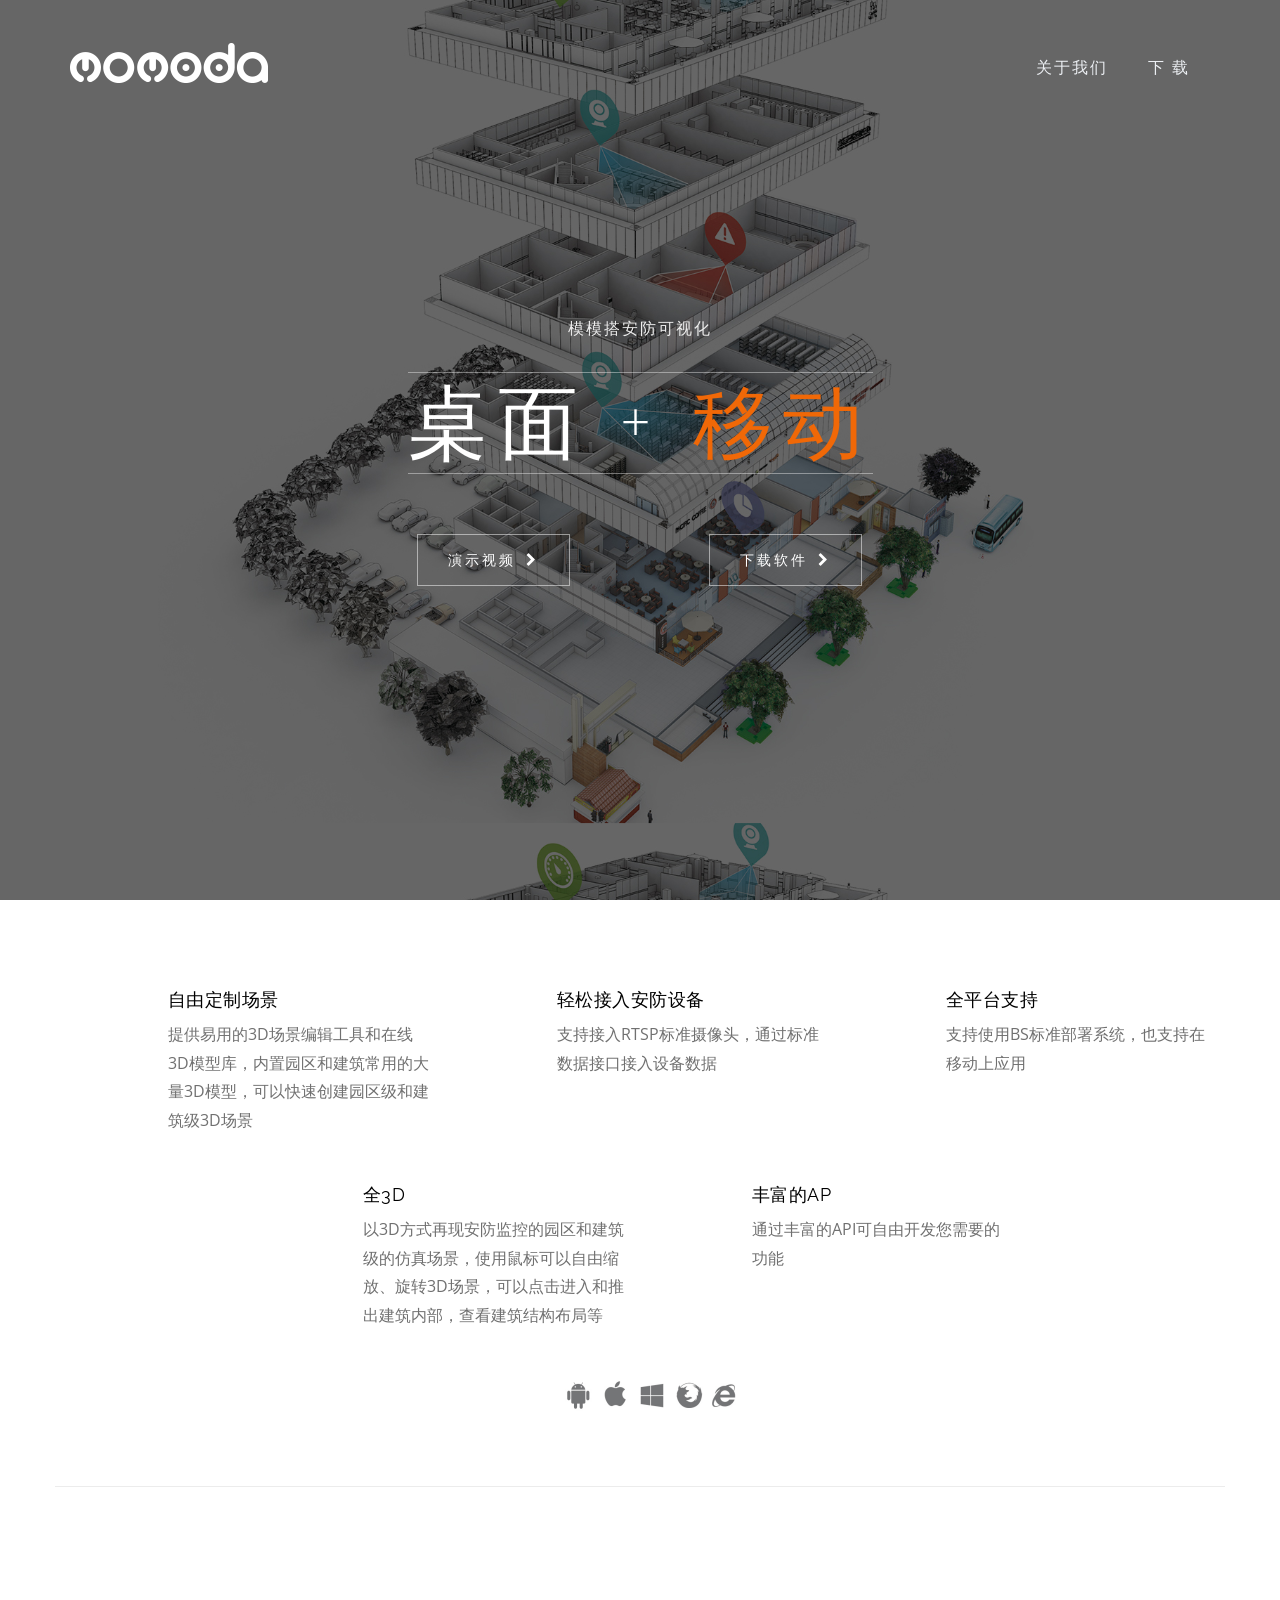
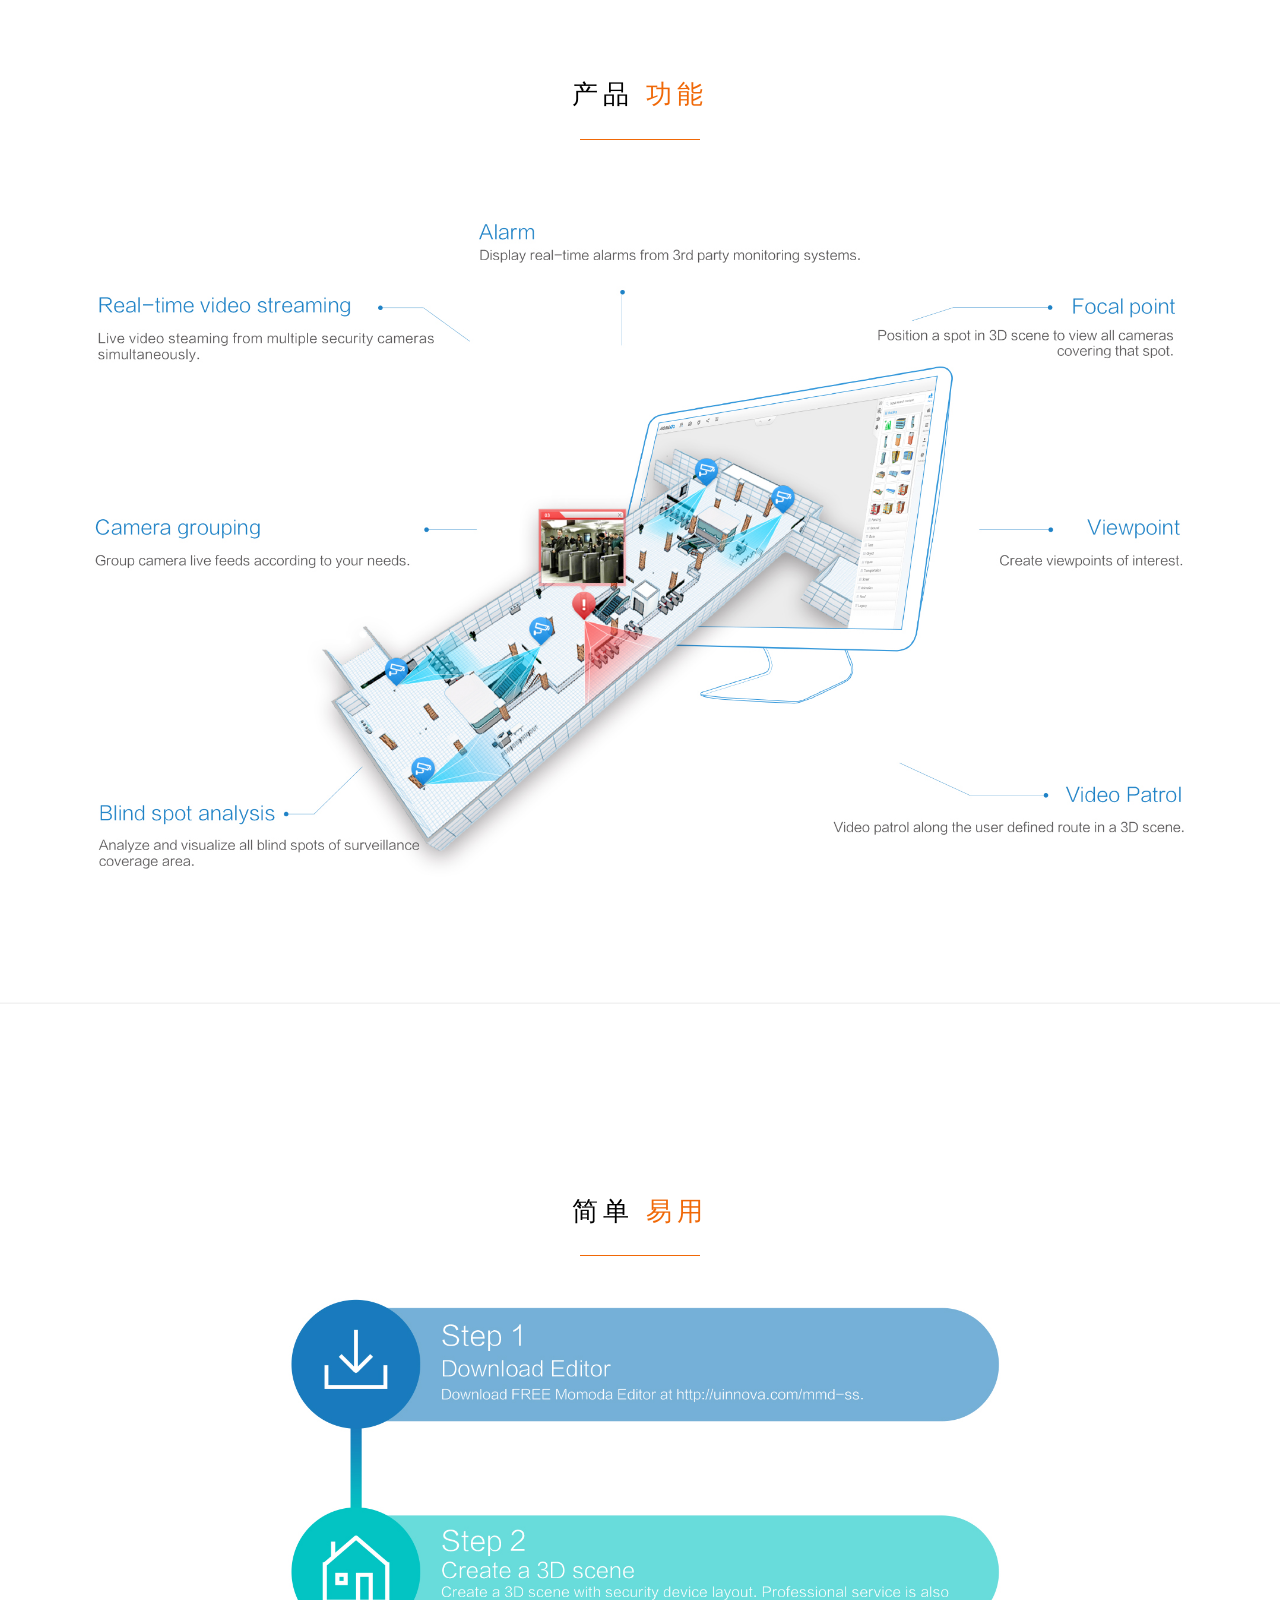
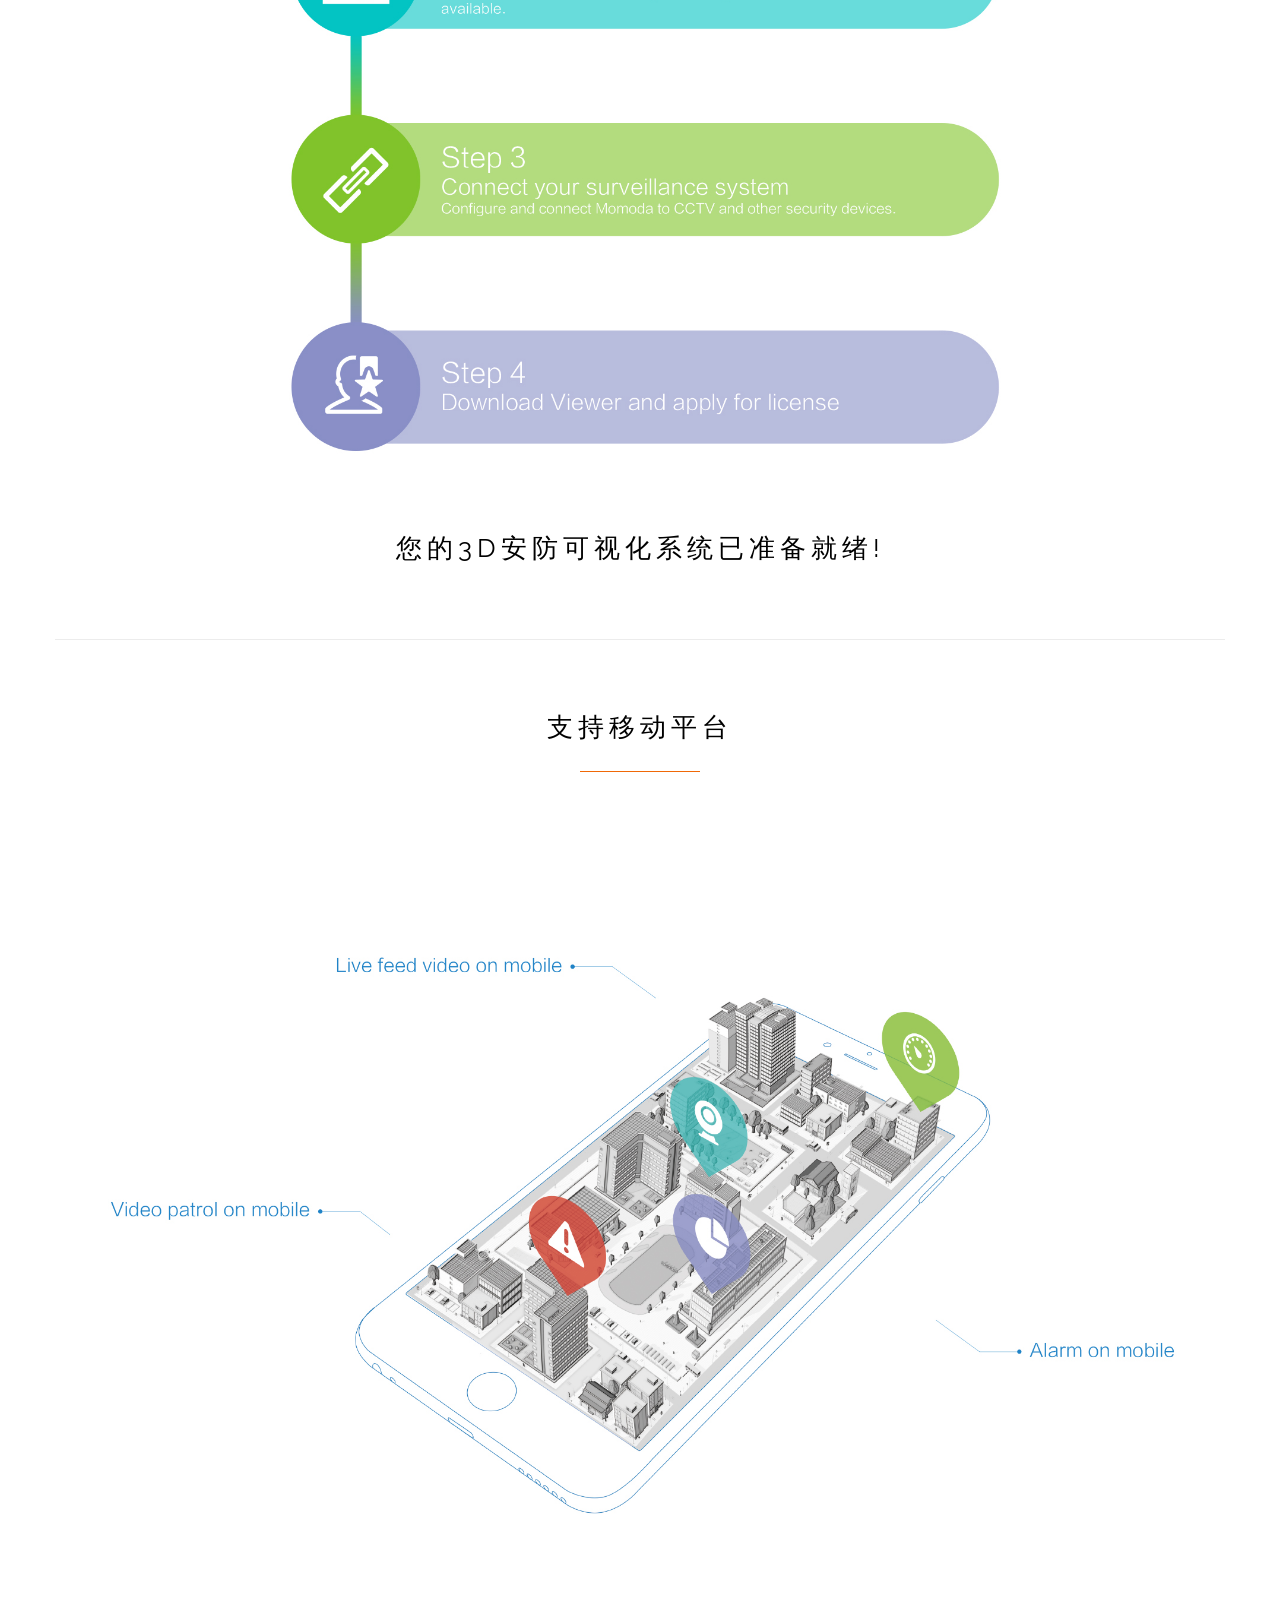
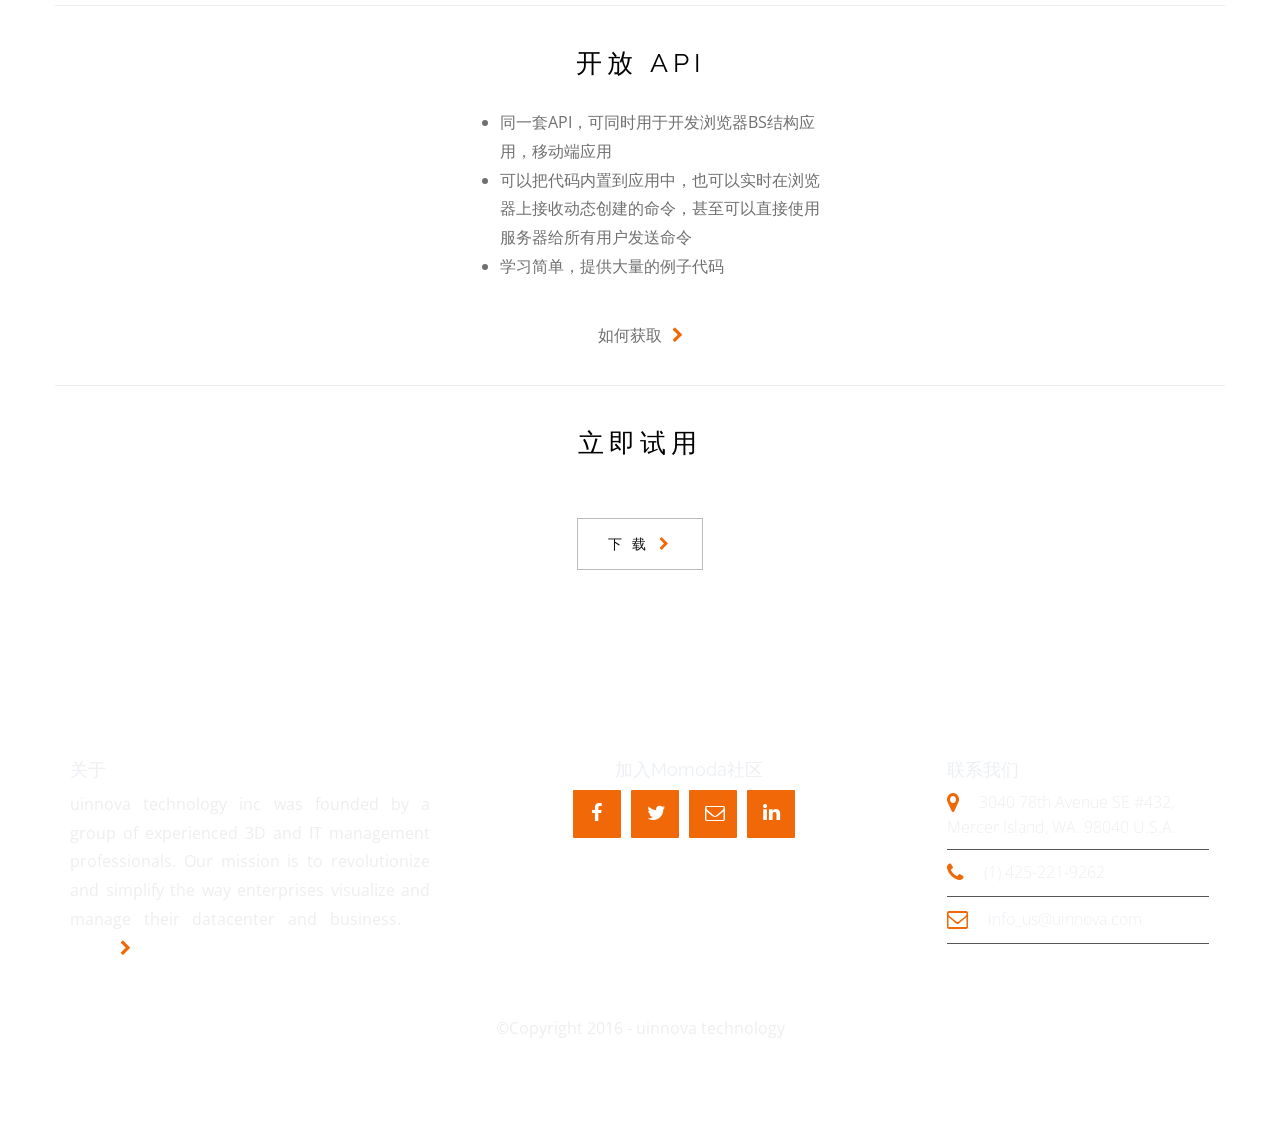
==== commit 8300a004: "update" ====
--- a/HTML/index.html
+++ b/HTML/index.html
@@ -40,13 +40,13 @@
     <!-- This section is for Splash Screen -->
     <div id="jSplash">
         <section class="selected">
-            welcome to 3D Momoda.
+            欢迎采用模模搭
         </section>
         <section>
-            Make it visible.
+            Make IOT visible.
         </section>
         <section>
-            3D Security Surveillance.
+            3D安防可视化
         </section>
     </div>
     <!-- End of Splash Screen -->
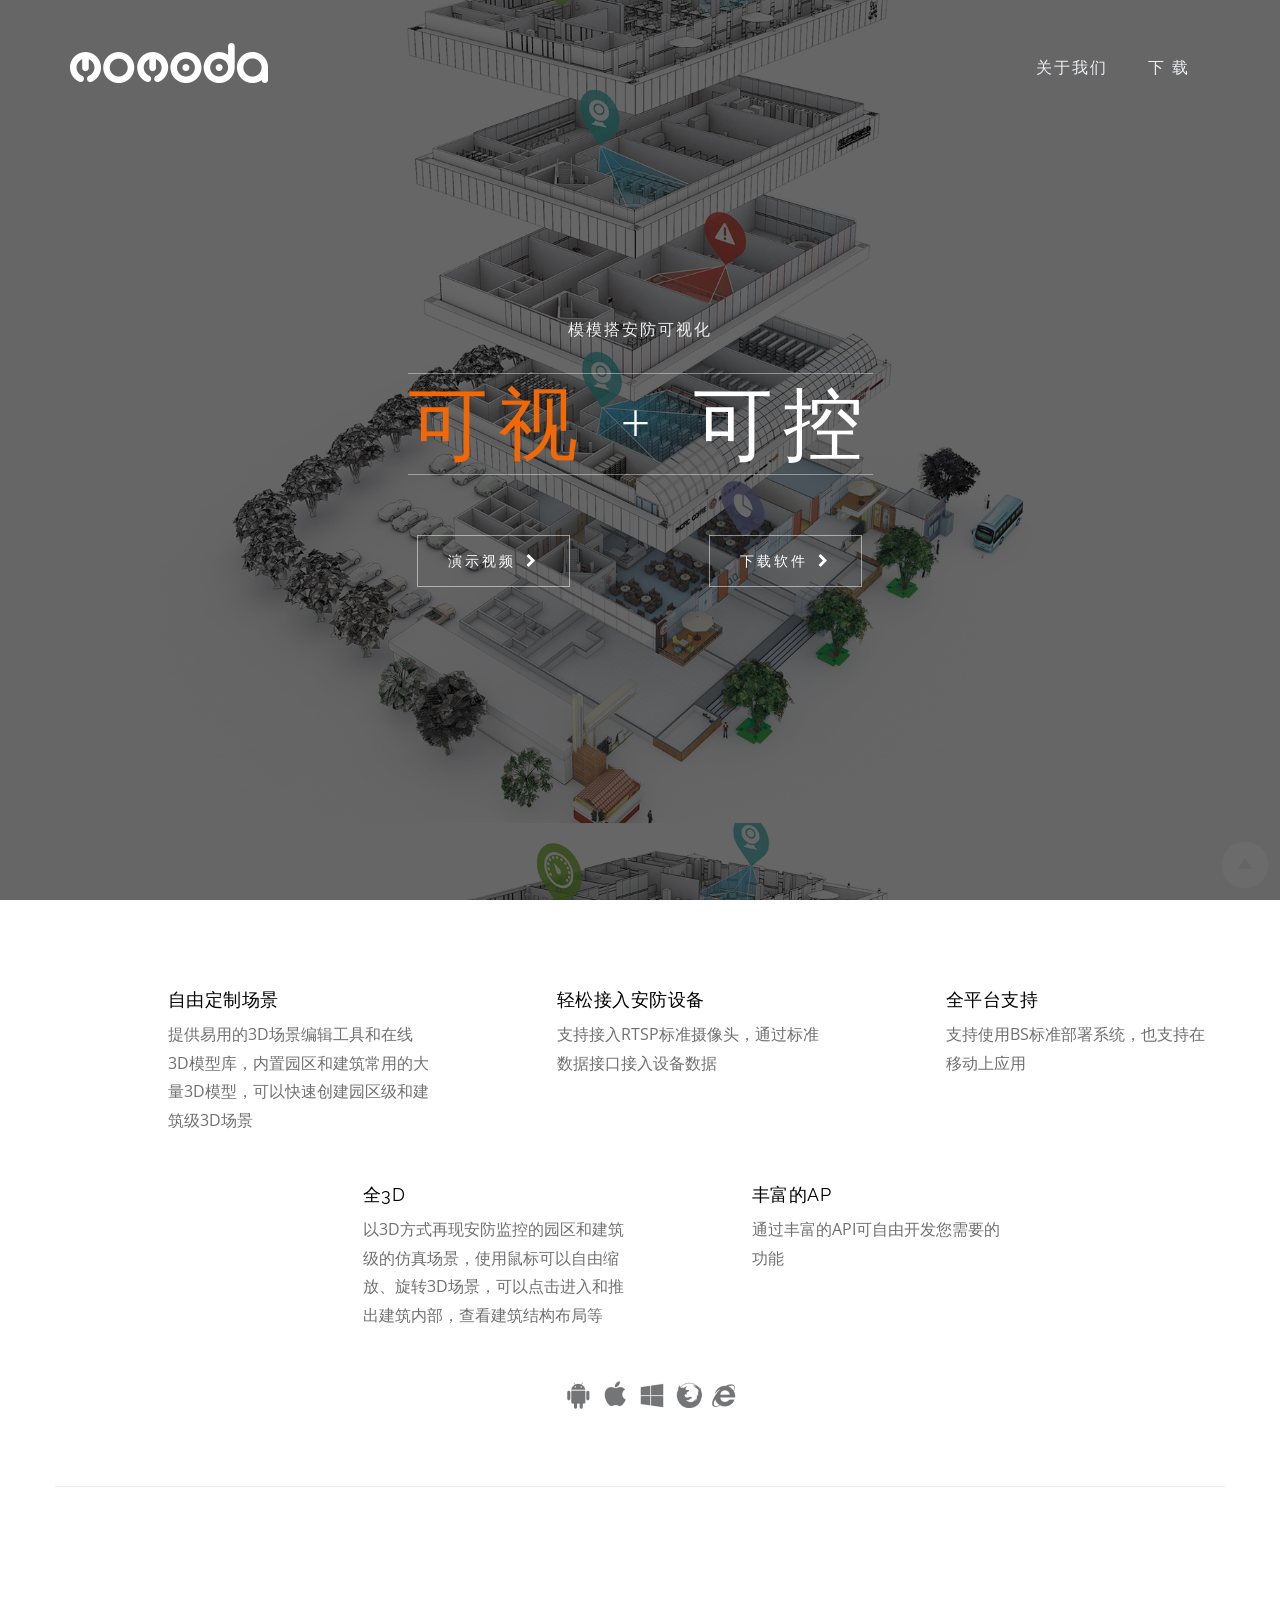
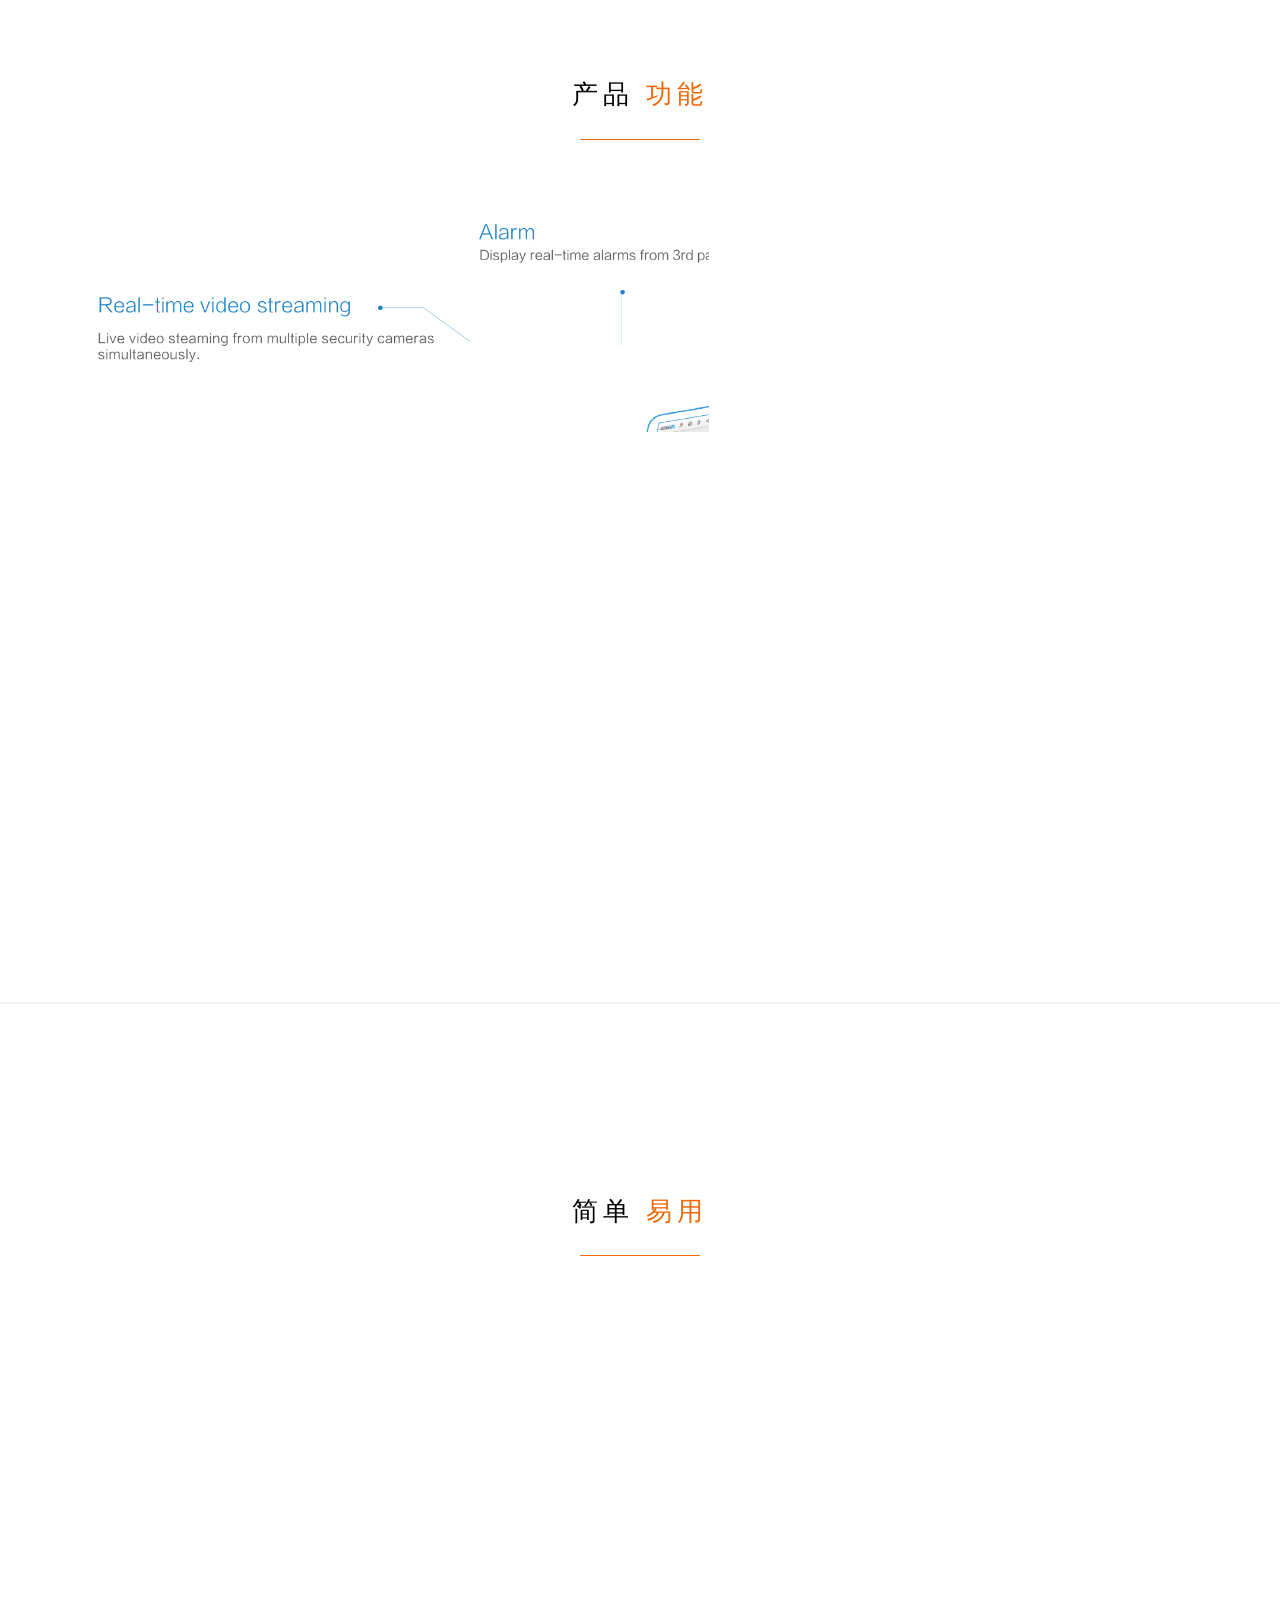
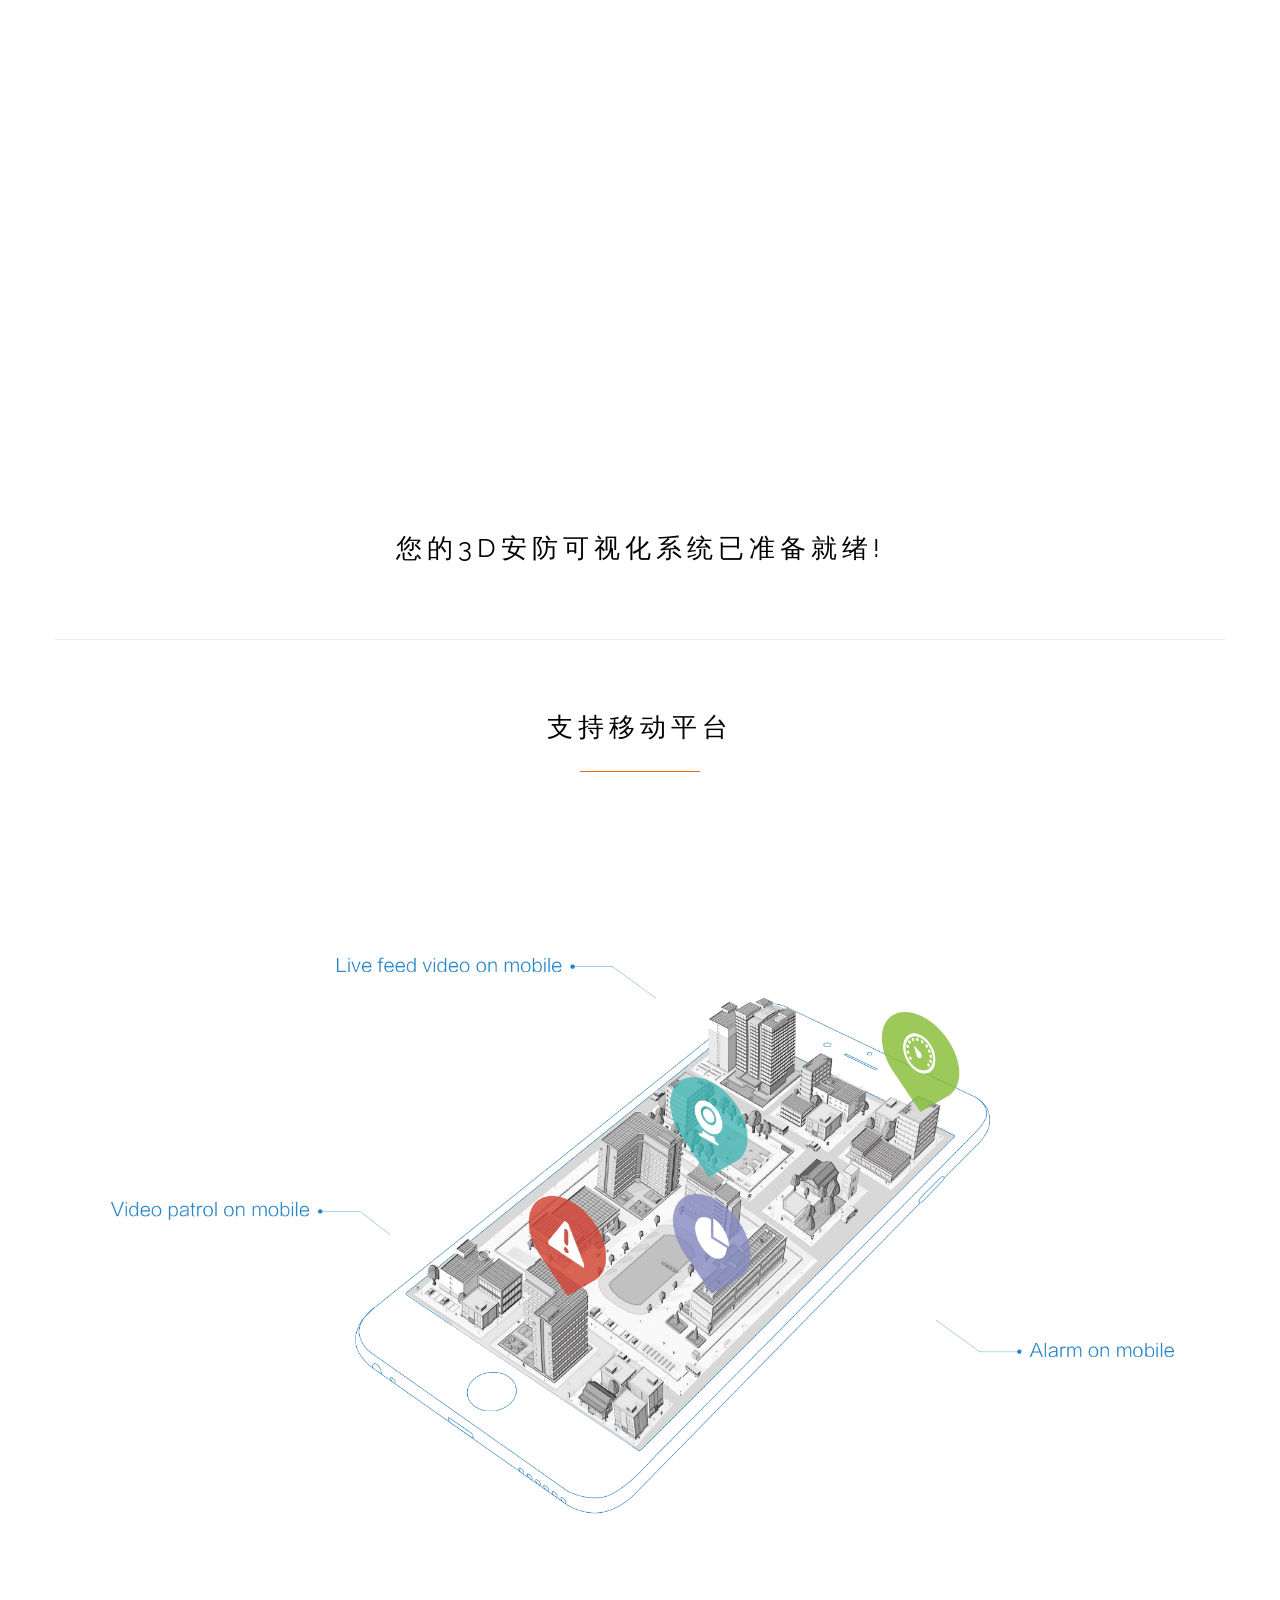
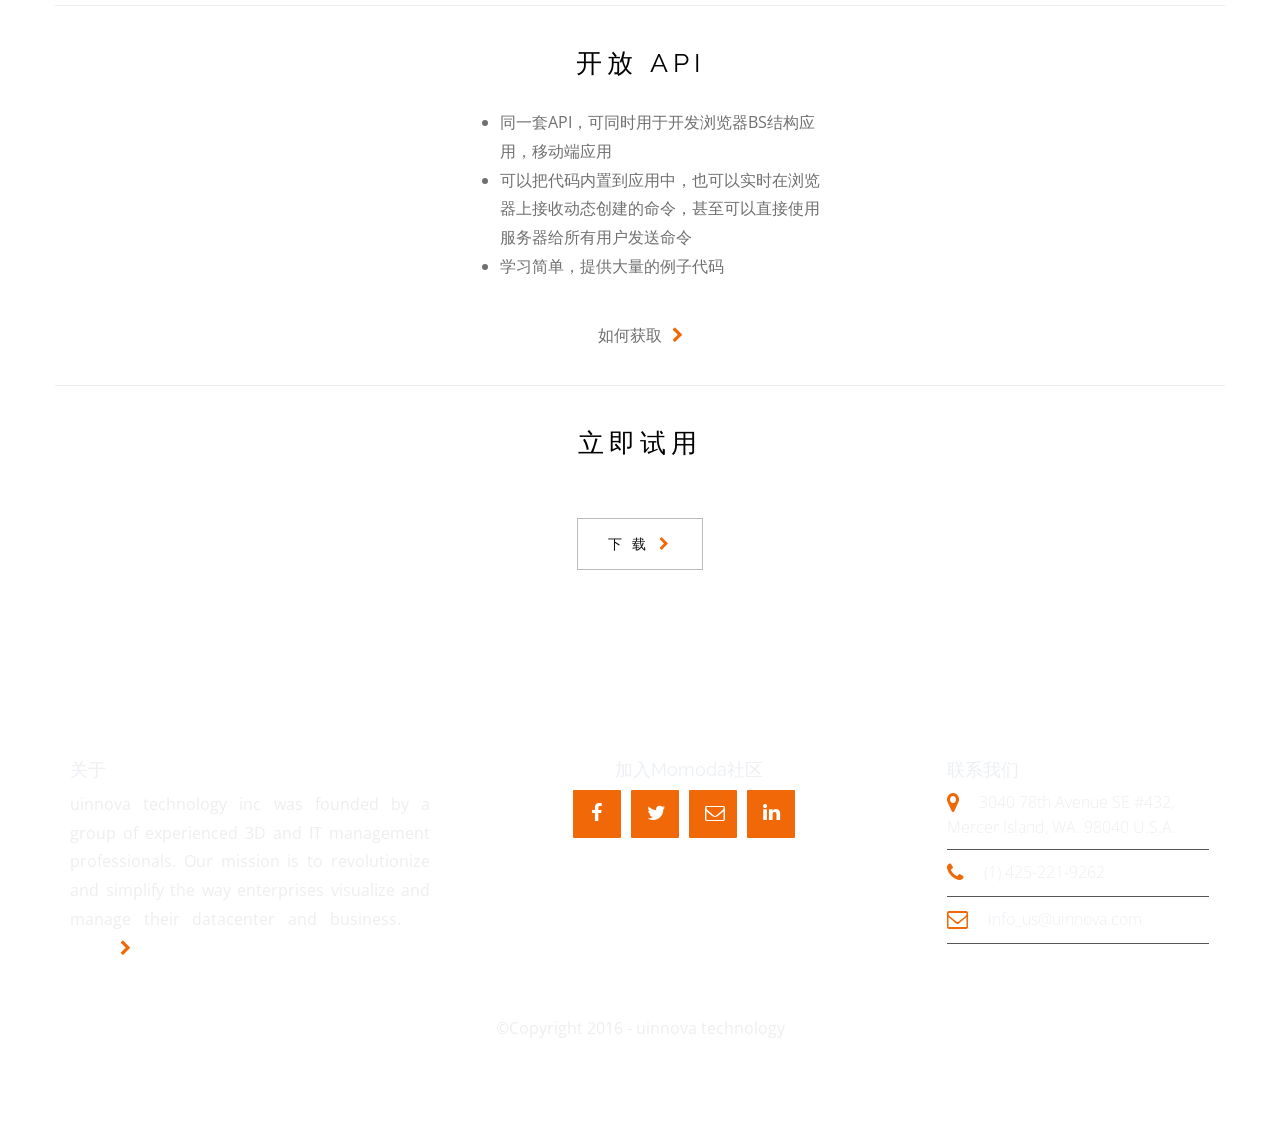
==== commit e67614c0: "update" ====
--- a/HTML/index.html
+++ b/HTML/index.html
@@ -3,10 +3,10 @@
 
 <head>
     <meta charset="utf-8">
-    <title>Momoda- 3D Video Security Surveillance Solution</title>
+    <title>模模搭安防可视化</title>
     <meta name="viewport" content="width=device-width, initial-scale=1.0">
-    <meta name="description" content="3D Video Security Surveillance Solution">
-    <meta name="keywords" content="3D Video Security Surveillance">
+    <meta name="description" content="模模搭安防可视化">
+    <meta name="keywords" content="模模搭 安防 可视化">
     <meta name="author" content="uinnova">
     <!--[if lt IE 9]>
     <script src="js/html5shiv.js"></script>
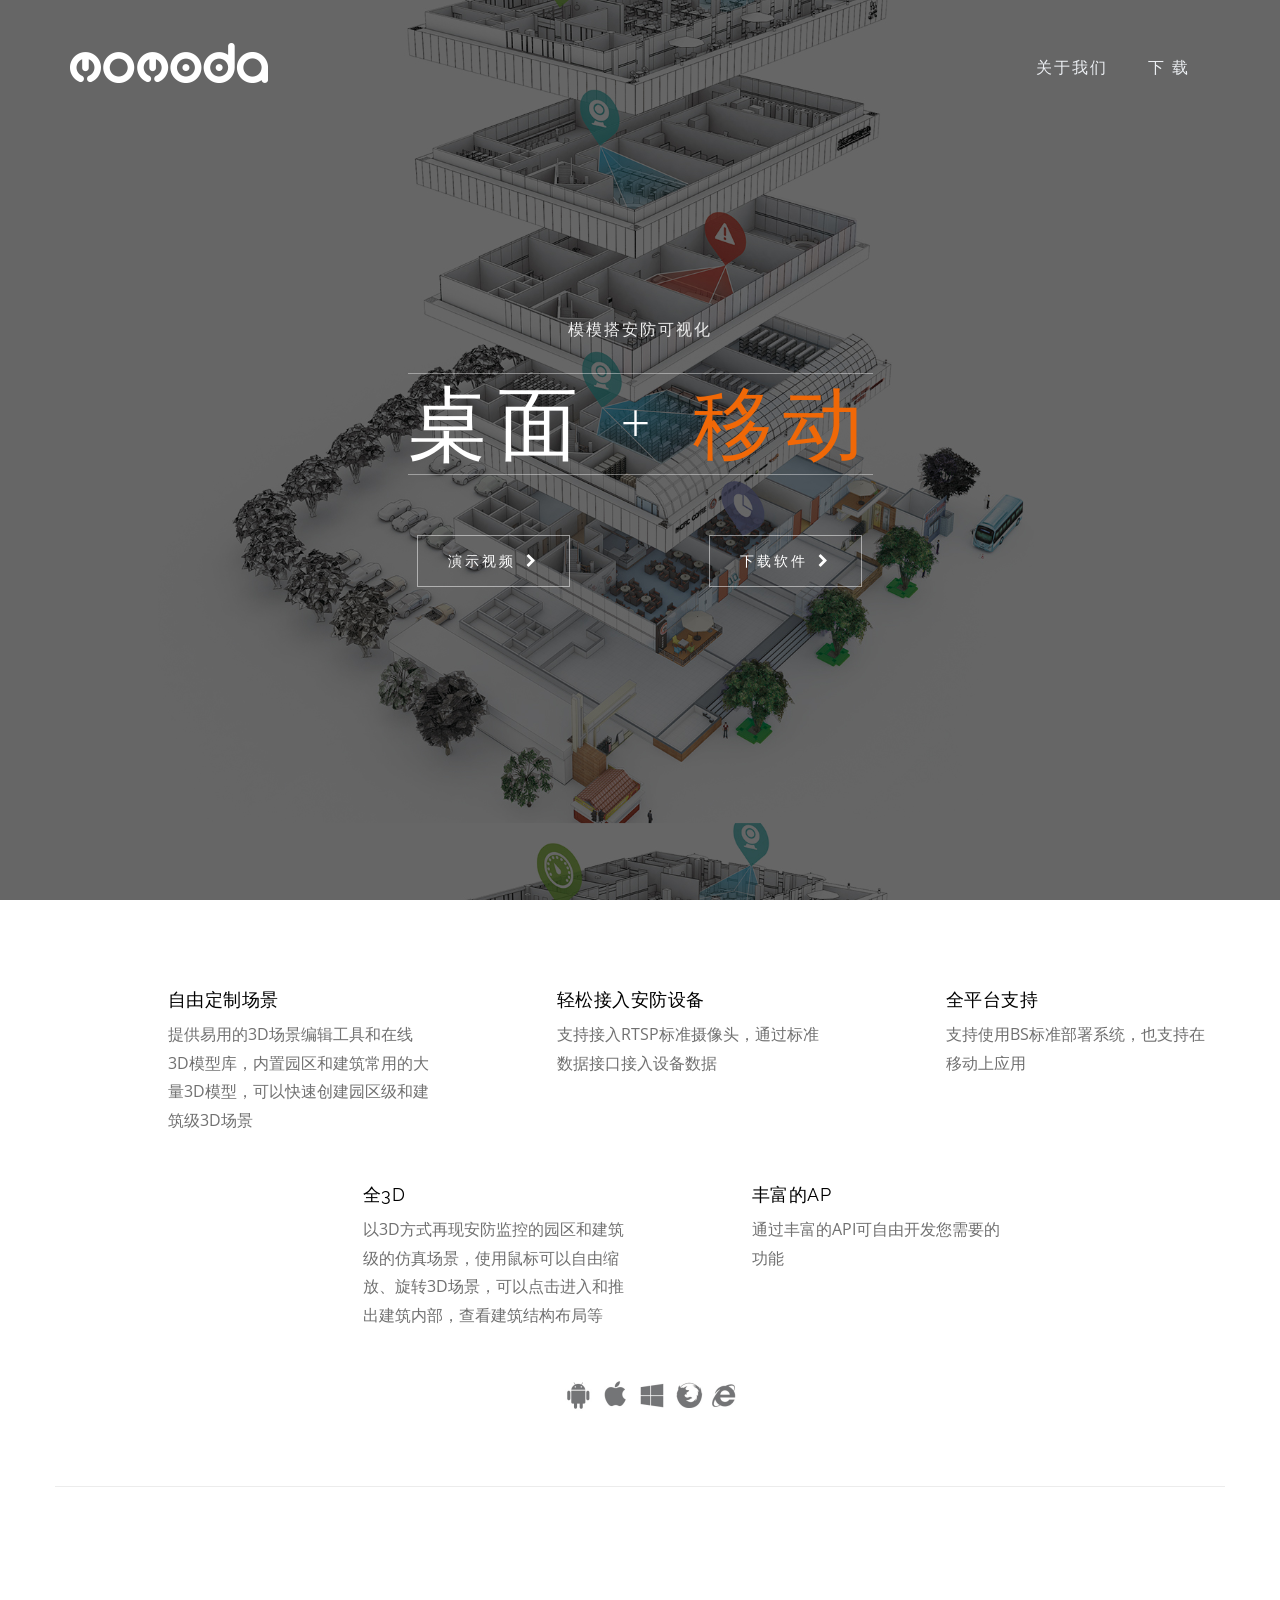
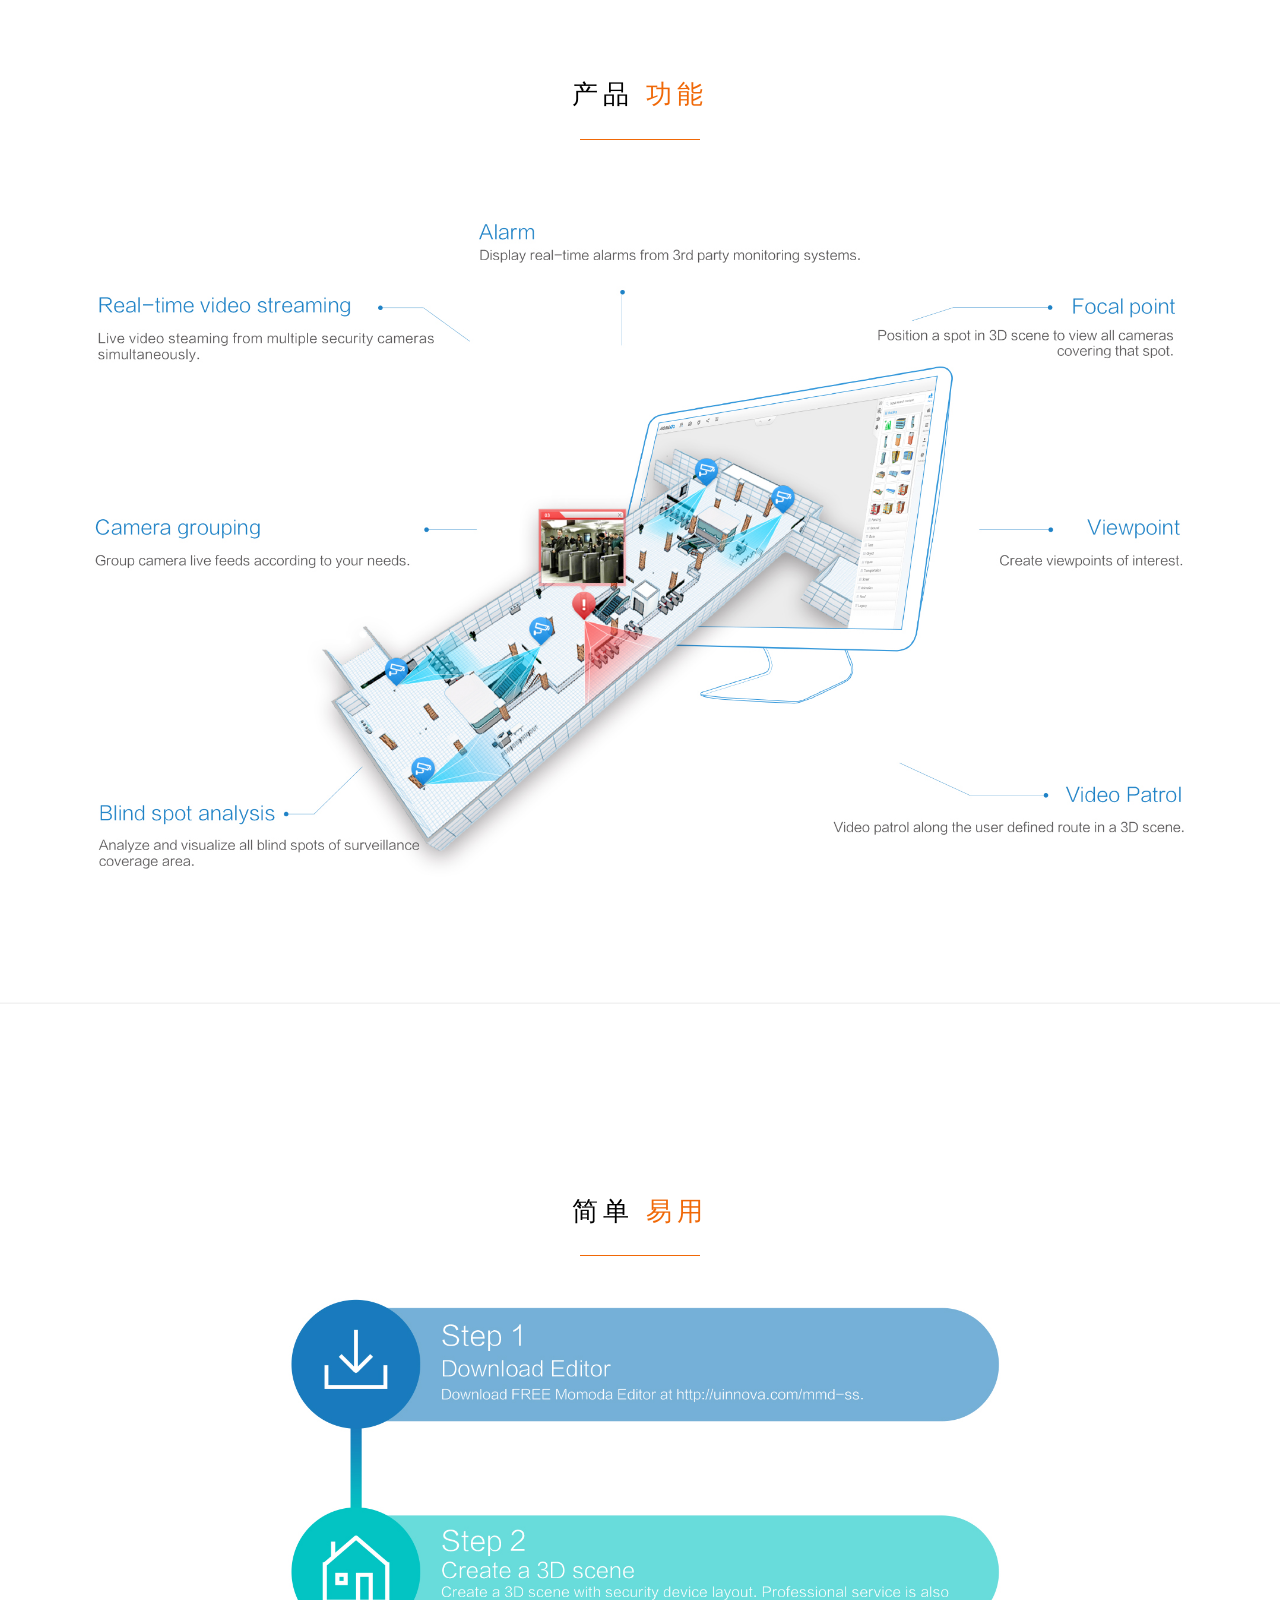
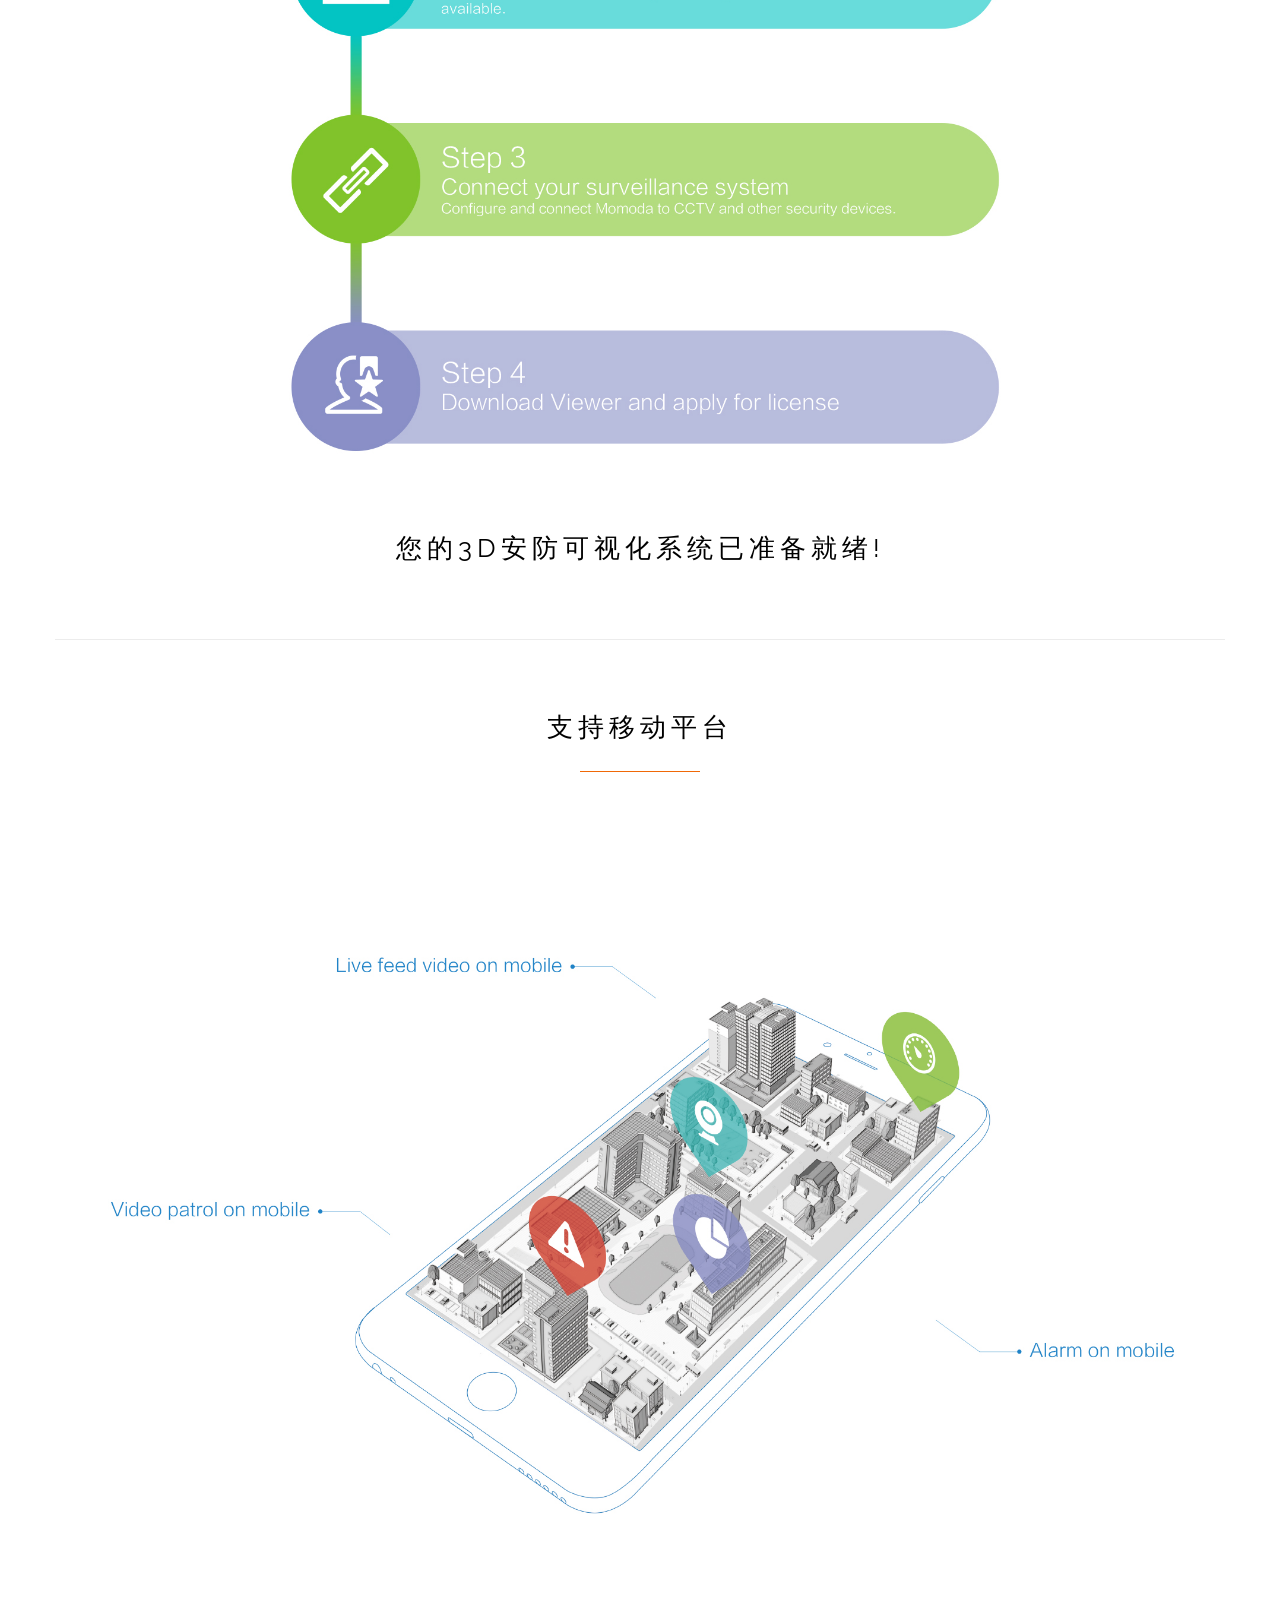
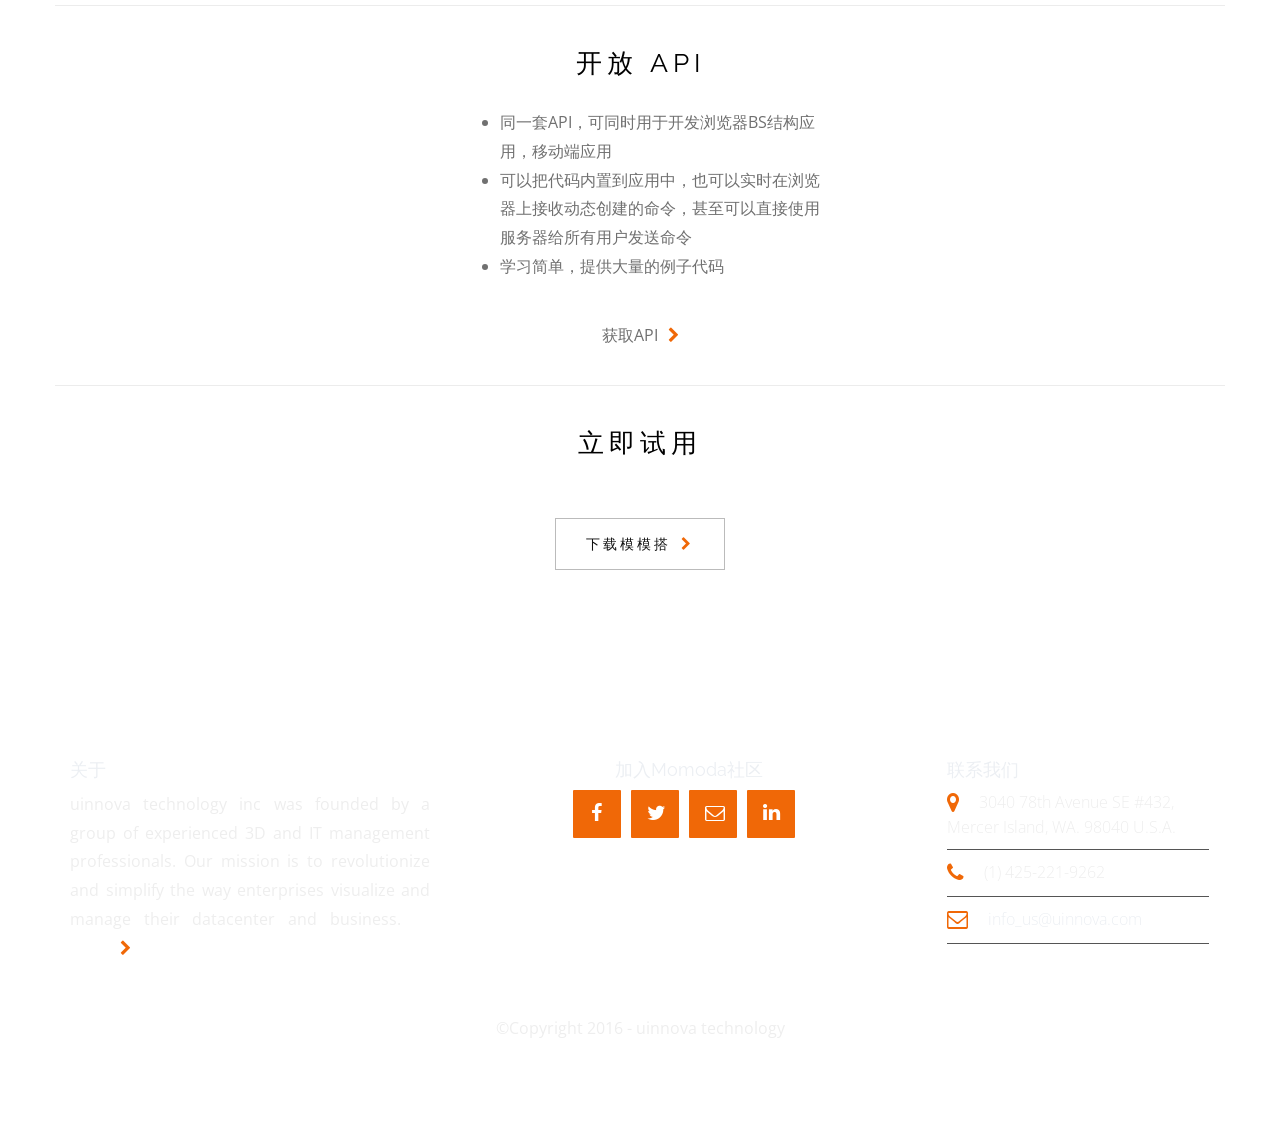
==== commit 30e8c50b: "update" ====
--- a/HTML/index.html
+++ b/HTML/index.html
@@ -269,7 +269,7 @@
                                   <li> 学习简单，提供大量的例子代码</li> 
                                 </ul>
                                 <div class="spacer-single"></div>
-                                 <p class="text-center">如何<a href="mailto:info_us@uinnova.com" class="btn-text">获取</a></p>
+                                 <p class="text-center"><a href="mailto:info_us@uinnova.com" class="btn-text">获取API</a></p>
                             </div>
                         </div>
                         <div>
@@ -284,7 +284,7 @@
                         <div class="spacer-single"></div>
                         <div class="spacer-single"></div>
                         <div id="build-now" class="col-md-4 col-md-offset-4 text-center">
-                                <a href="http://uinnova.com/bits/mmd-v1.2.0.11en.exe" class="btn btn-border btn-big">下 载</a>
+                                <a href="http://uinnova.com/bits/mmd-v1.2.0.11en.exe" class="btn btn-border btn-big">下载模模搭</a>
                         </div>
                         
                     </div>
